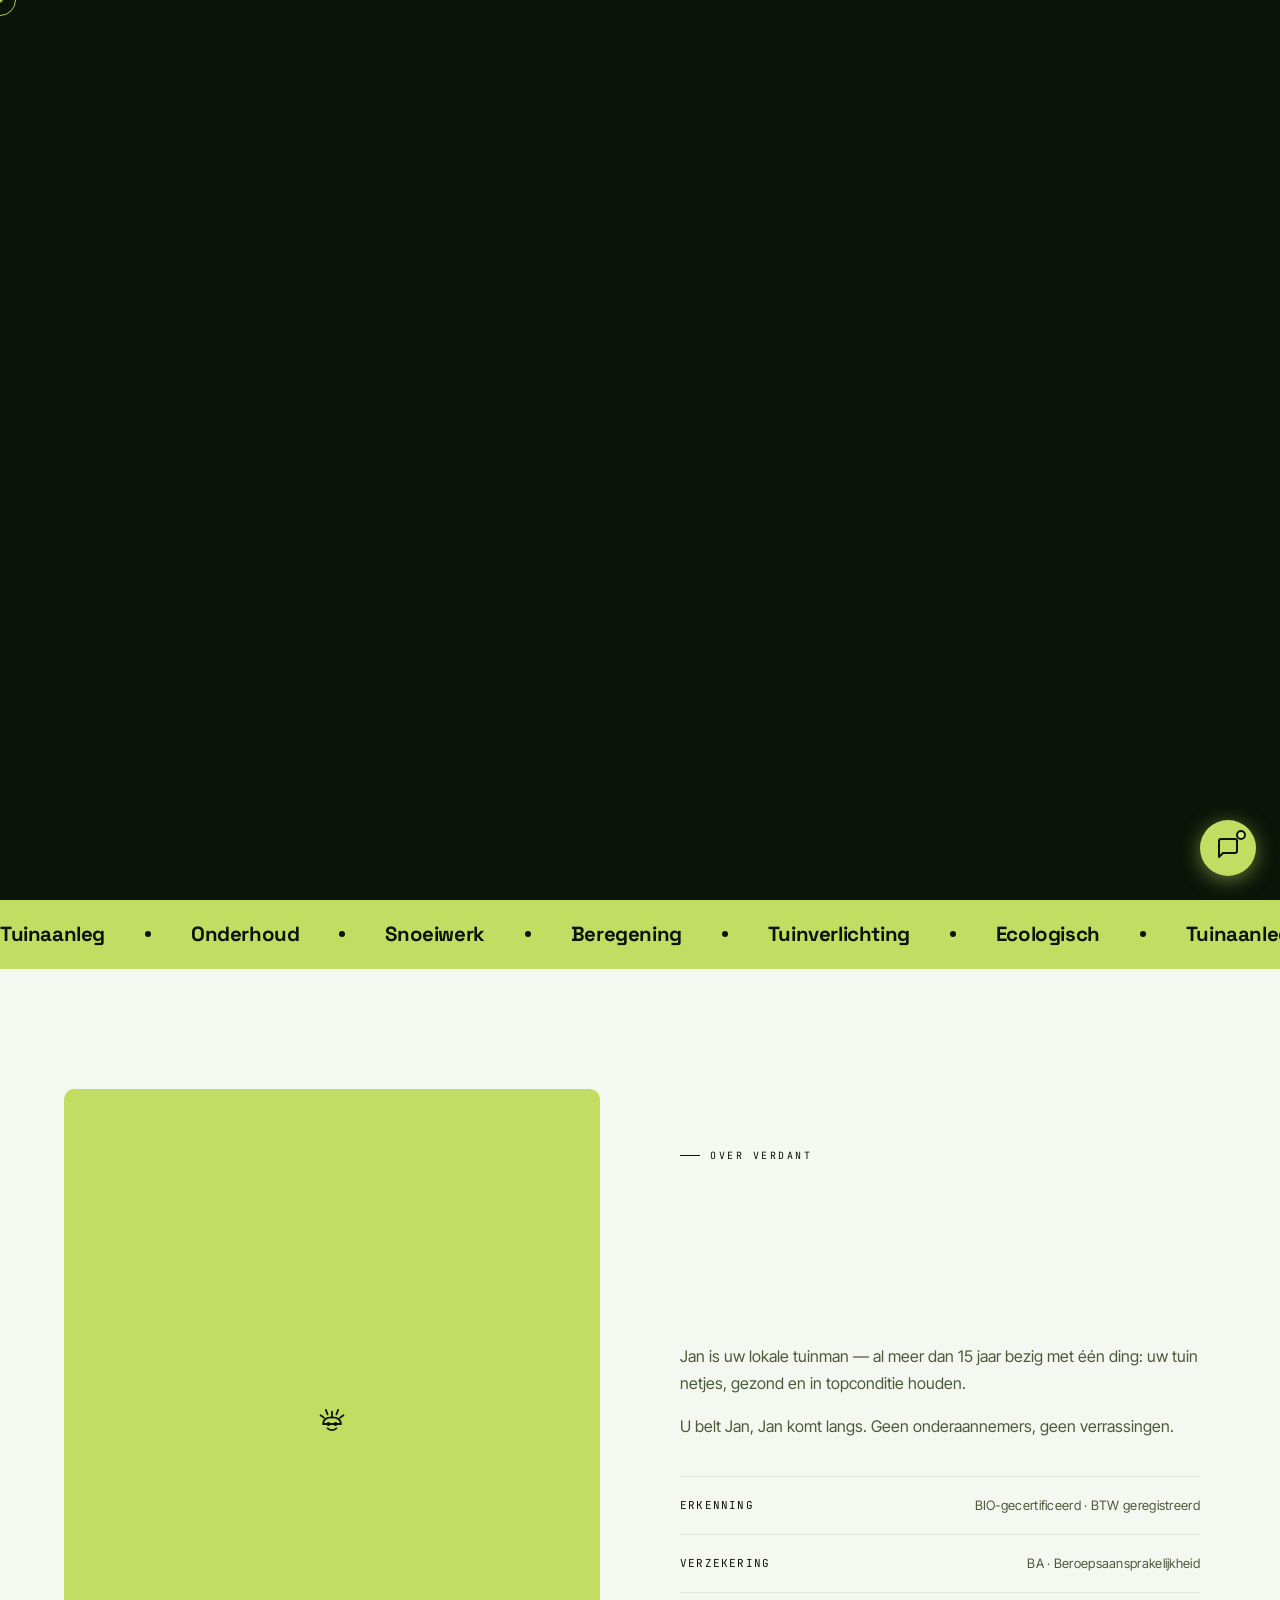
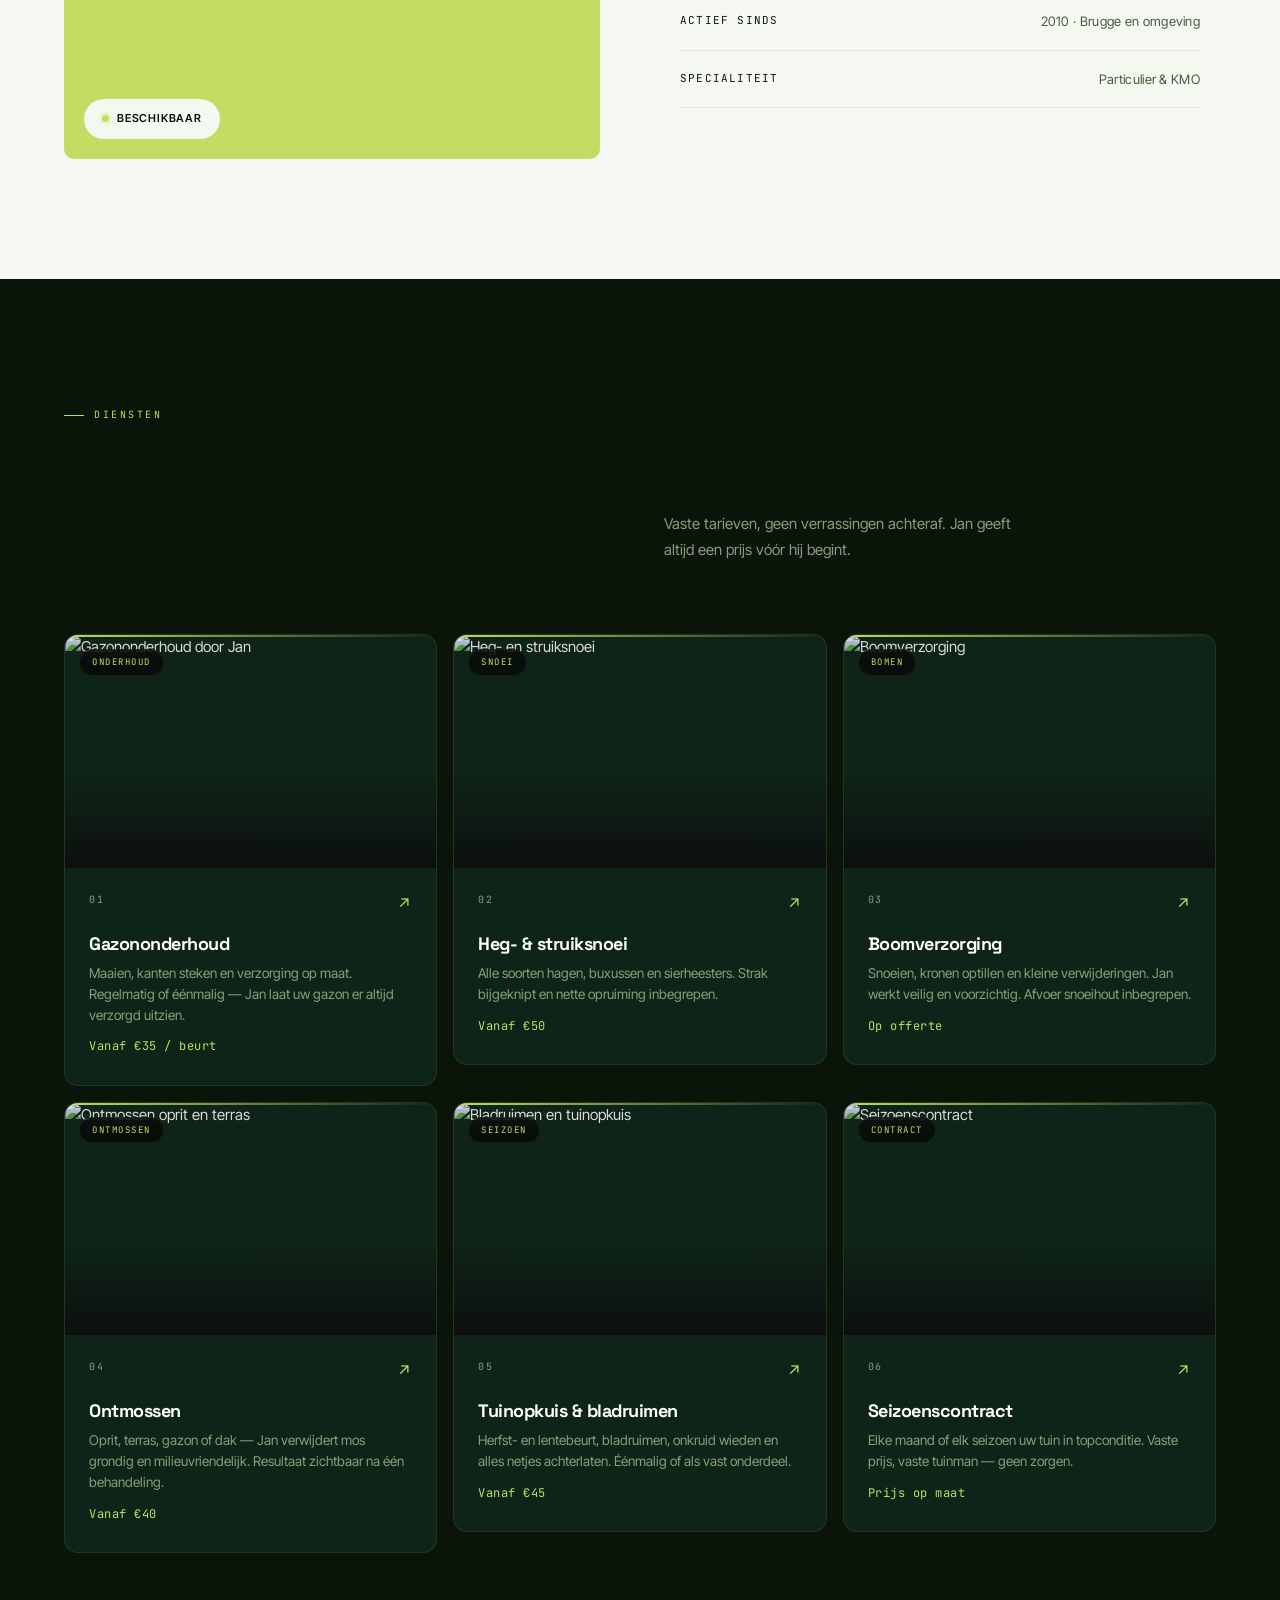
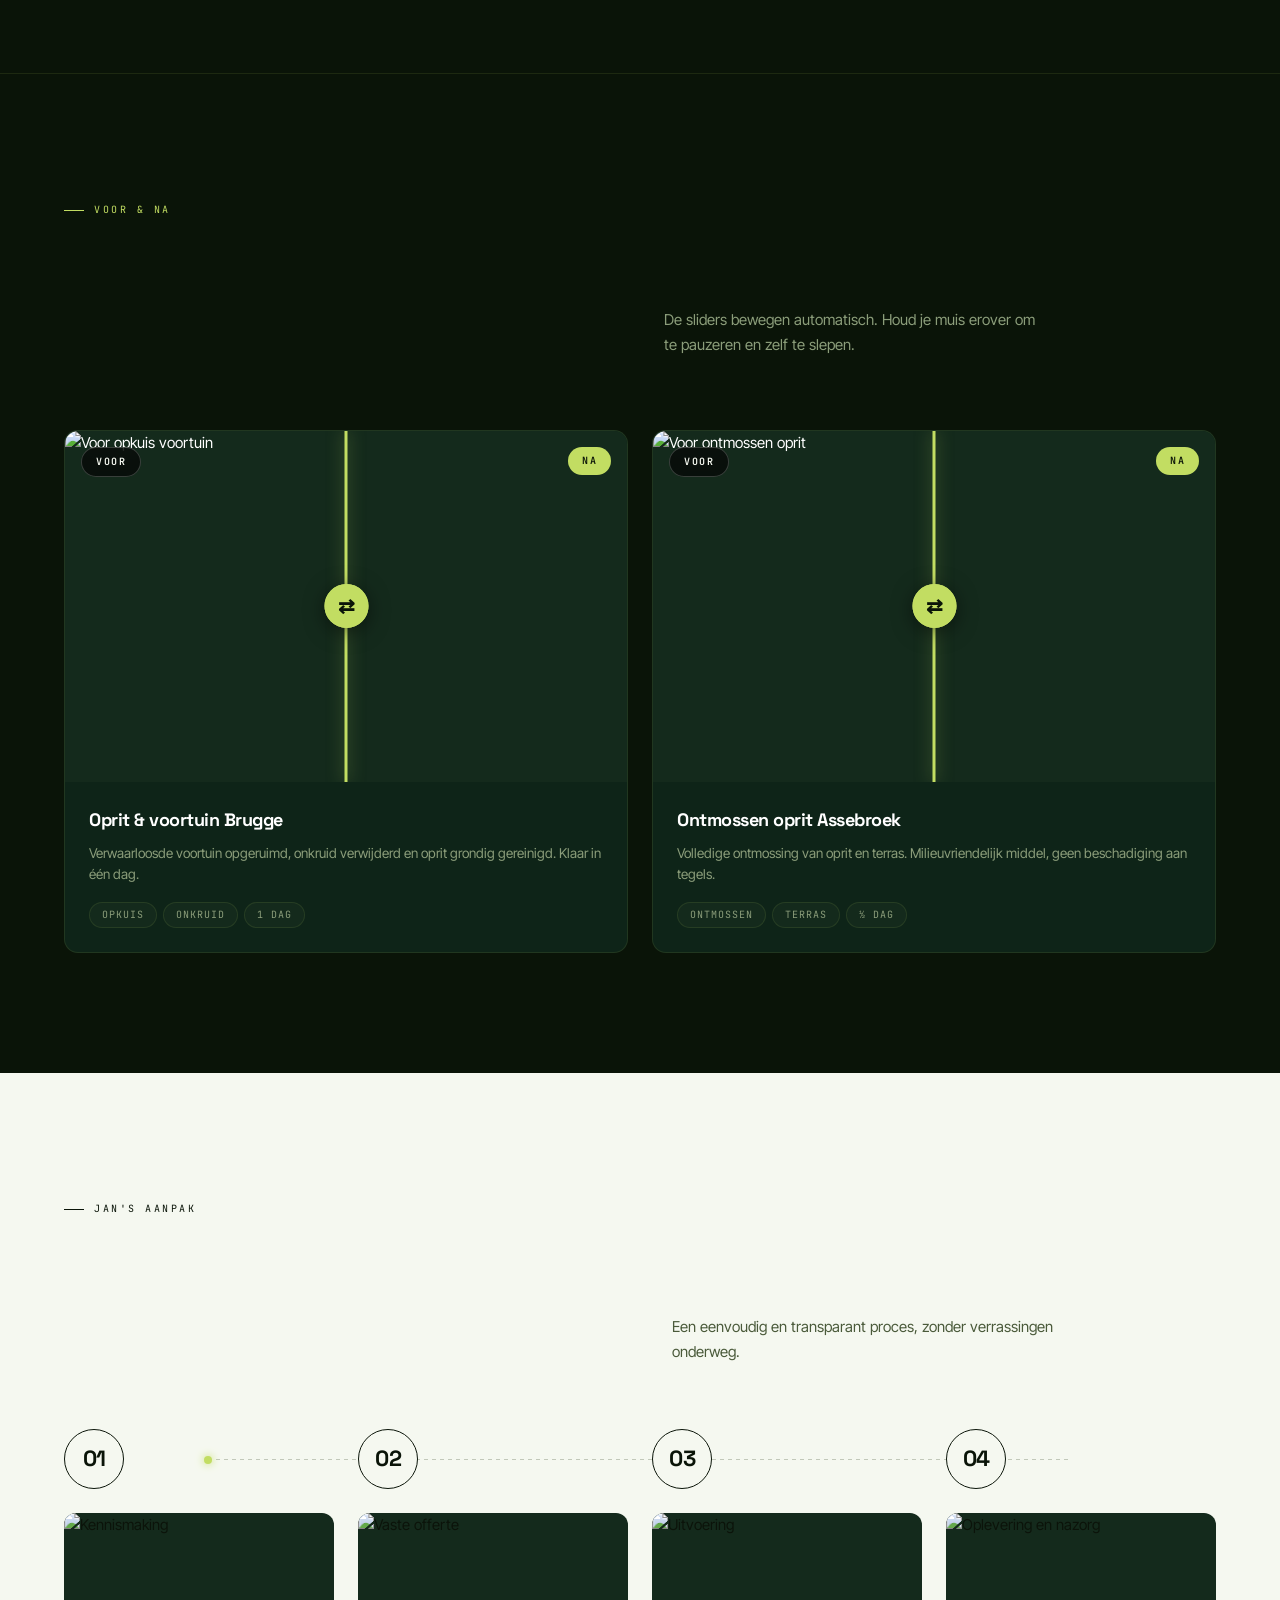
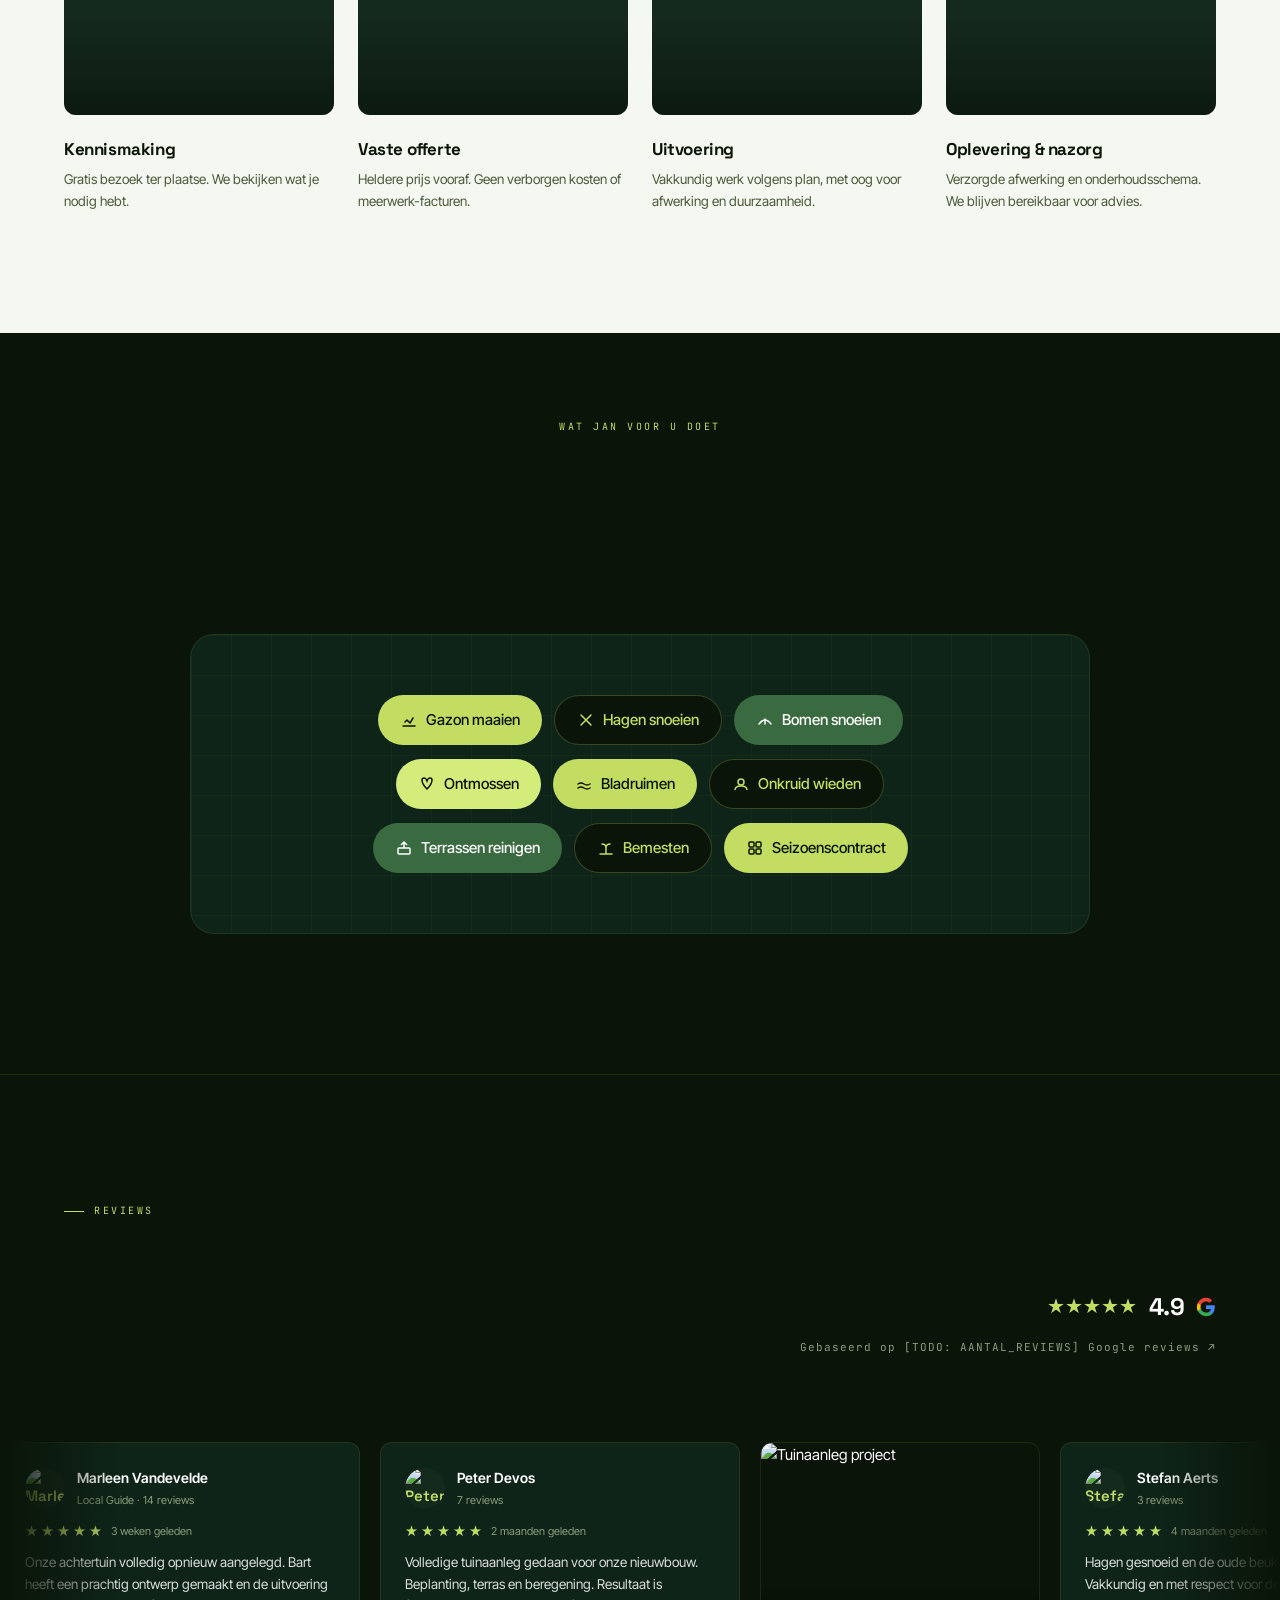
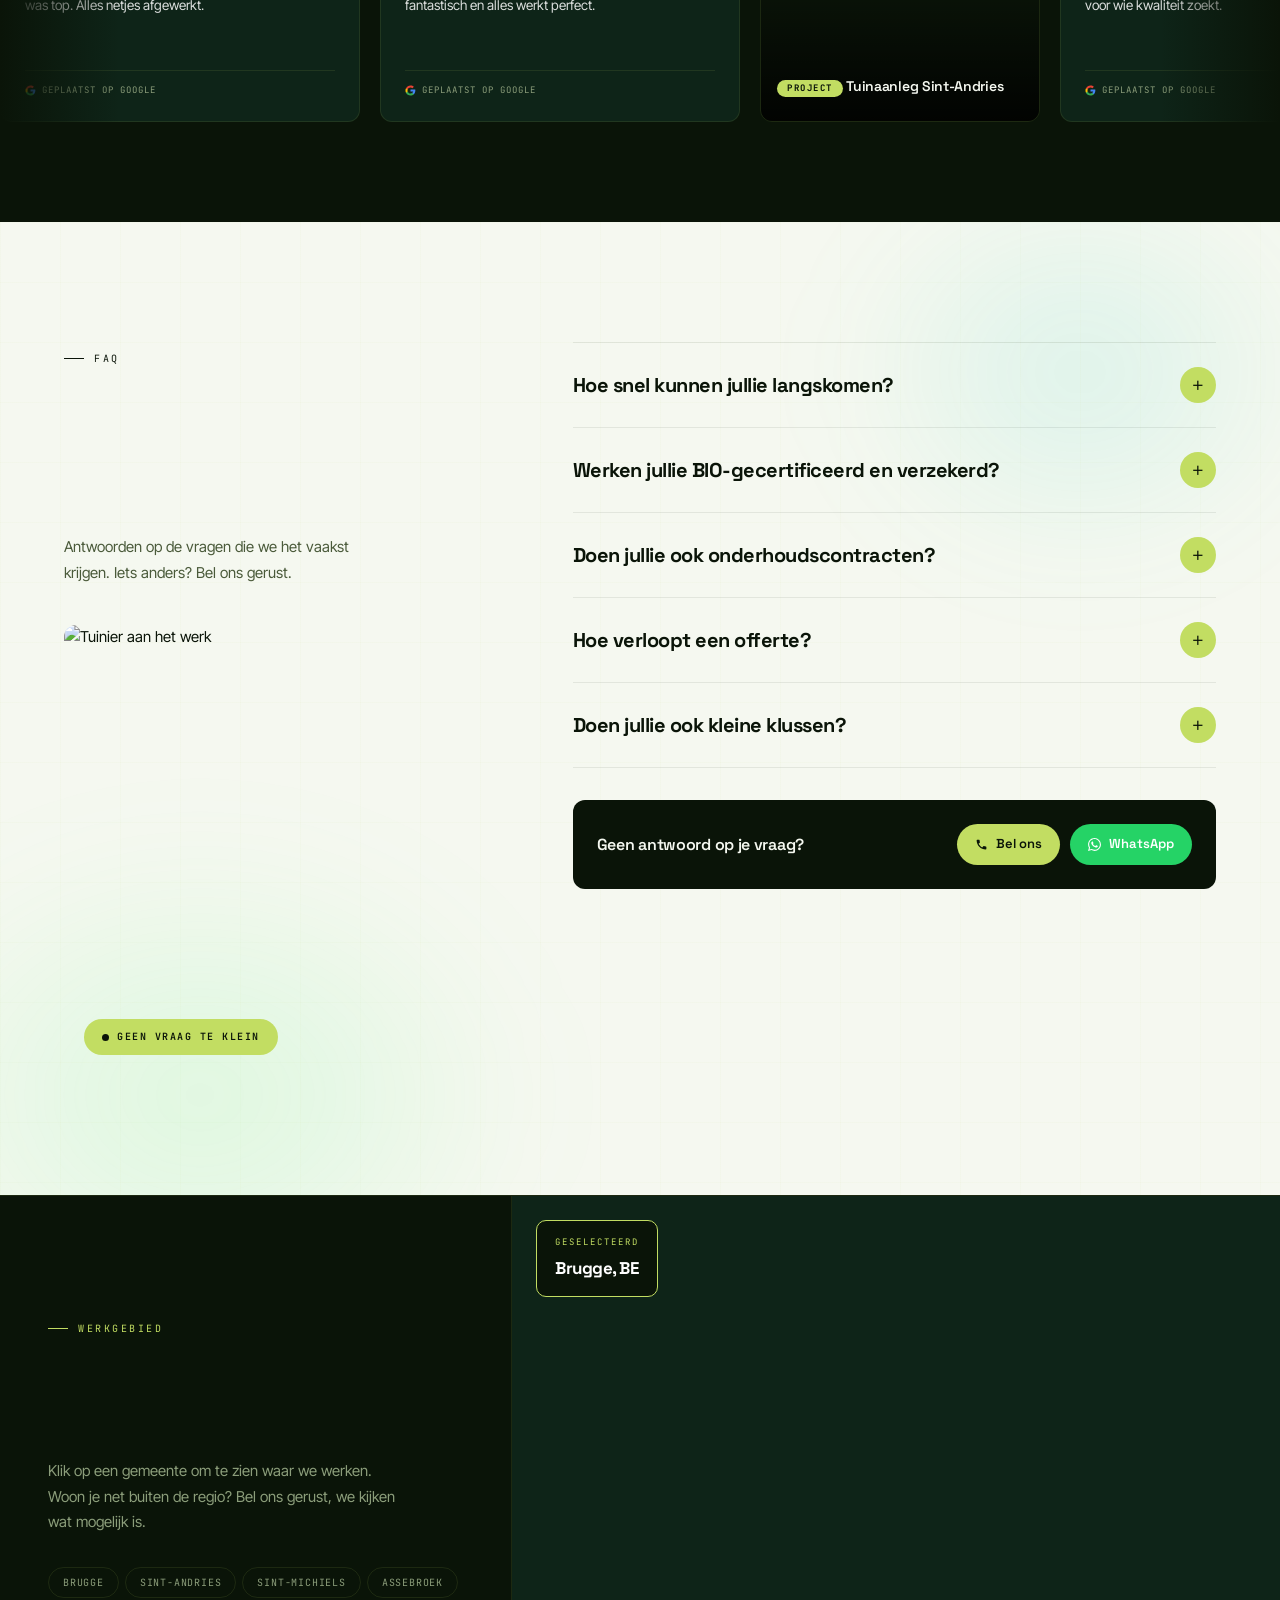
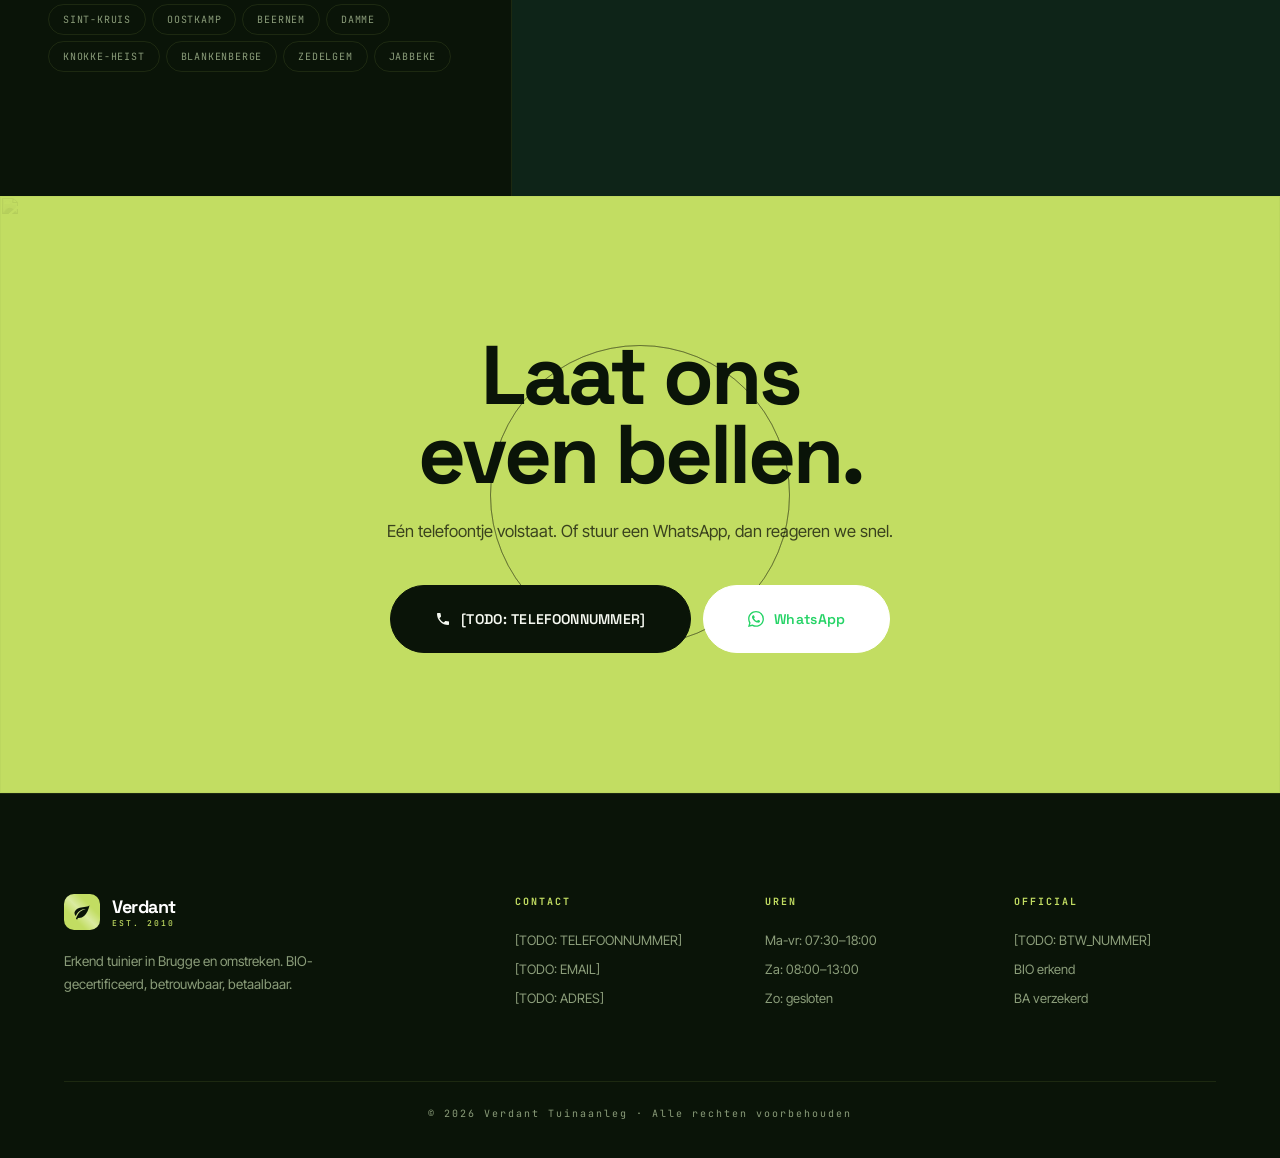
==== verdant-ad.html @ 6723c084 "feat: add cinematic site intro + remove hero-strip from verdant-ad.html HERO STRIP REMOVED - Removed" ====
<!DOCTYPE html>
<html lang="nl">
<head>
<meta charset="UTF-8">
<meta name="viewport" content="width=device-width, initial-scale=1.0">
<meta name="theme-color" content="#000000">

<title>Verdant. Tuinaanleg & onderhoud in Brugge.</title>
<meta name="description" content="Professionele tuinaanleg en onderhoud in Brugge en West-Vlaanderen. Duurzaam, vakkundig, ecologisch. Bel direct.">

<link rel="preconnect" href="https://fonts.googleapis.com">
<link rel="preconnect" href="https://fonts.gstatic.com" crossorigin>
<link href="https://fonts.googleapis.com/css2?family=Space+Grotesk:wght@400;500;600;700&family=Inter+Tight:wght@400;500;600&family=JetBrains+Mono:wght@400;500&display=swap" rel="stylesheet">

<link rel="stylesheet" href="https://unpkg.com/leaflet@1.9.4/dist/leaflet.css" />
<script src="https://unpkg.com/leaflet@1.9.4/dist/leaflet.js"></script>

<script src="https://cdnjs.cloudflare.com/ajax/libs/gsap/3.12.5/gsap.min.js"></script>
<script src="https://cdnjs.cloudflare.com/ajax/libs/gsap/3.12.5/ScrollTrigger.min.js"></script>

<style>
  :root {
    --bg: #0a1408;
    --bg-2: #0e2418;
    --bg-3: #142a1c;
    --white: #F5F8F0;
    --text: #FFFFFF;
    --text-dim: #8b9d7a;
    --text-dark: #0a1408;
    --text-dark-dim: #4a5a3a;
    --lime: #C2DD62;
    --lime-bright: #d4ed7a;
    --lime-glow: rgba(194, 221, 98, 0.5);
    --lime-soft: rgba(194, 221, 98, 0.08);
    --forest: #1a3a25;
    --forest-deep: #274029;
    --moss: #3a6a3f;
    --border: rgba(194, 221, 98, 0.1);
    --border-strong: rgba(194, 221, 98, 0.25);
    --border-light: rgba(10, 20, 8, 0.08);
  }

  * { margin: 0; padding: 0; box-sizing: border-box; }
  html { scroll-behavior: smooth; cursor: none; overflow-x: hidden; }
  @media (max-width: 1024px) { html { cursor: auto; } }

  body {
    font-family: 'Inter Tight', -apple-system, sans-serif;
    background: var(--bg);
    color: var(--text);
    line-height: 1.6;
    overflow-x: hidden;
    width: 100%;
    font-weight: 400;
    font-size: 15px;
  }
  img { display: block; max-width: 100%; height: auto; }

  /* ============================================
     ACCESSIBILITY - FOCUS STATES (WCAG 2.1 AA)
  ============================================ */
  /* Reset default outline */
  :focus { outline: none; }

  /* Visible focus ring for keyboard users only */
  :focus-visible {
    outline: 2px solid var(--lime);
    outline-offset: 3px;
    border-radius: 4px;
  }
  /* Buttons get a thicker, more obvious ring */
  .btn:focus-visible,
  .nav-cta:focus-visible,
  .mobile-call-bar a:focus-visible {
    outline: 3px solid var(--lime);
    outline-offset: 4px;
    box-shadow: 0 0 0 6px rgba(194, 221, 98, 0.2);
  }
  /* On lime backgrounds use dark focus ring */
  .final-cta :focus-visible,
  .marquee :focus-visible {
    outline-color: var(--text-dark);
    box-shadow: 0 0 0 6px rgba(0, 0, 0, 0.15);
  }
  /* FAQ details - clear focus state */
  .faq-item summary:focus-visible {
    outline: 2px solid var(--text-dark);
    outline-offset: 4px;
    border-radius: 4px;
  }
  /* Area chips */
  .area-chip:focus-visible {
    outline: 2px solid var(--lime);
    outline-offset: 3px;
  }
  /* Skip link */
  .skip-link {
    position: absolute;
    top: -100px;
    left: 16px;
    background: var(--lime);
    color: var(--bg);
    padding: 12px 20px;
    text-decoration: none;
    font-weight: 600;
    font-size: 14px;
    border-radius: 6px;
    z-index: 9999;
    transition: top 0.2s;
  }
  .skip-link:focus {
    top: 16px;
  }

  /* CURSOR */
  .cursor-dot, .cursor-blob { position: fixed; top: 0; left: 0; pointer-events: none; z-index: 9999; border-radius: 50%; will-change: transform; }
  .cursor-dot { width: 5px; height: 5px; background: var(--lime); transform: translate(-50%, -50%); mix-blend-mode: difference; }
  .cursor-blob { width: 32px; height: 32px; border: 1px solid var(--lime); transform: translate(-50%, -50%); transition: width 0.3s, height 0.3s, background 0.3s, border-color 0.3s; mix-blend-mode: difference; }
  .cursor-blob.hover { width: 64px; height: 64px; background: var(--lime); border-color: transparent; }
  @media (max-width: 1024px) { .cursor-dot, .cursor-blob { display: none; } }

  /* MOBILE CALL - dubbele actiebalk (bel + whatsapp) */
  .mobile-call-bar {
    display: none;
    position: fixed;
    bottom: 0; left: 0; right: 0;
    z-index: 100;
    background: var(--bg);
    border-top: 1px solid var(--border);
  }
  .mobile-call-bar a {
    flex: 1;
    padding: 16px 12px;
    text-align: center;
    text-decoration: none;
    font-weight: 600;
    font-size: 14px;
    font-family: 'Space Grotesk', sans-serif;
    display: flex;
    align-items: center;
    justify-content: center;
    gap: 8px;
  }
  .mobile-call-bar .mc-tel {
    background: var(--lime);
    color: var(--bg);
  }
  .mobile-call-bar .mc-wa {
    background: #25D366;
    color: #fff;
  }
  .mobile-call-bar a svg {
    flex-shrink: 0;
  }

  /* NAV */
  .nav { position: fixed; top: 0; left: 0; right: 0; padding: 22px 36px; display: flex; justify-content: space-between; align-items: center; z-index: 50; background: transparent; transition: all 0.4s; }
  .nav.scrolled { background: rgba(5,5,5,0.92); backdrop-filter: blur(20px); -webkit-backdrop-filter: blur(20px); padding: 14px 36px; border-bottom: 1px solid var(--border); }
  .nav.on-light { background: rgba(245,245,240,0.92); backdrop-filter: blur(20px); border-bottom: 1px solid var(--border-light); }
  .nav.on-light .logo-text { color: var(--text-dark); }
  .nav.on-light .logo-text span { color: var(--text-dark-dim); }
  .logo { display: flex; align-items: center; gap: 12px; text-decoration: none; color: var(--text); }
  .logo-mark { width: 36px; height: 36px; background: var(--lime); border-radius: 10px; display: flex; align-items: center; justify-content: center; color: var(--bg); position: relative; overflow: hidden; }

  /* ⚡ ANIMATION 1: Logo lightning shimmer */
  .logo-mark::after {
    content: ''; position: absolute; inset: -50%;
    background: linear-gradient(45deg, transparent 40%, rgba(255,255,255,0.4) 50%, transparent 60%);
    animation: shimmer 4s ease-in-out infinite;
  }
  @keyframes shimmer {
    0%, 100% { transform: translateX(-100%) translateY(-100%); }
    50% { transform: translateX(100%) translateY(100%); }
  }
  .logo-mark svg { position: relative; z-index: 2; }

  .logo-text { font-family: 'Space Grotesk', sans-serif; font-size: 18px; font-weight: 700; letter-spacing: -0.5px; line-height: 1; transition: color 0.4s; }
  .logo-text span { color: var(--lime); display: block; font-size: 8px; font-weight: 500; font-family: 'JetBrains Mono', monospace; letter-spacing: 2px; margin-top: 3px; }

  .nav-cta { background: var(--lime); color: var(--bg); padding: 11px 20px; text-decoration: none; font-weight: 600; font-size: 12px; display: flex; align-items: center; gap: 8px; transition: all 0.3s; letter-spacing: 0.3px; border: 1px solid var(--lime); border-radius: 100px; }
  .nav-cta:hover { background: transparent; color: var(--lime); }
  .nav.on-light .nav-cta:hover { color: var(--text-dark); border-color: var(--text-dark); }
  .nav-links { display: flex; gap: 36px; list-style: none; margin: 0; padding: 0; }
  .nav-links a { font-size: 13px; color: var(--text-dim); text-decoration: none; font-family: 'Space Grotesk', sans-serif; font-weight: 500; transition: color 0.2s; letter-spacing: 0.2px; }
  .nav-links a:hover { color: var(--text); }
  .nav.on-light .nav-links a { color: var(--text-dark-dim); }
  .nav.on-light .nav-links a:hover { color: var(--text-dark); }

  /* ============================================
     HERO
  ============================================ */
  .hero { min-height: 100vh; padding: 0; position: relative; overflow: hidden; background: var(--bg); display: flex; align-items: stretch; }
  .hero-video { position: absolute; inset: 0; z-index: 0; }
  .hero-video video, .hero-video img { width: 100%; height: 100%; object-fit: cover; }
  .hero-overlay {
    position: absolute; inset: 0; z-index: 1;
    background:
      linear-gradient(90deg, rgba(5,5,5,0.68) 0%, rgba(5,5,5,0.32) 55%, rgba(5,5,5,0.06) 100%),
      linear-gradient(180deg, rgba(5,5,5,0.22) 0%, transparent 35%, transparent 58%, rgba(5,5,5,0.88) 100%);
  }
  .hero-overlay::after {
    content: ''; position: absolute; inset: 0;
    background: radial-gradient(ellipse at center, transparent 35%, rgba(5,5,5,0.18) 100%);
  }

  /* ⚡ ANIMATION 2: Hero lightning flash overlay */
  .hero-flash {
    position: absolute; inset: 0; z-index: 1;
    background: linear-gradient(135deg, transparent 0%, rgba(212,255,38,0.15) 50%, transparent 100%);
    opacity: 0;
    pointer-events: none;
    mix-blend-mode: screen;
  }

  /* ============================================
     GRID + MOUSE FOLLOW GLOW
  ============================================ */
  .hero-grid {
    position: absolute;
    inset: 0;
    z-index: 1;
    pointer-events: none;
    overflow: hidden;
    /* CSS variables die JS update voor mouse positie */
    --mouse-x: 50%;
    --mouse-y: 50%;
  }

  /* Basis grid: subtiele lime lijntjes */
  .hero-grid::before {
    content: '';
    position: absolute;
    inset: 0;
    background-image:
      linear-gradient(to right, rgba(212,255,38,0.06) 1px, transparent 1px),
      linear-gradient(to bottom, rgba(212,255,38,0.06) 1px, transparent 1px);
    background-size: 80px 80px;
    mix-blend-mode: screen;
    /* Subtiele scale die de cursor volgt - via transform origin */
    transform-origin: var(--mouse-x) var(--mouse-y);
    transition: transform 0.6s cubic-bezier(0.16, 1, 0.3, 1);
  }

  /* Mouse-follow glow: helderdere lime cirkel rond cursor */
  .hero-grid::after {
    content: '';
    position: absolute;
    inset: 0;
    background: radial-gradient(
      circle 280px at var(--mouse-x) var(--mouse-y),
      rgba(194, 221, 98, 0.15) 0%,
      rgba(194, 221, 98, 0.08) 25%,
      transparent 60%
    );
    mix-blend-mode: screen;
    transition: background 0.3s ease;
  }

  /* On mouse move: heel subtiele scale-up rond cursor */
  .hero-grid.mouse-active::before {
    transform: scale(1.02);
  }
  /* Corner brackets - blueprint style */
  .hero-corners {
    position: absolute;
    inset: 32px;
    z-index: 2;
    pointer-events: none;
  }
  .hero-corner {
    position: absolute;
    width: 32px; height: 32px;
    border: 1.5px solid var(--lime);
    opacity: 0.4;
  }
  .hero-corner.tl { top: 0; left: 0; border-right: none; border-bottom: none; }
  .hero-corner.tr { top: 0; right: 0; border-left: none; border-bottom: none; }
  .hero-corner.bl { bottom: 0; left: 0; border-right: none; border-top: none; }
  .hero-corner.br { bottom: 0; right: 0; border-left: none; border-top: none; }

  .hero-content { position: relative; z-index: 2; width: 100%; max-width: 1300px; margin: 0 auto; padding: 140px 5% 160px; display: flex; flex-direction: column; justify-content: center; }
  .hero-meta { display: flex; gap: 16px; align-items: center; margin-bottom: 36px; font-family: 'JetBrains Mono', monospace; font-size: 10px; color: var(--lime); letter-spacing: 2.5px; text-transform: uppercase; opacity: 0; }
  .hero-meta .dot { width: 7px; height: 7px; background: var(--lime); border-radius: 50%; box-shadow: 0 0 10px var(--lime); animation: pulse 1.5s infinite; }
  @keyframes pulse { 0%, 100% { opacity: 1; box-shadow: 0 0 0 0 var(--lime-glow); } 50% { opacity: 0.6; box-shadow: 0 0 0 8px transparent; } }
  .hero-meta-divider { width: 1px; height: 12px; background: rgba(255,255,255,0.2); }

  h1 { font-family: 'Space Grotesk', sans-serif; font-weight: 700; font-size: clamp(40px, 7vw, 92px); line-height: 1; letter-spacing: -2.5px; margin-bottom: 36px; max-width: 900px; text-shadow: 0 4px 30px rgba(0,0,0,0.6); }
  h1 .word-line { display: block; overflow: hidden; padding: 2px 0; }
  h1 .word { display: inline-block; transform: translateY(110%); }
  h1 .lime { color: var(--lime); }

  /* SVG outline classes verwijderd in v14 - niet meer gebruikt */

  .hero-sub { font-size: clamp(15px, 1.3vw, 18px); color: rgba(255,255,255,0.85); margin-bottom: 44px; max-width: 520px; line-height: 1.6; opacity: 0; text-shadow: 0 2px 16px rgba(0,0,0,0.5); }
  .cta-group { display: flex; gap: 12px; flex-wrap: wrap; opacity: 0; }

  .btn {
    position: relative;
    padding: 16px 32px;
    text-decoration: none;
    font-weight: 600;
    font-size: 13px;
    display: inline-flex;
    align-items: center;
    gap: 10px;
    font-family: 'Space Grotesk', sans-serif;
    letter-spacing: 0.3px;
    border: 1px solid;
    overflow: hidden;
    border-radius: 100px;
    transition: color 0.3s, border-color 0.3s, background-color 0.3s;
    will-change: transform;
  }
  .btn > * {
    position: relative;
    z-index: 1;
    pointer-events: none;
  }
  .btn::before {
    content: '';
    position: absolute;
    inset: 0;
    z-index: 0;
    transform: translateY(101%);
    transition: transform 0.4s cubic-bezier(0.65, 0, 0.35, 1);
    pointer-events: none;
  }
  .btn:hover::before { transform: translateY(0); }

  /* WHATSAPP BUTTON - green CTA, gelijke status als bel */
  .btn-whatsapp {
    background: #25D366;
    color: #fff;
    border-color: #25D366;
  }
  .btn-whatsapp::before { background: #1ea952; }
  .btn-whatsapp:hover {
    color: #fff;
    border-color: #1ea952;
  }
  /* On lime backgrounds (final CTA) */
  .final-cta .btn-whatsapp {
    background: #fff;
    color: #25D366;
    border-color: #fff;
  }
  .final-cta .btn-whatsapp::before { background: #25D366; }
  .final-cta .btn-whatsapp:hover { color: #fff; border-color: #25D366; }

  /* PRIMARY: lime → zwart bij hover (tekst wordt lime) */
  .btn-primary {
    background: var(--lime);
    color: var(--bg);
    border-color: var(--lime);
  }
  .btn-primary::before { background: var(--bg); }
  .btn-primary:hover { color: var(--lime); }

  /* SECONDARY: transparant → wit bij hover (tekst wordt zwart) */
  .btn-secondary {
    background: rgba(0,0,0,0.3);
    color: var(--text);
    border-color: rgba(255,255,255,0.3);
  }
  .btn-secondary::before { background: var(--text); }
  .btn-secondary:hover {
    color: var(--bg);
    border-color: var(--text);
  }

  /* DARK-LIGHT (op lime achtergrond): zwart → wit bij hover (tekst wordt zwart) */
  .btn-dark-light {
    background: var(--text-dark);
    color: var(--white);
    border-color: var(--text-dark);
  }
  .btn-dark-light::before { background: var(--white); }
  .btn-dark-light:hover {
    color: var(--text-dark);
    border-color: var(--text-dark);
  }

  /* Floating mission card — Farmora style */
  .hero-float-card {
    position: absolute;
    right: 5%; bottom: 110px;
    z-index: 4;
    background: rgba(10, 20, 8, 0.72);
    backdrop-filter: blur(14px);
    -webkit-backdrop-filter: blur(14px);
    border: 1px solid rgba(194, 221, 98, 0.22);
    border-radius: 16px;
    padding: 24px 28px;
    max-width: 268px;
    opacity: 0;
  }
  .hero-float-card-eyebrow {
    display: flex; align-items: center; gap: 8px;
    margin-bottom: 12px;
  }
  .hero-float-card-dot {
    width: 8px; height: 8px; flex-shrink: 0;
    background: var(--lime); border-radius: 50%;
    box-shadow: 0 0 8px var(--lime-glow);
  }
  .hero-float-card-eyebrow span {
    font-family: 'Space Grotesk', sans-serif;
    font-weight: 700; font-size: 14px; color: var(--text);
    letter-spacing: -0.3px;
  }
  .hero-float-card p {
    color: rgba(255,255,255,0.65); font-size: 13px;
    line-height: 1.65; margin-bottom: 16px;
  }
  .hero-float-card-link {
    display: inline-flex; align-items: center; gap: 6px;
    color: var(--lime); text-decoration: none;
    font-family: 'Space Grotesk', sans-serif;
    font-weight: 600; font-size: 12px; letter-spacing: 0.3px;
    transition: gap 0.2s;
  }
  .hero-float-card-link:hover { gap: 10px; }

  /* ============================================
     SITE INTRO OVERLAY
  ============================================ */
  #site-intro {
    position: fixed;
    inset: 0;
    z-index: 8000;
    display: flex;
    align-items: center;
    justify-content: center;
    flex-direction: column;
    overflow: hidden;
  }
  #intro-bg {
    position: absolute;
    inset: 0;
    background: var(--bg);
    z-index: 0;
  }
  #intro-logo-wrap {
    position: relative;
    z-index: 1;
    display: flex;
    flex-direction: column;
    align-items: center;
    gap: 20px;
    text-align: center;
  }
  #intro-mark {
    width: 96px;
    height: 96px;
    background: var(--lime);
    border-radius: 28px;
    display: flex;
    align-items: center;
    justify-content: center;
    color: var(--bg);
    transform: scale(0) rotate(-12deg);
    box-shadow: 0 0 0 0 rgba(194,221,98,0);
    position: relative;
    overflow: hidden;
  }
  #intro-mark::after {
    content: '';
    position: absolute;
    inset: -50%;
    background: linear-gradient(45deg, transparent 40%, rgba(255,255,255,0.35) 50%, transparent 60%);
    transform: translateX(-100%) translateY(-100%);
  }
  #intro-mark.shimmer::after {
    animation: introShimmer 0.6s ease forwards;
  }
  @keyframes introShimmer {
    0% { transform: translateX(-100%) translateY(-100%); }
    100% { transform: translateX(100%) translateY(100%); }
  }
  #intro-name {
    font-family: 'Space Grotesk', sans-serif;
    font-size: clamp(52px, 8vw, 96px);
    font-weight: 700;
    letter-spacing: -3px;
    color: var(--white);
    opacity: 0;
    transform: translateY(28px);
    line-height: 1;
  }
  #intro-tagline {
    font-family: 'JetBrains Mono', monospace;
    font-size: 11px;
    letter-spacing: 3.5px;
    color: var(--lime);
    text-transform: uppercase;
    opacity: 0;
    margin-top: -8px;
  }
  #intro-line {
    position: absolute;
    bottom: 0;
    left: 0;
    height: 2px;
    width: 0%;
    z-index: 1;
    background: var(--lime);
    box-shadow: 0 0 18px var(--lime-glow);
  }

  /* MARQUEE */
  .marquee { background: var(--lime); color: var(--bg); padding: 18px 0; overflow: hidden; position: relative; z-index: 2; }
  .marquee-track { display: flex; gap: 40px; white-space: nowrap; animation: marqueeMove 30s linear infinite; }
  .marquee-item { display: flex; align-items: center; gap: 40px; font-family: 'Space Grotesk', sans-serif; font-weight: 700; font-size: clamp(16px, 1.6vw, 22px); letter-spacing: -0.4px; }
  .marquee-item::after { content: ''; display: inline-block; width: 6px; height: 6px; background: var(--bg); border-radius: 50%; flex-shrink: 0; }
  @keyframes marqueeMove { 0% { transform: translateX(0); } 100% { transform: translateX(-50%); } }

  /* SECTIONS */
  section { padding: 100px 5%; position: relative; }
  .container { max-width: 1300px; margin: 0 auto; }
  .section-tag { display: inline-flex; align-items: center; gap: 10px; font-family: 'JetBrains Mono', monospace; font-size: 10px; text-transform: uppercase; letter-spacing: 2.5px; margin-bottom: 24px; }
  .section-tag::before { content: ''; width: 20px; height: 1px; background: currentColor; }
  .section-tag-dark { color: var(--lime); }
  .section-tag-light { color: var(--text-dark); }
  .section-title { font-family: 'Space Grotesk', sans-serif; font-weight: 700; font-size: clamp(32px, 4.5vw, 64px); line-height: 1; letter-spacing: -2px; }
  .section-title .line { display: block; overflow: hidden; padding: 2px 0; }
  .section-title .line > span { display: inline-block; transform: translateY(110%); }
  .section-title .lime { color: var(--lime); }

  /* INTRO LIGHT */
  .intro { background: var(--white); color: var(--text-dark); padding: 120px 5%; }
  .intro-grid { display: grid; grid-template-columns: 1fr 1fr; gap: 80px; align-items: center; }
  .intro-content { max-width: 520px; }
  .intro-content .section-title { color: var(--text-dark); margin-bottom: 32px; }
  .intro-content p { color: var(--text-dark-dim); font-size: 16px; margin-bottom: 16px; line-height: 1.7; }
  .intro-list { margin-top: 36px; border-top: 1px solid var(--border-light); }
  .intro-list li { list-style: none; padding: 18px 0; border-bottom: 1px solid var(--border-light); display: flex; justify-content: space-between; align-items: center; font-family: 'JetBrains Mono', monospace; font-size: 11px; text-transform: uppercase; letter-spacing: 1.2px; color: var(--text-dark); }
  .intro-list li span:last-child { color: var(--text-dark-dim); text-transform: none; letter-spacing: 0.3px; font-family: 'Inter Tight', sans-serif; font-size: 13px; }
  .intro-image { position: relative; aspect-ratio: 4/5; overflow: hidden; border-radius: 10px; }
  .intro-image img { width: 100%; height: 100%; object-fit: cover; transform: scale(1.1); }
  .intro-image .mask { position: absolute; inset: 0; background: var(--lime); transform-origin: bottom; z-index: 1; }
  .intro-image .badge { position: absolute; bottom: 20px; left: 20px; background: var(--white); color: var(--text-dark); padding: 11px 18px; font-weight: 600; font-size: 11px; letter-spacing: 0.8px; text-transform: uppercase; border-radius: 100px; z-index: 2; display: flex; align-items: center; gap: 8px; }
  .intro-image .badge::before { content: ''; width: 7px; height: 7px; background: var(--lime); border-radius: 50%; box-shadow: 0 0 6px var(--lime); }

  /* ============================================
     SERVICES - PER CARD MICRO ANIMATIONS
  ============================================ */
  .services { background: var(--bg); padding: 120px 5%; }
  .services-header { display: grid; grid-template-columns: 1fr 1fr; gap: 48px; margin-bottom: 64px; align-items: end; }
  .services-header p { color: var(--text-dim); font-size: 15px; max-width: 360px; padding-bottom: 8px; line-height: 1.7; }
  .services-grid { display: grid; grid-template-columns: repeat(3, 1fr); gap: 16px; align-items: start; }
  .service-price { display: inline-block; margin-top: 12px; font-family: 'JetBrains Mono', monospace; font-size: 12px; color: var(--lime); letter-spacing: 0.5px; }

  .service-card {
    background: var(--bg-2);
    border-radius: 14px;
    transition: all 0.4s;
    position: relative;
    overflow: hidden;
    border: 1px solid var(--border);
    cursor: pointer;
    display: flex; flex-direction: column;
  }
  .service-card:hover { border-color: var(--lime); transform: translateY(-4px); }

  /* ⚡ ANIMATION 3: Lime sweep line at top of card on hover */
  .service-card::before {
    content: ''; position: absolute;
    top: 0; left: -100%; right: 0; height: 2px;
    background: linear-gradient(90deg, transparent, var(--lime), transparent);
    transition: left 0.6s ease;
    z-index: 4;
  }
  .service-card:hover::before { left: 100%; }

  .service-image { aspect-ratio: 16/10; overflow: hidden; position: relative; }
  .service-image img { width: 100%; height: 100%; object-fit: cover; transition: transform 0.6s, filter 0.4s; filter: brightness(0.85); }
  .service-card:hover .service-image img { transform: scale(1.06); filter: brightness(1); }
  .service-image::after { content: ''; position: absolute; inset: 0; background: linear-gradient(to bottom, transparent 60%, rgba(13,13,13,0.9)); }
  .service-tag { position: absolute; top: 14px; left: 14px; background: rgba(5,5,5,0.7); backdrop-filter: blur(8px); color: var(--lime); padding: 5px 12px; border-radius: 100px; font-family: 'JetBrains Mono', monospace; font-size: 9px; letter-spacing: 1.5px; text-transform: uppercase; z-index: 2; border: 1px solid var(--lime-soft); }

  .service-body { padding: 24px 24px 28px; display: flex; flex-direction: column; flex: 1; }
  .service-header { display: flex; justify-content: space-between; align-items: start; margin-bottom: 16px; }
  .service-num { font-family: 'JetBrains Mono', monospace; font-size: 10px; color: var(--text-dim); letter-spacing: 1.5px; }
  .service-arrow { color: var(--lime); transition: transform 0.4s cubic-bezier(0.65, 0, 0.35, 1); font-size: 16px; display: inline-block; }
  .service-card:hover .service-arrow { transform: translate(6px, -6px); }

  .service-card h3 { font-family: 'Space Grotesk', sans-serif; font-weight: 700; font-size: 18px; margin-bottom: 8px; letter-spacing: -0.5px; line-height: 1.2; }
  .service-card p { color: var(--text-dim); font-size: 13.5px; line-height: 1.55; }

  /* ⚡ ANIMATION 4: Service tag pulse on card hover */
  .service-card:hover .service-tag {
    animation: tagPulse 0.6s ease;
  }
  @keyframes tagPulse {
    0% { transform: scale(1); }
    50% { transform: scale(1.08); box-shadow: 0 0 16px var(--lime-glow); }
    100% { transform: scale(1); }
  }

  /* ============================================
     BEFORE/AFTER - AUTO-ANIMATED
  ============================================ */
  .before-after-section { background: var(--bg); padding: 120px 5%; border-top: 1px solid var(--border); }
  .ba-header { margin-bottom: 64px; display: grid; grid-template-columns: 1fr 1fr; gap: 48px; align-items: end; }
  .ba-header p { color: var(--text-dim); font-size: 15px; max-width: 380px; padding-bottom: 8px; line-height: 1.7; }
  .ba-cases { display: grid; grid-template-columns: repeat(2, 1fr); gap: 24px; }
  /* Project switcher — desktop hidden, mobile visible */
  .ba-switcher { display: none; }
  .ba-tab { flex: 1; padding: 10px 18px; border: 1px solid var(--border); border-radius: 999px; background: transparent; color: var(--text-dim); font-family: 'JetBrains Mono', monospace; font-size: 11px; text-transform: uppercase; letter-spacing: 0.8px; cursor: pointer; transition: all 0.2s; }
  .ba-tab.active { background: var(--lime); color: var(--bg); border-color: var(--lime); }

  .ba-case { background: var(--bg-2); border: 1px solid var(--border); border-radius: 14px; overflow: hidden; transition: border-color 0.3s; }
  .ba-case:hover { border-color: var(--lime); }

  .ba-slider-wrapper {
    position: relative; aspect-ratio: 16/10;
    overflow: hidden; cursor: ew-resize;
    user-select: none;
    background: var(--bg-3);
  }
  .ba-img { position: absolute; inset: 0; width: 100%; height: 100%; }
  .ba-img img { width: 100%; height: 100%; object-fit: cover; display: block; pointer-events: none; }
  .ba-img.after { clip-path: inset(0 0 0 50%); }
  /* Smooth auto animation - longer duration so it feels natural */
  .ba-slider-wrapper:not(.dragging) .ba-img.after { transition: clip-path 0.1s linear; }

  .ba-handle {
    position: absolute; top: 0; bottom: 0;
    left: 50%; width: 3px;
    background: var(--lime);
    transform: translateX(-50%);
    pointer-events: none; z-index: 3;
    box-shadow: 0 0 16px var(--lime-glow);
  }
  .ba-slider-wrapper:not(.dragging) .ba-handle { transition: left 0.1s linear; }

  .ba-handle::before {
    content: ''; position: absolute; top: 50%; left: 50%;
    transform: translate(-50%, -50%);
    width: 44px; height: 44px;
    background: var(--lime); border-radius: 50%;
    box-shadow: 0 4px 20px rgba(0,0,0,0.5);
  }
  .ba-handle::after {
    content: '⇄'; position: absolute;
    top: 50%; left: 50%;
    transform: translate(-50%, -50%);
    color: var(--bg); font-size: 20px; font-weight: 700;
  }

  /* ⚡ ANIMATION 5: BA handle pulse ring */
  .ba-handle .pulse-ring {
    position: absolute; top: 50%; left: 50%;
    width: 44px; height: 44px;
    border: 2px solid var(--lime);
    border-radius: 50%;
    transform: translate(-50%, -50%);
    animation: ringPulse 2s infinite;
  }
  @keyframes ringPulse {
    0% { transform: translate(-50%, -50%) scale(1); opacity: 1; }
    100% { transform: translate(-50%, -50%) scale(2); opacity: 0; }
  }

  /* "Drag me" hint that fades after first interaction */
  .ba-hint {
    position: absolute;
    bottom: 16px; left: 50%;
    transform: translateX(-50%);
    background: rgba(5,5,5,0.7);
    backdrop-filter: blur(8px);
    color: var(--lime);
    padding: 6px 14px;
    border-radius: 100px;
    font-family: 'JetBrains Mono', monospace;
    font-size: 9px;
    letter-spacing: 1.5px;
    text-transform: uppercase;
    z-index: 4;
    pointer-events: none;
    opacity: 0;
    transition: opacity 0.4s;
    border: 1px solid var(--lime-soft);
  }
  .ba-slider-wrapper:hover .ba-hint { opacity: 1; }

  .ba-label { position: absolute; top: 16px; padding: 6px 14px; border-radius: 100px; font-family: 'JetBrains Mono', monospace; font-size: 10px; letter-spacing: 1.5px; text-transform: uppercase; font-weight: 600; z-index: 2; backdrop-filter: blur(8px); }
  .ba-label.before { left: 16px; background: rgba(5,5,5,0.7); color: var(--white); border: 1px solid rgba(255,255,255,0.2); }
  .ba-label.after { right: 16px; background: var(--lime); color: var(--bg); }
  .ba-info { padding: 24px; }
  .ba-info h3 { font-family: 'Space Grotesk', sans-serif; font-weight: 700; font-size: 18px; margin-bottom: 8px; letter-spacing: -0.5px; }
  .ba-info p { color: var(--text-dim); font-size: 13.5px; line-height: 1.6; margin-bottom: 16px; }
  .ba-tags { display: flex; flex-wrap: wrap; gap: 6px; }
  .ba-tag { background: var(--bg-3); color: var(--text-dim); padding: 4px 12px; border-radius: 100px; font-family: 'JetBrains Mono', monospace; font-size: 10px; letter-spacing: 1px; text-transform: uppercase; border: 1px solid var(--border); }

  /* ============================================
     PROCESS - ANIMATED LINE BETWEEN STEPS
  ============================================ */
  .process { background: var(--white); color: var(--text-dark); padding: 120px 5%; }
  .process-header { margin-bottom: 64px; display: grid; grid-template-columns: 1fr 1fr; gap: 64px; align-items: end; }
  .process-header .section-title { color: var(--text-dark); }
  .process-header p { color: var(--text-dark-dim); font-size: 15px; max-width: 420px; line-height: 1.7; }

  .process-grid {
    display: grid; grid-template-columns: repeat(4, 1fr);
    gap: 24px; position: relative;
  }

  /* ⚡ ANIMATION 6: Process line that draws on scroll */
  .process-line-bg {
    position: absolute;
    top: 30px;
    left: 12.5%; right: 12.5%;
    height: 1px;
    background: repeating-linear-gradient(to right, var(--text-dark-dim) 0 4px, transparent 4px 8px);
    opacity: 0.3;
    z-index: 0;
  }
  .process-line-progress {
    position: absolute;
    top: 30px;
    left: 12.5%;
    height: 2px;
    background: var(--text-dark);
    width: 0%;
    z-index: 1;
    transition: width 0.6s ease;
  }
  .process-line-progress::after {
    content: '';
    position: absolute;
    right: -4px; top: -3px;
    width: 8px; height: 8px;
    background: var(--lime);
    border-radius: 50%;
    box-shadow: 0 0 8px var(--lime);
  }

  .process-step { position: relative; z-index: 2; display: flex; flex-direction: column; }
  .step-image {
    position: relative;
    aspect-ratio: 4/3;
    overflow: hidden;
    border-radius: 12px;
    margin-bottom: 24px;
    background: var(--bg-3);
  }
  .step-image img {
    width: 100%; height: 100%;
    object-fit: cover;
    transition: transform 0.6s;
    filter: grayscale(0.2);
  }
  .process-step:hover .step-image img {
    transform: scale(1.05);
    filter: grayscale(0);
  }
  .step-image-overlay {
    position: absolute;
    inset: 0;
    background: linear-gradient(to bottom, transparent 50%, rgba(0,0,0,0.4));
    z-index: 1;
  }
  .step-number {
    width: 60px; height: 60px; border-radius: 50%;
    background: var(--white); border: 1.5px solid var(--text-dark);
    display: flex; align-items: center; justify-content: center;
    font-family: 'Space Grotesk', sans-serif; font-weight: 700;
    font-size: 22px; color: var(--text-dark);
    margin-bottom: 24px; transition: all 0.3s;
    letter-spacing: -0.5px;
    position: relative;
  }
  .process-step:hover .step-number { background: var(--lime); border-color: var(--lime); }

  /* ⚡ ANIMATION 7: Step number pulse on activation */
  .step-number.active {
    background: var(--lime);
    border-color: var(--lime);
  }
  .step-number.active::before {
    content: '';
    position: absolute; inset: -8px;
    border: 1.5px solid var(--lime);
    border-radius: 50%;
    animation: stepRing 1.5s ease-out;
  }
  @keyframes stepRing {
    0% { transform: scale(0.8); opacity: 1; }
    100% { transform: scale(1.5); opacity: 0; }
  }

  .step-title { font-family: 'Space Grotesk', sans-serif; font-weight: 700; font-size: 17px; letter-spacing: -0.4px; line-height: 1.2; margin-bottom: 10px; color: var(--text-dark); }
  .step-desc { color: var(--text-dark-dim); font-size: 13.5px; line-height: 1.6; }

  /* BANNER */
  .banner { height: 60vh; min-height: 400px; position: relative; overflow: hidden; padding: 0; }
  .banner img { width: 100%; height: 100%; object-fit: cover; filter: grayscale(0.3) contrast(1.05); }
  .banner-overlay { position: absolute; inset: 0; background: linear-gradient(135deg, rgba(5,5,5,0.7) 0%, transparent 50%); z-index: 1; }
  .banner-content { position: absolute; bottom: 60px; left: 5%; right: 5%; z-index: 2; color: var(--white); display: flex; justify-content: space-between; align-items: end; gap: 32px; flex-wrap: wrap; }
  .banner-title { font-family: 'Space Grotesk', sans-serif; font-weight: 700; font-size: clamp(32px, 4.5vw, 64px); line-height: 1; letter-spacing: -1.5px; max-width: 700px; }
  .banner-title .lime { color: var(--lime); }
  .banner-meta { font-family: 'JetBrains Mono', monospace; font-size: 10px; color: var(--lime); letter-spacing: 2.5px; text-transform: uppercase; text-align: right; }
  .banner-meta span { display: block; margin-bottom: 6px; }

  /* ============================================
     REVIEWS - INFINITE MARQUEE
  ============================================ */
  .reviews-section {
    background: var(--bg);
    padding: 120px 0 80px;
    border-top: 1px solid var(--border);
    overflow: hidden;
  }
  .reviews-header {
    display: grid; grid-template-columns: 1fr 1fr;
    gap: 48px; margin: 0 5% 56px; align-items: end;
    max-width: 1300px;
  }
  @media (min-width: 1300px) {
    .reviews-header { margin: 0 auto 56px; }
  }
  .google-summary {
    text-align: right; padding-bottom: 8px;
  }
  .google-summary-rating {
    display: flex; align-items: center; gap: 12px;
    justify-content: flex-end; margin-bottom: 8px;
  }
  .google-summary-stars { color: var(--lime); font-size: 18px; }
  .google-summary-score {
    font-family: 'Space Grotesk', sans-serif; font-weight: 700;
    font-size: 24px; letter-spacing: -0.5px;
  }
  .google-summary-count {
    font-family: 'JetBrains Mono', monospace; font-size: 11px;
    color: var(--text-dim); letter-spacing: 1px;
    text-decoration: none;
    transition: color 0.2s;
    display: inline-block;
  }
  a.google-summary-count:hover {
    color: var(--lime);
  }

  /* MARQUEE-STYLE REVIEW SLIDER */
  .reviews-marquee {
    position: relative;
    overflow: hidden;
    padding: 20px 0;
  }
  /* Edge fade gradient */
  .reviews-marquee::before,
  .reviews-marquee::after {
    content: '';
    position: absolute;
    top: 0; bottom: 0;
    width: 120px;
    z-index: 2;
    pointer-events: none;
  }
  .reviews-marquee::before {
    left: 0;
    background: linear-gradient(to right, var(--bg), transparent);
  }
  .reviews-marquee::after {
    right: 0;
    background: linear-gradient(to left, var(--bg), transparent);
  }

  .reviews-track {
    display: flex;
    gap: 20px;
    animation: reviewsScroll 40s linear infinite;
    width: max-content;
  }
  .reviews-track.paused { animation-play-state: paused; }

  @keyframes reviewsScroll {
    0% { transform: translateX(0); }
    100% { transform: translateX(calc(-50% - 10px)); }
  }

  .review-card {
    background: var(--bg-2);
    border: 1px solid var(--border);
    border-radius: 12px;
    padding: 24px;
    transition: all 0.3s;
    display: flex; flex-direction: column;
    width: 360px;
    flex-shrink: 0;
  }
  .review-card:hover {
    border-color: var(--lime);
    transform: translateY(-3px);
    background: var(--bg-3);
  }
  /* Photo card variant - shows project image between reviews */
  .review-photo-card {
    width: 280px;
    flex-shrink: 0;
    border-radius: 12px;
    overflow: hidden;
    position: relative;
    border: 1px solid var(--border);
    transition: border-color 0.3s, transform 0.3s;
  }
  .review-photo-card:hover {
    border-color: var(--lime);
    transform: translateY(-3px);
  }
  .review-photo-card img {
    width: 100%;
    height: 100%;
    object-fit: cover;
    aspect-ratio: 1;
    transition: transform 0.6s;
  }
  .review-photo-card:hover img {
    transform: scale(1.05);
  }
  .review-photo-card::after {
    content: '';
    position: absolute;
    inset: 0;
    background: linear-gradient(to bottom, transparent 50%, rgba(0,0,0,0.85));
  }
  .review-photo-label {
    position: absolute;
    bottom: 16px; left: 16px; right: 16px;
    color: var(--white);
    z-index: 2;
    font-family: 'Space Grotesk', sans-serif;
    font-weight: 600;
    font-size: 14px;
    letter-spacing: -0.3px;
    line-height: 1.3;
  }
  .review-photo-tag {
    display: inline-block;
    background: var(--lime);
    color: var(--bg);
    padding: 3px 10px;
    border-radius: 100px;
    font-family: 'JetBrains Mono', monospace;
    font-size: 9px;
    letter-spacing: 1.5px;
    text-transform: uppercase;
    margin-bottom: 8px;
    font-weight: 700;
  }
  .review-top { display: flex; align-items: center; gap: 12px; margin-bottom: 12px; }
  .review-avatar {
    width: 40px; height: 40px; border-radius: 50%;
    background: var(--bg-3);
    display: flex; align-items: center; justify-content: center;
    font-family: 'Space Grotesk', sans-serif; font-weight: 600;
    font-size: 15px; color: var(--lime);
    flex-shrink: 0; overflow: hidden;
  }
  .review-avatar img { width: 100%; height: 100%; object-fit: cover; border-radius: 50%; display: block; }
  .review-author { flex: 1; min-width: 0; }
  .review-name {
    font-family: 'Inter Tight', sans-serif; font-weight: 600;
    font-size: 14px; color: var(--text); margin-bottom: 2px;
  }
  .review-meta {
    display: flex; align-items: center; gap: 6px;
    font-size: 11px; color: var(--text-dim);
  }
  .review-stars-row {
    display: flex; align-items: center; gap: 8px;
    margin-bottom: 10px;
  }
  .review-stars {
    color: var(--lime); font-size: 13px;
    letter-spacing: 1px;
    display: inline-flex; gap: 2px;
  }
  /* ⚡ ANIMATION 8: Stars animate one by one when card hovered */
  .review-stars .star {
    display: inline-block;
    transition: transform 0.3s, color 0.3s;
  }
  .review-card:hover .review-stars .star {
    animation: starPop 0.5s ease forwards;
  }
  .review-card:hover .review-stars .star:nth-child(1) { animation-delay: 0s; }
  .review-card:hover .review-stars .star:nth-child(2) { animation-delay: 0.08s; }
  .review-card:hover .review-stars .star:nth-child(3) { animation-delay: 0.16s; }
  .review-card:hover .review-stars .star:nth-child(4) { animation-delay: 0.24s; }
  .review-card:hover .review-stars .star:nth-child(5) { animation-delay: 0.32s; }
  @keyframes starPop {
    0% { transform: scale(1); }
    50% { transform: scale(1.4); filter: drop-shadow(0 0 6px var(--lime)); }
    100% { transform: scale(1); }
  }

  .review-date { font-size: 11px; color: var(--text-dim); }
  .review-text {
    color: rgba(255,255,255,0.85); font-size: 13.5px;
    line-height: 1.6; margin-bottom: 14px; flex: 1;
  }
  .review-google {
    display: flex; align-items: center; gap: 6px;
    padding-top: 12px; border-top: 1px solid var(--border);
    font-family: 'JetBrains Mono', monospace; font-size: 9px;
    color: var(--text-dim); letter-spacing: 1px;
    text-transform: uppercase;
  }

  /* FAQ LIGHT */
  .faq-section { background: var(--white); color: var(--text-dark); padding: 120px 5%; }
  .faq-grid { display: grid; grid-template-columns: 1fr 1.5fr; gap: 80px; align-items: start; }
  .faq-grid .section-title { color: var(--text-dark); }
  .faq-grid > div:first-child p { color: var(--text-dark-dim); font-size: 15px; margin-top: 20px; max-width: 300px; line-height: 1.7; }
  .faq-image {
    position: relative;
    aspect-ratio: 4/5;
    overflow: hidden;
    border-radius: 12px;
    margin-top: 40px;
    max-width: 360px;
  }
  .faq-image img {
    width: 100%; height: 100%;
    object-fit: cover;
    transition: transform 0.8s;
  }
  .faq-image:hover img { transform: scale(1.05); }
  .faq-image-badge {
    position: absolute;
    bottom: 20px; left: 20px;
    background: var(--lime);
    color: var(--bg);
    padding: 10px 18px;
    border-radius: 100px;
    font-family: 'JetBrains Mono', monospace;
    font-size: 10px;
    text-transform: uppercase;
    letter-spacing: 1.5px;
    font-weight: 600;
    display: flex;
    align-items: center;
    gap: 8px;
  }
  .faq-image-badge::before {
    content: '';
    width: 7px; height: 7px;
    background: var(--bg);
    border-radius: 50%;
  }
  .faq-list { border-top: 1px solid var(--border-light); }
  .faq-item { border-bottom: 1px solid var(--border-light); padding: 24px 0; transition: padding 0.3s; position: relative; }

  /* ⚡ ANIMATION 9: FAQ accent line slides in on open */
  .faq-item::before {
    content: '';
    position: absolute;
    left: -16px;
    top: 50%; transform: translateY(-50%);
    width: 8px; height: 8px;
    background: var(--lime);
    border-radius: 50%;
    opacity: 0;
    transition: opacity 0.3s, left 0.3s;
  }
  .faq-item[open]::before {
    opacity: 1;
    left: -12px;
    box-shadow: 0 0 12px var(--lime);
  }
  .faq-item:hover { padding-left: 6px; }
  .faq-item summary { font-family: 'Space Grotesk', sans-serif; font-weight: 700; font-size: clamp(16px, 1.6vw, 20px); letter-spacing: -0.5px; cursor: pointer; list-style: none; display: flex; justify-content: space-between; align-items: center; gap: 20px; color: var(--text-dark); transition: color 0.3s; }
  .faq-item summary:hover { color: var(--text-dark-dim); }
  .faq-item summary::-webkit-details-marker { display: none; }
  .faq-item summary::after { content: '+'; color: var(--text-dark); font-size: 22px; font-weight: 300; transition: transform 0.4s cubic-bezier(0.65, 0, 0.35, 1); line-height: 1; background: var(--lime); width: 36px; height: 36px; border-radius: 50%; display: flex; align-items: center; justify-content: center; flex-shrink: 0; }
  .faq-item[open] summary::after { transform: rotate(45deg); }
  .faq-item p { color: var(--text-dark-dim); margin-top: 16px; font-size: 14px; max-width: 600px; line-height: 1.7; padding-bottom: 4px; }
  .faq-body { overflow: hidden; max-height: 0; transition: max-height 0.34s cubic-bezier(0.4, 0, 0.2, 1); }

  /* FAQ post-CTA */
  .faq-cta {
    margin-top: 32px;
    padding: 24px;
    background: var(--text-dark);
    color: var(--white);
    border-radius: 12px;
    display: flex;
    justify-content: space-between;
    align-items: center;
    gap: 20px;
    flex-wrap: wrap;
  }
  .faq-cta > span {
    font-family: 'Space Grotesk', sans-serif;
    font-weight: 600;
    font-size: 16px;
    letter-spacing: -0.3px;
  }
  .faq-cta-buttons {
    display: flex;
    gap: 10px;
    flex-wrap: wrap;
  }
  .faq-cta-link {
    display: inline-flex;
    align-items: center;
    gap: 8px;
    padding: 10px 18px;
    border-radius: 100px;
    font-family: 'Space Grotesk', sans-serif;
    font-weight: 600;
    font-size: 13px;
    text-decoration: none;
    transition: background 0.2s, color 0.2s;
  }
  .faq-cta-tel {
    background: var(--lime);
    color: var(--text-dark);
  }
  .faq-cta-tel:hover {
    background: var(--white);
  }
  .faq-cta-wa {
    background: #25D366;
    color: #fff;
  }
  .faq-cta-wa:hover {
    background: #1ea952;
  }

  /* MAP */
  .map-section { background: var(--bg); padding: 0; border-top: 1px solid var(--border); position: relative; }
  .map-grid { display: grid; grid-template-columns: 1fr 1.5fr; min-height: 600px; }
  .map-content { padding: 80px 48px; display: flex; flex-direction: column; justify-content: center; border-right: 1px solid var(--border); }
  .map-content .section-title { font-size: clamp(28px, 3.5vw, 48px); }
  .map-content p { color: var(--text-dim); font-size: 15px; margin-bottom: 32px; max-width: 360px; line-height: 1.7; }
  .areas { display: flex; flex-wrap: wrap; gap: 6px; }
  .area-chip {
    padding: 8px 14px; border: 1px solid var(--border);
    border-radius: 100px; font-family: 'JetBrains Mono', monospace;
    font-size: 10px; color: var(--text-dim); letter-spacing: 0.8px;
    text-transform: uppercase; transition: all 0.3s;
    cursor: pointer; background: transparent; position: relative; overflow: hidden;
  }
  .area-chip:hover { border-color: var(--lime); color: var(--lime); background: var(--lime-soft); }
  .area-chip.active { background: var(--lime); border-color: var(--lime); color: var(--bg); }
  .areas-toggle { display: none; }

  /* ⚡ ANIMATION 10: Chip activation ripple */
  .area-chip.active::after {
    content: '';
    position: absolute; inset: 0;
    background: rgba(255,255,255,0.3);
    border-radius: 100px;
    animation: chipRipple 0.6s ease-out;
  }
  @keyframes chipRipple {
    0% { transform: scale(0.5); opacity: 1; }
    100% { transform: scale(1.5); opacity: 0; }
  }

  .map-wrapper { position: relative; overflow: hidden; }
  #map {
    width: 100%; height: 100%; min-height: 600px;
    background: var(--bg-2);
  }
  /* Filter ALLEEN op de tile pane, markers blijven origineel */
  #map .leaflet-tile-pane {
    filter: invert(1) hue-rotate(180deg) brightness(0.95) saturate(0.6);
  }
  .map-overlay { position: absolute; top: 24px; left: 24px; background: var(--bg); border: 1px solid var(--lime); padding: 14px 18px; border-radius: 10px; z-index: 1000; pointer-events: none; }
  .map-overlay-title { font-family: 'JetBrains Mono', monospace; font-size: 9px; color: var(--lime); letter-spacing: 2px; text-transform: uppercase; margin-bottom: 5px; }
  .map-overlay-city { font-family: 'Space Grotesk', sans-serif; font-weight: 700; font-size: 17px; color: var(--text); letter-spacing: -0.5px; }
  /* ============================================
     MAP MARKERS - REAL PINS
  ============================================ */
  /* Normal area dot marker */
  .marker-pulse {
    width: 14px; height: 14px; background: var(--lime);
    border-radius: 50%; border: 2px solid var(--bg);
    box-shadow: 0 0 0 0 var(--lime-glow);
    animation: markerPulse 1.5s infinite;
    cursor: pointer;
    transition: transform 0.3s;
  }
  .marker-pulse.active {
    width: 20px; height: 20px;
    box-shadow: 0 0 20px var(--lime), 0 0 40px var(--lime-glow);
    transform: scale(1.1);
  }

  /* HQ Pin - drops from above, distinctive style */
  .marker-hq {
    position: relative;
    width: 40px; height: 50px;
    cursor: pointer;
    transform-origin: bottom center;
    animation: hqDrop 0.8s cubic-bezier(0.34, 1.56, 0.64, 1) backwards;
    animation-delay: 0.3s;
  }
  @keyframes hqDrop {
    0% { transform: translateY(-100px) scale(0.5); opacity: 0; }
    60% { opacity: 1; }
    100% { transform: translateY(0) scale(1); opacity: 1; }
  }
  .marker-hq-pin {
    position: absolute;
    top: 0; left: 50%;
    transform: translateX(-50%);
    width: 36px; height: 36px;
    background: var(--lime);
    border-radius: 50% 50% 50% 0;
    transform: translateX(-50%) rotate(-45deg);
    box-shadow:
      0 4px 12px rgba(0,0,0,0.4),
      0 0 0 4px rgba(212,255,38,0.2);
    display: flex;
    align-items: center;
    justify-content: center;
  }
  .marker-hq-pin::after {
    content: '';
    width: 14px; height: 14px;
    background: var(--bg);
    border-radius: 50%;
    transform: rotate(45deg);
  }
  /* Lightning icon inside HQ pin */
  .marker-hq-icon {
    position: absolute;
    top: 11px; left: 50%;
    transform: translateX(-50%);
    width: 14px; height: 14px;
    color: var(--lime);
    z-index: 2;
  }
  /* Pulse ring around HQ */
  .marker-hq-ring {
    position: absolute;
    top: -8px; left: 50%;
    transform: translateX(-50%);
    width: 52px; height: 52px;
    border: 2px solid var(--lime);
    border-radius: 50%;
    opacity: 0;
    animation: hqRing 2s ease-out infinite;
    animation-delay: 1s;
  }
  @keyframes hqRing {
    0% { transform: translateX(-50%) scale(0.6); opacity: 1; }
    100% { transform: translateX(-50%) scale(1.8); opacity: 0; }
  }
  /* Tooltip showing on hover */
  .marker-hq-label {
    position: absolute;
    bottom: -8px; left: 50%;
    transform: translateX(-50%) translateY(100%);
    background: var(--lime);
    color: var(--bg);
    padding: 6px 12px;
    border-radius: 6px;
    font-family: 'JetBrains Mono', monospace;
    font-size: 9px;
    font-weight: 700;
    letter-spacing: 1.5px;
    text-transform: uppercase;
    white-space: nowrap;
    box-shadow: 0 4px 12px rgba(0,0,0,0.3);
    opacity: 0;
    transition: opacity 0.3s, transform 0.3s;
    pointer-events: none;
  }
  .marker-hq-label::before {
    content: '';
    position: absolute;
    top: -4px; left: 50%;
    transform: translateX(-50%) rotate(45deg);
    width: 8px; height: 8px;
    background: var(--lime);
  }
  .marker-hq:hover .marker-hq-label {
    opacity: 1;
    transform: translateX(-50%) translateY(120%);
  }
  .marker-hq:hover .marker-hq-pin {
    box-shadow:
      0 6px 20px rgba(0,0,0,0.5),
      0 0 0 6px rgba(212,255,38,0.3);
  }
  @keyframes markerPulse { 0% { box-shadow: 0 0 0 0 var(--lime-glow); } 70% { box-shadow: 0 0 0 10px transparent; } 100% { box-shadow: 0 0 0 0 transparent; } }

  /* ============================================
     FINAL CTA - CONCENTRIC PULSE RINGS
  ============================================ */
  .final-cta { background: var(--lime); color: var(--bg); padding: 140px 5%; text-align: center; position: relative; overflow: hidden; }

  /* Background photo with lime overlay */
  .cta-bg {
    position: absolute;
    inset: 0;
    z-index: 0;
    opacity: 0.15;
    mix-blend-mode: multiply;
  }
  .cta-bg img {
    width: 100%; height: 100%;
    object-fit: cover;
    filter: grayscale(1) contrast(1.2);
  }

  /* ⚡ ANIMATION 11: Concentric pulsing rings */
  .cta-rings { position: absolute; inset: 0; z-index: 0; pointer-events: none; }
  .cta-ring {
    position: absolute;
    top: 50%; left: 50%;
    border: 1px solid rgba(0,0,0,0.15);
    border-radius: 50%;
    transform: translate(-50%, -50%);
    animation: ctaRing 4s ease-out infinite;
  }
  .cta-ring:nth-child(1) { width: 300px; height: 300px; animation-delay: 0s; }
  .cta-ring:nth-child(2) { width: 300px; height: 300px; animation-delay: 1s; }
  .cta-ring:nth-child(3) { width: 300px; height: 300px; animation-delay: 2s; }
  .cta-ring:nth-child(4) { width: 300px; height: 300px; animation-delay: 3s; }
  @keyframes ctaRing {
    0% { width: 200px; height: 200px; opacity: 1; }
    100% { width: 1400px; height: 1400px; opacity: 0; }
  }

  .final-cta h2 { font-family: 'Space Grotesk', sans-serif; font-weight: 700; font-size: clamp(40px, 6.5vw, 100px); margin-bottom: 24px; line-height: 0.95; letter-spacing: -3px; position: relative; z-index: 1; color: var(--bg); }
  .final-cta p { font-size: clamp(15px, 1.3vw, 18px); margin-bottom: 40px; color: rgba(0,0,0,0.7); position: relative; z-index: 1; max-width: 540px; margin-left: auto; margin-right: auto; line-height: 1.6; }
  .btn-cta-final { position: relative; z-index: 1; padding: 22px 44px; font-size: 14px; }
  .final-cta-buttons {
    display: flex;
    gap: 12px;
    justify-content: center;
    flex-wrap: wrap;
    position: relative;
    z-index: 1;
  }

  /* FOOTER */
  footer { background: var(--bg); padding: 100px 5% 36px; border-top: 1px solid var(--border); position: relative; z-index: 1; }
  .footer-content { max-width: 1300px; margin: 0 auto; display: grid; grid-template-columns: 2fr 1fr 1fr 1fr; gap: 48px; }
  .footer-brand p { color: var(--text-dim); font-size: 13.5px; margin-top: 20px; max-width: 300px; line-height: 1.7; }
  .footer-col h4 { font-family: 'JetBrains Mono', monospace; font-size: 10px; text-transform: uppercase; letter-spacing: 2px; color: var(--lime); margin-bottom: 20px; }
  .footer-col p, .footer-col a { color: var(--text-dim); text-decoration: none; font-size: 13px; display: block; margin-bottom: 8px; transition: color 0.2s; line-height: 1.6; }
  .footer-col a:hover { color: var(--lime); }
  .copyright { max-width: 1300px; margin: 64px auto 0; padding-top: 24px; border-top: 1px solid var(--border); color: var(--text-dim); font-size: 10px; text-align: center; font-family: 'JetBrains Mono', monospace; letter-spacing: 2px; }

  /* ============================================
     RESPONSIVE - TABLET (≤1024px)
  ============================================ */
  @media (max-width: 1024px) {
    body { font-size: 14.5px; }

    /* Layout grids → 1 col */
    .intro-grid { grid-template-columns: 1fr; gap: 48px; }
    .services-grid { grid-template-columns: repeat(2, 1fr); }
    .ba-cases { grid-template-columns: 1fr; gap: 20px; }
    .process-grid { grid-template-columns: repeat(2, 1fr); gap: 40px; row-gap: 56px; }
    .process-line-bg, .process-line-progress { display: none; }
    .map-grid { grid-template-columns: 1fr; }
    .map-content { padding: 64px 32px; border-right: none; border-bottom: 1px solid var(--border); }
    .faq-grid { grid-template-columns: 1fr; gap: 48px; }
    .faq-image { max-width: 100%; margin-top: 24px; }
    .footer-content { grid-template-columns: 1fr 1fr; }

    /* Headers → stacked */
    .services-header, .process-header, .reviews-header, .ba-header { grid-template-columns: 1fr; gap: 20px; }
    .google-summary { text-align: left; }
    .google-summary-rating { justify-content: flex-start; }

    /* Cards smaller */
    .review-card { width: 320px; }
    .review-photo-card { width: 240px; }

    /* Padding tighter */
    section { padding: 80px 5%; }
    .intro, .services, .process, .faq-section, .before-after-section, .reviews-section { padding: 80px 5%; }
    .reviews-section { padding: 80px 0; }
    .reviews-header { margin: 0 5% 40px; }
  }

  /* ============================================
     RESPONSIVE - MOBILE (≤768px)
  ============================================ */
  @media (max-width: 768px) {
    body { font-size: 14px; padding-bottom: 60px; }
    html { scroll-behavior: smooth; }

    /* Disable custom cursor on mobile */
    .cursor-dot, .cursor-blob { display: none !important; }

    /* Sticky bottom call button visible */
    .mobile-call-bar { display: flex; }

    /* Nav */
    .nav { padding: 14px 16px; }
    .nav.scrolled { padding: 10px 16px; }
    .logo-mark { width: 32px; height: 32px; }
    .logo-text { font-size: 16px; }
    .logo-text span { font-size: 7px; }
    .nav-cta { padding: 9px 14px; font-size: 11px; }
    .nav-cta span { display: none; }
    .nav-links { display: none; }

    /* HERO */
    section { padding: 60px 5%; }
    .hero { min-height: 95vh; }
    .hero-content { padding: 110px 5% 160px; }
    .hero-corners { display: none; }
    .hero-grid::before { background-size: 50px 50px; }
    /* Op mobile: geen mouse follow glow (geen muis) */
    .hero-grid::after { display: none; }
    h1 { font-size: clamp(34px, 9vw, 56px); letter-spacing: -1.5px; margin-bottom: 24px; }
    .hero-sub { font-size: 14px; margin-bottom: 32px; max-width: 100%; }
    .hero-meta { font-size: 9px; gap: 10px; margin-bottom: 24px; flex-wrap: wrap; }
    .hero-meta-divider { display: none; }
    .hero-float-card { display: none; }
    /* Buttons: 2 only, full-width */
    .cta-group { flex-direction: column; align-items: stretch; gap: 10px; width: 100%; }
    .cta-group .btn-secondary { display: none; }
    .btn { justify-content: center; padding: 14px 24px; font-size: 13px; }

    /* Marquee slower on mobile */
    .marquee { padding: 14px 0; }
    .marquee-track { animation-duration: 25s; }
    .marquee-item { font-size: 16px; gap: 28px; }
    .marquee-item::after { width: 5px; height: 5px; }

    /* Section titles smaller */
    .section-title { font-size: clamp(28px, 8vw, 40px); letter-spacing: -1.2px; }
    .section-tag { font-size: 9px; letter-spacing: 1.5px; margin-bottom: 16px; }
    .section-tag::before { width: 14px; }

    /* INTRO */
    .intro-image { aspect-ratio: 4/4; }
    .intro-content p { font-size: 14px; }
    .intro-list li { font-size: 10px; padding: 14px 0; gap: 12px; }
    .intro-list li span:last-child { font-size: 12px; text-align: right; }

    /* SERVICES - 1 col on phone */
    .services-grid { grid-template-columns: 1fr; gap: 14px; }
    .service-card h3 { font-size: 17px; }

    /* BEFORE/AFTER */
    .ba-cases { grid-template-columns: 1fr; gap: 0; }
    .ba-case { display: none; }
    .ba-case.active { display: block; }
    .ba-switcher { display: flex; gap: 8px; margin-bottom: 20px; }
    .ba-slider-wrapper { aspect-ratio: 4/3; }
    .ba-handle::before { width: 36px; height: 36px; }
    .ba-handle::after { font-size: 16px; }
    .ba-label { font-size: 9px; padding: 5px 10px; top: 12px; }
    .ba-label.before { left: 12px; }
    .ba-label.after { right: 12px; }
    .ba-info { padding: 20px; }
    .ba-info h3 { font-size: 16px; }
    .ba-hint { font-size: 8px; padding: 5px 10px; bottom: 12px; }

    /* PROCESS - 2 cols stacked vertically */
    .process-grid { grid-template-columns: 1fr; gap: 32px; row-gap: 32px; }
    .step-image { aspect-ratio: 16/10; margin-bottom: 16px; }
    .step-number { width: 50px; height: 50px; font-size: 18px; margin-bottom: 16px; }
    .step-title { font-size: 16px; }

    /* BANNER */
    .banner { height: 45vh; min-height: 320px; }
    .banner-content { flex-direction: column; align-items: start; bottom: 32px; gap: 16px; }
    .banner-title { font-size: clamp(26px, 7vw, 36px); }
    .banner-meta { text-align: left; }

    /* REVIEWS */
    .reviews-section { padding: 60px 0; }
    .reviews-header { margin: 0 5% 32px; }
    .review-card { width: 280px; padding: 20px; }
    .review-photo-card { width: 200px; }
    .review-text { font-size: 13px; }
    .review-name { font-size: 13px; }
    .review-meta { font-size: 10px; }
    .reviews-track { animation-duration: 50s; gap: 14px; }
    .google-summary-score { font-size: 20px; }
    .google-summary-count { font-size: 10px; }

    /* FAQ */
    .faq-item { padding: 20px 0; }
    .faq-item summary { font-size: 15px; gap: 12px; }
    .faq-item summary::after { width: 32px; height: 32px; font-size: 20px; }
    .faq-item p { font-size: 13px; }
    .faq-image { aspect-ratio: 4/3; }
    .faq-image-badge { font-size: 9px; padding: 8px 14px; bottom: 14px; left: 14px; }

    /* MAP */
    .map-content { padding: 48px 24px; }
    .map-content p { font-size: 14px; }
    .area-chip { font-size: 9px; padding: 6px 11px; letter-spacing: 0.5px; }
    .areas { max-height: 0; overflow: hidden; transition: max-height 0.35s ease; }
    .areas.open { max-height: 300px; }
    .areas-toggle {
      display: inline-flex; align-items: center; gap: 8px;
      padding: 10px 18px; border: 1px solid rgba(194, 221, 98, 0.3);
      border-radius: 999px; background: transparent;
      color: var(--lime); font-family: 'JetBrains Mono', monospace;
      font-size: 10px; text-transform: uppercase; letter-spacing: 1px;
      cursor: pointer; margin-bottom: 16px; transition: all 0.2s;
    }
    .areas-toggle[aria-expanded="true"] { background: rgba(194, 221, 98, 0.1); }
    #map { min-height: 360px; }
    .map-wrapper #map { min-height: 360px; }
    .map-grid { min-height: auto; }
    .map-overlay { padding: 10px 14px; top: 16px; left: 16px; }
    .map-overlay-title { font-size: 8px; }
    .map-overlay-city { font-size: 14px; }

    /* FINAL CTA */
    .final-cta { padding: 80px 5%; }
    .final-cta h2 { font-size: clamp(36px, 10vw, 56px); margin-bottom: 18px; letter-spacing: -1.8px; }
    .final-cta p { font-size: 14px; margin-bottom: 28px; }
    .btn-cta-final { padding: 18px 32px; font-size: 13px; }
    .cta-ring:nth-child(1), .cta-ring:nth-child(2), .cta-ring:nth-child(3), .cta-ring:nth-child(4) {
      width: 200px; height: 200px;
    }
    @keyframes ctaRing {
      0% { width: 100px; height: 100px; opacity: 1; }
      100% { width: 800px; height: 800px; opacity: 0; }
    }

    /* FOOTER */
    footer { padding: 60px 5% 32px; }
    .footer-content { grid-template-columns: 1fr; gap: 32px; }
    .footer-brand p { font-size: 13px; }
    .copyright { margin-top: 40px; font-size: 9px; }

    /* Disable parallax on banner (kan flickeren) */
    .banner img { transform: none !important; }

  }

  /* ============================================
     RESPONSIVE - SMALL PHONE (≤480px)
  ============================================ */
  @media (max-width: 480px) {
    .hero-content { padding: 100px 5% 180px; }
    h1 { font-size: clamp(30px, 9vw, 44px); }
    .section-title { font-size: clamp(26px, 8.5vw, 36px); }
    .service-image { aspect-ratio: 16/9; }
    .review-card { width: 260px; }
    .review-photo-card { width: 180px; }
    .ba-handle::before { width: 32px; height: 32px; }
    .ba-handle::after { font-size: 14px; }
    .marquee-item { font-size: 14px; }
    .areas { gap: 5px; }
    .area-chip { padding: 5px 10px; font-size: 8.5px; }
  }

  /* ============================================
     ANIMATIONS - REDUCED MOTION
  ============================================ */
  @media (prefers-reduced-motion: reduce) {
    *, *::before, *::after { animation-duration: 0.01ms !important; transition-duration: 0.01ms !important; animation-iteration-count: 1 !important; }
    .reviews-track { animation: none !important; }
    .marquee-track { animation: none !important; }
  }

  /* ============================================
     PILL CLOUD (services tag styling)
     ============================================ */
  .pill-cloud {
    background: var(--bg-2);
    border-radius: 24px;
    padding: 60px 40px;
    display: flex;
    flex-direction: column;
    gap: 14px;
    align-items: center;
    margin: 60px 0;
    border: 1px solid var(--border);
    position: relative;
    overflow: hidden;
  }
  .pill-cloud::before {
    content: '';
    position: absolute; inset: 0;
    background-image:
      linear-gradient(rgba(194, 221, 98, 0.04) 1px, transparent 1px),
      linear-gradient(90deg, rgba(194, 221, 98, 0.04) 1px, transparent 1px);
    background-size: 40px 40px;
    pointer-events: none;
  }
  .pill-cloud-row {
    display: flex; gap: 12px;
    justify-content: center;
    flex-wrap: wrap;
    position: relative; z-index: 2;
  }
  .pc-pill {
    display: inline-flex;
    align-items: center;
    gap: 8px;
    padding: 12px 22px;
    border-radius: 999px;
    font-size: 15px;
    font-weight: 500;
    font-family: 'Inter Tight', sans-serif;
    transition: transform 0.3s ease;
    cursor: default;
  }
  .pc-pill:hover { transform: translateY(-3px); }
  .pc-pill svg { width: 18px; height: 18px; }
  .pc-lime { background: var(--lime); color: var(--bg); }
  .pc-dark { background: var(--bg); color: var(--lime); border: 1px solid var(--border-strong); }
  .pc-moss { background: var(--moss); color: var(--text); }
  .pc-bright { background: var(--lime-bright); color: var(--bg); }

  /* ============================================
     LUVI AURORA BACKGROUND (FAQ)
     ============================================ */
  .luvi-bg-wrap {
    position: relative;
    overflow: hidden;
  }
  .luvi-grid-bg {
    position: absolute; inset: 0;
    background-image:
      linear-gradient(rgba(194, 221, 98, 0.04) 1px, transparent 1px),
      linear-gradient(90deg, rgba(194, 221, 98, 0.04) 1px, transparent 1px);
    background-size: 60px 60px;
    pointer-events: none;
  }
  .luvi-aurora-1 {
    position: absolute;
    width: 800px; height: 600px;
    bottom: -200px; left: -200px;
    background: radial-gradient(ellipse, rgba(77, 255, 122, 0.15) 0%, transparent 60%);
    filter: blur(60px);
    pointer-events: none;
  }
  .luvi-aurora-2 {
    position: absolute;
    width: 600px; height: 500px;
    top: -100px; right: -100px;
    background: radial-gradient(ellipse, rgba(45, 212, 191, 0.12) 0%, transparent 60%);
    filter: blur(50px);
    pointer-events: none;
  }

  /* ============================================
     EVERGREEN FLOATING ICON BADGE
     ============================================ */
  .evergreen-badge {
    position: absolute;
    width: 80px; height: 80px;
    background: var(--lime);
    border-radius: 50%;
    display: flex; align-items: center; justify-content: center;
    z-index: 5;
    color: var(--bg);
  }
  .evergreen-badge svg { width: 44px; height: 44px; }

  /* ============================================
     RESPONSIVE FIXES
     ============================================ */
  @media (max-width: 900px) {
    .pill-cloud { padding: 40px 20px; }
    .pc-pill { font-size: 13px; padding: 10px 16px; }
  }

/* ── Pill image preview ──────────────────────────────────────────── */
.pill-img-preview {
  position: fixed; z-index: 9990; pointer-events: none;
  width: 220px; height: 150px; border-radius: 12px;
  overflow: hidden; box-shadow: 0 12px 40px rgba(0,0,0,.5);
  border: 1px solid var(--border-strong);
  opacity: 0; transform: scale(0.92);
  transition: opacity .2s ease, transform .2s ease;
}
.pill-img-preview.visible { opacity: 1; transform: scale(1); }
.pill-img-preview img { width: 100%; height: 100%; object-fit: cover; }
@media (hover: none) { .pill-img-preview { display: none; } }

/* ── Chatbot Widget ──────────────────────────────────────────────── */
#faq-btn {
  position:fixed;bottom:24px;right:24px;z-index:9998;
  width:56px;height:56px;border-radius:50%;
  background:var(--lime);border:none;cursor:pointer;
  display:flex;align-items:center;justify-content:center;
  box-shadow:0 4px 20px var(--lime-glow);
  transition:transform .2s cubic-bezier(0.4,0,0.2,1),box-shadow .2s cubic-bezier(0.4,0,0.2,1);
}
#faq-btn:hover{transform:scale(1.08);box-shadow:0 6px 28px var(--lime-glow);}
#faq-btn:focus-visible{outline:3px solid var(--lime);outline-offset:3px;}
#faq-btn svg{width:24px;height:24px;}
.faq-dot{
  position:absolute;top:10px;right:10px;
  width:10px;height:10px;border-radius:50%;
  background:var(--lime-bright);border:2px solid var(--bg);
  animation:faqPulse 2s ease-in-out infinite;
}
@keyframes faqPulse{0%,100%{transform:scale(1);opacity:1;}50%{transform:scale(1.25);opacity:.7;}}
#faq-panel{
  position:fixed;bottom:92px;right:24px;z-index:9997;
  width:360px;max-height:520px;
  background:var(--bg-2);border:1px solid var(--border);border-radius:1rem;
  box-shadow:0 8px 48px rgba(0,0,0,.5),0 2px 8px rgba(0,0,0,.3);
  display:flex;flex-direction:column;overflow:hidden;
  opacity:0;transform:translateY(16px) scale(.97);
  pointer-events:none;
  transition:opacity .25s cubic-bezier(0.4,0,0.2,1),transform .25s cubic-bezier(0.4,0,0.2,1);
}
#faq-panel.open{opacity:1;transform:translateY(0) scale(1);pointer-events:auto;}
.faq-header{
  background:var(--bg-3);color:var(--text);
  padding:1rem 1.125rem;display:flex;align-items:center;gap:.75rem;flex-shrink:0;
  border-top:2px solid var(--lime);border-bottom:1px solid var(--border);
}
.faq-header-logo{
  width:36px;height:36px;border-radius:.5rem;
  background:var(--lime);display:flex;align-items:center;justify-content:center;
  flex-shrink:0;color:var(--bg);
}
.faq-header-title{flex:1;font-family:'Space Grotesk',sans-serif;}
.faq-header-title strong{display:block;font-size:.9375rem;font-weight:700;color:var(--text);}
.faq-header-title span{font-size:.75rem;color:var(--text-dim);display:flex;align-items:center;gap:.375rem;font-family:'JetBrains Mono',monospace;}
.faq-online-dot{display:inline-block;width:7px;height:7px;border-radius:50%;background:#22c55e;flex-shrink:0;box-shadow:0 0 0 2px rgba(34,197,94,.25);}
.faq-close{
  background:none;border:none;cursor:pointer;color:var(--text-dim);
  padding:4px;border-radius:.375rem;display:flex;align-items:center;
  transition:color .15s;
}
.faq-close:hover{color:var(--text);}
.faq-close:focus-visible{outline:2px solid var(--lime);}
.faq-messages{
  flex:1;overflow-y:auto;padding:1rem;
  display:flex;flex-direction:column;gap:.625rem;
  scroll-behavior:smooth;background:var(--bg-2);
}
.faq-messages::-webkit-scrollbar{width:4px;}
.faq-messages::-webkit-scrollbar-thumb{background:var(--border-strong);border-radius:2px;}
.faq-bubble-row{display:flex;gap:.5rem;align-items:flex-end;}
.faq-bubble-row.user{flex-direction:row-reverse;}
.faq-avatar{
  width:28px;height:28px;border-radius:50%;
  background:var(--lime);display:flex;align-items:center;justify-content:center;
  flex-shrink:0;overflow:hidden;color:var(--bg);
}
.faq-avatar svg{width:18px;height:18px;display:block;}
.faq-bubble{
  max-width:80%;padding:.625rem .875rem;
  border-radius:1rem;font-size:.875rem;line-height:1.5;font-family:'Inter Tight',sans-serif;
}
.faq-bubble-row.bot .faq-bubble{
  background:var(--bg-3);color:var(--text);border:1px solid var(--border);border-bottom-left-radius:.25rem;
}
.faq-bubble-row.user .faq-bubble{
  background:var(--lime);color:var(--bg);border-bottom-right-radius:.25rem;
}
.faq-typing{
  display:flex;align-items:center;gap:4px;
  padding:.5rem .875rem;background:var(--bg-3);
  border:1px solid var(--border);
  border-radius:1rem;border-bottom-left-radius:.25rem;width:fit-content;
}
.faq-typing span{
  width:6px;height:6px;border-radius:50%;background:var(--text-dim);
  animation:faqDot .9s ease-in-out infinite;
}
.faq-typing span:nth-child(2){animation-delay:.15s;}
.faq-typing span:nth-child(3){animation-delay:.3s;}
@keyframes faqDot{0%,60%,100%{transform:translateY(0);opacity:.4;}30%{transform:translateY(-4px);opacity:1;}}
.faq-cta-btn{
  display:block;margin-top:.625rem;
  background:var(--lime);color:var(--bg);
  border-radius:.5rem;padding:.5rem 1rem;
  font-weight:700;font-size:.8125rem;
  text-align:center;text-decoration:none;cursor:pointer;
  transition:background .15s,transform .15s;
}
.faq-cta-btn:hover{background:var(--lime-bright);transform:translateY(-1px);}
.faq-chips{display:flex;flex-direction:column;gap:.375rem;margin-top:.375rem;}
.faq-chip{
  background:transparent;border:1.5px solid var(--border);
  border-radius:.625rem;padding:.4rem .75rem;
  font-size:.8125rem;cursor:pointer;text-align:left;
  color:var(--text-dim);transition:background .15s,border-color .15s,color .15s;
  font-family:'JetBrains Mono',monospace;
}
.faq-chip:hover{background:var(--lime-soft);border-color:var(--lime);color:var(--lime);}
.faq-chip:focus-visible{outline:2px solid var(--lime);outline-offset:2px;}
#faq-shortcuts{display:flex;flex-wrap:wrap;gap:.375rem;padding:.5rem 1rem;border-top:1px solid var(--border);flex-shrink:0;background:var(--bg-3);}
#faq-shortcuts .faq-chip{white-space:nowrap;padding:.3rem .65rem;font-size:.75rem;}
.faq-inline-chips{display:flex;flex-wrap:wrap;gap:.375rem;margin-top:.5rem;}
.faq-inline-chip{background:transparent;border:1.5px solid var(--border);border-radius:.5rem;padding:.3rem .6rem;font-size:.75rem;cursor:pointer;color:var(--text-dim);transition:background .15s,border-color .15s,color .15s;white-space:nowrap;}
.faq-inline-chip:hover{background:var(--lime-soft);border-color:var(--lime);color:var(--lime);}
.faq-input-row{
  display:flex;gap:.5rem;padding:.75rem 1rem;
  border-top:1px solid var(--border);flex-shrink:0;background:var(--bg-3);
}
#faq-input{
  flex:1;border:1.5px solid var(--border);border-radius:.625rem;
  padding:.5rem .75rem;font-size:.875rem;color:var(--text);
  outline:none;transition:border-color .15s;background:var(--bg-2);
  font-family:'Inter Tight',sans-serif;
}
#faq-input::placeholder{color:var(--text-dim);}
#faq-input:focus{border-color:var(--lime);}
#faq-send{
  width:36px;height:36px;border-radius:.625rem;
  background:var(--lime);border:none;cursor:pointer;
  display:flex;align-items:center;justify-content:center;
  transition:background .15s,transform .15s;flex-shrink:0;
}
#faq-send:hover{background:var(--lime-bright);transform:scale(1.05);}
#faq-send:focus-visible{outline:2px solid var(--lime);outline-offset:2px;}
#faq-send svg{width:16px;height:16px;}
@media(max-width:640px){
  #faq-panel{
    position:fixed;inset:0;width:100%;
    height:100vh;height:100dvh;
    max-height:none;border-radius:0;
    opacity:1;transform:translateY(100%);
    transition:transform .35s cubic-bezier(0.4,0,0.2,1);
  }
  #faq-panel.open{transform:translateY(0);opacity:1;}
  #faq-btn{bottom:76px;right:16px;}
  #faq-input{font-size:16px;}
}

</style>
</head>
<body>

<!-- SITE INTRO OVERLAY -->
<div id="site-intro" aria-hidden="true">
  <div id="intro-bg"></div>
  <div id="intro-logo-wrap">
    <div id="intro-mark">
      <svg width="48" height="48" viewBox="0 0 24 24" fill="currentColor" aria-hidden="true"><path d="M17 8C8 10 5.9 16.17 3.82 21.34l1.89.66.95-2.3c.48.17.98.3 1.34.3C19 20 22 3 22 3c-1 2-8 2.25-13 3.25S2 11.5 2 13.5s1.75 3.75 1.75 3.75C7 8 17 8 17 8z"/></svg>
    </div>
    <div id="intro-name">Verdant.</div>
    <div id="intro-tagline">Tuinaanleg &amp; onderhoud · Brugge</div>
  </div>
  <div id="intro-line"></div>
</div>

<!-- Skip link voor screen readers en toetsenbord-gebruikers -->
<a href="#main-content" class="skip-link">Naar hoofdinhoud</a>

<noscript>
  <div style="position:fixed;top:0;left:0;right:0;background:#C2DD62;color:#0a1408;padding:14px 20px;text-align:center;z-index:99999;font-family:system-ui,-apple-system,sans-serif;font-size:14px;font-weight:600;">
    JavaScript is uitgeschakeld. Bel ons direct op
    <a href="tel:+320000000000" style="color:#0a1408;text-decoration:underline;">[TODO: TELEFOONNUMMER]</a>
    of stuur een
    <a href="https://wa.me/32000000000" style="color:#0a1408;text-decoration:underline;">WhatsApp</a>.
  </div>
</noscript>

<div class="cursor-blob" aria-hidden="true"></div>
<div class="cursor-dot" aria-hidden="true"></div>

<!-- Sticky mobile actie-bar: bel + WhatsApp -->
<div class="mobile-call-bar" role="region" aria-label="Snelle contact-acties">
  <a href="tel:+320000000000" class="mc-tel" aria-label="Bel ons op [TODO: TELEFOONNUMMER]">
    <svg width="14" height="14" viewBox="0 0 24 24" fill="currentColor" aria-hidden="true"><path d="M20 15.5c-1.25 0-2.45-.2-3.57-.57-.35-.11-.74-.03-1.02.24l-2.2 2.2c-2.83-1.44-5.15-3.75-6.59-6.59l2.2-2.21c.28-.26.36-.65.25-1C8.7 6.45 8.5 5.25 8.5 4c0-.55-.45-1-1-1H4c-.55 0-1 .45-1 1 0 9.39 7.61 17 17 17 .55 0 1-.45 1-1v-3.5c0-.55-.45-1-1-1z"/></svg>
    Bellen
  </a>
  <a href="https://wa.me/32000000000?text=Hallo%20Verdant%2C%20ik%20heb%20een%20vraag." class="mc-wa" target="_blank" rel="noopener noreferrer" aria-label="Stuur WhatsApp">
    <svg width="14" height="14" viewBox="0 0 24 24" fill="currentColor" aria-hidden="true"><path d="M17.472 14.382c-.297-.149-1.758-.867-2.03-.967-.273-.099-.471-.148-.67.15-.197.297-.767.966-.94 1.164-.173.199-.347.223-.644.075-.297-.15-1.255-.463-2.39-1.475-.883-.788-1.48-1.761-1.653-2.059-.173-.297-.018-.458.13-.606.134-.133.298-.347.446-.52.149-.174.198-.298.297-.497.099-.198.05-.371-.025-.52-.075-.149-.669-1.612-.916-2.207-.242-.579-.487-.5-.669-.51-.173-.008-.371-.01-.57-.01-.198 0-.52.074-.792.372-.272.297-1.04 1.016-1.04 2.479 0 1.462 1.065 2.875 1.213 3.074.149.198 2.096 3.2 5.077 4.487.709.306 1.262.489 1.694.625.712.227 1.36.195 1.871.118.571-.085 1.758-.719 2.006-1.413.248-.694.248-1.289.173-1.413-.074-.124-.272-.198-.57-.347m-5.421 7.403h-.004a9.87 9.87 0 01-5.031-1.378l-.361-.214-3.741.982.998-3.648-.235-.374a9.86 9.86 0 01-1.51-5.26c.001-5.45 4.436-9.884 9.888-9.884 2.64 0 5.122 1.03 6.988 2.898a9.825 9.825 0 012.893 6.994c-.003 5.45-4.437 9.884-9.885 9.884m8.413-18.297A11.815 11.815 0 0012.05 0C5.495 0 .16 5.335.157 11.892c0 2.096.547 4.142 1.588 5.945L.057 24l6.305-1.654a11.882 11.882 0 005.683 1.448h.005c6.554 0 11.89-5.335 11.893-11.893a11.821 11.821 0 00-3.48-8.413z"/></svg>
    WhatsApp
  </a>
</div>

<nav class="nav" id="nav">
  <a href="#" class="logo" data-cursor="hover" aria-label="Verdant - terug naar home">
    <div class="logo-mark">
      <svg width="18" height="18" viewBox="0 0 24 24" fill="currentColor" aria-hidden="true"><path d="M17 8C8 10 5.9 16.17 3.82 21.34l1.89.66.95-2.3c.48.17.98.3 1.34.3C19 20 22 3 22 3c-1 2-8 2.25-13 3.25S2 11.5 2 13.5s1.75 3.75 1.75 3.75C7 8 17 8 17 8z"/></svg>
    </div>
    <div class="logo-text">Verdant<span>EST. 2010</span></div>
  </a>
  <ul class="nav-links">
    <li><a href="#diensten">Diensten</a></li>
    <li><a href="#realisaties">Realisaties</a></li>
    <li><a href="#werkgebied">Werkgebied</a></li>
    <li><a href="#faq">FAQ</a></li>
  </ul>
  <a href="tel:+320000000000" class="nav-cta" data-cursor="hover" aria-label="Bel ons op [TODO: TELEFOONNUMMER]">
    <svg width="11" height="11" viewBox="0 0 24 24" fill="currentColor" aria-hidden="true"><path d="M20 15.5c-1.25 0-2.45-.2-3.57-.57-.35-.11-.74-.03-1.02.24l-2.2 2.2c-2.83-1.44-5.15-3.75-6.59-6.59l2.2-2.21c.28-.26.36-.65.25-1C8.7 6.45 8.5 5.25 8.5 4c0-.55-.45-1-1-1H4c-.55 0-1 .45-1 1 0 9.39 7.61 17 17 17 .55 0 1-.45 1-1v-3.5c0-.55-.45-1-1-1z"/></svg>
    <span>[TODO: TELEFOONNUMMER]</span>
  </a>
</nav>

<main id="main-content">
<header class="hero">
  <div class="hero-video">
    <video autoplay muted loop playsinline preload="auto" poster="https://images.unsplash.com/photo-1416879595882-3373a0480b5b?auto=format&fit=crop&w=2000&q=80">
      <source src="https://videos.pexels.com/video-files/4488709/4488709-uhd_2560_1440_25fps.mp4" type="video/mp4">
      <source src="https://videos.pexels.com/video-files/3015487/3015487-hd_1920_1080_24fps.mp4" type="video/mp4">
      <img src="https://images.unsplash.com/photo-1416879595882-3373a0480b5b?auto=format&fit=crop&w=2000&q=80" alt="Tuinier aan het werk">
    </video>
  </div>
  <div class="hero-overlay"></div>
  <div class="hero-grid" id="heroGrid" aria-hidden="true"></div>

  <div class="hero-flash" id="heroFlash" aria-hidden="true"></div>

  <!-- Blueprint corner brackets -->
  <div class="hero-corners" aria-hidden="true">
    <div class="hero-corner tl"></div>
    <div class="hero-corner tr"></div>
    <div class="hero-corner bl"></div>
    <div class="hero-corner br"></div>
  </div>

  <div class="hero-content">
    <div class="hero-meta">
      <span class="dot"></span>
      <span>Vandaag beschikbaar</span>
      <span class="hero-meta-divider"></span>
      <span>Brugge en West-Vlaanderen</span>
    </div>

    <h1>
      <span class="word-line"><span class="word">De tuin</span></span>
      <span class="word-line">
        <span class="word">die </span>
        <span class="word"><span class="lime">groeit.</span></span>
      </span>
    </h1>

    <p class="hero-sub">
      Van maaien en snoeien tot ontmossen en bladruimen. Jan doet het netjes — met vaste prijs en zonder gedoe.
    </p>

    <div class="cta-group">
      <a href="tel:+320000000000" class="btn btn-primary magnetic" data-cursor="hover" aria-label="Bel ons nu op [TODO: TELEFOONNUMMER]">
        <svg width="14" height="14" viewBox="0 0 24 24" fill="currentColor" aria-hidden="true"><path d="M20 15.5c-1.25 0-2.45-.2-3.57-.57-.35-.11-.74-.03-1.02.24l-2.2 2.2c-2.83-1.44-5.15-3.75-6.59-6.59l2.2-2.21c.28-.26.36-.65.25-1C8.7 6.45 8.5 5.25 8.5 4c0-.55-.45-1-1-1H4c-.55 0-1 .45-1 1 0 9.39 7.61 17 17 17 .55 0 1-.45 1-1v-3.5c0-.55-.45-1-1-1z"/></svg>
        <span>Bel direct</span>
      </a>
      <a href="https://wa.me/32000000000?text=Hallo%20Verdant%2C%20ik%20heb%20een%20vraag." class="btn btn-whatsapp magnetic" data-cursor="hover" target="_blank" rel="noopener noreferrer" aria-label="Stuur ons een WhatsApp bericht">
        <svg width="14" height="14" viewBox="0 0 24 24" fill="currentColor" aria-hidden="true"><path d="M17.472 14.382c-.297-.149-1.758-.867-2.03-.967-.273-.099-.471-.148-.67.15-.197.297-.767.966-.94 1.164-.173.199-.347.223-.644.075-.297-.15-1.255-.463-2.39-1.475-.883-.788-1.48-1.761-1.653-2.059-.173-.297-.018-.458.13-.606.134-.133.298-.347.446-.52.149-.174.198-.298.297-.497.099-.198.05-.371-.025-.52-.075-.149-.669-1.612-.916-2.207-.242-.579-.487-.5-.669-.51-.173-.008-.371-.01-.57-.01-.198 0-.52.074-.792.372-.272.297-1.04 1.016-1.04 2.479 0 1.462 1.065 2.875 1.213 3.074.149.198 2.096 3.2 5.077 4.487.709.306 1.262.489 1.694.625.712.227 1.36.195 1.871.118.571-.085 1.758-.719 2.006-1.413.248-.694.248-1.289.173-1.413-.074-.124-.272-.198-.57-.347m-5.421 7.403h-.004a9.87 9.87 0 01-5.031-1.378l-.361-.214-3.741.982.998-3.648-.235-.374a9.86 9.86 0 01-1.51-5.26c.001-5.45 4.436-9.884 9.888-9.884 2.64 0 5.122 1.03 6.988 2.898a9.825 9.825 0 012.893 6.994c-.003 5.45-4.437 9.884-9.885 9.884m8.413-18.297A11.815 11.815 0 0012.05 0C5.495 0 .16 5.335.157 11.892c0 2.096.547 4.142 1.588 5.945L.057 24l6.305-1.654a11.882 11.882 0 005.683 1.448h.005c6.554 0 11.89-5.335 11.893-11.893a11.821 11.821 0 00-3.48-8.413z"/></svg>
        <span>WhatsApp</span>
      </a>
      <a href="#diensten" class="btn btn-secondary magnetic" data-cursor="hover">
        <span>Ons werk</span>
        <span aria-hidden="true">↓</span>
      </a>
    </div>
  </div>

  <div class="hero-float-card" id="heroFloatCard">
    <div class="hero-float-card-eyebrow">
      <div class="hero-float-card-dot"></div>
      <span>Jan's belofte</span>
    </div>
    <p>Vaste prijs vóór het begin. Netjes afgewerkt. Altijd Jan die langskomt — geen onderaannemers.</p>
    <a href="#diensten" class="hero-float-card-link">
      Bekijk diensten
      <svg width="12" height="12" viewBox="0 0 24 24" fill="currentColor" aria-hidden="true"><path d="M5 12h14M12 5l7 7-7 7"/></svg>
    </a>
  </div>

</header>

<div class="marquee" aria-hidden="true">
  <div class="marquee-track">
    <div class="marquee-item">Tuinaanleg</div>
    <div class="marquee-item">Onderhoud</div>
    <div class="marquee-item">Snoeiwerk</div>
    <div class="marquee-item">Beregening</div>
    <div class="marquee-item">Tuinverlichting</div>
    <div class="marquee-item">Ecologisch</div>
    <div class="marquee-item">Tuinaanleg</div>
    <div class="marquee-item">Onderhoud</div>
    <div class="marquee-item">Snoeiwerk</div>
    <div class="marquee-item">Beregening</div>
    <div class="marquee-item">Tuinverlichting</div>
    <div class="marquee-item">Ecologisch</div>
  </div>
</div>

<section class="intro">
  <div class="container">
    <div class="intro-grid">
      <div class="intro-image" style="position: relative;">
        <img src="https://images.unsplash.com/photo-1416879595882-3373a0480b5b?auto=format&fit=crop&w=900&q=80" alt="Verdant tuinier aan het werk">
        <div class="mask"></div>
        <div class="badge">Beschikbaar</div>
        <div class="evergreen-badge" style="top: 50%; left: 50%; transform: translate(-50%, -50%);">
          <svg viewBox="0 0 100 100" fill="none" stroke="currentColor" stroke-width="4" stroke-linecap="round" stroke-linejoin="round">
            <path d="M30 50 Q30 35 50 35 Q70 35 70 50"/>
            <path d="M50 35 L50 22"/>
            <path d="M40 28 L36 18"/>
            <path d="M60 28 L64 18"/>
            <path d="M32 36 L24 30"/>
            <path d="M68 36 L76 30"/>
            <path d="M30 50 L70 50"/>
            <circle cx="42" cy="50" r="2.5" fill="currentColor"/>
            <circle cx="58" cy="50" r="2.5" fill="currentColor"/>
            <path d="M40 60 Q50 68 60 60"/>
          </svg>
        </div>
      </div>
      <div class="intro-content">
        <span class="section-tag section-tag-light">Over Verdant</span>
        <h2 class="section-title">
          <span class="line"><span>Vakkennis,</span></span>
          <span class="line"><span>geen <span class="lime">praatjes.</span></span></span>
        </h2>
        <p>Jan is uw lokale tuinman — al meer dan 15 jaar bezig met één ding: uw tuin netjes, gezond en in topconditie houden.</p>
        <p>U belt Jan, Jan komt langs. Geen onderaannemers, geen verrassingen.</p>

        <ul class="intro-list">
          <li><span>Erkenning</span><span>BIO-gecertificeerd · BTW geregistreerd</span></li>
          <li><span>Verzekering</span><span>BA · Beroepsaansprakelijkheid</span></li>
          <li><span>Actief sinds</span><span>2010 · Brugge en omgeving</span></li>
          <li><span>Specialiteit</span><span>Particulier & KMO</span></li>
        </ul>
      </div>
    </div>
  </div>
</section>

<section class="services" id="diensten">
  <div class="container">
    <div class="services-header">
      <div>
        <span class="section-tag section-tag-dark">Diensten</span>
        <h2 class="section-title">
          <span class="line"><span>Alles wat</span></span>
          <span class="line"><span>uw tuin <span class="lime">nodig heeft.</span></span></span>
        </h2>
      </div>
      <p>Vaste tarieven, geen verrassingen achteraf. Jan geeft altijd een prijs vóór hij begint.</p>
    </div>

    <div class="services-grid">
      <article class="service-card" data-cursor="hover">
        <div class="service-image">
          <span class="service-tag">Onderhoud</span>
          <img src="assets/action-harking.png" alt="Gazononderhoud door Jan">
        </div>
        <div class="service-body">
          <div class="service-header">
            <div class="service-num">01</div>
            <div class="service-arrow">↗</div>
          </div>
          <h3>Gazononderhoud</h3>
          <p>Maaien, kanten steken en verzorging op maat. Regelmatig of éénmalig — Jan laat uw gazon er altijd verzorgd uitzien.</p>
          <span class="service-price">Vanaf €35 / beurt</span>
        </div>
      </article>

      <article class="service-card" data-cursor="hover">
        <div class="service-image">
          <span class="service-tag">Snoei</span>
          <img src="assets/action-cutting-bush.png" alt="Heg- en struiksnoei">
        </div>
        <div class="service-body">
          <div class="service-header">
            <div class="service-num">02</div>
            <div class="service-arrow">↗</div>
          </div>
          <h3>Heg- & struiksnoei</h3>
          <p>Alle soorten hagen, buxussen en sierheesters. Strak bijgeknipt en nette opruiming inbegrepen.</p>
          <span class="service-price">Vanaf €50</span>
        </div>
      </article>

      <article class="service-card" data-cursor="hover">
        <div class="service-image">
          <span class="service-tag">Bomen</span>
          <img src="assets/action-cutting.png" alt="Boomverzorging">
        </div>
        <div class="service-body">
          <div class="service-header">
            <div class="service-num">03</div>
            <div class="service-arrow">↗</div>
          </div>
          <h3>Boomverzorging</h3>
          <p>Snoeien, kronen optillen en kleine verwijderingen. Jan werkt veilig en voorzichtig. Afvoer snoeihout inbegrepen.</p>
          <span class="service-price">Op offerte</span>
        </div>
      </article>

      <article class="service-card" data-cursor="hover">
        <div class="service-image">
          <span class="service-tag">Ontmossen</span>
          <img src="assets/moss.png" alt="Ontmossen oprit en terras">
        </div>
        <div class="service-body">
          <div class="service-header">
            <div class="service-num">04</div>
            <div class="service-arrow">↗</div>
          </div>
          <h3>Ontmossen</h3>
          <p>Oprit, terras, gazon of dak — Jan verwijdert mos grondig en milieuvriendelijk. Resultaat zichtbaar na één behandeling.</p>
          <span class="service-price">Vanaf €40</span>
        </div>
      </article>

      <article class="service-card" data-cursor="hover">
        <div class="service-image">
          <span class="service-tag">Seizoen</span>
          <img src="assets/action-carrying-leaves.png" alt="Bladruimen en tuinopkuis">
        </div>
        <div class="service-body">
          <div class="service-header">
            <div class="service-num">05</div>
            <div class="service-arrow">↗</div>
          </div>
          <h3>Tuinopkuis & bladruimen</h3>
          <p>Herfst- en lentebeurt, bladruimen, onkruid wieden en alles netjes achterlaten. Éénmalig of als vast onderdeel.</p>
          <span class="service-price">Vanaf €45</span>
        </div>
      </article>

      <article class="service-card" data-cursor="hover">
        <div class="service-image">
          <span class="service-tag">Contract</span>
          <img src="assets/testimonial-garden.png" alt="Seizoenscontract">
        </div>
        <div class="service-body">
          <div class="service-header">
            <div class="service-num">06</div>
            <div class="service-arrow">↗</div>
          </div>
          <h3>Seizoenscontract</h3>
          <p>Elke maand of elk seizoen uw tuin in topconditie. Vaste prijs, vaste tuinman — geen zorgen.</p>
          <span class="service-price">Prijs op maat</span>
        </div>
      </article>
    </div>
  </div>
</section>

<section class="before-after-section" id="realisaties">
  <div class="container">
    <div class="ba-header">
      <div>
        <span class="section-tag section-tag-dark">Voor & na</span>
        <h2 class="section-title">
          <span class="line"><span>Voor en</span></span>
          <span class="line"><span>na, naast <span class="lime">elkaar.</span></span></span>
        </h2>
      </div>
      <p>De sliders bewegen automatisch. Houd je muis erover om te pauzeren en zelf te slepen.</p>
    </div>

    <div class="ba-switcher" role="tablist" aria-label="Selecteer project">
      <button class="ba-tab active" role="tab" aria-selected="true" data-case="0">Oprit Brugge</button>
      <button class="ba-tab" role="tab" aria-selected="false" data-case="1">Ontmossen Assebroek</button>
    </div>
    <div class="ba-cases">
      <div class="ba-case">
        <div class="ba-slider-wrapper" data-ba data-auto>
          <div class="ba-img before">
            <img src="assets/before-porch.png" alt="Voor opkuis voortuin">
          </div>
          <div class="ba-img after">
            <img src="assets/after-porch.png" alt="Na opkuis voortuin">
          </div>
          <span class="ba-label before">Voor</span>
          <span class="ba-label after">Na</span>
          <div class="ba-handle"><div class="pulse-ring"></div></div>
          <div class="ba-hint">Sleep om te vergelijken</div>
        </div>
        <div class="ba-info">
          <h3>Oprit & voortuin Brugge</h3>
          <p>Verwaarloosde voortuin opgeruimd, onkruid verwijderd en oprit grondig gereinigd. Klaar in één dag.</p>
          <div class="ba-tags">
            <span class="ba-tag">Opkuis</span>
            <span class="ba-tag">Onkruid</span>
            <span class="ba-tag">1 dag</span>
          </div>
        </div>
      </div>

      <div class="ba-case">
        <div class="ba-slider-wrapper" data-ba data-auto>
          <div class="ba-img before">
            <img src="assets/before-moss.png" alt="Voor ontmossen oprit">
          </div>
          <div class="ba-img after">
            <img src="assets/after-moss.png" alt="Na ontmossen oprit">
          </div>
          <span class="ba-label before">Voor</span>
          <span class="ba-label after">Na</span>
          <div class="ba-handle"><div class="pulse-ring"></div></div>
          <div class="ba-hint">Sleep om te vergelijken</div>
        </div>
        <div class="ba-info">
          <h3>Ontmossen oprit Assebroek</h3>
          <p>Volledige ontmossing van oprit en terras. Milieuvriendelijk middel, geen beschadiging aan tegels.</p>
          <div class="ba-tags">
            <span class="ba-tag">Ontmossen</span>
            <span class="ba-tag">Terras</span>
            <span class="ba-tag">½ dag</span>
          </div>
        </div>
      </div>
    </div>
  </div>
</section>

<section class="process">
  <div class="container">
    <div class="process-header">
      <div>
        <span class="section-tag section-tag-light">Jan's aanpak</span>
        <h2 class="section-title">
          <span class="line"><span>Van vraag tot</span></span>
          <span class="line"><span>uitvoering.</span></span>
        </h2>
      </div>
      <p>Een eenvoudig en transparant proces, zonder verrassingen onderweg.</p>
    </div>

    <div class="process-grid">
      <div class="process-line-bg"></div>
      <div class="process-line-progress" id="processProgress"></div>

      <div class="process-step" data-step="1">
        <div class="step-number">01</div>
        <div class="step-image">
          <img src="https://images.unsplash.com/photo-1556761175-5973dc0f32e7?auto=format&fit=crop&w=600&q=80" alt="Kennismaking">
          <div class="step-image-overlay"></div>
        </div>
        <div class="step-title">Kennismaking</div>
        <div class="step-desc">Gratis bezoek ter plaatse. We bekijken wat je nodig hebt.</div>
      </div>
      <div class="process-step" data-step="2">
        <div class="step-number">02</div>
        <div class="step-image">
          <img src="https://images.unsplash.com/photo-1450101499163-c8848c66ca85?auto=format&fit=crop&w=600&q=80" alt="Vaste offerte">
          <div class="step-image-overlay"></div>
        </div>
        <div class="step-title">Vaste offerte</div>
        <div class="step-desc">Heldere prijs vooraf. Geen verborgen kosten of meerwerk-facturen.</div>
      </div>
      <div class="process-step" data-step="3">
        <div class="step-number">03</div>
        <div class="step-image">
          <img src="https://images.unsplash.com/photo-1416879595882-3373a0480b5b?auto=format&fit=crop&w=600&q=80" alt="Uitvoering">
          <div class="step-image-overlay"></div>
        </div>
        <div class="step-title">Uitvoering</div>
        <div class="step-desc">Vakkundig werk volgens plan, met oog voor afwerking en duurzaamheid.</div>
      </div>
      <div class="process-step" data-step="4">
        <div class="step-number">04</div>
        <div class="step-image">
          <img src="https://images.unsplash.com/photo-1444858291040-58f756a3bdd6?auto=format&fit=crop&w=600&q=80" alt="Oplevering en nazorg">
          <div class="step-image-overlay"></div>
        </div>
        <div class="step-title">Oplevering & nazorg</div>
        <div class="step-desc">Verzorgde afwerking en onderhoudsschema. We blijven bereikbaar voor advies.</div>
      </div>
    </div>
  </div>
</section>

<section style="padding: 80px 5%; background: var(--bg);">
  <div style="max-width: 900px; margin: 0 auto; text-align: center;">
    <span class="section-tag section-tag-dark" style="margin-bottom: 16px; display: inline-block;">Wat Jan voor u doet</span>
    <h2 class="section-title" style="margin-bottom: 32px;">
      <span class="line"><span>Alles wat ik</span></span>
      <span class="line"><span>voor u kan <span class="lime">doen.</span></span></span>
    </h2>
    <div class="pill-cloud">
      <div class="pill-cloud-row">
        <span class="pc-pill pc-lime" data-img="assets/action-harking.png">
          <svg viewBox="0 0 18 18" fill="none" stroke="currentColor" stroke-width="1.5" stroke-linecap="round" stroke-linejoin="round"><path d="M3 15 L15 15 M5 11 L7 9 L10 12 L13 7"/></svg>
          Gazon maaien
        </span>
        <span class="pc-pill pc-dark" data-img="assets/action-cutting-bush.png">
          <svg viewBox="0 0 18 18" fill="none" stroke="currentColor" stroke-width="1.5" stroke-linecap="round"><path d="M4 4 L14 14 M14 4 L4 14"/></svg>
          Hagen snoeien
        </span>
        <span class="pc-pill pc-moss" data-img="assets/action-cutting.png">
          <svg viewBox="0 0 18 18" fill="none" stroke="currentColor" stroke-width="1.5" stroke-linecap="round"><path d="M3 13 Q9 5 15 13 M9 8 L9 13"/></svg>
          Bomen snoeien
        </span>
      </div>
      <div class="pill-cloud-row">
        <span class="pc-pill pc-bright" data-img="assets/moss.png">
          <svg viewBox="0 0 18 18" fill="none" stroke="currentColor" stroke-width="1.5" stroke-linecap="round"><path d="M9 14 Q4 9 4 5 Q4 3 6 3 Q8 3 9 6 Q10 3 12 3 Q14 3 14 5 Q14 9 9 14"/></svg>
          Ontmossen
        </span>
        <span class="pc-pill pc-lime" data-img="assets/action-carrying-leaves.png">
          <svg viewBox="0 0 18 18" fill="none" stroke="currentColor" stroke-width="1.5" stroke-linecap="round"><path d="M3 9 Q6 7 9 9 Q12 11 15 9 M3 13 Q6 11 9 13 Q12 15 15 13"/></svg>
          Bladruimen
        </span>
        <span class="pc-pill pc-dark" data-img="assets/after-porch.png">
          <svg viewBox="0 0 18 18" fill="none" stroke="currentColor" stroke-width="1.5"><circle cx="9" cy="7" r="3"/><path d="M3 15 Q3 11 9 11 Q15 11 15 15"/></svg>
          Onkruid wieden
        </span>
      </div>
      <div class="pill-cloud-row">
        <span class="pc-pill pc-moss" data-img="assets/after-porch.png">
          <svg viewBox="0 0 18 18" fill="none" stroke="currentColor" stroke-width="1.5"><rect x="3" y="9" width="12" height="6" rx="1"/><path d="M9 3 L9 9 M6 6 L9 3 L12 6"/></svg>
          Terrassen reinigen
        </span>
        <span class="pc-pill pc-dark" data-img="assets/testimonial-garden.png">
          <svg viewBox="0 0 18 18" fill="none" stroke="currentColor" stroke-width="1.5" stroke-linecap="round"><path d="M9 14 Q9 11 9 9 Q9 5 5 5 M9 9 Q9 5 13 5 M3 15 L15 15"/></svg>
          Bemesten
        </span>
        <span class="pc-pill pc-lime" data-img="assets/testimonial-garden.png">
          <svg viewBox="0 0 18 18" fill="none" stroke="currentColor" stroke-width="1.5"><rect x="3" y="3" width="5" height="5" rx="1"/><rect x="10" y="3" width="5" height="5" rx="1"/><rect x="3" y="10" width="5" height="5" rx="1"/><rect x="10" y="10" width="5" height="5" rx="1"/></svg>
          Seizoenscontract
        </span>
      </div>
    </div>
  </div>
</section>

<!-- REVIEWS MARQUEE -->
<section class="reviews-section">
  <div class="reviews-header">
    <div>
      <span class="section-tag section-tag-dark">Reviews</span>
      <h2 class="section-title">
        <span class="line"><span>Wat klanten</span></span>
        <span class="line"><span>zeggen.</span></span>
      </h2>
    </div>
    <div class="google-summary">
      <div class="google-summary-rating">
        <span class="google-summary-stars">★★★★★</span>
        <span class="google-summary-score">4.9</span>
        <svg width="20" height="20" viewBox="0 0 24 24"><path fill="#4285F4" d="M22.56 12.25c0-.78-.07-1.53-.2-2.25H12v4.26h5.92c-.26 1.37-1.04 2.53-2.21 3.31v2.77h3.57c2.08-1.92 3.28-4.74 3.28-8.09z"/><path fill="#34A853" d="M12 23c2.97 0 5.46-.98 7.28-2.66l-3.57-2.77c-.98.66-2.23 1.06-3.71 1.06-2.86 0-5.29-1.93-6.16-4.53H2.18v2.84C3.99 20.53 7.7 23 12 23z"/><path fill="#FBBC05" d="M5.84 14.09c-.22-.66-.35-1.36-.35-2.09s.13-1.43.35-2.09V7.07H2.18C1.43 8.55 1 10.22 1 12s.43 3.45 1.18 4.93l2.85-2.22.81-.62z"/><path fill="#EA4335" d="M12 5.38c1.62 0 3.06.56 4.21 1.64l3.15-3.15C17.45 2.09 14.97 1 12 1 7.7 1 3.99 3.47 2.18 7.07l3.66 2.84c.87-2.6 3.3-4.53 6.16-4.53z"/></svg>
      </div>
      <a href="https://www.google.com/maps/place/Verdant" target="_blank" rel="noopener noreferrer" class="google-summary-count" aria-label="Bekijk alle reviews op Google">Gebaseerd op [TODO: AANTAL_REVIEWS] Google reviews ↗</a>
    </div>
  </div>

  <div class="reviews-marquee">
    <div class="reviews-track" id="reviewsTrack">
      <!-- Cards duplicated for seamless loop -->
      <div class="review-card" data-cursor="hover">
        <div class="review-top">
          <div class="review-avatar"><img src="assets/testimonial-buxus.png" alt="Marleen V."></div>
          <div class="review-author">
            <div class="review-name">Marleen Vandevelde</div>
            <div class="review-meta">Local Guide · 14 reviews</div>
          </div>
        </div>
        <div class="review-stars-row">
          <span class="review-stars"><span class="star">★</span><span class="star">★</span><span class="star">★</span><span class="star">★</span><span class="star">★</span></span>
          <span class="review-date">3 weken geleden</span>
        </div>
        <p class="review-text">Onze achtertuin volledig opnieuw aangelegd. Bart heeft een prachtig ontwerp gemaakt en de uitvoering was top. Alles netjes afgewerkt.</p>
        <div class="review-google">
          <svg width="11" height="11" viewBox="0 0 24 24"><path fill="#4285F4" d="M22.56 12.25c0-.78-.07-1.53-.2-2.25H12v4.26h5.92c-.26 1.37-1.04 2.53-2.21 3.31v2.77h3.57c2.08-1.92 3.28-4.74 3.28-8.09z"/><path fill="#34A853" d="M12 23c2.97 0 5.46-.98 7.28-2.66l-3.57-2.77c-.98.66-2.23 1.06-3.71 1.06-2.86 0-5.29-1.93-6.16-4.53H2.18v2.84C3.99 20.53 7.7 23 12 23z"/><path fill="#FBBC05" d="M5.84 14.09c-.22-.66-.35-1.36-.35-2.09s.13-1.43.35-2.09V7.07H2.18C1.43 8.55 1 10.22 1 12s.43 3.45 1.18 4.93l2.85-2.22.81-.62z"/><path fill="#EA4335" d="M12 5.38c1.62 0 3.06.56 4.21 1.64l3.15-3.15C17.45 2.09 14.97 1 12 1 7.7 1 3.99 3.47 2.18 7.07l3.66 2.84c.87-2.6 3.3-4.53 6.16-4.53z"/></svg>
          Geplaatst op Google
        </div>
      </div>

      <div class="review-card" data-cursor="hover">
        <div class="review-top">
          <div class="review-avatar"><img src="assets/testimonial-1.png" alt="Peter D."></div>
          <div class="review-author">
            <div class="review-name">Peter Devos</div>
            <div class="review-meta">7 reviews</div>
          </div>
        </div>
        <div class="review-stars-row">
          <span class="review-stars"><span class="star">★</span><span class="star">★</span><span class="star">★</span><span class="star">★</span><span class="star">★</span></span>
          <span class="review-date">2 maanden geleden</span>
        </div>
        <p class="review-text">Volledige tuinaanleg gedaan voor onze nieuwbouw. Beplanting, terras en beregening. Resultaat is fantastisch en alles werkt perfect.</p>
        <div class="review-google">
          <svg width="11" height="11" viewBox="0 0 24 24"><path fill="#4285F4" d="M22.56 12.25c0-.78-.07-1.53-.2-2.25H12v4.26h5.92c-.26 1.37-1.04 2.53-2.21 3.31v2.77h3.57c2.08-1.92 3.28-4.74 3.28-8.09z"/><path fill="#34A853" d="M12 23c2.97 0 5.46-.98 7.28-2.66l-3.57-2.77c-.98.66-2.23 1.06-3.71 1.06-2.86 0-5.29-1.93-6.16-4.53H2.18v2.84C3.99 20.53 7.7 23 12 23z"/><path fill="#FBBC05" d="M5.84 14.09c-.22-.66-.35-1.36-.35-2.09s.13-1.43.35-2.09V7.07H2.18C1.43 8.55 1 10.22 1 12s.43 3.45 1.18 4.93l2.85-2.22.81-.62z"/><path fill="#EA4335" d="M12 5.38c1.62 0 3.06.56 4.21 1.64l3.15-3.15C17.45 2.09 14.97 1 12 1 7.7 1 3.99 3.47 2.18 7.07l3.66 2.84c.87-2.6 3.3-4.53 6.16-4.53z"/></svg>
          Geplaatst op Google
        </div>
      </div>

            <div class="review-photo-card" data-cursor="hover">
        <img src="https://images.unsplash.com/photo-1558904541-efa843a96f01?auto=format&fit=crop&w=600&q=80" alt="Tuinaanleg project">
        <div class="review-photo-label">
          <span class="review-photo-tag">Project</span>
          Tuinaanleg Sint-Andries
        </div>
      </div>

      <div class="review-card" data-cursor="hover">
        <div class="review-top">
          <div class="review-avatar"><img src="assets/testimonial-garden.png" alt="Stefan A."></div>
          <div class="review-author">
            <div class="review-name">Stefan Aerts</div>
            <div class="review-meta">3 reviews</div>
          </div>
        </div>
        <div class="review-stars-row">
          <span class="review-stars"><span class="star">★</span><span class="star">★</span><span class="star">★</span><span class="star">★</span><span class="star">★</span></span>
          <span class="review-date">4 maanden geleden</span>
        </div>
        <p class="review-text">Hagen gesnoeid en de oude beuken bijgewerkt. Vakkundig en met respect voor de bomen. Aanrader voor wie kwaliteit zoekt.</p>
        <div class="review-google">
          <svg width="11" height="11" viewBox="0 0 24 24"><path fill="#4285F4" d="M22.56 12.25c0-.78-.07-1.53-.2-2.25H12v4.26h5.92c-.26 1.37-1.04 2.53-2.21 3.31v2.77h3.57c2.08-1.92 3.28-4.74 3.28-8.09z"/><path fill="#34A853" d="M12 23c2.97 0 5.46-.98 7.28-2.66l-3.57-2.77c-.98.66-2.23 1.06-3.71 1.06-2.86 0-5.29-1.93-6.16-4.53H2.18v2.84C3.99 20.53 7.7 23 12 23z"/><path fill="#FBBC05" d="M5.84 14.09c-.22-.66-.35-1.36-.35-2.09s.13-1.43.35-2.09V7.07H2.18C1.43 8.55 1 10.22 1 12s.43 3.45 1.18 4.93l2.85-2.22.81-.62z"/><path fill="#EA4335" d="M12 5.38c1.62 0 3.06.56 4.21 1.64l3.15-3.15C17.45 2.09 14.97 1 12 1 7.7 1 3.99 3.47 2.18 7.07l3.66 2.84c.87-2.6 3.3-4.53 6.16-4.53z"/></svg>
          Geplaatst op Google
        </div>
      </div>

            <div class="review-photo-card" data-cursor="hover">
        <img src="https://images.unsplash.com/photo-1591857177580-dc82b9ac4e1e?auto=format&fit=crop&w=600&q=80" alt="Snoeiwerk project">
        <div class="review-photo-label">
          <span class="review-photo-tag">Project</span>
          Snoeiwerk Oostkamp
        </div>
      </div>

      <div class="review-card" data-cursor="hover">
        <div class="review-top">
          <div class="review-avatar">SB</div>
          <div class="review-author">
            <div class="review-name">Sofie Bracke</div>
            <div class="review-meta">11 reviews</div>
          </div>
        </div>
        <div class="review-stars-row">
          <span class="review-stars"><span class="star">★</span><span class="star">★</span><span class="star">★</span><span class="star">★</span><span class="star">★</span></span>
          <span class="review-date">5 maanden geleden</span>
        </div>
        <p class="review-text">Slechte ervaring gehad met een vorige tuinaannemer. Bart heeft alles hersteld en de tuin terug op punt gezet. Eerlijk en correct.</p>
        <div class="review-google">
          <svg width="11" height="11" viewBox="0 0 24 24"><path fill="#4285F4" d="M22.56 12.25c0-.78-.07-1.53-.2-2.25H12v4.26h5.92c-.26 1.37-1.04 2.53-2.21 3.31v2.77h3.57c2.08-1.92 3.28-4.74 3.28-8.09z"/><path fill="#34A853" d="M12 23c2.97 0 5.46-.98 7.28-2.66l-3.57-2.77c-.98.66-2.23 1.06-3.71 1.06-2.86 0-5.29-1.93-6.16-4.53H2.18v2.84C3.99 20.53 7.7 23 12 23z"/><path fill="#FBBC05" d="M5.84 14.09c-.22-.66-.35-1.36-.35-2.09s.13-1.43.35-2.09V7.07H2.18C1.43 8.55 1 10.22 1 12s.43 3.45 1.18 4.93l2.85-2.22.81-.62z"/><path fill="#EA4335" d="M12 5.38c1.62 0 3.06.56 4.21 1.64l3.15-3.15C17.45 2.09 14.97 1 12 1 7.7 1 3.99 3.47 2.18 7.07l3.66 2.84c.87-2.6 3.3-4.53 6.16-4.53z"/></svg>
          Geplaatst op Google
        </div>
      </div>

            <div class="review-photo-card" data-cursor="hover">
        <img src="https://images.unsplash.com/photo-1444858291040-58f756a3bdd6?auto=format&fit=crop&w=600&q=80" alt="Tuinverlichting project">
        <div class="review-photo-label">
          <span class="review-photo-tag">Project</span>
          Tuinverlichting Knokke
        </div>
      </div>

      <div class="review-card" data-cursor="hover">
        <div class="review-top">
          <div class="review-avatar">JV</div>
          <div class="review-author">
            <div class="review-name">Jan Vermeersch</div>
            <div class="review-meta">5 reviews</div>
          </div>
        </div>
        <div class="review-stars-row">
          <span class="review-stars"><span class="star">★</span><span class="star">★</span><span class="star">★</span><span class="star">★</span><span class="star">★</span></span>
          <span class="review-date">6 maanden geleden</span>
        </div>
        <p class="review-text">Met het seizoenscontract hoef ik nergens meer aan te denken. Elke twee weken staat mijn tuin er perfect bij. Beste investering voor mijn huis.</p>
        <div class="review-google">
          <svg width="11" height="11" viewBox="0 0 24 24"><path fill="#4285F4" d="M22.56 12.25c0-.78-.07-1.53-.2-2.25H12v4.26h5.92c-.26 1.37-1.04 2.53-2.21 3.31v2.77h3.57c2.08-1.92 3.28-4.74 3.28-8.09z"/><path fill="#34A853" d="M12 23c2.97 0 5.46-.98 7.28-2.66l-3.57-2.77c-.98.66-2.23 1.06-3.71 1.06-2.86 0-5.29-1.93-6.16-4.53H2.18v2.84C3.99 20.53 7.7 23 12 23z"/><path fill="#FBBC05" d="M5.84 14.09c-.22-.66-.35-1.36-.35-2.09s.13-1.43.35-2.09V7.07H2.18C1.43 8.55 1 10.22 1 12s.43 3.45 1.18 4.93l2.85-2.22.81-.62z"/><path fill="#EA4335" d="M12 5.38c1.62 0 3.06.56 4.21 1.64l3.15-3.15C17.45 2.09 14.97 1 12 1 7.7 1 3.99 3.47 2.18 7.07l3.66 2.84c.87-2.6 3.3-4.53 6.16-4.53z"/></svg>
          Geplaatst op Google
        </div>
      </div>

      <!-- Duplicates for seamless loop -->
      <div class="review-card" data-cursor="hover">
        <div class="review-top">
          <div class="review-avatar"><img src="assets/testimonial-buxus.png" alt="Marleen V."></div>
          <div class="review-author">
            <div class="review-name">Marleen Vandevelde</div>
            <div class="review-meta">Local Guide · 14 reviews</div>
          </div>
        </div>
        <div class="review-stars-row">
          <span class="review-stars"><span class="star">★</span><span class="star">★</span><span class="star">★</span><span class="star">★</span><span class="star">★</span></span>
          <span class="review-date">3 weken geleden</span>
        </div>
        <p class="review-text">Onze achtertuin volledig opnieuw aangelegd. Bart heeft een prachtig ontwerp gemaakt en de uitvoering was top. Alles netjes afgewerkt.</p>
        <div class="review-google">
          <svg width="11" height="11" viewBox="0 0 24 24"><path fill="#4285F4" d="M22.56 12.25c0-.78-.07-1.53-.2-2.25H12v4.26h5.92c-.26 1.37-1.04 2.53-2.21 3.31v2.77h3.57c2.08-1.92 3.28-4.74 3.28-8.09z"/><path fill="#34A853" d="M12 23c2.97 0 5.46-.98 7.28-2.66l-3.57-2.77c-.98.66-2.23 1.06-3.71 1.06-2.86 0-5.29-1.93-6.16-4.53H2.18v2.84C3.99 20.53 7.7 23 12 23z"/><path fill="#FBBC05" d="M5.84 14.09c-.22-.66-.35-1.36-.35-2.09s.13-1.43.35-2.09V7.07H2.18C1.43 8.55 1 10.22 1 12s.43 3.45 1.18 4.93l2.85-2.22.81-.62z"/><path fill="#EA4335" d="M12 5.38c1.62 0 3.06.56 4.21 1.64l3.15-3.15C17.45 2.09 14.97 1 12 1 7.7 1 3.99 3.47 2.18 7.07l3.66 2.84c.87-2.6 3.3-4.53 6.16-4.53z"/></svg>
          Geplaatst op Google
        </div>
      </div>

      <div class="review-card" data-cursor="hover">
        <div class="review-top">
          <div class="review-avatar"><img src="assets/testimonial-1.png" alt="Peter D."></div>
          <div class="review-author">
            <div class="review-name">Peter Devos</div>
            <div class="review-meta">7 reviews</div>
          </div>
        </div>
        <div class="review-stars-row">
          <span class="review-stars"><span class="star">★</span><span class="star">★</span><span class="star">★</span><span class="star">★</span><span class="star">★</span></span>
          <span class="review-date">2 maanden geleden</span>
        </div>
        <p class="review-text">Volledige tuinaanleg gedaan voor onze nieuwbouw. Beplanting, terras en beregening. Resultaat is fantastisch en alles werkt perfect.</p>
        <div class="review-google">
          <svg width="11" height="11" viewBox="0 0 24 24"><path fill="#4285F4" d="M22.56 12.25c0-.78-.07-1.53-.2-2.25H12v4.26h5.92c-.26 1.37-1.04 2.53-2.21 3.31v2.77h3.57c2.08-1.92 3.28-4.74 3.28-8.09z"/><path fill="#34A853" d="M12 23c2.97 0 5.46-.98 7.28-2.66l-3.57-2.77c-.98.66-2.23 1.06-3.71 1.06-2.86 0-5.29-1.93-6.16-4.53H2.18v2.84C3.99 20.53 7.7 23 12 23z"/><path fill="#FBBC05" d="M5.84 14.09c-.22-.66-.35-1.36-.35-2.09s.13-1.43.35-2.09V7.07H2.18C1.43 8.55 1 10.22 1 12s.43 3.45 1.18 4.93l2.85-2.22.81-.62z"/><path fill="#EA4335" d="M12 5.38c1.62 0 3.06.56 4.21 1.64l3.15-3.15C17.45 2.09 14.97 1 12 1 7.7 1 3.99 3.47 2.18 7.07l3.66 2.84c.87-2.6 3.3-4.53 6.16-4.53z"/></svg>
          Geplaatst op Google
        </div>
      </div>

            <div class="review-photo-card" data-cursor="hover">
        <img src="https://images.unsplash.com/photo-1558904541-efa843a96f01?auto=format&fit=crop&w=600&q=80" alt="Tuinaanleg project">
        <div class="review-photo-label">
          <span class="review-photo-tag">Project</span>
          Tuinaanleg Sint-Andries
        </div>
      </div>

      <div class="review-card" data-cursor="hover">
        <div class="review-top">
          <div class="review-avatar"><img src="assets/testimonial-garden.png" alt="Stefan A."></div>
          <div class="review-author">
            <div class="review-name">Stefan Aerts</div>
            <div class="review-meta">3 reviews</div>
          </div>
        </div>
        <div class="review-stars-row">
          <span class="review-stars"><span class="star">★</span><span class="star">★</span><span class="star">★</span><span class="star">★</span><span class="star">★</span></span>
          <span class="review-date">4 maanden geleden</span>
        </div>
        <p class="review-text">Hagen gesnoeid en de oude beuken bijgewerkt. Vakkundig en met respect voor de bomen. Aanrader voor wie kwaliteit zoekt.</p>
        <div class="review-google">
          <svg width="11" height="11" viewBox="0 0 24 24"><path fill="#4285F4" d="M22.56 12.25c0-.78-.07-1.53-.2-2.25H12v4.26h5.92c-.26 1.37-1.04 2.53-2.21 3.31v2.77h3.57c2.08-1.92 3.28-4.74 3.28-8.09z"/><path fill="#34A853" d="M12 23c2.97 0 5.46-.98 7.28-2.66l-3.57-2.77c-.98.66-2.23 1.06-3.71 1.06-2.86 0-5.29-1.93-6.16-4.53H2.18v2.84C3.99 20.53 7.7 23 12 23z"/><path fill="#FBBC05" d="M5.84 14.09c-.22-.66-.35-1.36-.35-2.09s.13-1.43.35-2.09V7.07H2.18C1.43 8.55 1 10.22 1 12s.43 3.45 1.18 4.93l2.85-2.22.81-.62z"/><path fill="#EA4335" d="M12 5.38c1.62 0 3.06.56 4.21 1.64l3.15-3.15C17.45 2.09 14.97 1 12 1 7.7 1 3.99 3.47 2.18 7.07l3.66 2.84c.87-2.6 3.3-4.53 6.16-4.53z"/></svg>
          Geplaatst op Google
        </div>
      </div>

            <div class="review-photo-card" data-cursor="hover">
        <img src="https://images.unsplash.com/photo-1591857177580-dc82b9ac4e1e?auto=format&fit=crop&w=600&q=80" alt="Snoeiwerk project">
        <div class="review-photo-label">
          <span class="review-photo-tag">Project</span>
          Snoeiwerk Oostkamp
        </div>
      </div>

      <div class="review-card" data-cursor="hover">
        <div class="review-top">
          <div class="review-avatar">SB</div>
          <div class="review-author">
            <div class="review-name">Sofie Bracke</div>
            <div class="review-meta">11 reviews</div>
          </div>
        </div>
        <div class="review-stars-row">
          <span class="review-stars"><span class="star">★</span><span class="star">★</span><span class="star">★</span><span class="star">★</span><span class="star">★</span></span>
          <span class="review-date">5 maanden geleden</span>
        </div>
        <p class="review-text">Slechte ervaring gehad met een vorige tuinaannemer. Bart heeft alles hersteld en de tuin terug op punt gezet. Eerlijk en correct.</p>
        <div class="review-google">
          <svg width="11" height="11" viewBox="0 0 24 24"><path fill="#4285F4" d="M22.56 12.25c0-.78-.07-1.53-.2-2.25H12v4.26h5.92c-.26 1.37-1.04 2.53-2.21 3.31v2.77h3.57c2.08-1.92 3.28-4.74 3.28-8.09z"/><path fill="#34A853" d="M12 23c2.97 0 5.46-.98 7.28-2.66l-3.57-2.77c-.98.66-2.23 1.06-3.71 1.06-2.86 0-5.29-1.93-6.16-4.53H2.18v2.84C3.99 20.53 7.7 23 12 23z"/><path fill="#FBBC05" d="M5.84 14.09c-.22-.66-.35-1.36-.35-2.09s.13-1.43.35-2.09V7.07H2.18C1.43 8.55 1 10.22 1 12s.43 3.45 1.18 4.93l2.85-2.22.81-.62z"/><path fill="#EA4335" d="M12 5.38c1.62 0 3.06.56 4.21 1.64l3.15-3.15C17.45 2.09 14.97 1 12 1 7.7 1 3.99 3.47 2.18 7.07l3.66 2.84c.87-2.6 3.3-4.53 6.16-4.53z"/></svg>
          Geplaatst op Google
        </div>
      </div>

            <div class="review-photo-card" data-cursor="hover">
        <img src="https://images.unsplash.com/photo-1444858291040-58f756a3bdd6?auto=format&fit=crop&w=600&q=80" alt="Tuinverlichting project">
        <div class="review-photo-label">
          <span class="review-photo-tag">Project</span>
          Tuinverlichting Knokke
        </div>
      </div>

      <div class="review-card" data-cursor="hover">
        <div class="review-top">
          <div class="review-avatar">JV</div>
          <div class="review-author">
            <div class="review-name">Jan Vermeersch</div>
            <div class="review-meta">5 reviews</div>
          </div>
        </div>
        <div class="review-stars-row">
          <span class="review-stars"><span class="star">★</span><span class="star">★</span><span class="star">★</span><span class="star">★</span><span class="star">★</span></span>
          <span class="review-date">6 maanden geleden</span>
        </div>
        <p class="review-text">Met het seizoenscontract hoef ik nergens meer aan te denken. Elke twee weken staat mijn tuin er perfect bij. Beste investering voor mijn huis.</p>
        <div class="review-google">
          <svg width="11" height="11" viewBox="0 0 24 24"><path fill="#4285F4" d="M22.56 12.25c0-.78-.07-1.53-.2-2.25H12v4.26h5.92c-.26 1.37-1.04 2.53-2.21 3.31v2.77h3.57c2.08-1.92 3.28-4.74 3.28-8.09z"/><path fill="#34A853" d="M12 23c2.97 0 5.46-.98 7.28-2.66l-3.57-2.77c-.98.66-2.23 1.06-3.71 1.06-2.86 0-5.29-1.93-6.16-4.53H2.18v2.84C3.99 20.53 7.7 23 12 23z"/><path fill="#FBBC05" d="M5.84 14.09c-.22-.66-.35-1.36-.35-2.09s.13-1.43.35-2.09V7.07H2.18C1.43 8.55 1 10.22 1 12s.43 3.45 1.18 4.93l2.85-2.22.81-.62z"/><path fill="#EA4335" d="M12 5.38c1.62 0 3.06.56 4.21 1.64l3.15-3.15C17.45 2.09 14.97 1 12 1 7.7 1 3.99 3.47 2.18 7.07l3.66 2.84c.87-2.6 3.3-4.53 6.16-4.53z"/></svg>
          Geplaatst op Google
        </div>
      </div>
    </div>
  </div>
</section>

<section class="faq-section luvi-bg-wrap" id="faq">
  <div class="luvi-grid-bg"></div>
  <div class="luvi-aurora-1"></div>
  <div class="luvi-aurora-2"></div>
  <div class="container" style="position: relative; z-index: 2;">
    <div class="faq-grid">
      <div>
        <span class="section-tag section-tag-light">FAQ</span>
        <h2 class="section-title">
          <span class="line"><span>Vragen?</span></span>
          <span class="line"><span>antwoorden.</span></span>
        </h2>
        <p>Antwoorden op de vragen die we het vaakst krijgen. Iets anders? Bel ons gerust.</p>

        <div class="faq-image">
          <img src="https://images.unsplash.com/photo-1558904541-efa843a96f01?auto=format&fit=crop&w=600&q=80" alt="Tuinier aan het werk">
          <div class="faq-image-badge">Geen vraag te klein</div>
        </div>
      </div>
      <div class="faq-list">
        <details class="faq-item" data-cursor="hover">
          <summary>Hoe snel kunnen jullie langskomen?</summary>
          <p>Voor offertes in Brugge en omstreken zijn we meestal binnen 1 week ter plaatse. Voor dringend onderhoud (zoals een gevallen boom of beregeningsstoring) reageren we binnen 24 uur.</p>
        </details>
        <details class="faq-item" data-cursor="hover">
          <summary>Werken jullie BIO-gecertificeerd en verzekerd?</summary>
          <p>Ja, we zijn officieel BIO-gecertificeerd voor ecologisch tuinbeheer en BA-verzekerd. Bij elke nieuwe aanleg wordt een aanlegplan + beplantingsschema meegeleverd.</p>
        </details>
        <details class="faq-item" data-cursor="hover">
          <summary>Doen jullie ook onderhoudscontracten?</summary>
          <p>Zeker. We bieden jaarcontracten op maat: van 4 onderhoudsbeurten per jaar tot wekelijks bezoek. Vaste prijs, geen verrassingen.</p>
        </details>
        <details class="faq-item" data-cursor="hover">
          <summary>Hoe verloopt een offerte?</summary>
          <p>We komen eerst gratis langs om de tuin te bekijken en je wensen te bespreken. Daarna sturen we een vaste prijsofferte met beplantingsplan. We starten pas na jouw akkoord.</p>
        </details>
        <details class="faq-item" data-cursor="hover">
          <summary>Doen jullie ook kleine klussen?</summary>
          <p>Zeker. Een haag snoeien, een plant vervangen, een terras heraanleggen: elke klus krijgt dezelfde aandacht als een volledige tuinaanleg.</p>
        </details>

        <!-- FAQ post-CTA -->
        <div class="faq-cta">
          <span>Geen antwoord op je vraag?</span>
          <div class="faq-cta-buttons">
            <a href="tel:+320000000000" class="faq-cta-link faq-cta-tel" aria-label="Bel ons op [TODO: TELEFOONNUMMER]">
              <svg width="13" height="13" viewBox="0 0 24 24" fill="currentColor" aria-hidden="true"><path d="M20 15.5c-1.25 0-2.45-.2-3.57-.57-.35-.11-.74-.03-1.02.24l-2.2 2.2c-2.83-1.44-5.15-3.75-6.59-6.59l2.2-2.21c.28-.26.36-.65.25-1C8.7 6.45 8.5 5.25 8.5 4c0-.55-.45-1-1-1H4c-.55 0-1 .45-1 1 0 9.39 7.61 17 17 17 .55 0 1-.45 1-1v-3.5c0-.55-.45-1-1-1z"/></svg>
              Bel ons
            </a>
            <a href="https://wa.me/32000000000?text=Hallo%20Verdant%2C%20ik%20heb%20een%20vraag." class="faq-cta-link faq-cta-wa" target="_blank" rel="noopener noreferrer" aria-label="Stuur WhatsApp">
              <svg width="13" height="13" viewBox="0 0 24 24" fill="currentColor" aria-hidden="true"><path d="M17.472 14.382c-.297-.149-1.758-.867-2.03-.967-.273-.099-.471-.148-.67.15-.197.297-.767.966-.94 1.164-.173.199-.347.223-.644.075-.297-.15-1.255-.463-2.39-1.475-.883-.788-1.48-1.761-1.653-2.059-.173-.297-.018-.458.13-.606.134-.133.298-.347.446-.52.149-.174.198-.298.297-.497.099-.198.05-.371-.025-.52-.075-.149-.669-1.612-.916-2.207-.242-.579-.487-.5-.669-.51-.173-.008-.371-.01-.57-.01-.198 0-.52.074-.792.372-.272.297-1.04 1.016-1.04 2.479 0 1.462 1.065 2.875 1.213 3.074.149.198 2.096 3.2 5.077 4.487.709.306 1.262.489 1.694.625.712.227 1.36.195 1.871.118.571-.085 1.758-.719 2.006-1.413.248-.694.248-1.289.173-1.413-.074-.124-.272-.198-.57-.347m-5.421 7.403h-.004a9.87 9.87 0 01-5.031-1.378l-.361-.214-3.741.982.998-3.648-.235-.374a9.86 9.86 0 01-1.51-5.26c.001-5.45 4.436-9.884 9.888-9.884 2.64 0 5.122 1.03 6.988 2.898a9.825 9.825 0 012.893 6.994c-.003 5.45-4.437 9.884-9.885 9.884m8.413-18.297A11.815 11.815 0 0012.05 0C5.495 0 .16 5.335.157 11.892c0 2.096.547 4.142 1.588 5.945L.057 24l6.305-1.654a11.882 11.882 0 005.683 1.448h.005c6.554 0 11.89-5.335 11.893-11.893a11.821 11.821 0 00-3.48-8.413z"/></svg>
              WhatsApp
            </a>
          </div>
        </div>
      </div>
    </div>
  </div>
</section>

<section class="map-section" id="werkgebied">
  <div class="map-grid">
    <div class="map-content">
      <span class="section-tag section-tag-dark">Werkgebied</span>
      <h2 class="section-title">
        <span class="line"><span>Wij komen</span></span>
        <span class="line"><span>tot bij jou.</span></span>
      </h2>
      <p>Klik op een gemeente om te zien waar we werken. Woon je net buiten de regio? Bel ons gerust, we kijken wat mogelijk is.</p>

      <button class="areas-toggle" id="areas-toggle" aria-expanded="false" aria-controls="areas">
        <svg width="12" height="12" viewBox="0 0 24 24" fill="currentColor" aria-hidden="true"><path d="M12 2C8.13 2 5 5.13 5 9c0 5.25 7 13 7 13s7-7.75 7-13c0-3.87-3.13-7-7-7zm0 9.5c-1.38 0-2.5-1.12-2.5-2.5s1.12-2.5 2.5-2.5 2.5 1.12 2.5 2.5-1.12 2.5-2.5 2.5z"/></svg>
        Werkgebied tonen
      </button>
      <div class="areas" id="areas">
        <button class="area-chip" data-lat="51.2093" data-lng="3.2247" data-name="Brugge (HQ)">Brugge</button>
        <button class="area-chip" data-lat="51.2073" data-lng="3.1900" data-name="Sint-Andries">Sint-Andries</button>
        <button class="area-chip" data-lat="51.1900" data-lng="3.2100" data-name="Sint-Michiels">Sint-Michiels</button>
        <button class="area-chip" data-lat="51.2000" data-lng="3.2500" data-name="Assebroek">Assebroek</button>
        <button class="area-chip" data-lat="51.2200" data-lng="3.2600" data-name="Sint-Kruis">Sint-Kruis</button>
        <button class="area-chip" data-lat="51.1500" data-lng="3.2400" data-name="Oostkamp">Oostkamp</button>
        <button class="area-chip" data-lat="51.1330" data-lng="3.3380" data-name="Beernem">Beernem</button>
        <button class="area-chip" data-lat="51.2510" data-lng="3.2840" data-name="Damme">Damme</button>
        <button class="area-chip" data-lat="51.3470" data-lng="3.2900" data-name="Knokke-Heist">Knokke-Heist</button>
        <button class="area-chip" data-lat="51.3130" data-lng="3.1310" data-name="Blankenberge">Blankenberge</button>
        <button class="area-chip" data-lat="51.1500" data-lng="3.1830" data-name="Zedelgem">Zedelgem</button>
        <button class="area-chip" data-lat="51.1830" data-lng="3.0900" data-name="Jabbeke">Jabbeke</button>
      </div>
    </div>

    <div class="map-wrapper">
      <div class="map-overlay">
        <div class="map-overlay-title">Geselecteerd</div>
        <div class="map-overlay-city" id="selected-city">Brugge, BE</div>
      </div>
      <div id="map"></div>
    </div>
  </div>
</section>

<section class="final-cta">
  <div class="cta-bg">
    <img src="https://images.unsplash.com/photo-1416879595882-3373a0480b5b?auto=format&fit=crop&w=2000&q=80" alt="">
  </div>
  <div class="cta-rings">
    <div class="cta-ring"></div>
    <div class="cta-ring"></div>
    <div class="cta-ring"></div>
    <div class="cta-ring"></div>
  </div>
  <h2>
    <span style="display:block;">Laat ons</span>
    <span style="display:block;">even bellen.</span>
  </h2>
  <p>Eén telefoontje volstaat. Of stuur een WhatsApp, dan reageren we snel.</p>
  <div class="final-cta-buttons">
    <a href="tel:+320000000000" class="btn btn-dark-light magnetic btn-cta-final" data-cursor="hover" aria-label="Bel ons op [TODO: TELEFOONNUMMER]">
      <svg width="16" height="16" viewBox="0 0 24 24" fill="currentColor" aria-hidden="true"><path d="M20 15.5c-1.25 0-2.45-.2-3.57-.57-.35-.11-.74-.03-1.02.24l-2.2 2.2c-2.83-1.44-5.15-3.75-6.59-6.59l2.2-2.21c.28-.26.36-.65.25-1C8.7 6.45 8.5 5.25 8.5 4c0-.55-.45-1-1-1H4c-.55 0-1 .45-1 1 0 9.39 7.61 17 17 17 .55 0 1-.45 1-1v-3.5c0-.55-.45-1-1-1z"/></svg>
      <span>[TODO: TELEFOONNUMMER]</span>
    </a>
    <a href="https://wa.me/32000000000?text=Hallo%20Verdant%2C%20ik%20heb%20een%20vraag." class="btn btn-whatsapp magnetic btn-cta-final" data-cursor="hover" target="_blank" rel="noopener noreferrer" aria-label="Stuur een WhatsApp bericht">
      <svg width="16" height="16" viewBox="0 0 24 24" fill="currentColor" aria-hidden="true"><path d="M17.472 14.382c-.297-.149-1.758-.867-2.03-.967-.273-.099-.471-.148-.67.15-.197.297-.767.966-.94 1.164-.173.199-.347.223-.644.075-.297-.15-1.255-.463-2.39-1.475-.883-.788-1.48-1.761-1.653-2.059-.173-.297-.018-.458.13-.606.134-.133.298-.347.446-.52.149-.174.198-.298.297-.497.099-.198.05-.371-.025-.52-.075-.149-.669-1.612-.916-2.207-.242-.579-.487-.5-.669-.51-.173-.008-.371-.01-.57-.01-.198 0-.52.074-.792.372-.272.297-1.04 1.016-1.04 2.479 0 1.462 1.065 2.875 1.213 3.074.149.198 2.096 3.2 5.077 4.487.709.306 1.262.489 1.694.625.712.227 1.36.195 1.871.118.571-.085 1.758-.719 2.006-1.413.248-.694.248-1.289.173-1.413-.074-.124-.272-.198-.57-.347m-5.421 7.403h-.004a9.87 9.87 0 01-5.031-1.378l-.361-.214-3.741.982.998-3.648-.235-.374a9.86 9.86 0 01-1.51-5.26c.001-5.45 4.436-9.884 9.888-9.884 2.64 0 5.122 1.03 6.988 2.898a9.825 9.825 0 012.893 6.994c-.003 5.45-4.437 9.884-9.885 9.884m8.413-18.297A11.815 11.815 0 0012.05 0C5.495 0 .16 5.335.157 11.892c0 2.096.547 4.142 1.588 5.945L.057 24l6.305-1.654a11.882 11.882 0 005.683 1.448h.005c6.554 0 11.89-5.335 11.893-11.893a11.821 11.821 0 00-3.48-8.413z"/></svg>
      <span>WhatsApp</span>
    </a>
  </div>
</section>

</main>

<footer>
  <div class="footer-content">
    <div class="footer-brand">
      <a href="#" class="logo" aria-label="Verdant homepage">
        <div class="logo-mark">
          <svg width="18" height="18" viewBox="0 0 24 24" fill="currentColor" aria-hidden="true"><path d="M17 8C8 10 5.9 16.17 3.82 21.34l1.89.66.95-2.3c.48.17.98.3 1.34.3C19 20 22 3 22 3c-1 2-8 2.25-13 3.25S2 11.5 2 13.5s1.75 3.75 1.75 3.75C7 8 17 8 17 8z"/></svg>
        </div>
        <div class="logo-text">Verdant<span>EST. 2010</span></div>
      </a>
      <p>Erkend tuinier in Brugge en omstreken. BIO-gecertificeerd, betrouwbaar, betaalbaar.</p>
    </div>
    <div class="footer-col">
      <h4>Contact</h4>
      <a href="tel:+320000000000">[TODO: TELEFOONNUMMER]</a>
      <!-- TODO: [EMAIL] -->
      <a href="mailto:[TODO: EMAIL]">[TODO: EMAIL]</a>
      <!-- TODO: [ADRES] -->
      <p>[TODO: ADRES]</p>
    </div>
    <div class="footer-col">
      <h4>Uren</h4>
      <p>Ma-vr: 07:30–18:00</p>
      <p>Za: 08:00–13:00</p>
      <p>Zo: gesloten</p>
    </div>
    <div class="footer-col">
      <h4>Official</h4>
      <!-- TODO: [BTW_NUMMER] -->
      <p>[TODO: BTW_NUMMER]</p>
      <p>BIO erkend</p>
      <p>BA verzekerd</p>
    </div>
  </div>
  <div class="copyright">© 2026 Verdant Tuinaanleg · Alle rechten voorbehouden</div>
</footer>

<script>
  gsap.registerPlugin(ScrollTrigger);

  // ============================================
  // DEVICE DETECTION (eerst, vóór alle gebruik)
  // ============================================
  const isMobile = window.matchMedia('(max-width: 768px)').matches;
  const isTouch = window.matchMedia('(hover: none)').matches;

  // Refresh ScrollTrigger after resize (incl. orientation change)
  let resizeTimer;
  window.addEventListener('resize', () => {
    clearTimeout(resizeTimer);
    resizeTimer = setTimeout(() => {
      ScrollTrigger.refresh();
    }, 250);
  });

  // Video failsafe: als video niet laadt of niet kan afspelen, toon poster
  const heroVideo = document.querySelector('.hero-video video');
  if (heroVideo) {
    let videoLoaded = false;
    heroVideo.addEventListener('loadeddata', () => { videoLoaded = true; });
    heroVideo.addEventListener('error', () => {
      const poster = heroVideo.getAttribute('poster');
      if (poster) {
        heroVideo.outerHTML = `<img src="${poster}" alt="Tuinier" style="width:100%;height:100%;object-fit:cover;">`;
      }
    });
    // Force fallback na 4 sec als nog niet geladen
    setTimeout(() => {
      if (!videoLoaded && heroVideo.readyState < 2) {
        const poster = heroVideo.getAttribute('poster');
        if (poster && heroVideo.parentNode) {
          heroVideo.outerHTML = `<img src="${poster}" alt="Tuinier" style="width:100%;height:100%;object-fit:cover;">`;
        }
      }
    }, 4000);
    // Force play on touch devices
    heroVideo.play().catch(() => {});
  }

  // ============================================
  // CURSOR
  // ============================================
  const cursorDot = document.querySelector('.cursor-dot');
  const cursorBlob = document.querySelector('.cursor-blob');
  let mX = 0, mY = 0, dX = 0, dY = 0, bX = 0, bY = 0;
  document.addEventListener('mousemove', e => { mX = e.clientX; mY = e.clientY; });
  function animCursor() {
    dX += (mX - dX) * 0.9; dY += (mY - dY) * 0.9;
    bX += (mX - bX) * 0.15; bY += (mY - bY) * 0.15;
    if (cursorDot) cursorDot.style.transform = `translate(${dX}px, ${dY}px) translate(-50%, -50%)`;
    if (cursorBlob) cursorBlob.style.transform = `translate(${bX}px, ${bY}px) translate(-50%, -50%)`;
    requestAnimationFrame(animCursor);
  }
  animCursor();
  document.querySelectorAll('[data-cursor="hover"]').forEach(el => {
    el.addEventListener('mouseenter', () => cursorBlob?.classList.add('hover'));
    el.addEventListener('mouseleave', () => cursorBlob?.classList.remove('hover'));
  });

  // NAV
  const nav = document.getElementById('nav');
  const lightSections = document.querySelectorAll('.intro, .process, .faq-section');
  window.addEventListener('scroll', () => {
    if (window.scrollY > 50) nav.classList.add('scrolled'); else nav.classList.remove('scrolled');
    let onLight = false;
    lightSections.forEach(s => {
      const r = s.getBoundingClientRect();
      if (r.top <= 70 && r.bottom >= 70) onLight = true;
    });
    if (onLight) nav.classList.add('on-light'); else nav.classList.remove('on-light');
  });

  // HERO ENTRY — paused, triggered by intro sequence
  gsap.set('.nav', { opacity: 0, y: -16 });
  gsap.set('.hero-meta, .hero-sub, .cta-group, .hero-float-card', { opacity: 0, y: 24 });
  const heroTl = gsap.timeline({ paused: true });
  heroTl
    .to('.nav', { opacity: 1, y: 0, duration: 0.7, ease: 'power2.out' })
    .to('.hero-meta', { opacity: 1, y: 0, duration: 0.7, ease: 'power2.out' }, '-=0.3')
    .to('h1 .word', { y: 0, duration: 1.1, ease: 'power4.out', stagger: 0.08 }, '-=0.4')
    .to('.hero-sub', { opacity: 1, y: 0, duration: 0.9, ease: 'power2.out' }, '-=0.5')
    .to('.cta-group', { opacity: 1, y: 0, duration: 0.9, ease: 'power2.out' }, '-=0.6')
    .to('.hero-float-card', { opacity: 1, y: 0, duration: 0.8, ease: 'power2.out' }, '-=0.4');

  // SITE INTRO SEQUENCE
  const siteIntro   = document.getElementById('site-intro');
  const introBg     = document.getElementById('intro-bg');
  const introWrap   = document.getElementById('intro-logo-wrap');
  const introMark   = document.getElementById('intro-mark');
  const introName   = document.getElementById('intro-name');
  const introTag    = document.getElementById('intro-tagline');
  const introLine   = document.getElementById('intro-line');

  gsap.timeline()
    .to(introMark, { scale: 1, rotation: 0, duration: 0.85, ease: 'back.out(1.7)', delay: 0.25 })
    .call(() => introMark.classList.add('shimmer'), null, '-=0.1')
    .to(introMark, { boxShadow: '0 0 64px rgba(194,221,98,0.55)', duration: 0.45, ease: 'power2.out' }, '-=0.25')
    .to(introName, { opacity: 1, y: 0, duration: 0.65, ease: 'power3.out' }, '-=0.3')
    .to(introTag, { opacity: 1, duration: 0.5, ease: 'power2.out' }, '-=0.15')
    .to(introLine, { width: '100%', duration: 1.3, ease: 'power1.inOut' }, '-=0.1')
    .to(introBg, { opacity: 0, duration: 1.1, ease: 'power2.inOut', delay: 0.15 })
    .to(introWrap, { scale: 1.04, duration: 0.35, ease: 'power1.out' }, '-=0.55')
    .to(introWrap, { opacity: 0, scale: 0.94, duration: 0.65, ease: 'power2.in' }, '-=0.05')
    .to(introLine, { opacity: 0, duration: 0.3 }, '-=0.4')
    .set(siteIntro, { display: 'none' })
    .call(() => heroTl.play());

  // ⚡ HERO LIGHTNING FLASH at random intervals - alleen desktop
  const heroFlash = document.getElementById('heroFlash');
  function triggerLightning() {
    if (!heroFlash) return;
    gsap.to(heroFlash, {
      opacity: 1, duration: 0.05,
      onComplete: () => {
        gsap.to(heroFlash, { opacity: 0, duration: 0.3 });
        setTimeout(() => {
          gsap.to(heroFlash, {
            opacity: 0.6, duration: 0.05,
            onComplete: () => gsap.to(heroFlash, { opacity: 0, duration: 0.4 })
          });
        }, 100);
      }
    });
    setTimeout(triggerLightning, 6000 + Math.random() * 6000);
  }
  if (!isMobile) {
    setTimeout(triggerLightning, 3000);
  }

  // MAGNETIC - fixed: zwakker effect + zorg dat children pointer-events ignoren
  document.querySelectorAll('.magnetic').forEach(btn => {
    // Skip on touch devices
    if (window.matchMedia('(hover: none)').matches) return;

    btn.addEventListener('mousemove', e => {
      const r = btn.getBoundingClientRect();
      // Verzwakt naar 0.15 zodat de button binnen bereik van cursor blijft
      const x = (e.clientX - r.left - r.width/2) * 0.15;
      const y = (e.clientY - r.top - r.height/2) * 0.15;
      gsap.to(btn, { x, y, duration: 0.4, ease: 'power2.out' });
    });
    btn.addEventListener('mouseleave', () => {
      gsap.to(btn, { x: 0, y: 0, duration: 0.6, ease: 'elastic.out(1, 0.3)' });
    });
  });

  // ============================================
  // HERO GRID MOUSE-FOLLOW GLOW + subtle scale
  // ============================================
  const heroGrid = document.getElementById('heroGrid');
  const heroElement = document.querySelector('.hero');

  if (heroGrid && heroElement && !isTouch) {
    let targetX = 50, targetY = 50; // percentage
    let currentX = 50, currentY = 50;
    let mouseActive = false;
    let inactivityTimer;

    heroElement.addEventListener('mousemove', (e) => {
      const rect = heroElement.getBoundingClientRect();
      targetX = ((e.clientX - rect.left) / rect.width) * 100;
      targetY = ((e.clientY - rect.top) / rect.height) * 100;

      if (!mouseActive) {
        heroGrid.classList.add('mouse-active');
        mouseActive = true;
      }

      // Reset inactivity timer
      clearTimeout(inactivityTimer);
      inactivityTimer = setTimeout(() => {
        heroGrid.classList.remove('mouse-active');
        mouseActive = false;
      }, 800);
    });

    heroElement.addEventListener('mouseleave', () => {
      heroGrid.classList.remove('mouse-active');
      mouseActive = false;
      // Glow zacht terug naar center
      targetX = 50;
      targetY = 50;
    });

    // Smooth lerp loop voor subtiele beweging
    function animateGrid() {
      // Lerp speed: lager = trager/zachter (0.08 = heel smooth)
      currentX += (targetX - currentX) * 0.08;
      currentY += (targetY - currentY) * 0.08;

      heroGrid.style.setProperty('--mouse-x', currentX + '%');
      heroGrid.style.setProperty('--mouse-y', currentY + '%');

      requestAnimationFrame(animateGrid);
    }
    animateGrid();
  }

  // ============================================
  // VIDEO MOBILE PLAY HANDLING
  // ============================================
  // Force play video on mobile (needed for iOS Safari)
  if (heroVideo) {
    const tryPlay = () => {
      heroVideo.play().catch(() => {});
    };
    document.addEventListener('touchstart', tryPlay, { once: true });
    document.addEventListener('click', tryPlay, { once: true });
  }

  // SECTION TITLES
  gsap.utils.toArray('.section-title').forEach(title => {
    const words = title.querySelectorAll('.line > span');
    gsap.set(words, { y: '110%' });
    ScrollTrigger.create({
      trigger: title, start: 'top 95%', toggleActions: 'play none none none',
      onEnter: () => gsap.to(words, { y: 0, duration: 0.9, ease: 'power4.out', stagger: 0.08 })
    });
  });

  // INTRO IMAGE MASK
  ScrollTrigger.create({
    trigger: '.intro-image', start: 'top 90%', toggleActions: 'play none none none',
    onEnter: () => {
      gsap.to('.intro-image .mask', { scaleY: 0, duration: 1.2, ease: 'power4.inOut' });
      gsap.to('.intro-image img', { scale: 1, duration: 1.4, ease: 'power4.out' });
    }
  });


  // SERVICE CARDS - failsafe: zet opacity 1 als batch faalt
  gsap.set('.service-card', { opacity: 1 }); // start zichtbaar
  ScrollTrigger.batch('.service-card', {
    start: 'top 100%',
    onEnter: batch => gsap.from(batch, { opacity: 0, y: 40, duration: 0.7, stagger: 0.08, ease: 'power3.out', overwrite: true })
  });

  // BA CASES - failsafe
  gsap.set('.ba-case', { opacity: 1 });
  ScrollTrigger.batch('.ba-case', {
    start: 'top 100%',
    onEnter: batch => gsap.from(batch, { opacity: 0, y: 50, duration: 0.8, stagger: 0.15, ease: 'power3.out', overwrite: true })
  });

  // ⚡ PROCESS - LINE DRAWS WHILE SCROLLING + STEPS ACTIVATE ONE BY ONE
  const processProgress = document.getElementById('processProgress');
  const processSteps = document.querySelectorAll('.process-step');

  ScrollTrigger.create({
    trigger: '.process-grid',
    start: 'top 70%',
    end: 'bottom 70%',
    scrub: 0.5,
    onUpdate: self => {
      const progress = self.progress; // 0 to 1
      // Width is 75% (12.5% margins on both sides)
      const lineWidth = progress * 75;
      processProgress.style.width = `${lineWidth}%`;

      // Activate steps as line passes them
      processSteps.forEach((step, i) => {
        const stepProgress = (i + 1) / 4;
        const num = step.querySelector('.step-number');
        if (progress >= stepProgress - 0.1 && !num.classList.contains('active')) {
          num.classList.add('active');
        } else if (progress < stepProgress - 0.15) {
          num.classList.remove('active');
        }
      });
    }
  });

  // ⚡ REVIEWS MARQUEE - pause on hover
  const reviewsTrack = document.getElementById('reviewsTrack');
  if (reviewsTrack) {
    reviewsTrack.addEventListener('mouseenter', () => reviewsTrack.classList.add('paused'));
    reviewsTrack.addEventListener('mouseleave', () => reviewsTrack.classList.remove('paused'));
  }

  // BANNER PARALLAX - niet op mobile (kan flickeren)
  if (!isMobile) {
    gsap.utils.toArray('.banner img').forEach(img => {
      gsap.to(img, {
        yPercent: 15, ease: 'none',
        scrollTrigger: { trigger: img.closest('.banner'), start: 'top bottom', end: 'bottom top', scrub: true }
      });
    });
  }

  // ============================================
  // ⚡ BEFORE/AFTER - AUTO-ANIMATED + DRAG
  // ============================================
  document.querySelectorAll('[data-ba]').forEach((wrapper, idx) => {
    const after = wrapper.querySelector('.ba-img.after');
    const handle = wrapper.querySelector('.ba-handle');
    let isDown = false;
    let autoTween = null;
    let isPaused = false;

    function update(percent) {
      percent = Math.max(0, Math.min(100, percent));
      after.style.clipPath = `inset(0 0 0 ${percent}%)`;
      handle.style.left = `${percent}%`;
    }

    function getPercent(e) {
      const rect = wrapper.getBoundingClientRect();
      const x = (e.touches ? e.touches[0].clientX : e.clientX) - rect.left;
      return (x / rect.width) * 100;
    }

    // AUTO ANIMATION - loops back and forth
    function startAuto() {
      if (autoTween) autoTween.kill();
      const obj = { p: 50 };
      autoTween = gsap.timeline({ repeat: -1 });
      autoTween
        .to(obj, { p: 20, duration: 3, ease: 'power1.inOut', onUpdate: () => update(obj.p) })
        .to(obj, { p: 80, duration: 3, ease: 'power1.inOut', onUpdate: () => update(obj.p) })
        .to(obj, { p: 50, duration: 2, ease: 'power1.inOut', onUpdate: () => update(obj.p) });
      // Stagger animations slightly per slider
      autoTween.timeScale(1).seek(idx * 1.5);
    }

    function pauseAuto() {
      if (autoTween) autoTween.pause();
      isPaused = true;
    }

    function resumeAuto() {
      if (!isDown && autoTween) {
        autoTween.play();
        isPaused = false;
      }
    }

    // Start when in view
    ScrollTrigger.create({
      trigger: wrapper,
      start: 'top 80%',
      toggleActions: 'play none none none',
      onEnter: () => startAuto()
    });

    // Mouse / touch interactions
    wrapper.addEventListener('mouseenter', pauseAuto);
    wrapper.addEventListener('mouseleave', () => { if (!isDown) resumeAuto(); });

    wrapper.addEventListener('mousedown', e => {
      isDown = true;
      pauseAuto();
      wrapper.classList.add('dragging');
      update(getPercent(e));
    });
    wrapper.addEventListener('touchstart', e => {
      isDown = true;
      pauseAuto();
      wrapper.classList.add('dragging');
      update(getPercent(e));
    }, { passive: true });

    window.addEventListener('mousemove', e => { if (isDown) update(getPercent(e)); });
    window.addEventListener('touchmove', e => { if (isDown) update(getPercent(e)); }, { passive: true });
    window.addEventListener('mouseup', () => {
      if (isDown) {
        isDown = false;
        wrapper.classList.remove('dragging');
      }
    });
    window.addEventListener('touchend', () => {
      if (isDown) {
        isDown = false;
        wrapper.classList.remove('dragging');
      }
    });

    wrapper.addEventListener('mousemove', e => {
      if (e.buttons === 1 && isDown) update(getPercent(e));
    });
  });

  // ============================================
  // LEAFLET MAP - HQ PIN + AREA MARKERS
  // ============================================
  const map = L.map('map', {
    zoomControl: false,
    scrollWheelZoom: false,
    dragging: !isTouch,
    tap: false,
    attributionControl: false,
    touchZoom: false,
    doubleClickZoom: false,
    boxZoom: false,
    keyboard: false
  }).setView([51.2093, 3.2247], 11);

  L.tileLayer('https://{s}.tile.openstreetmap.org/{z}/{x}/{y}.png', { maxZoom: 19 }).addTo(map);

  // HQ icon - distinctive pin with lightning bolt
  const hqIcon = L.divIcon({
    className: 'custom-marker-hq',
    html: `
      <div class="marker-hq">
        <div class="marker-hq-ring"></div>
        <div class="marker-hq-pin"></div>
        <svg class="marker-hq-icon" viewBox="0 0 24 24" fill="currentColor"><path d="M13 2L3 14h7l-1 8 11-14h-7l1-6z"/></svg>
        <div class="marker-hq-label">HQ · Verdant</div>
      </div>
    `,
    iconSize: [40, 50],
    iconAnchor: [20, 50]
  });

  // Normal area dot
  const areaIcon = L.divIcon({
    className: 'custom-marker',
    html: '<div class="marker-pulse"></div>',
    iconSize: [16, 16],
    iconAnchor: [8, 8]
  });
  const activeIcon = L.divIcon({
    className: 'custom-marker',
    html: '<div class="marker-pulse active"></div>',
    iconSize: [22, 22],
    iconAnchor: [11, 11]
  });

  const markers = {};
  const chips = document.querySelectorAll('.area-chip');
  const selectedCity = document.getElementById('selected-city');

  chips.forEach(chip => {
    const lat = parseFloat(chip.dataset.lat);
    const lng = parseFloat(chip.dataset.lng);
    const name = chip.dataset.name;
    const isHQ = name.includes('HQ');

    const m = L.marker([lat, lng], {
      icon: isHQ ? hqIcon : areaIcon,
      zIndexOffset: isHQ ? 1000 : 0
    }).addTo(map);

    if (!isHQ) {
      m.bindTooltip(name, {
        direction: 'top',
        offset: [0, -10],
        className: 'custom-tooltip'
      });
    }

    markers[name] = { marker: m, isHQ: isHQ };
    m.on('click', () => activate(name, lat, lng));
    chip.addEventListener('click', () => activate(name, lat, lng));
  });

  function activate(name, lat, lng) {
    chips.forEach(c => c.classList.remove('active'));
    const targetChip = Array.from(chips).find(c => c.dataset.name === name);
    if (targetChip) {
      targetChip.classList.remove('active');
      void targetChip.offsetWidth;
      targetChip.classList.add('active');
    }
    // Reset only non-HQ markers
    Object.entries(markers).forEach(([n, data]) => {
      if (!data.isHQ) data.marker.setIcon(areaIcon);
    });
    // Highlight selected (if not HQ - HQ already styled)
    const target = markers[name];
    if (target) {
      if (!target.isHQ) {
        target.marker.setIcon(activeIcon);
        target.marker.openTooltip();
      }
    }
    map.flyTo([lat, lng], 13, { duration: 1.2 });
    selectedCity.textContent = name.replace(' (HQ)', '') + ', BE';
  }

  // Initial: activate HQ chip
  const hqChip = document.querySelector('.area-chip[data-name*="HQ"]');
  if (hqChip) hqChip.classList.add('active');

  L.circle([51.2093, 3.2247], {
    color: '#C2DD62',
    fillColor: '#C2DD62',
    fillOpacity: 0.05,
    weight: 1,
    radius: 18000
  }).addTo(map);
</script>

<style>
  .leaflet-tooltip.custom-tooltip { background: var(--bg); border: 1px solid var(--lime); color: var(--lime); font-family: 'JetBrains Mono', monospace; font-size: 10px; text-transform: uppercase; letter-spacing: 1px; padding: 6px 10px; border-radius: 4px; box-shadow: 0 0 12px rgba(212,255,38,0.3); }
  .leaflet-tooltip.custom-tooltip::before { display: none; }
  .leaflet-container { background: var(--bg-2); }
</style>

<script>
(function(){
  var preview=document.createElement('div');
  preview.className='pill-img-preview';
  var img=document.createElement('img');
  img.alt='';
  preview.appendChild(img);
  document.body.appendChild(preview);
  document.querySelectorAll('.pc-pill[data-img]').forEach(function(pill){
    pill.addEventListener('mouseenter',function(){
      img.src=pill.dataset.img;
      preview.classList.add('visible');
    });
    pill.addEventListener('mousemove',function(e){
      var x=e.clientX+20, y=Math.max(10,e.clientY-80);
      if(x+220>window.innerWidth) x=e.clientX-240;
      preview.style.left=x+'px';
      preview.style.top=y+'px';
    });
    pill.addEventListener('mouseleave',function(){
      preview.classList.remove('visible');
    });
  });
})();

// ── FAQ Smooth Accordion ──────────────────────────────────────────
(function(){
  document.querySelectorAll('.faq-item').forEach(function(item){
    var summary = item.querySelector('summary');
    var body = item.querySelector('p');
    if (!body) return;
    var wrap = document.createElement('div');
    wrap.className = 'faq-body';
    body.parentNode.insertBefore(wrap, body);
    wrap.appendChild(body);
    summary.addEventListener('click', function(e){
      e.preventDefault();
      var isOpen = item.hasAttribute('open');
      if (isOpen) {
        wrap.style.maxHeight = wrap.scrollHeight + 'px';
        requestAnimationFrame(function(){
          requestAnimationFrame(function(){ wrap.style.maxHeight = '0'; });
        });
        setTimeout(function(){ item.removeAttribute('open'); }, 340);
      } else {
        item.setAttribute('open', '');
        wrap.style.maxHeight = wrap.scrollHeight + 'px';
        setTimeout(function(){ wrap.style.maxHeight = 'none'; }, 340);
      }
    });
  });
})();

// ── Before/After Project Switcher ────────────────────────────────
(function(){
  var tabs = document.querySelectorAll('.ba-tab');
  var cases = document.querySelectorAll('.ba-case');
  if (!tabs.length || !cases.length) return;
  cases[0].classList.add('active');
  tabs.forEach(function(tab){
    tab.addEventListener('click', function(){
      var idx = parseInt(tab.dataset.case, 10);
      tabs.forEach(function(t){ t.classList.remove('active'); t.setAttribute('aria-selected','false'); });
      cases.forEach(function(c){ c.classList.remove('active'); });
      tab.classList.add('active');
      tab.setAttribute('aria-selected','true');
      if (cases[idx]) cases[idx].classList.add('active');
    });
  });
})();

// ── Map Area Chips Toggle ─────────────────────────────────────────
(function(){
  var btn = document.getElementById('areas-toggle');
  var areas = document.getElementById('areas');
  if (!btn || !areas) return;
  btn.addEventListener('click', function(){
    var open = areas.classList.toggle('open');
    btn.setAttribute('aria-expanded', open ? 'true' : 'false');
    btn.childNodes[btn.childNodes.length - 1].textContent = open ? ' Werkgebied verbergen' : ' Werkgebied tonen';
  });
})();
</script>

<!-- ── FAQ Chatbot Widget ───────────────────────────────────────── -->
<button id="faq-btn" aria-label="Stel een vraag" aria-expanded="false" aria-controls="faq-panel">
  <svg fill="none" viewBox="0 0 24 24" stroke="var(--bg)" stroke-width="2" stroke-linecap="round" stroke-linejoin="round" aria-hidden="true">
    <path d="M21 15a2 2 0 0 1-2 2H7l-4 4V5a2 2 0 0 1 2-2h14a2 2 0 0 1 2 2z"/>
  </svg>
  <span class="faq-dot" aria-hidden="true"></span>
</button>

<div id="faq-panel" role="dialog" aria-label="Chatbot" aria-modal="true">
  <div class="faq-header">
    <div class="faq-header-logo">
      <svg width="20" height="20" viewBox="0 0 24 24" fill="currentColor" aria-hidden="true">
        <path d="M17 8C8 10 5.9 16.17 3.82 21.34l1.89.66L7 19c.93-1.32 2.29-3 4-3 2 0 3 1 5 1 3.5 0 5.5-2.5 5-6-2.5 1-5 1-4-3z"/>
      </svg>
    </div>
    <div class="faq-header-title">
      <strong>Jan — Tuinman</strong>
      <span><span class="faq-online-dot" aria-hidden="true"></span>Online — Stel ons een vraag</span>
    </div>
    <button class="faq-close" aria-label="Sluiten">
      <svg width="18" height="18" viewBox="0 0 24 24" fill="none" stroke="currentColor" stroke-width="2.5" stroke-linecap="round" aria-hidden="true">
        <line x1="18" y1="6" x2="6" y2="18"/><line x1="6" y1="6" x2="18" y2="18"/>
      </svg>
    </button>
  </div>
  <div class="faq-messages" id="faq-messages" role="log" aria-live="polite" aria-atomic="false"></div>
  <div id="faq-shortcuts" role="toolbar" aria-label="Snelkoppelingen"></div>
  <div class="faq-input-row">
    <input id="faq-input" type="text" placeholder="Typ uw vraag..." autocomplete="off" aria-label="Typ uw vraag">
    <button id="faq-send" aria-label="Verstuur">
      <svg viewBox="0 0 24 24" fill="none" stroke="var(--bg)" stroke-width="2.5" stroke-linecap="round" stroke-linejoin="round" aria-hidden="true">
        <line x1="22" y1="2" x2="11" y2="13"/><polygon points="22 2 15 22 11 13 2 9 22 2"/>
      </svg>
    </button>
  </div>
</div>

<script>
(function(){
  var FAQ_DATA=[
    {id:'stormschade',chip:'⛈️ Stormschade',
     keywords:['storm','wind','schade','boom','tak','gevallen','omgewaaid','nood','spoed','dringend',
               'urgent','gevaarlijk','crisis','help','emergency','damage','fallen','tree','omgevallen',
               'instort','kapot','verwoest','gebroken tak','dreigt te vallen'],
     answer:'Bij <strong>acute stormschade</strong> met direct gevaar (boom op huis, elektriciteitsdraden): bel eerst <strong>112</strong>. Daarna komen wij zo snel mogelijk langs voor de opruiming en herstelwerken.'},
    {id:'diensten',chip:'🌿 Diensten & prijzen',
     keywords:['dienst','service','prijs','kost','tarief','gazon','heg','haag','boom','snoeien',
               'maaien','tuin','aanleg','onderhoud','offerte','kosten','hoeveel','euro','betalen',
               'aanbod','welke','bieden','opkuis','bladruimen','onkruid','grasinzaai',
               'price','cost','how much','services','what do you','garden','lawn','hedge'],
     answer:'Wij bieden:<br>• Gazononderhoud &amp; maaien<br>• Heg- &amp; struiksnoei<br>• Boomverzorging &amp; snoeien<br>• Tuinaanleg op maat<br>• Tuinopkuis &amp; bladruimen<br>• Onkruidbestrijding<br><br>Vraag een <strong>gratis offerte</strong> aan — wij komen vrijblijvend langs.'},
    {id:'bereikbaarheid',chip:'📍 Bereikbaarheid & regio',
     keywords:['wanneer','bereikbaar','regio','gebied','stad','beschikbaar','open','uur','tijdstip',
               'omgeving','openingsuur','openingsuren','openingstijden','uren','tijden',
               'vandaag','morgen','weekend','zondag','zaterdag','avond','middag',
               'hoe laat','werktijden','feestdag','vakantie','servicegebied','werkgebied',
               'today','tomorrow','hours','when','time','schedule','available','open tomorrow'],
     answer:'Wij zijn bereikbaar van <strong>ma–vr 07:30–18:00</strong> en <strong>za 08:00–13:00</strong>. Voor een vrijblijvend plaatsbezoek kunt u ons bellen of een offerte aanvragen.'},
    {id:'afspraak',chip:'📅 Afspraak & offerte',
     keywords:['afspraak','boek','reserveer','plan','komen','langskomen','inplannen','datum','bezoek',
               'afspreken','langs','iemand sturen','tuinman sturen','kom langs','contact',
               'offerte','plaatsbezoek','vrijblijvend','gratis bezoek',
               'appointment','book','visit','schedule','send someone','quote'],
     answer:'Een afspraak maken gaat het snelst telefonisch. Wij komen graag <strong>gratis en vrijblijvend</strong> bij u langs voor een offerte op maat — doorgaans al <strong>binnen de week</strong>.'},
    {id:'over',chip:'🏡 Over Jan',
     keywords:['wie','jan','verdant','groenservice','ervaring','jaar','team','betrouwbaar',
               'gecertificeerd','over','garantie','klanten','info','vertrouw','verzekerd',
               'reviews','beoordelingen','erkend','gediplomeerd','vakman','vakmensen',
               'about','who are you','history','credentials','reliable'],
     answer:'Jan is een vakkundige tuinman met meer dan <strong>15 jaar ervaring</strong> in Brugge en omgeving. Van gazononderhoud tot ontmossen en boomverzorging — alles met een <strong>vaste prijs</strong> en propere afwerking.'}
  ];

  var INTENT_PATTERNS=[
    {re:/openings ?uur|openings ?uren|openingstijd|werktijden|hoe laat.*(open|beschikbaar|kom|langs)|wanneer.*(open|beschikbaar|bereikbaar|jullie)|are you open|what.*hour|when.*open|jullie.*open|open.*vandaag|vandaag.*open|morgen.*open|open.*morgen|open.*weekend|zijn jullie.*open/i, id:'bereikbaarheid'},
    {re:/storm|wind.*schade|schade.*storm|boom.*gevallen|tak.*gevallen|omgewaaid|gevaarlijk.*boom|boom.*gevaarlijk|emergency|urgent.*tuin|snel.*help|help.*snel/i, id:'stormschade'},
    {re:/hoeveel kost|wat kost|wat is de prijs|prijs.*van|tarief.*voor|offerte.*aanvragen|how much.*cost|price.*for|cost.*of|wat.*prijs|kost.*het/i, id:'diensten'},
    {re:/afspraak.*maken|een afspraak|afspreken|wanneer.*langskomen|iemand.*sturen|tuinman.*sturen|kan.*langskomen|kom.*langs|plaatsbezoek.*aanvragen|vrijblijvend.*langs|appointment|book.*visit|schedule.*visit|langs.*komen/i, id:'afspraak'},
    {re:/wie zijn jullie|over.*jan|over.*verdant|over.*groenservice|jullie.*ervaring|hoeveel jaar|gecertificeerd.*zijn|about you|who are you|betrouwbaar.*zijn/i, id:'over'}
  ];

  var PRICE_DATA={
    gazon:{label:'Gazononderhoud',range:'€ 35 – € 85',note:'maaien + kanten steken, per beurt'},
    heg:{label:'Heg- & struiksnoei',range:'€ 50 – € 150',note:'afhankelijk van lengte en hoogte'},
    boom:{label:'Boomverzorging',range:'€ 80 – € 280',note:'incl. afvoer snoeihout'},
    aanleg:{label:'Tuinaanleg',range:'op offerte',note:'gratis plaatsbezoek, prijs op maat'}
  };
  var PRICE_SYNONYMS={
    gazon:['gazon','gras','maaien','lawn','grasmat','grasveld','pelouse','gazonmaaien'],
    heg:['heg','haag','struik','heester','buxus','taxus','laurier','snoei','snoeien','heggen'],
    boom:['boom','bomen','tak','takken','boomverzorging','knotten','vellen','rooien','boomsnoeien'],
    aanleg:['aanleg','tuinaanleg','ontwerp','tuinontwerp','aanleggen','nieuwe tuin','heraanleg','inrichten']
  };
  var PRICE_CHIPS=[
    {id:'gazon',label:'🌱 Gazon maaien'},
    {id:'heg',label:'✂️ Heg & struiken'},
    {id:'boom',label:'🌳 Boomverzorging'},
    {id:'aanleg',label:'🏡 Tuinaanleg'},
    {id:'other',label:'❓ Anders'}
  ];
  var PHONE='[TELEFOONNUMMER]';
  var PHONE_DISPLAY='[TELEFOONNUMMER]';

  var RE_GREET=/^(hallo|dag|goedemorgen|goedemiddag|goedenavond|goede avond|goede morgen|goede middag|hi|hello|hey|hoi|salut|goeie|bonjour)\b[\s!.?]*$/i;
  var RE_THANKS=/(dankje|dank je wel|dank je|bedankt|dank u wel|dank u|merci|thanks|thank you|super bedankt|heel erg bedankt|fijn zo|top bedankt)/i;
  var RE_YES=/^(ja|yes|ok|okay|graag|zeker|alstublieft|klopt|juist|correct|akkoord|goed|prima|doen|yep)\b[\s!.?]*$/i;
  var RE_NO=/^(nee|neen|no|niet|negatief|liever niet|hoeft niet|nopes)\b[\s!.?]*$/i;

  var btn=document.getElementById('faq-btn');
  var panel=document.getElementById('faq-panel');
  var msgs=document.getElementById('faq-messages');
  var inp=document.getElementById('faq-input');
  var sendBtn=document.getElementById('faq-send');
  var closeBtn=panel.querySelector('.faq-close');
  var dot=btn.querySelector('.faq-dot');
  var opened=false;
  var shortcutsBuilt=false;
  var lastContext=null;
  var conversationHistory=[];
  var aiPending=false;

  function togglePanel(){
    opened=!opened;
    panel.classList.toggle('open',opened);
    btn.setAttribute('aria-expanded',String(opened));
    if(opened){
      if(dot) dot.style.display='none';
      if(window.innerWidth<=640){
        document.body.style.overflow='hidden';
        btn.style.display='none';
      }
      if(!msgs.hasChildNodes()) showWelcome();
      setTimeout(function(){inp.focus();},260);
    } else {
      document.body.style.overflow='';
      btn.style.display='';
    }
  }

  function buildShortcuts(){
    if(shortcutsBuilt) return;
    shortcutsBuilt=true;
    var bar=document.getElementById('faq-shortcuts');
    FAQ_DATA.forEach(function(faq){
      var chip=document.createElement('button');
      chip.type='button';chip.className='faq-chip';chip.textContent=faq.chip;
      chip.addEventListener('click',function(){ sendMsg(faq.chip,faq); });
      bar.appendChild(chip);
    });
  }

  function showWelcome(){
    addBotMsg('Hallo! Ik ben Jan, uw tuinman. Waarmee kan ik u helpen?',false);
    buildShortcuts();
  }

  function levenshtein(a,b){
    var m=a.length,n=b.length,dp=[];
    for(var i=0;i<=m;i++){
      dp[i]=[i];
      for(var j=1;j<=n;j++)
        dp[i][j]=i===0?j:j===0?i:a[i-1]===b[j-1]?dp[i-1][j-1]:1+Math.min(dp[i-1][j],dp[i][j-1],dp[i-1][j-1]);
    }
    return dp[m][n];
  }

  function matchFAQ(text){
    var norm=text.toLowerCase().replace(/[^a-z0-9àáâãäåæçèéêëìíîïðñòóôõöùúûüýþÿ\s]/g,'').replace(/\s+/g,' ').trim();

    for(var p=0;p<INTENT_PATTERNS.length;p++){
      if(INTENT_PATTERNS[p].re.test(norm)){
        var intentMatch=FAQ_DATA.filter(function(f){ return f.id===INTENT_PATTERNS[p].id; })[0];
        if(intentMatch) return intentMatch;
      }
    }

    var noSpace=norm.replace(/\s/g,'');
    var best=null,bestScore=0;
    FAQ_DATA.forEach(function(faq){
      var score=0;
      faq.keywords.forEach(function(kw){
        if(norm.indexOf(kw)!==-1||noSpace.indexOf(kw)!==-1) score+=2;
      });
      if(score>bestScore){bestScore=score;best=faq;}
    });
    if(bestScore>=2) return best;

    var words=norm.split(' ').filter(function(w){ return w.length>=3; });
    if(!words.length) return null;
    best=null;bestScore=0;
    FAQ_DATA.forEach(function(faq){
      var score=0;
      faq.keywords.forEach(function(kw){
        words.forEach(function(word){
          var maxDist=word.length>=7?2:word.length>=4?1:0;
          if(maxDist>0&&levenshtein(word,kw)<=maxDist) score++;
        });
      });
      if(score>bestScore){bestScore=score;best=faq;}
    });
    return bestScore>=1?best:null;
  }

  function buildCTA(){
    var a=document.createElement('a');
    a.href='tel:'+PHONE;a.className='faq-cta-btn';
    a.textContent='📞 Bel direct: '+PHONE_DISPLAY;
    return a;
  }

  function avatarEl(){
    var av=document.createElement('div');av.className='faq-avatar';
    av.innerHTML='<svg viewBox="0 0 24 24" fill="currentColor" aria-hidden="true"><path d="M17 8C8 10 5.9 16.17 3.82 21.34l1.89.66L7 19c.93-1.32 2.29-3 4-3 2 0 3 1 5 1 3.5 0 5.5-2.5 5-6-2.5 1-5 1-4-3z"/></svg>';
    return av;
  }

  function buildPriceChips(){
    var wrap=document.createElement('div');wrap.className='faq-inline-chips';
    PRICE_CHIPS.forEach(function(pc){
      var b=document.createElement('button');
      b.type='button';b.className='faq-inline-chip';b.textContent=pc.label;
      b.addEventListener('click',function(){ handlePriceChip(pc.id,pc.label); });
      wrap.appendChild(b);
    });
    return wrap;
  }

  function buildClarifyChips(){
    var wrap=document.createElement('div');wrap.className='faq-inline-chips';
    FAQ_DATA.forEach(function(faq){
      var b=document.createElement('button');
      b.type='button';b.className='faq-inline-chip';b.textContent=faq.chip;
      b.addEventListener('click',function(){ sendMsg(faq.chip,faq); });
      wrap.appendChild(b);
    });
    return wrap;
  }

  function handlePriceChip(id,label){
    addUserMsg(label);
    if(id==='other'){
      lastContext='prices';
      addBotMsg('Geen probleem! Beschrijf kort uw klus en ik geef u een ruwe indicatie, of bel ons voor een <strong>gratis offerte</strong>.',true);
      return;
    }
    var d=PRICE_DATA[id];
    if(d){
      lastContext='prices';
      addBotMsg('<strong>'+d.label+'</strong>: indicatief <strong>'+d.range+'</strong> incl. BTW<br><small style="color:var(--text-dim);">('+d.note+')</small><br><br>Voor een exacte prijs op maat, bel ons voor een gratis offerte.',true);
    }
  }

  function addUserMsg(text){
    var row=document.createElement('div');row.className='faq-bubble-row user';
    var b=document.createElement('div');b.className='faq-bubble';b.textContent=text;
    row.appendChild(b);msgs.appendChild(row);msgs.scrollTop=msgs.scrollHeight;
  }

  function addBotMsg(html,withCTA,extraNode){
    if(withCTA===undefined) withCTA=true;
    var typingRow=document.createElement('div');typingRow.className='faq-bubble-row bot';
    var typing=document.createElement('div');typing.className='faq-typing';
    typing.innerHTML='<span></span><span></span><span></span>';
    typingRow.appendChild(avatarEl());typingRow.appendChild(typing);
    msgs.appendChild(typingRow);msgs.scrollTop=msgs.scrollHeight;
    setTimeout(function(){
      typingRow.remove();
      var row=document.createElement('div');row.className='faq-bubble-row bot';
      var b=document.createElement('div');b.className='faq-bubble';
      b.innerHTML=html;
      if(extraNode) b.appendChild(extraNode);
      if(withCTA) b.appendChild(buildCTA());
      row.appendChild(avatarEl());row.appendChild(b);
      msgs.appendChild(row);msgs.scrollTop=msgs.scrollHeight;
    },650);
  }

  function matchPriceData(text){
    var norm=text.toLowerCase();
    var found=null;
    Object.keys(PRICE_SYNONYMS).forEach(function(key){
      PRICE_SYNONYMS[key].forEach(function(syn){ if(norm.indexOf(syn)!==-1) found=key; });
    });
    if(!found) Object.keys(PRICE_DATA).forEach(function(key){ if(norm.indexOf(key)!==-1) found=key; });
    return found?PRICE_DATA[found]:null;
  }

  function showTyping(){
    var row=document.createElement('div');row.className='faq-bubble-row bot';row.id='faq-ai-typing';
    var t=document.createElement('div');t.className='faq-typing';t.innerHTML='<span></span><span></span><span></span>';
    row.appendChild(avatarEl());row.appendChild(t);
    msgs.appendChild(row);msgs.scrollTop=msgs.scrollHeight;
  }

  function hideTypingAndShow(html,withCTA){
    var old=document.getElementById('faq-ai-typing');if(old) old.remove();
    var row=document.createElement('div');row.className='faq-bubble-row bot';
    var b=document.createElement('div');b.className='faq-bubble';b.innerHTML=html;
    if(withCTA) b.appendChild(buildCTA());
    row.appendChild(avatarEl());row.appendChild(b);
    msgs.appendChild(row);msgs.scrollTop=msgs.scrollHeight;
  }

  async function callAI(userText){
    if(aiPending) return;
    aiPending=true;
    inp.disabled=true;sendBtn.disabled=true;
    conversationHistory.push({role:'user',content:userText});
    showTyping();
    try{
      var res=await fetch('/api/chat',{
        method:'POST',
        headers:{'Content-Type':'application/json'},
        body:JSON.stringify({messages:conversationHistory.slice(-8)})
      });
      var data=await res.json();
      if(data.reply){
        conversationHistory.push({role:'assistant',content:data.reply});
        hideTypingAndShow(data.reply,true);
      } else {
        throw new Error('no reply');
      }
    } catch(e){
      var faq=matchFAQ(userText)||null;
      var priceMatch=matchPriceData(userText);
      if(priceMatch){
        hideTypingAndShow('Voor <strong>'+priceMatch.label+'</strong> rekenen wij indicatief <strong>'+priceMatch.range+'</strong> incl. BTW<br><small style="color:var(--text-dim);">('+priceMatch.note+')</small>',true);
      } else if(faq){
        hideTypingAndShow(faq.answer,true);
      } else {
        hideTypingAndShow('Excuses, er is even een storing. Probeer het opnieuw of bel ons direct.',true);
      }
    } finally {
      aiPending=false;inp.disabled=false;sendBtn.disabled=false;inp.focus();
    }
  }

  function sendMsg(text,matchedFaq){
    var trimmed=text.trim();if(!trimmed||aiPending) return;
    addUserMsg(trimmed);inp.value='';

    if(RE_GREET.test(trimmed)){
      addBotMsg('Hallo! Waarmee kan ik u helpen? Stel gerust uw vraag.',false);
      return;
    }
    if(RE_THANKS.test(trimmed)){
      addBotMsg('Graag gedaan! Nog andere vragen?',false);
      lastContext=null;return;
    }
    if(RE_NO.test(trimmed)&&lastContext){
      addBotMsg('Geen probleem. Heeft u een andere vraag?',false);
      lastContext=null;return;
    }

    if(matchedFaq){
      lastContext=matchedFaq.id;
      if(matchedFaq.id==='diensten'){
        addBotMsg('Wij bieden:<br>• Gazononderhoud &amp; maaien<br>• Heg- &amp; struiksnoei<br>• Boomverzorging &amp; snoeien<br>• Tuinaanleg op maat<br>• Tuinopkuis &amp; bladruimen<br><br>Over welke dienst wilt u een prijsindicatie?',false,buildPriceChips());
        return;
      }
      if(matchedFaq.id==='bereikbaarheid'){
        addBotMsg(matchedFaq.answer+'<br><br>Heeft u <strong>stormschade</strong> of wilt u een <strong>afspraak plannen</strong>?',false);
        return;
      }
      if(matchedFaq.id==='afspraak'){
        addBotMsg('Een afspraak maken gaat het snelst telefonisch. Voor welke tuinklus heeft u iemand nodig?',false);
        return;
      }
      addBotMsg(matchedFaq.answer,true);
      return;
    }

    callAI(trimmed);
  }

  btn.addEventListener('click',togglePanel);
  closeBtn.addEventListener('click',togglePanel);
  sendBtn.addEventListener('click',function(){sendMsg(inp.value);});
  inp.addEventListener('keydown',function(e){if(e.key==='Enter'){e.preventDefault();sendMsg(inp.value);}});
  document.addEventListener('keydown',function(e){if(e.key==='Escape'&&opened) togglePanel();});
})();
</script>

</body>
</html>
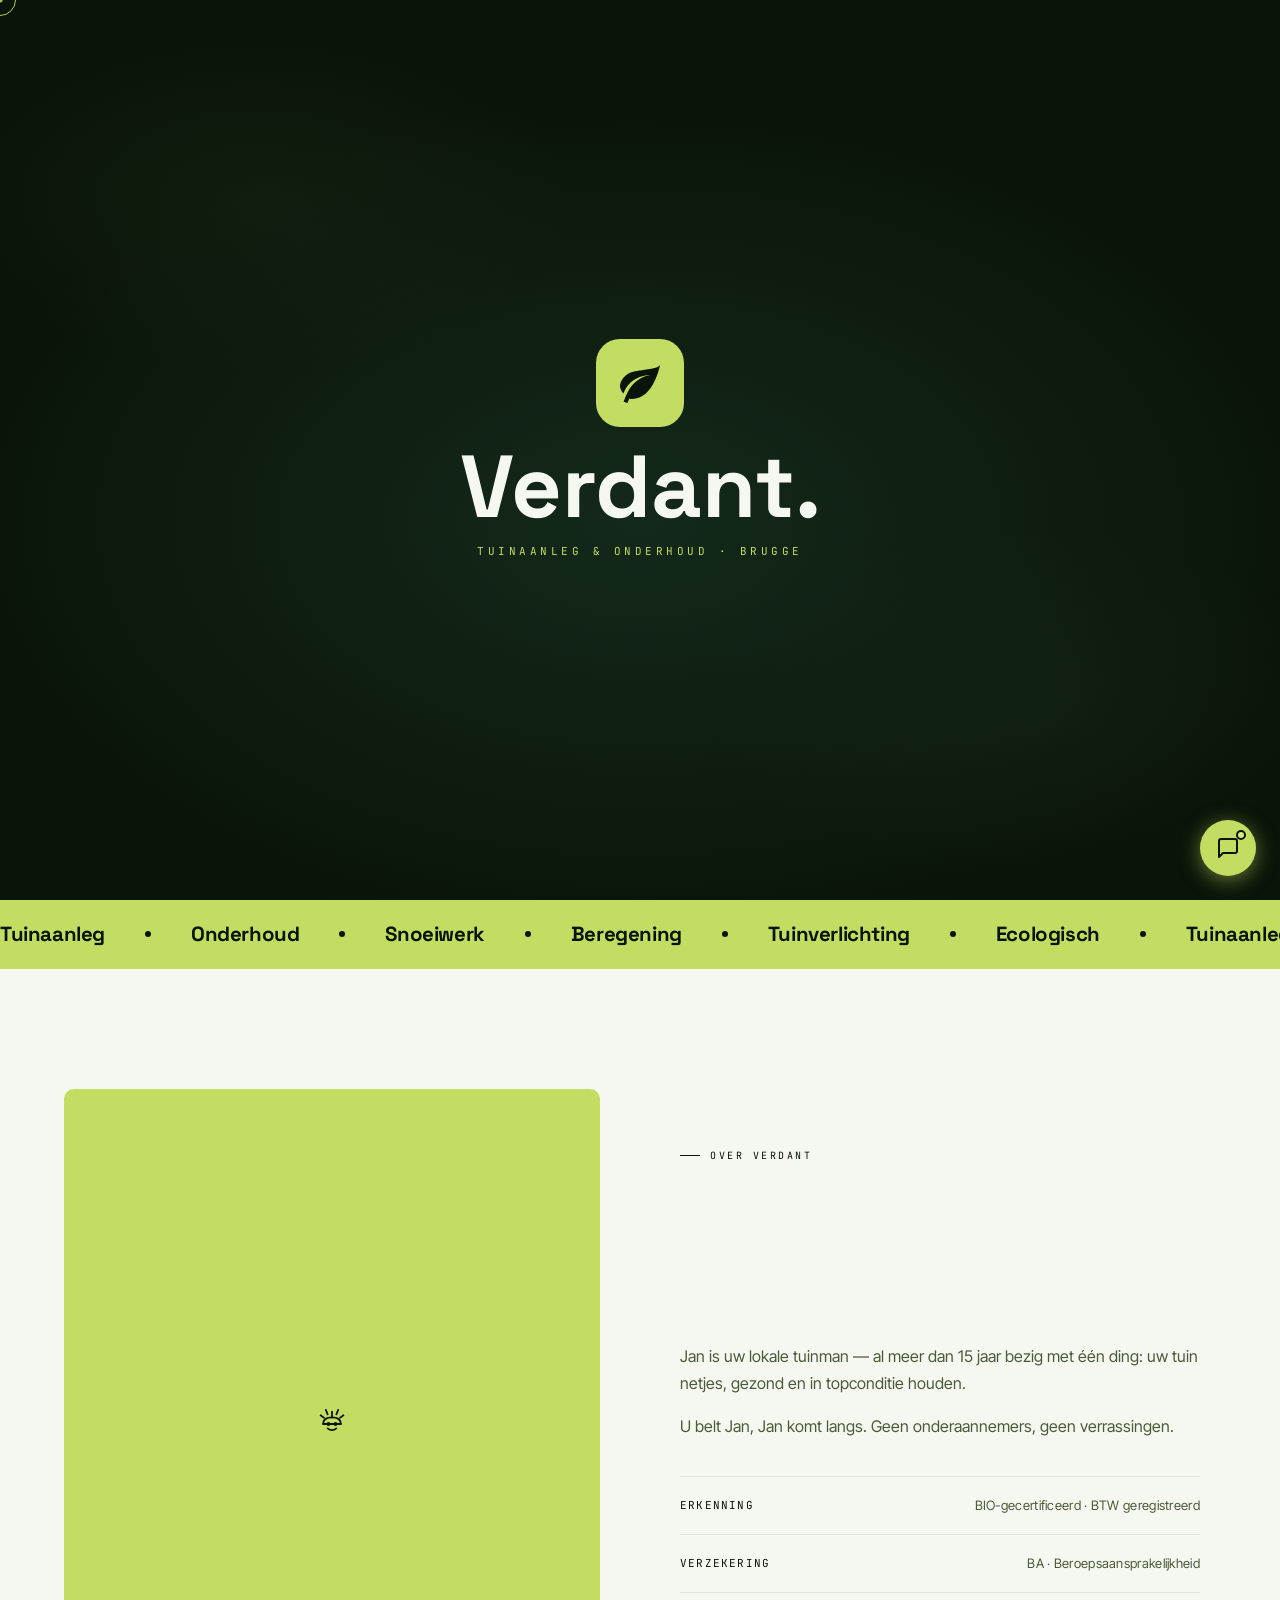
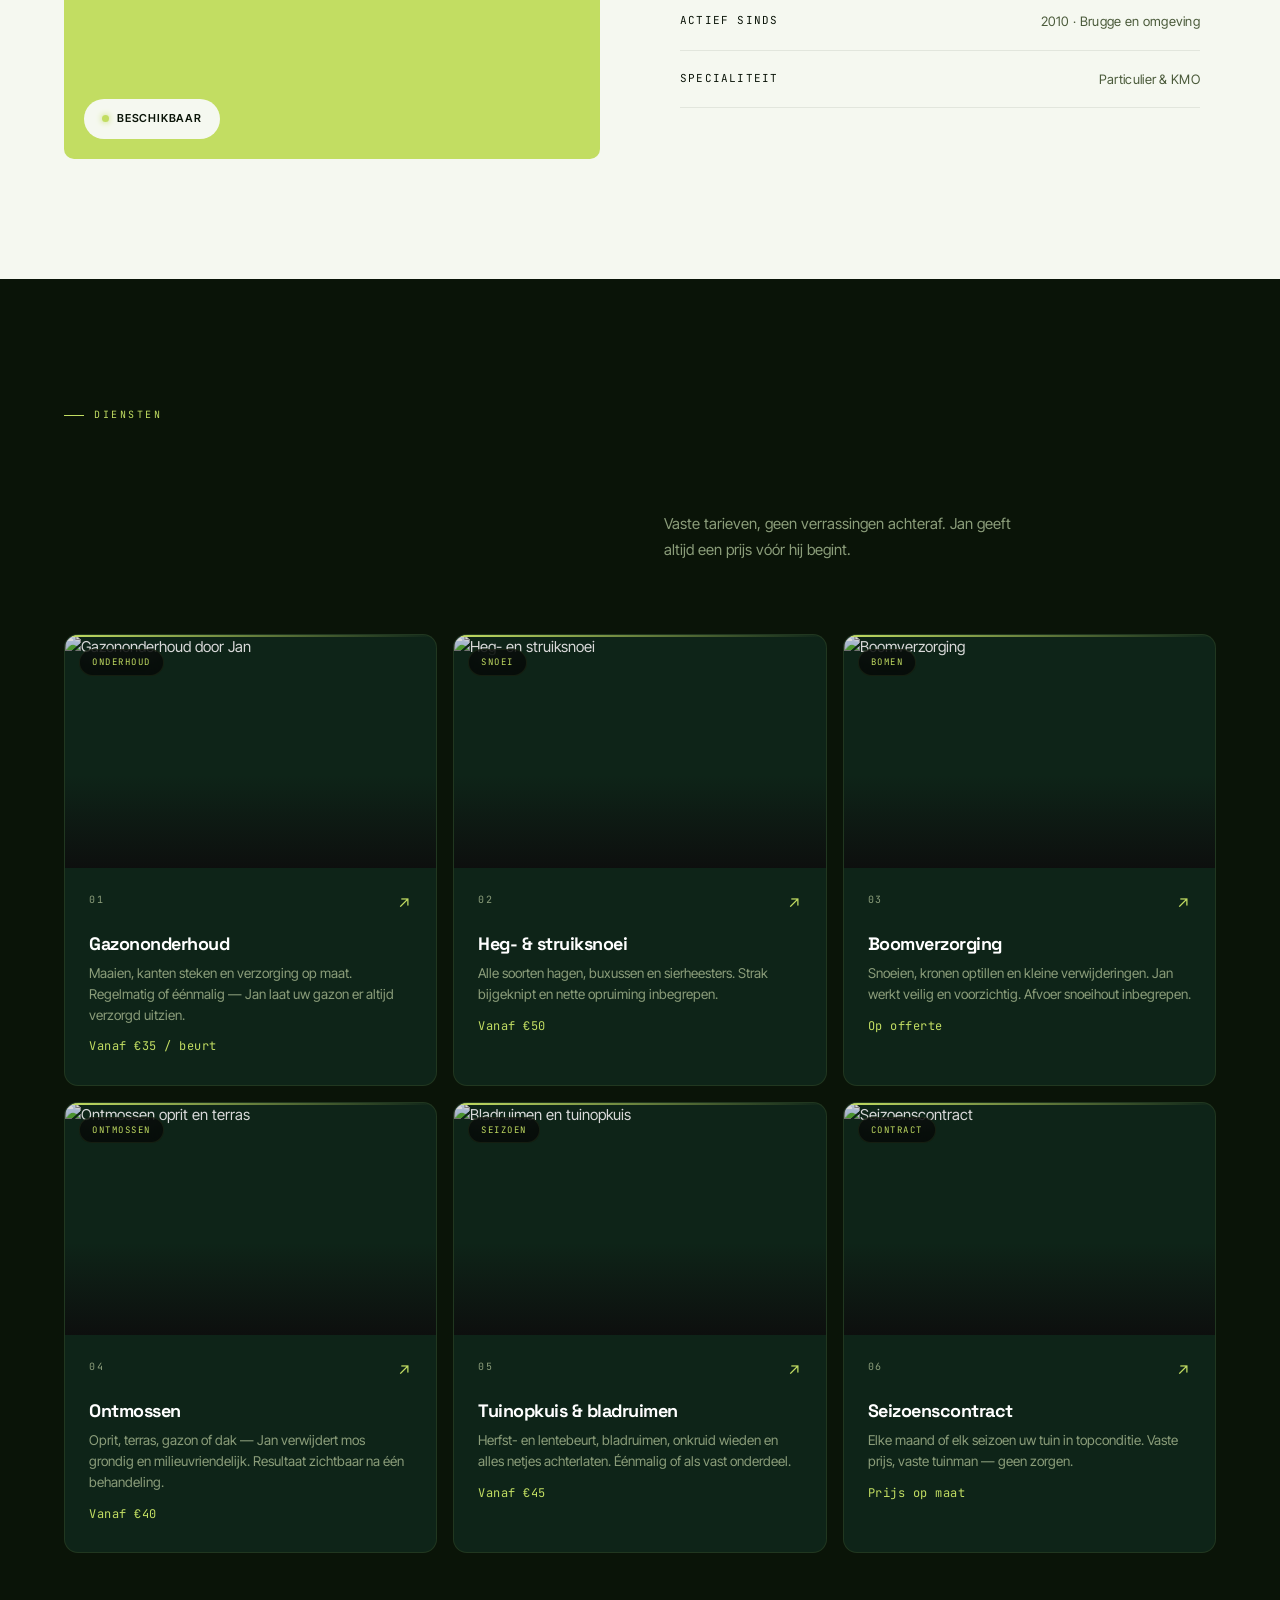
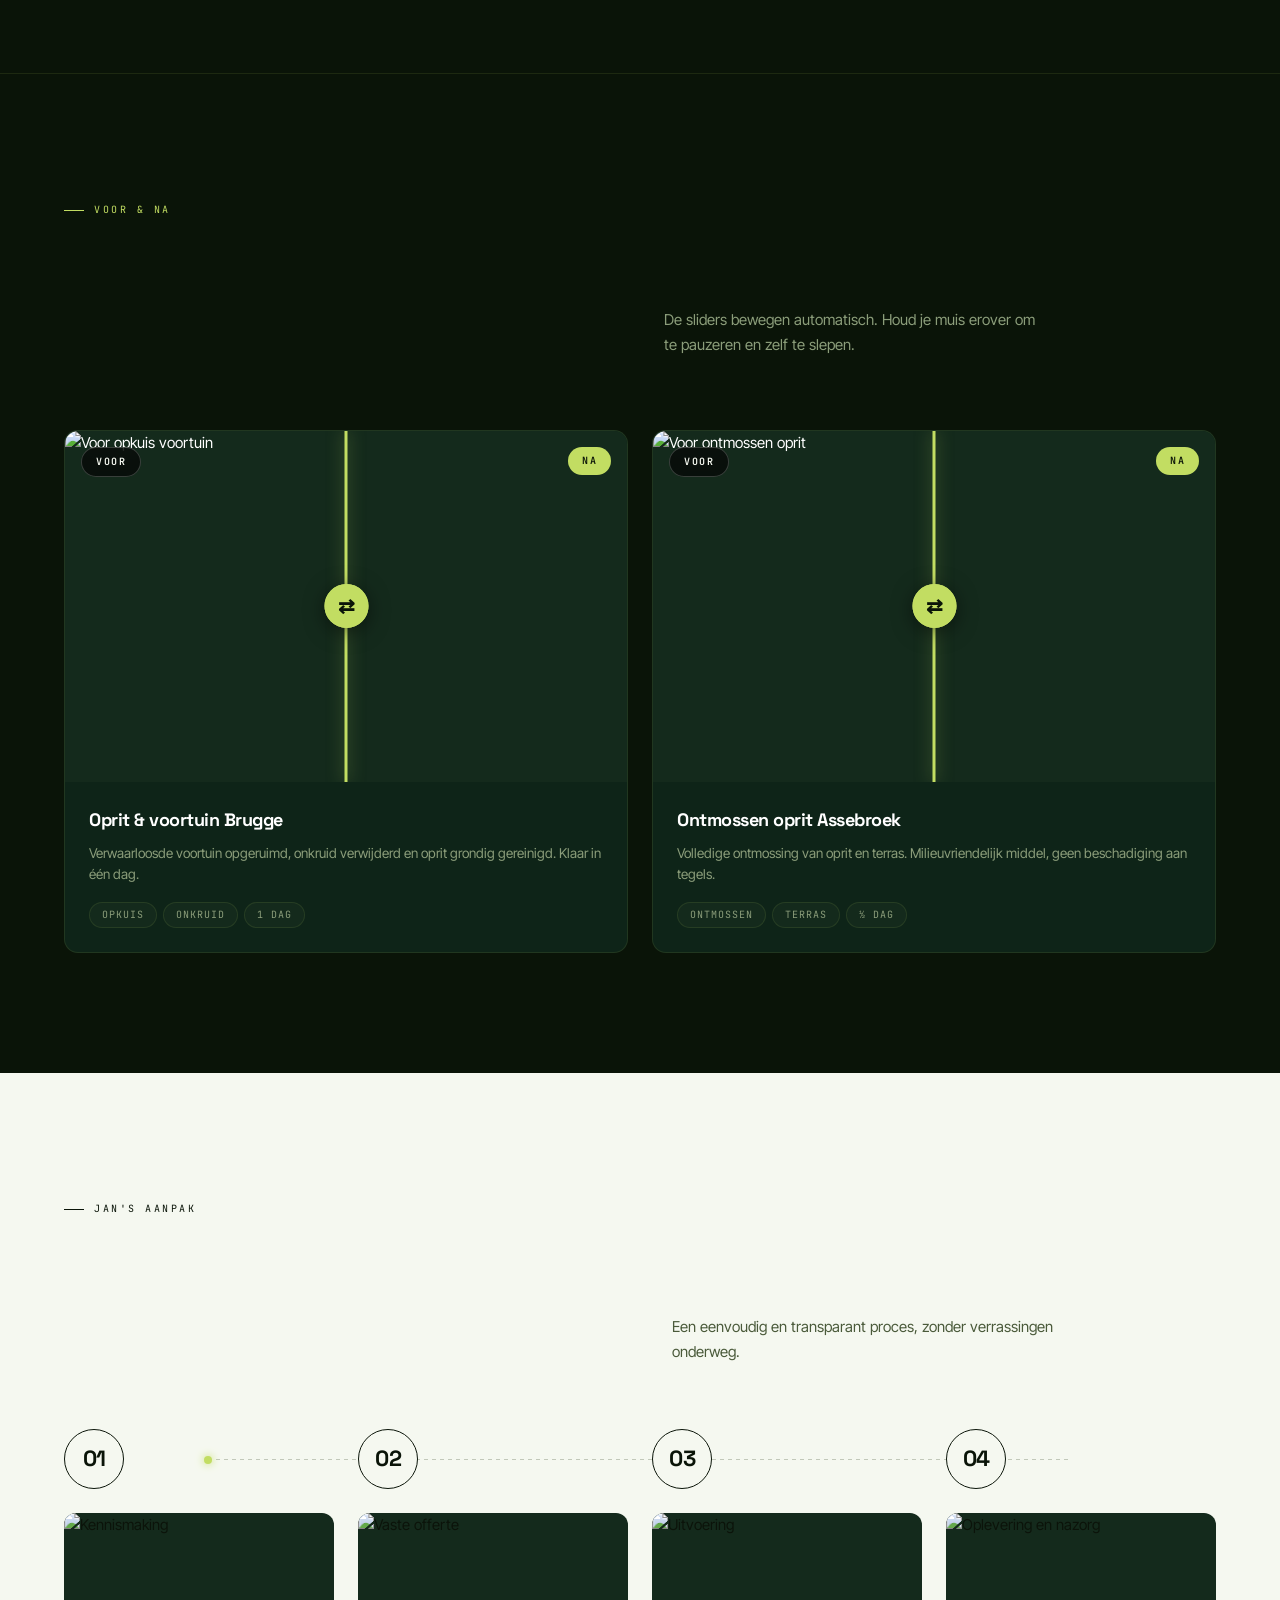
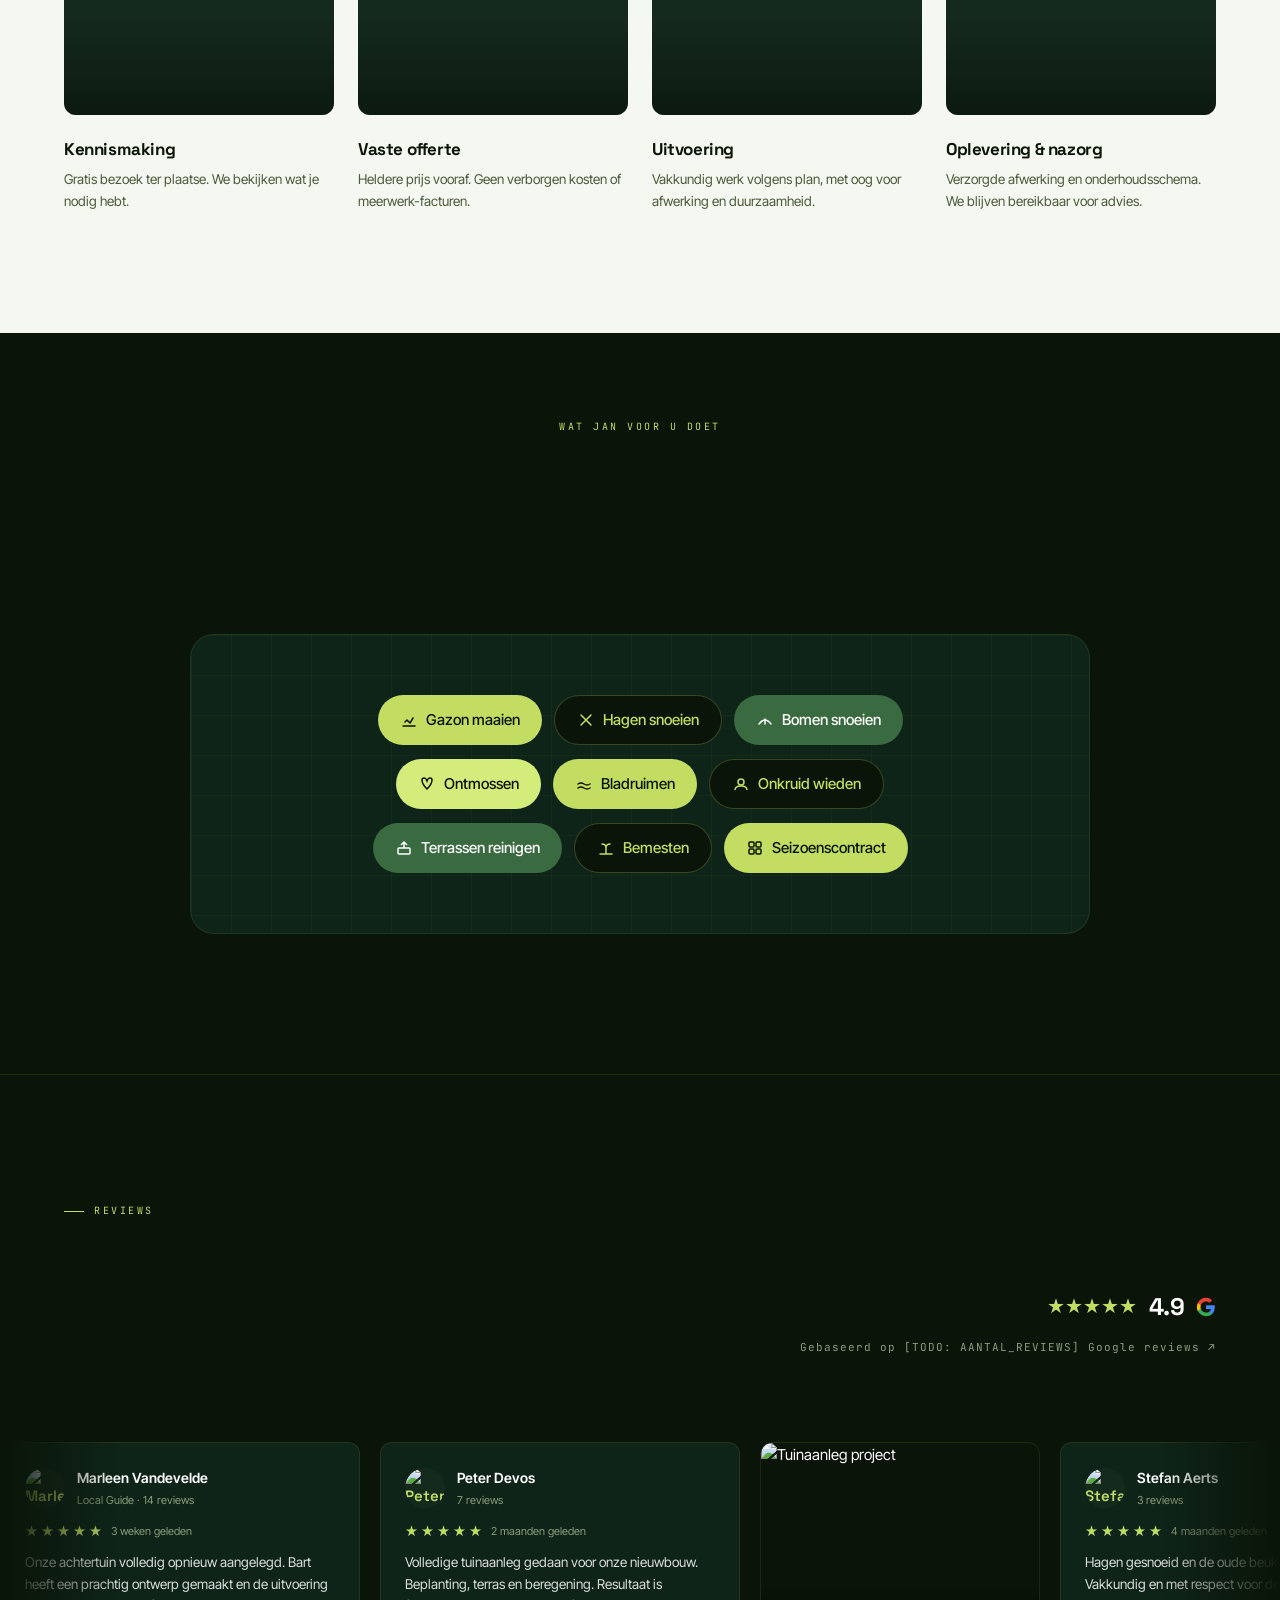
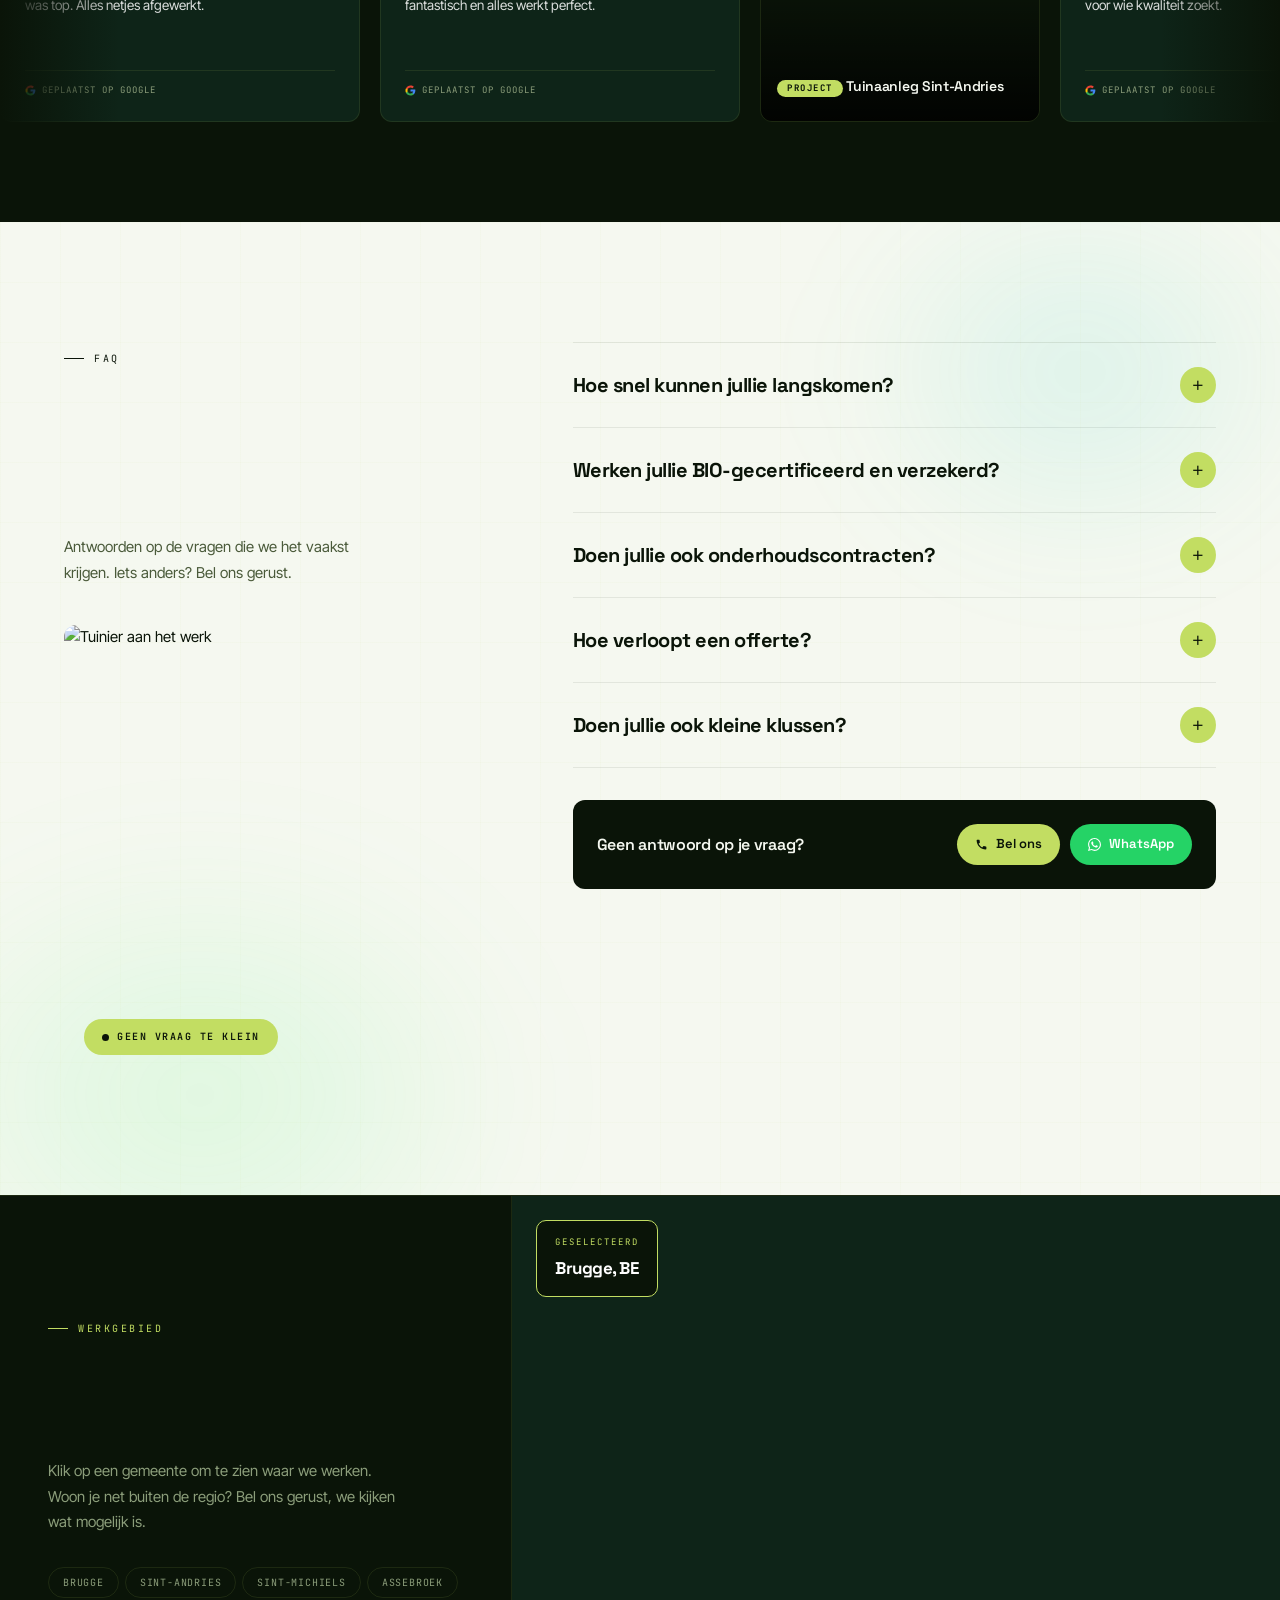
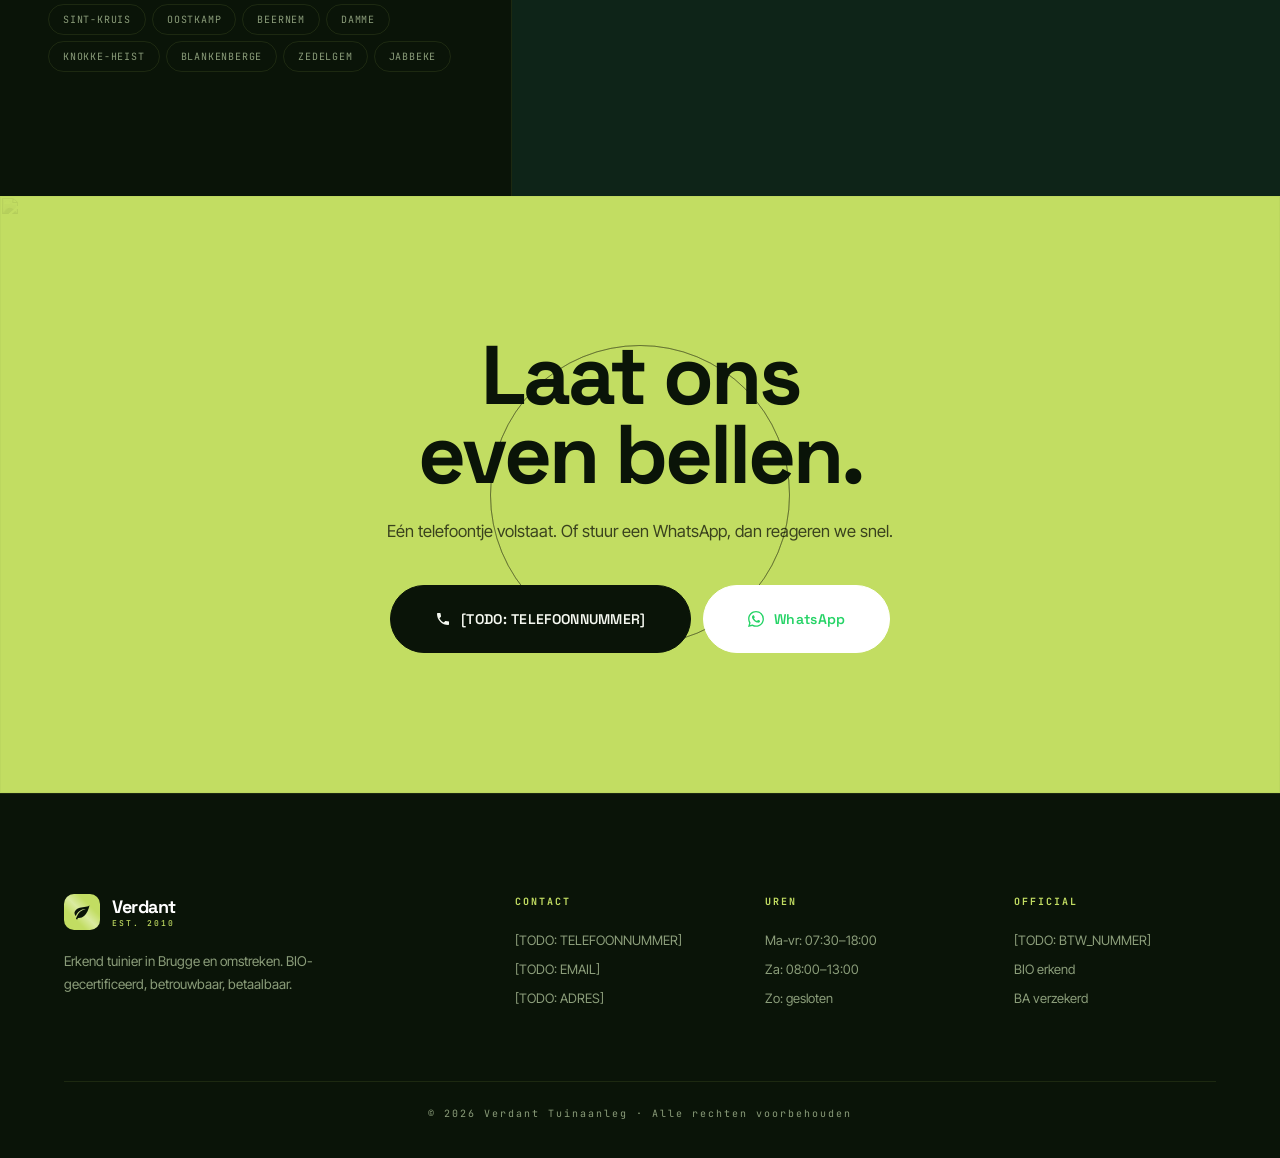
==== commit 8bc8aefc: "feat: remove nav call CTA + add floating contact widget (scroll-triggered) Co-Authored-By: Claude So" ====
--- a/verdant-ad.html
+++ b/verdant-ad.html
@@ -153,6 +153,60 @@
     flex-shrink: 0;
   }
 
+  /* FLOATING CONTACT WIDGET */
+  .float-contact {
+    position: fixed;
+    bottom: 32px;
+    right: 32px;
+    z-index: 90;
+    display: flex;
+    flex-direction: column;
+    gap: 10px;
+    pointer-events: none;
+  }
+  .fc-btn {
+    width: 52px;
+    height: 52px;
+    border-radius: 50%;
+    display: flex;
+    align-items: center;
+    justify-content: center;
+    text-decoration: none;
+    box-shadow: 0 4px 20px rgba(0,0,0,0.35);
+    position: relative;
+    opacity: 0;
+    transform: translateX(20px);
+    transition: opacity 0.4s ease, transform 0.4s ease, box-shadow 0.25s;
+  }
+  .float-contact.visible .fc-btn { opacity: 1; transform: translateX(0); pointer-events: auto; }
+  .float-contact.visible .fc-btn:nth-child(2) { transition-delay: 0.08s; }
+  .fc-btn:hover { transform: scale(1.1) !important; box-shadow: 0 8px 32px rgba(0,0,0,0.5); }
+  .fc-tel { background: var(--lime); color: var(--bg); }
+  .fc-wa { background: #25D366; color: #fff; }
+  .fc-btn::before {
+    content: attr(data-label);
+    position: absolute;
+    right: calc(100% + 10px);
+    top: 50%;
+    transform: translateY(-50%) translateX(6px);
+    background: rgba(10,10,10,0.9);
+    backdrop-filter: blur(8px);
+    -webkit-backdrop-filter: blur(8px);
+    color: var(--text);
+    font-family: 'Space Grotesk', sans-serif;
+    font-size: 11px;
+    font-weight: 600;
+    letter-spacing: 0.3px;
+    padding: 5px 10px;
+    border-radius: 6px;
+    white-space: nowrap;
+    opacity: 0;
+    pointer-events: none;
+    transition: opacity 0.2s, transform 0.2s;
+  }
+  .fc-btn:hover::before { opacity: 1; transform: translateY(-50%) translateX(0); }
+  @media (max-width: 768px) { .float-contact { display: none; } }
+
   /* NAV */
   .nav { position: fixed; top: 0; left: 0; right: 0; padding: 22px 36px; display: flex; justify-content: space-between; align-items: center; z-index: 50; background: transparent; transition: all 0.4s; }
   .nav.scrolled { background: rgba(5,5,5,0.92); backdrop-filter: blur(20px); -webkit-backdrop-filter: blur(20px); padding: 14px 36px; border-bottom: 1px solid var(--border); }
@@ -440,26 +494,69 @@
     background: var(--bg);
     z-index: 0;
   }
+  /* Depth gradient — gives the dark bg warmth and botanical atmosphere */
+  #intro-bg::before {
+    content: '';
+    position: absolute;
+    inset: 0;
+    background:
+      radial-gradient(ellipse 80% 70% at 50% 58%, rgba(20,42,28,0.96) 0%, transparent 68%),
+      radial-gradient(ellipse 45% 35% at 20% 22%, rgba(58,106,63,0.11) 0%, transparent 55%),
+      radial-gradient(ellipse 45% 35% at 80% 78%, rgba(58,106,63,0.09) 0%, transparent 55%);
+    pointer-events: none;
+  }
+
+  /* ---- VIDEO WINDOW (desktop only) ---- */
+  #intro-video-window {
+    position: absolute;
+    top: 50%;
+    left: 50%;
+    width: 100%;
+    height: 100%;
+    border-radius: 28px;
+    overflow: hidden;
+    z-index: 1;
+    opacity: 0;
+  }
+  #intro-video-window video {
+    width: 100%;
+    height: 100%;
+    object-fit: cover;
+  }
+  /* Matches hero-overlay exactly so the cut is seamless */
+  #intro-video-window::after {
+    content: '';
+    position: absolute;
+    inset: 0;
+    background:
+      linear-gradient(90deg, rgba(5,5,5,0.68) 0%, rgba(5,5,5,0.32) 55%, rgba(5,5,5,0.06) 100%),
+      linear-gradient(180deg, rgba(5,5,5,0.22) 0%, transparent 35%, transparent 58%, rgba(5,5,5,0.88) 100%);
+    pointer-events: none;
+    z-index: 1;
+  }
+  @media (max-width: 768px) {
+    #intro-video-window { display: none; }
+  }
+
+  /* ---- LOGO CONTENT ---- */
   #intro-logo-wrap {
     position: relative;
-    z-index: 1;
+    z-index: 2;
     display: flex;
     flex-direction: column;
     align-items: center;
-    gap: 20px;
+    gap: 16px;
     text-align: center;
   }
   #intro-mark {
-    width: 96px;
-    height: 96px;
+    width: 88px;
+    height: 88px;
     background: var(--lime);
-    border-radius: 28px;
+    border-radius: 24px;
     display: flex;
     align-items: center;
     justify-content: center;
     color: var(--bg);
-    transform: scale(0) rotate(-12deg);
-    box-shadow: 0 0 0 0 rgba(194,221,98,0);
     position: relative;
     overflow: hidden;
   }
@@ -474,17 +571,14 @@
     animation: introShimmer 0.6s ease forwards;
   }
   @keyframes introShimmer {
-    0% { transform: translateX(-100%) translateY(-100%); }
+    0%   { transform: translateX(-100%) translateY(-100%); }
     100% { transform: translateX(100%) translateY(100%); }
   }
   #intro-name {
     font-family: 'Space Grotesk', sans-serif;
-    font-size: clamp(52px, 8vw, 96px);
+    font-size: clamp(52px, 7vw, 88px);
     font-weight: 700;
-    letter-spacing: -3px;
     color: var(--white);
-    opacity: 0;
-    transform: translateY(28px);
     line-height: 1;
   }
   #intro-tagline {
@@ -493,8 +587,7 @@
     letter-spacing: 3.5px;
     color: var(--lime);
     text-transform: uppercase;
-    opacity: 0;
-    margin-top: -8px;
+    margin-top: -4px;
   }
   #intro-line {
     position: absolute;
@@ -502,7 +595,7 @@
     left: 0;
     height: 2px;
     width: 0%;
-    z-index: 1;
+    z-index: 3;
     background: var(--lime);
     box-shadow: 0 0 18px var(--lime-glow);
   }
@@ -547,7 +640,7 @@
   .services { background: var(--bg); padding: 120px 5%; }
   .services-header { display: grid; grid-template-columns: 1fr 1fr; gap: 48px; margin-bottom: 64px; align-items: end; }
   .services-header p { color: var(--text-dim); font-size: 15px; max-width: 360px; padding-bottom: 8px; line-height: 1.7; }
-  .services-grid { display: grid; grid-template-columns: repeat(3, 1fr); gap: 16px; align-items: start; }
+  .services-grid { display: grid; grid-template-columns: repeat(3, 1fr); gap: 16px; align-items: stretch; }
   .service-price { display: inline-block; margin-top: 12px; font-family: 'JetBrains Mono', monospace; font-size: 12px; color: var(--lime); letter-spacing: 0.5px; }
 
   .service-card {
@@ -559,6 +652,7 @@
     border: 1px solid var(--border);
     cursor: pointer;
     display: flex; flex-direction: column;
+    height: 100%;
   }
   .service-card:hover { border-color: var(--lime); transform: translateY(-4px); }
 
@@ -1837,6 +1931,13 @@
 <!-- SITE INTRO OVERLAY -->
 <div id="site-intro" aria-hidden="true">
   <div id="intro-bg"></div>
+  <!-- Video window: expands from center on desktop -->
+  <div id="intro-video-window">
+    <video autoplay muted loop playsinline preload="auto">
+      <source src="https://videos.pexels.com/video-files/4488709/4488709-uhd_2560_1440_25fps.mp4" type="video/mp4">
+      <source src="https://videos.pexels.com/video-files/3015487/3015487-hd_1920_1080_24fps.mp4" type="video/mp4">
+    </video>
+  </div>
   <div id="intro-logo-wrap">
     <div id="intro-mark">
       <svg width="48" height="48" viewBox="0 0 24 24" fill="currentColor" aria-hidden="true"><path d="M17 8C8 10 5.9 16.17 3.82 21.34l1.89.66.95-2.3c.48.17.98.3 1.34.3C19 20 22 3 22 3c-1 2-8 2.25-13 3.25S2 11.5 2 13.5s1.75 3.75 1.75 3.75C7 8 17 8 17 8z"/></svg>
@@ -1887,11 +1988,17 @@
     <li><a href="#werkgebied">Werkgebied</a></li>
     <li><a href="#faq">FAQ</a></li>
   </ul>
-  <a href="tel:+320000000000" class="nav-cta" data-cursor="hover" aria-label="Bel ons op [TODO: TELEFOONNUMMER]">
-    <svg width="11" height="11" viewBox="0 0 24 24" fill="currentColor" aria-hidden="true"><path d="M20 15.5c-1.25 0-2.45-.2-3.57-.57-.35-.11-.74-.03-1.02.24l-2.2 2.2c-2.83-1.44-5.15-3.75-6.59-6.59l2.2-2.21c.28-.26.36-.65.25-1C8.7 6.45 8.5 5.25 8.5 4c0-.55-.45-1-1-1H4c-.55 0-1 .45-1 1 0 9.39 7.61 17 17 17 .55 0 1-.45 1-1v-3.5c0-.55-.45-1-1-1z"/></svg>
-    <span>[TODO: TELEFOONNUMMER]</span>
+</nav>
+
+<!-- FLOATING CONTACT WIDGET — slides in after scrolling past fold -->
+<div class="float-contact" id="float-contact" aria-label="Snelle contact-opties">
+  <a href="tel:+320000000000" class="fc-btn fc-tel" data-label="Bel ons" data-cursor="hover" aria-label="Bel ons op [TODO: TELEFOONNUMMER]">
+    <svg width="20" height="20" viewBox="0 0 24 24" fill="currentColor" aria-hidden="true"><path d="M20 15.5c-1.25 0-2.45-.2-3.57-.57-.35-.11-.74-.03-1.02.24l-2.2 2.2c-2.83-1.44-5.15-3.75-6.59-6.59l2.2-2.21c.28-.26.36-.65.25-1C8.7 6.45 8.5 5.25 8.5 4c0-.55-.45-1-1-1H4c-.55 0-1 .45-1 1 0 9.39 7.61 17 17 17 .55 0 1-.45 1-1v-3.5c0-.55-.45-1-1-1z"/></svg>
   </a>
-</nav>
+  <a href="https://wa.me/32000000000?text=Hallo%20Verdant%2C%20ik%20heb%20een%20vraag." class="fc-btn fc-wa" data-label="WhatsApp" data-cursor="hover" target="_blank" rel="noopener noreferrer" aria-label="Stuur WhatsApp bericht">
+    <svg width="20" height="20" viewBox="0 0 24 24" fill="currentColor" aria-hidden="true"><path d="M17.472 14.382c-.297-.149-1.758-.867-2.03-.967-.273-.099-.471-.148-.67.15-.197.297-.767.966-.94 1.164-.173.199-.347.223-.644.075-.297-.15-1.255-.463-2.39-1.475-.883-.788-1.48-1.761-1.653-2.059-.173-.297-.018-.458.13-.606.134-.133.298-.347.446-.52.149-.174.198-.298.298-.497.099-.198.05-.371-.025-.52-.075-.149-.669-1.612-.916-2.207-.242-.579-.487-.5-.669-.51-.173-.008-.371-.01-.57-.01-.198 0-.52.074-.792.372-.272.297-1.04 1.016-1.04 2.479 0 1.462 1.065 2.875 1.213 3.074.149.198 2.096 3.2 5.077 4.487.709.306 1.262.489 1.694.625.712.227 1.36.195 1.871.118.571-.085 1.758-.719 2.006-1.413.248-.694.248-1.289.173-1.413-.074-.124-.272-.198-.57-.347m-5.421 7.403h-.004a9.87 9.87 0 01-5.031-1.378l-.361-.214-3.741.982.998-3.648-.235-.374a9.86 9.86 0 01-1.51-5.26c.001-5.45 4.436-9.884 9.888-9.884 2.64 0 5.122 1.03 6.988 2.898a9.825 9.825 0 012.893 6.994c-.003 5.45-4.437 9.884-9.885 9.884m8.413-18.297A11.815 11.815 0 0012.05 0C5.495 0 .16 5.335.157 11.892c0 2.096.547 4.142 1.588 5.945L.057 24l6.305-1.654a11.882 11.882 0 005.683 1.448h.005c6.554 0 11.89-5.335 11.893-11.893a11.821 11.821 0 00-3.48-8.413z"/></svg>
+  </a>
+</div>
 
 <main id="main-content">
 <header class="hero">
@@ -2809,11 +2916,15 @@
     el.addEventListener('mouseleave', () => cursorBlob?.classList.remove('hover'));
   });
 
-  // NAV
+  // NAV + FLOAT CONTACT
   const nav = document.getElementById('nav');
+  const floatContact = document.getElementById('float-contact');
   const lightSections = document.querySelectorAll('.intro, .process, .faq-section');
   window.addEventListener('scroll', () => {
     if (window.scrollY > 50) nav.classList.add('scrolled'); else nav.classList.remove('scrolled');
+    const heroEl = document.querySelector('.hero');
+    const threshold = heroEl ? heroEl.offsetHeight * 0.7 : window.innerHeight * 0.7;
+    if (window.scrollY > threshold) floatContact.classList.add('visible'); else floatContact.classList.remove('visible');
     let onLight = false;
     lightSections.forEach(s => {
       const r = s.getBoundingClientRect();
@@ -2842,18 +2953,47 @@
   const introName   = document.getElementById('intro-name');
   const introTag    = document.getElementById('intro-tagline');
   const introLine   = document.getElementById('intro-line');
-
-  gsap.timeline()
-    .to(introMark, { scale: 1, rotation: 0, duration: 0.85, ease: 'back.out(1.7)', delay: 0.25 })
-    .call(() => introMark.classList.add('shimmer'), null, '-=0.1')
-    .to(introMark, { boxShadow: '0 0 64px rgba(194,221,98,0.55)', duration: 0.45, ease: 'power2.out' }, '-=0.25')
-    .to(introName, { opacity: 1, y: 0, duration: 0.65, ease: 'power3.out' }, '-=0.3')
-    .to(introTag, { opacity: 1, duration: 0.5, ease: 'power2.out' }, '-=0.15')
-    .to(introLine, { width: '100%', duration: 1.3, ease: 'power1.inOut' }, '-=0.1')
-    .to(introBg, { opacity: 0, duration: 1.1, ease: 'power2.inOut', delay: 0.15 })
-    .to(introWrap, { scale: 1.04, duration: 0.35, ease: 'power1.out' }, '-=0.55')
-    .to(introWrap, { opacity: 0, scale: 0.94, duration: 0.65, ease: 'power2.in' }, '-=0.05')
-    .to(introLine, { opacity: 0, duration: 0.3 }, '-=0.4')
+  const introVidWin = document.getElementById('intro-video-window');
+  const introVidEl  = introVidWin ? introVidWin.querySelector('video') : null;
+
+  // Initial GSAP states (no CSS opacity/transform on these elements)
+  gsap.set(introMark, { scale: 0, rotation: -12 });
+  gsap.set(introName, { opacity: 0, letterSpacing: '0.2em', y: 10 });
+  gsap.set(introTag,  { opacity: 0, y: 8 });
+  if (!isMobile && introVidWin) {
+    gsap.set(introVidWin, { xPercent: -50, yPercent: -50, scale: 0.1, opacity: 0, borderRadius: '28px' });
+    if (introVidEl) gsap.set(introVidEl, { scale: 1.12 });
+  }
+
+  const introTl = gsap.timeline();
+  introTl
+    // — Phase 1: Brand identity —
+    .to(introMark, { scale: 1, rotation: 0, duration: 0.8, ease: 'back.out(1.7)', delay: 0.3 })
+    .call(() => introMark.classList.add('shimmer'), null, '-=0.05')
+    .to(introMark, { boxShadow: '0 0 0 14px rgba(194,221,98,0.07), 0 0 56px rgba(194,221,98,0.45)', duration: 0.4, ease: 'power2.out' }, '-=0.2')
+    .to(introMark, { boxShadow: '0 0 0 0px rgba(194,221,98,0.0), 0 0 56px rgba(194,221,98,0.45)', duration: 0.65, ease: 'power2.out' })
+    .to(introName, { opacity: 1, letterSpacing: '-0.03em', y: 0, duration: 0.75, ease: 'power3.out' }, '-=0.55')
+    .to(introTag,  { opacity: 1, y: 0, duration: 0.45, ease: 'power2.out' }, '-=0.25')
+    .to(introLine, { width: '100%', duration: 1.0, ease: 'power1.inOut' }, '-=0.15');
+
+  if (!isMobile && introVidWin) {
+    // — Phase 2: Video window expands from centre (desktop) —
+    introTl
+      .to(introVidWin, { scale: 1, opacity: 1, borderRadius: '0px', duration: 1.3, ease: 'power4.inOut' }, '+=0.08')
+      .to(introVidEl,  { scale: 1.0, duration: 1.5, ease: 'power2.out' }, '-=1.3')
+      // Logo dissolves while window fills
+      .to(introWrap, { opacity: 0, scale: 0.95, duration: 0.4, ease: 'power2.in' }, '-=1.0')
+      .to(introLine, { opacity: 0, duration: 0.25 }, '-=0.5')
+      .to(introBg,   { opacity: 0, duration: 0.25, ease: 'power1.out' }, '-=0.2');
+  } else {
+    // Mobile: simple dissolve
+    introTl
+      .to(introBg,   { opacity: 0, duration: 1.0, ease: 'power2.inOut', delay: 0.1 }, '+=0.05')
+      .to(introWrap, { opacity: 0, scale: 0.96, duration: 0.55, ease: 'power2.in' }, '-=0.6')
+      .to(introLine, { opacity: 0, duration: 0.3 }, '-=0.4');
+  }
+
+  introTl
     .set(siteIntro, { display: 'none' })
     .call(() => heroTl.play());
 
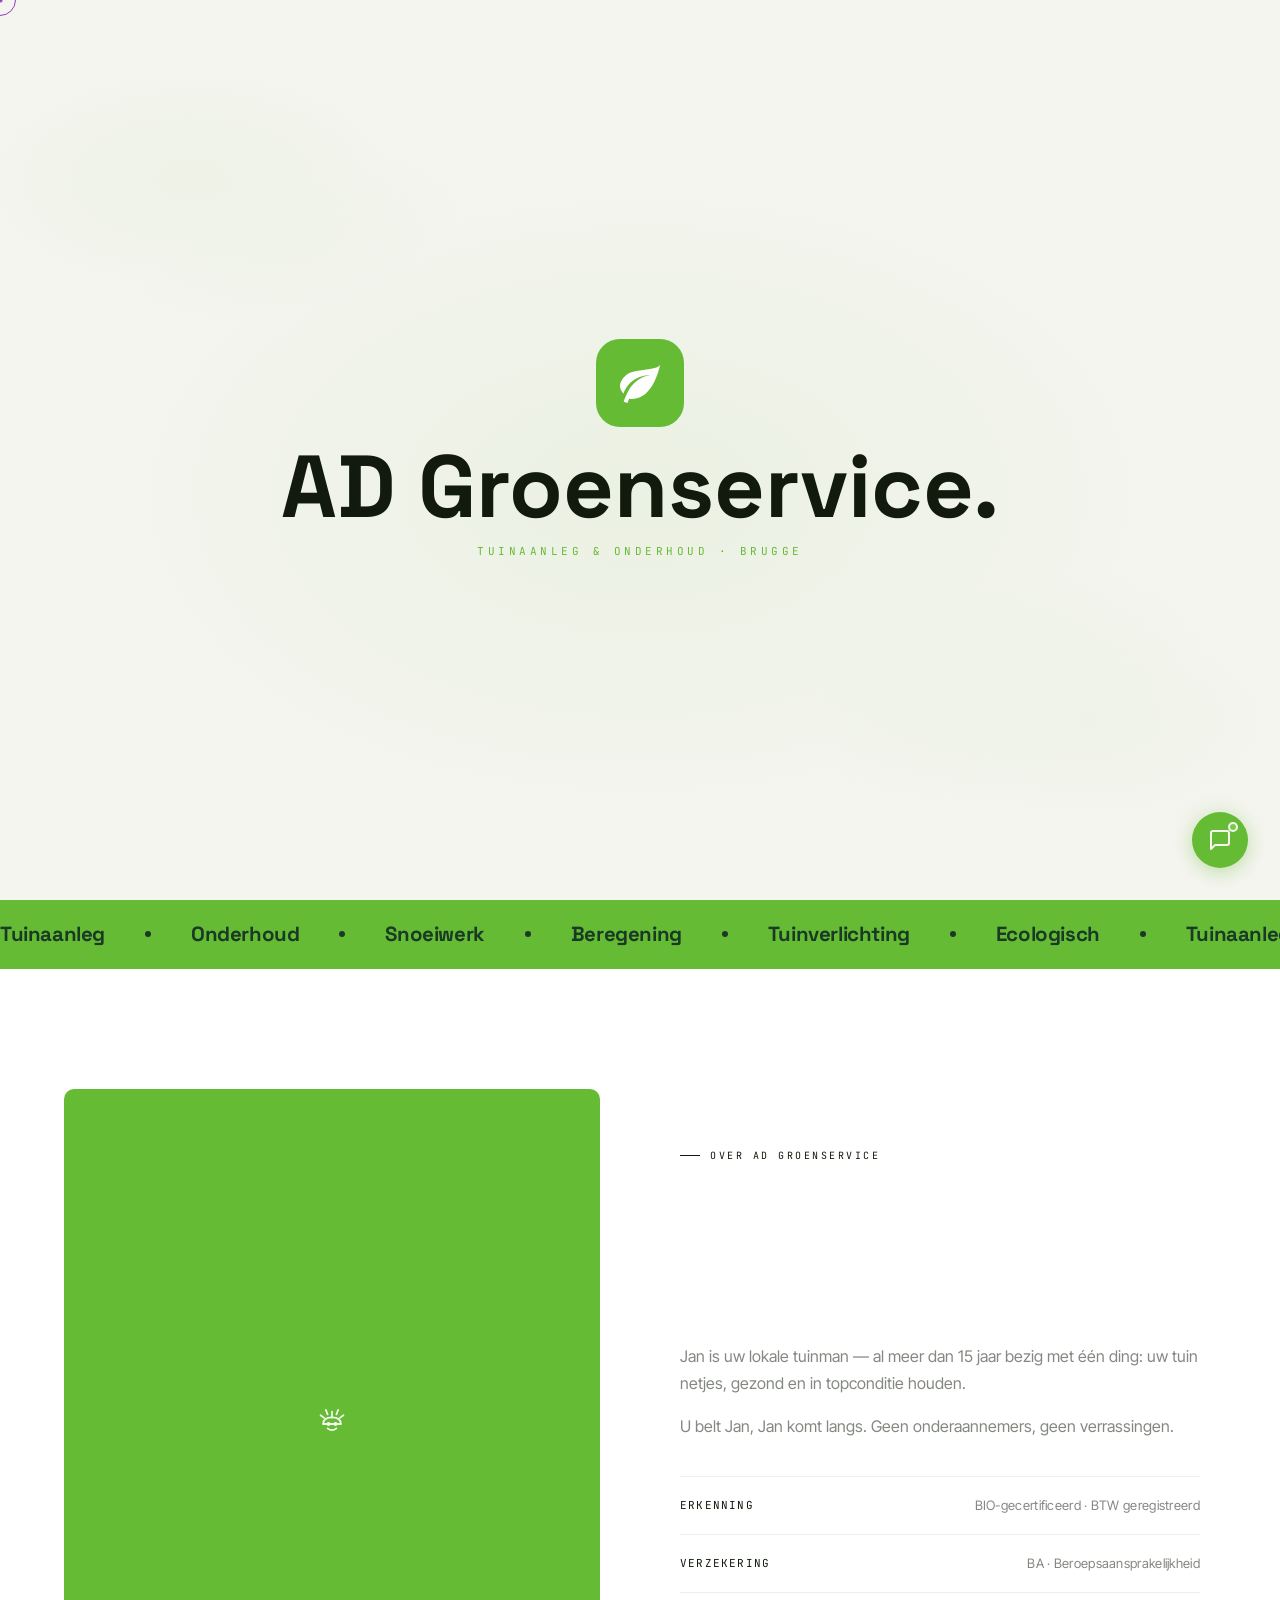
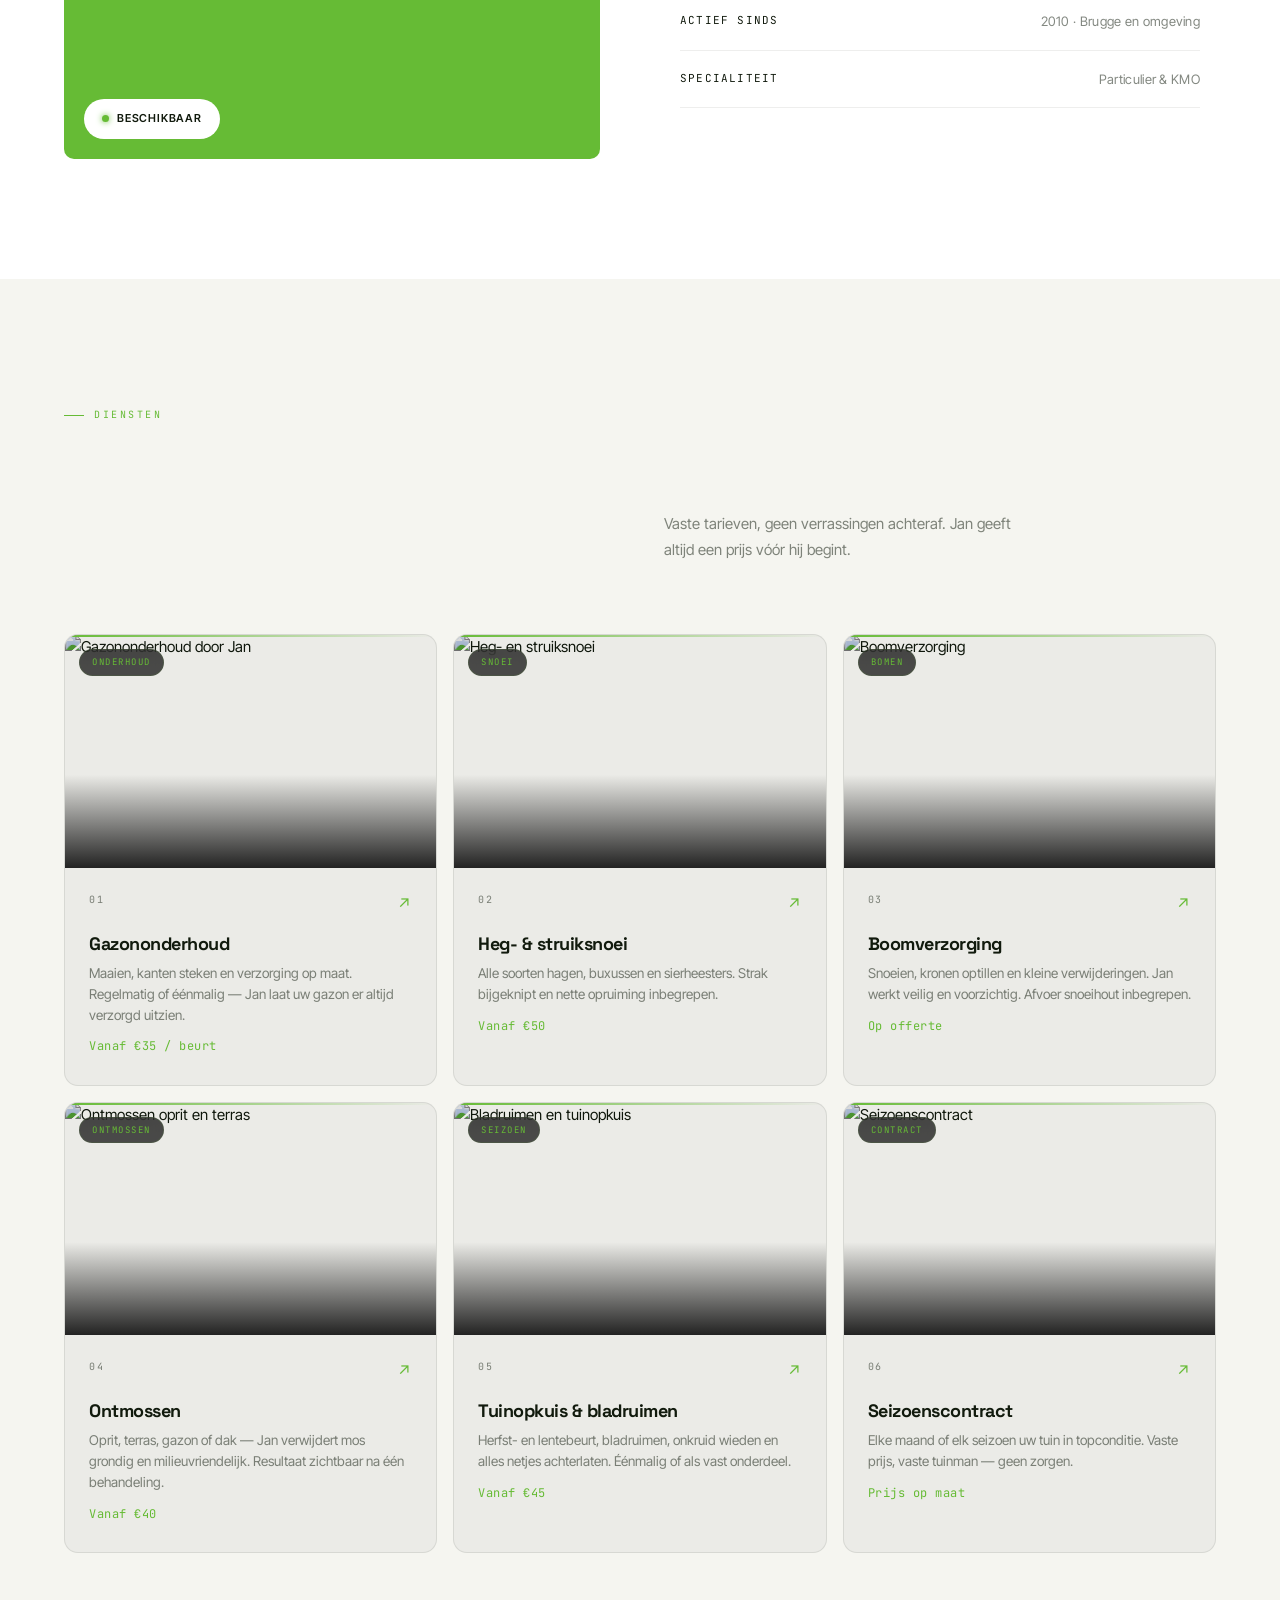
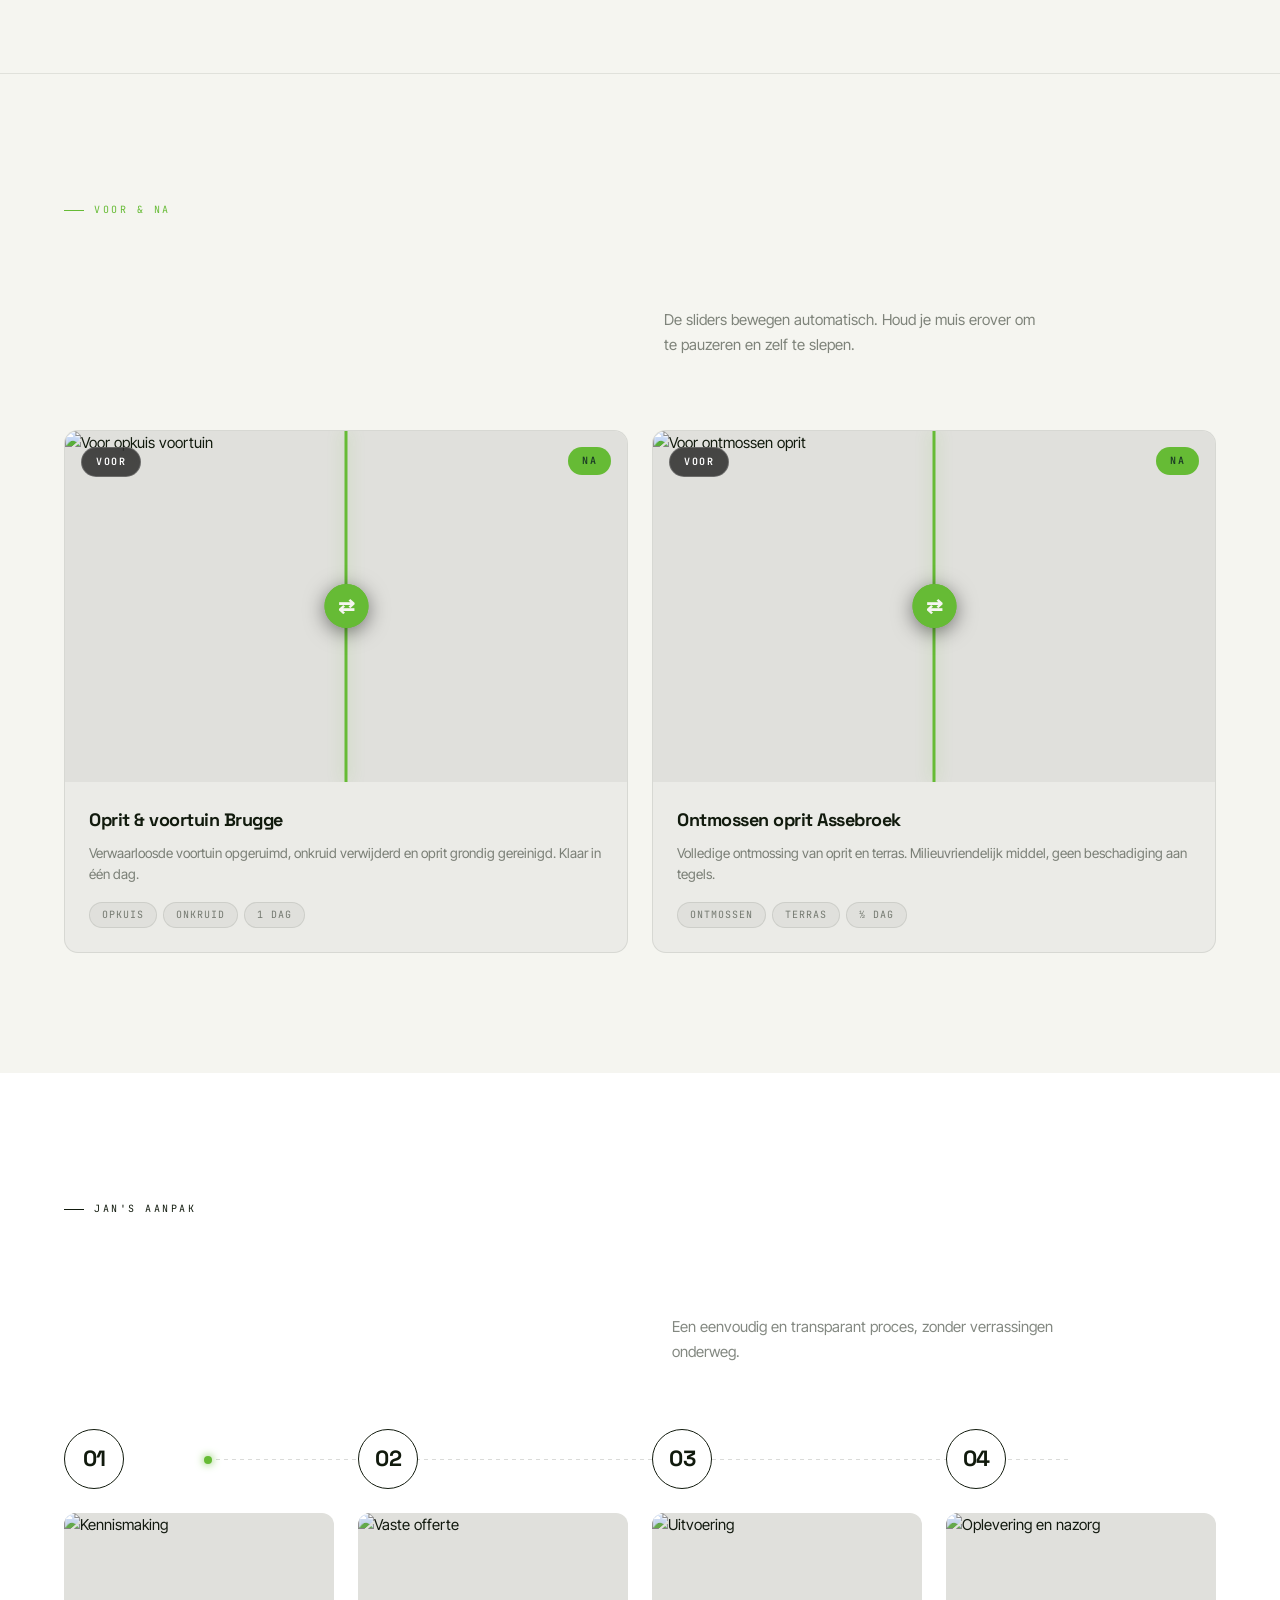
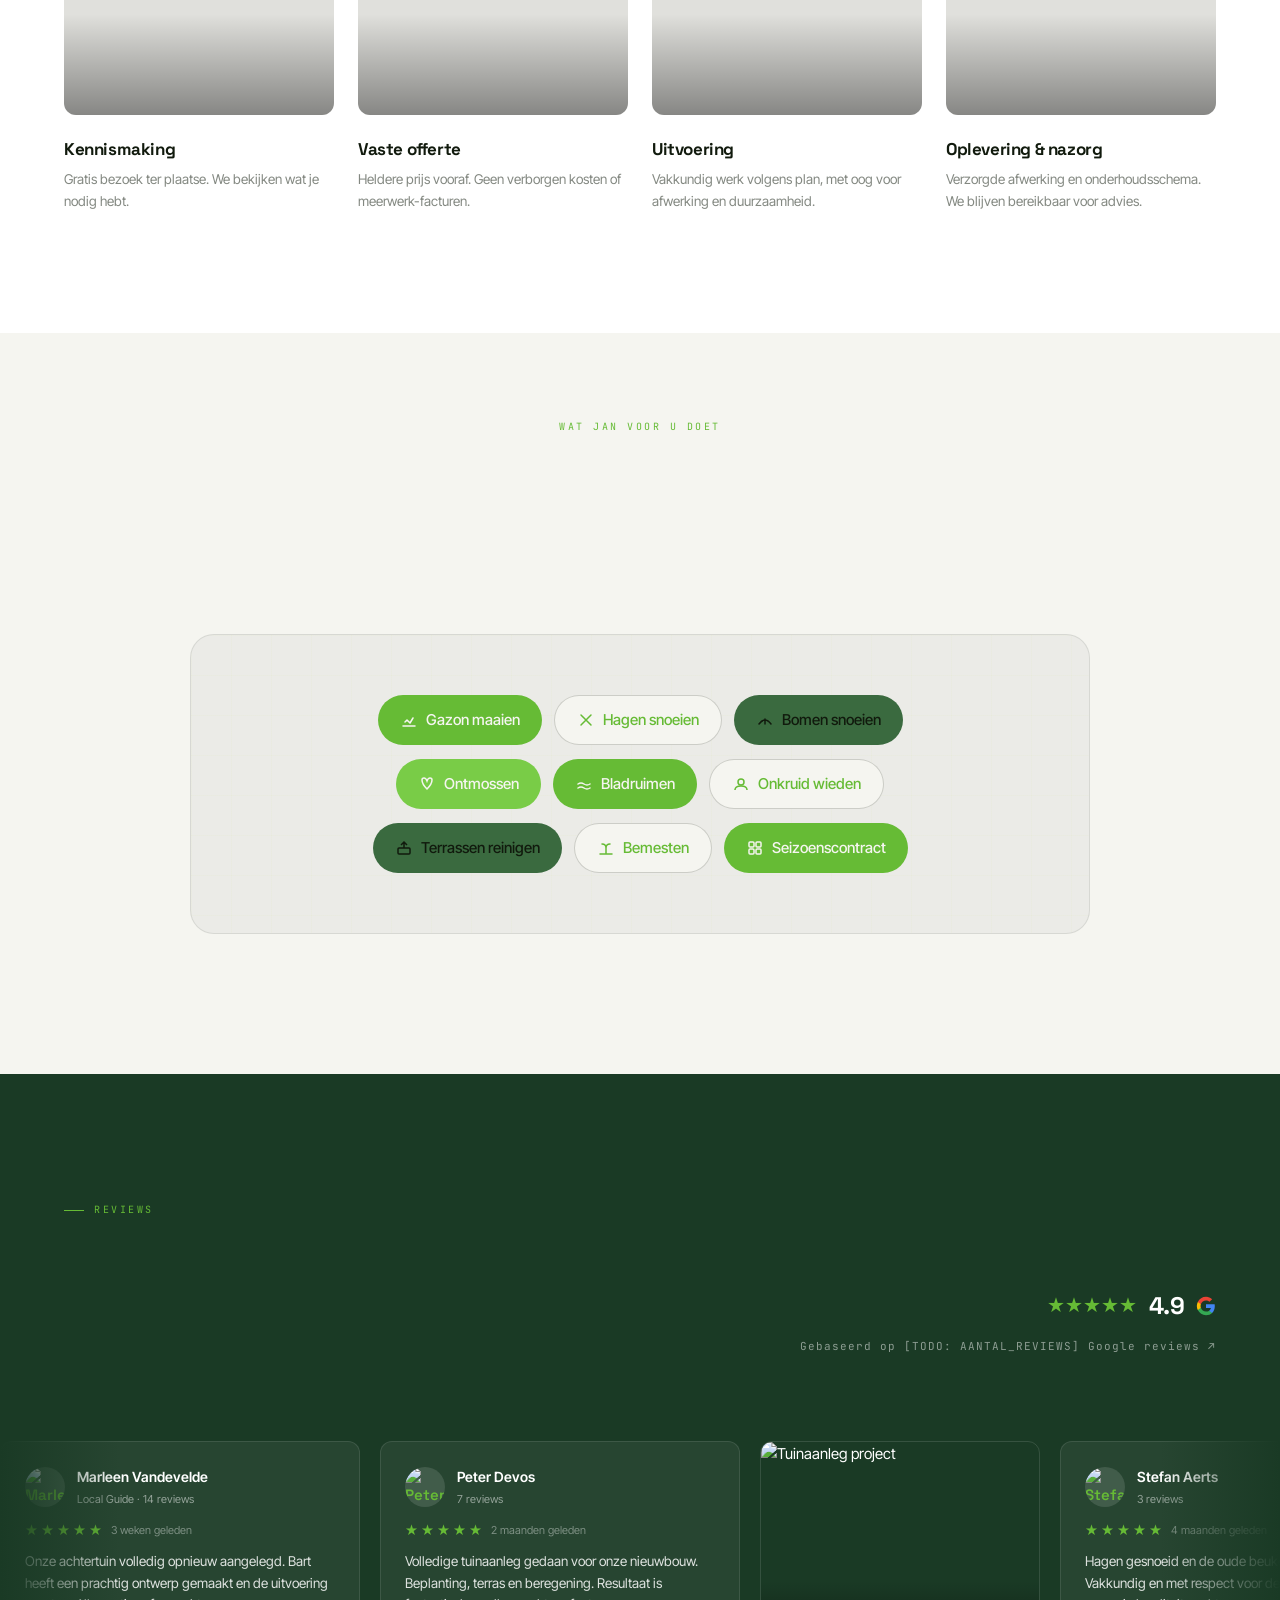
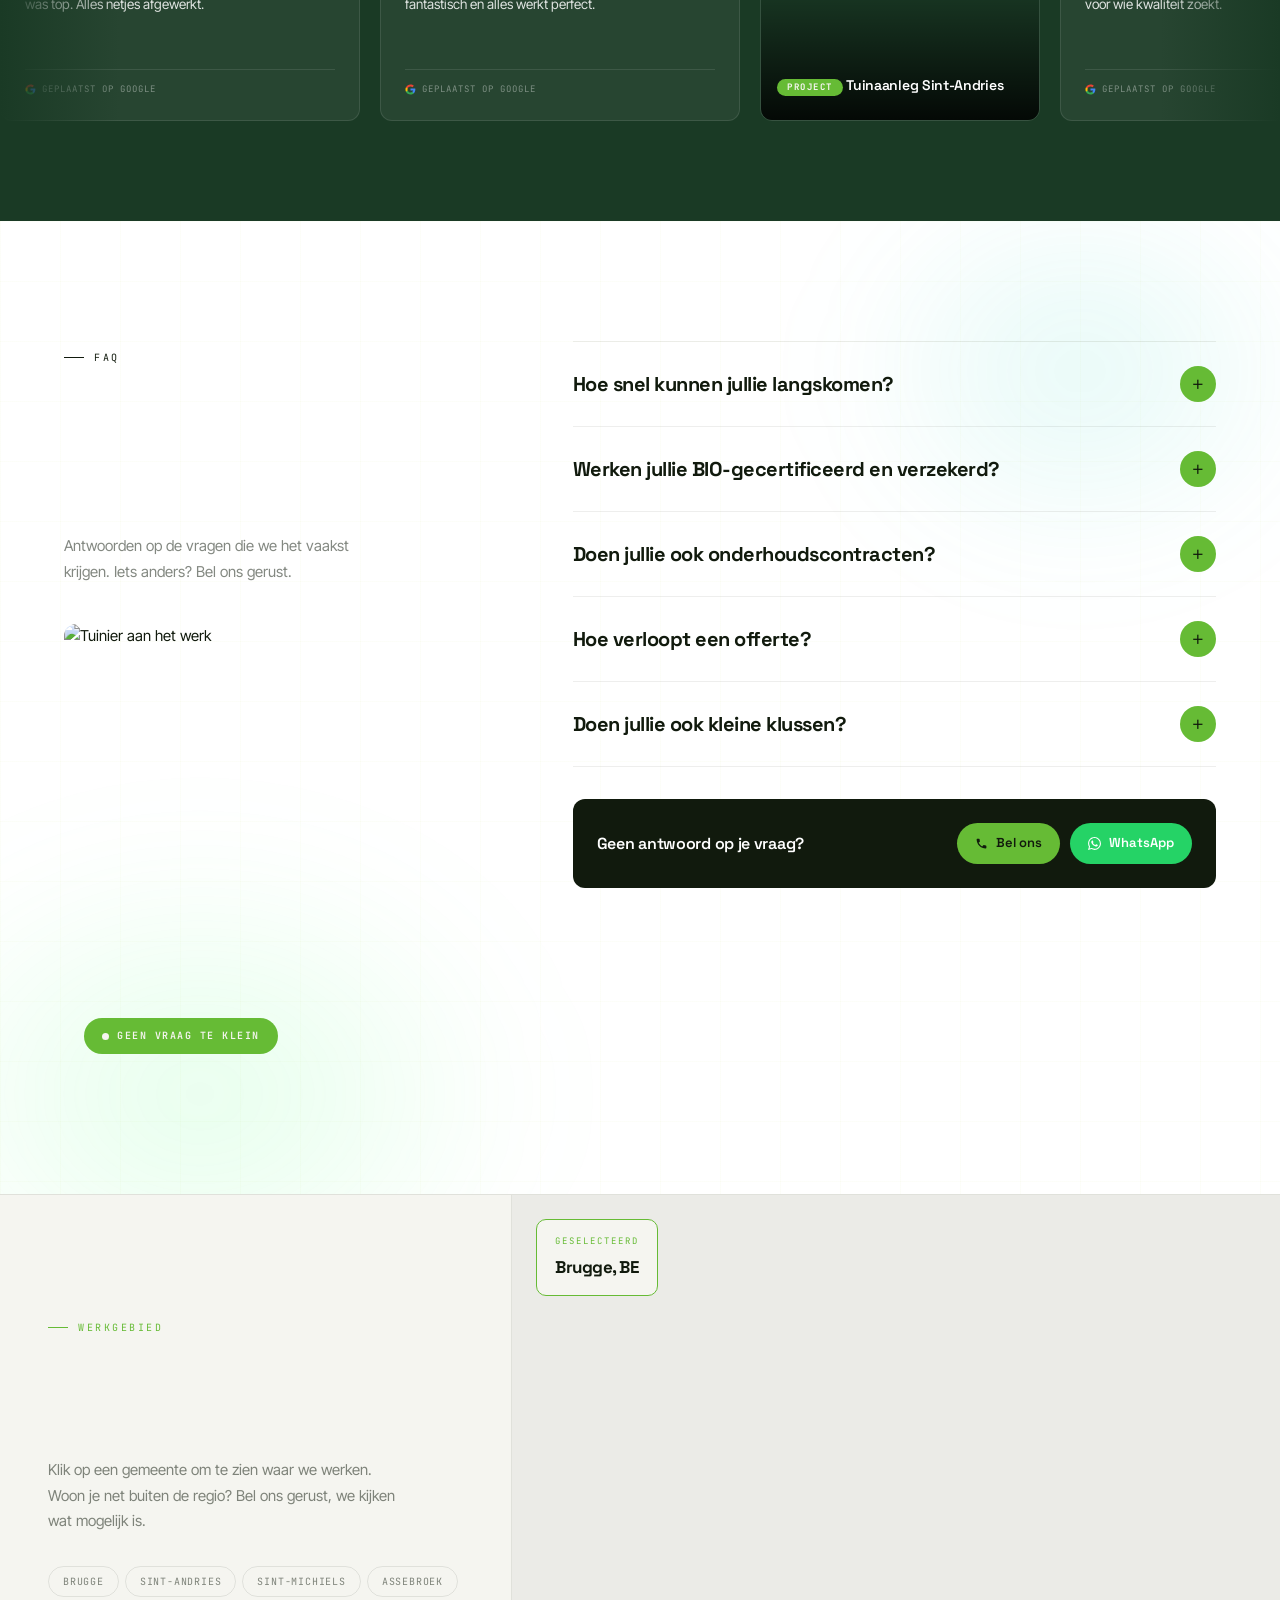
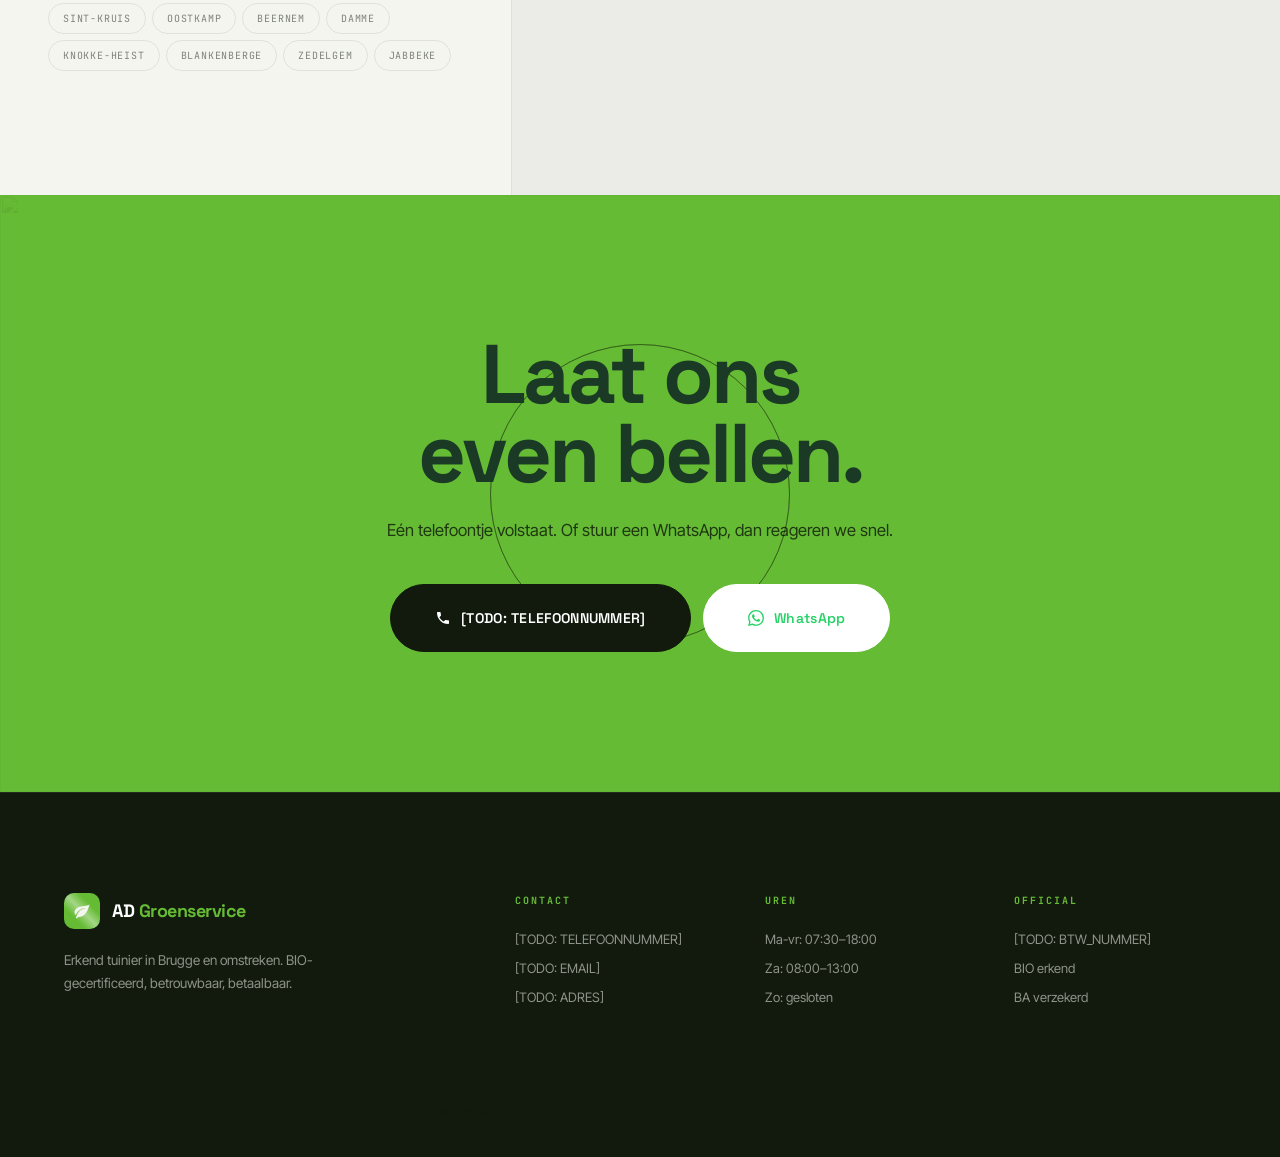
==== commit f025abe4: "feat: hero copy/font overhaul + full Verdant → AD Groenservice rebrand - H1 font: Nunito 900 → Inter" ====
--- a/verdant-ad.html
+++ b/verdant-ad.html
@@ -5,12 +5,12 @@
 <meta name="viewport" content="width=device-width, initial-scale=1.0">
 <meta name="theme-color" content="#000000">
 
-<title>Verdant. Tuinaanleg & onderhoud in Brugge.</title>
+<title>AD Groenservice. Tuinaanleg & onderhoud in Brugge.</title>
 <meta name="description" content="Professionele tuinaanleg en onderhoud in Brugge en West-Vlaanderen. Duurzaam, vakkundig, ecologisch. Bel direct.">
 
 <link rel="preconnect" href="https://fonts.googleapis.com">
 <link rel="preconnect" href="https://fonts.gstatic.com" crossorigin>
-<link href="https://fonts.googleapis.com/css2?family=Space+Grotesk:wght@400;500;600;700&family=Inter+Tight:wght@400;500;600&family=JetBrains+Mono:wght@400;500&display=swap" rel="stylesheet">
+<link href="https://fonts.googleapis.com/css2?family=Nunito:wght@700;800;900&family=Space+Grotesk:wght@400;500;600;700&family=Inter+Tight:wght@400;500;600&family=JetBrains+Mono:wght@400;500&display=swap" rel="stylesheet">
 
 <link rel="stylesheet" href="https://unpkg.com/leaflet@1.9.4/dist/leaflet.css" />
 <script src="https://unpkg.com/leaflet@1.9.4/dist/leaflet.js"></script>
@@ -20,24 +20,24 @@
 
 <style>
   :root {
-    --bg: #0a1408;
-    --bg-2: #0e2418;
-    --bg-3: #142a1c;
-    --white: #F5F8F0;
-    --text: #FFFFFF;
-    --text-dim: #8b9d7a;
-    --text-dark: #0a1408;
-    --text-dark-dim: #4a5a3a;
-    --lime: #C2DD62;
-    --lime-bright: #d4ed7a;
-    --lime-glow: rgba(194, 221, 98, 0.5);
-    --lime-soft: rgba(194, 221, 98, 0.08);
+    --bg: #f5f5f0;
+    --bg-2: #ebebE7;
+    --bg-3: #e0e0dc;
+    --white: #ffffff;
+    --text: #111a0d;
+    --text-dim: rgba(17,26,13,0.52);
+    --text-dark: #111a0d;
+    --text-dark-dim: rgba(17,26,13,0.52);
+    --lime: #66bb35;
+    --lime-bright: #79cc47;
+    --lime-glow: rgba(102,187,53,0.4);
+    --lime-soft: rgba(102,187,53,0.1);
     --forest: #1a3a25;
     --forest-deep: #274029;
     --moss: #3a6a3f;
-    --border: rgba(194, 221, 98, 0.1);
-    --border-strong: rgba(194, 221, 98, 0.25);
-    --border-light: rgba(10, 20, 8, 0.08);
+    --border: rgba(17,26,13,0.09);
+    --border-strong: rgba(17,26,13,0.18);
+    --border-light: rgba(17,26,13,0.07);
   }
 
   * { margin: 0; padding: 0; box-sizing: border-box; }
@@ -156,7 +156,7 @@
   /* FLOATING CONTACT WIDGET */
   .float-contact {
     position: fixed;
-    bottom: 32px;
+    bottom: 96px;
     right: 32px;
     z-index: 90;
     display: flex;
@@ -192,7 +192,7 @@
     background: rgba(10,10,10,0.9);
     backdrop-filter: blur(8px);
     -webkit-backdrop-filter: blur(8px);
-    color: var(--text);
+    color: rgba(255,255,255,0.9);
     font-family: 'Space Grotesk', sans-serif;
     font-size: 11px;
     font-weight: 600;
@@ -208,47 +208,38 @@
   @media (max-width: 768px) { .float-contact { display: none; } }
 
   /* NAV */
-  .nav { position: fixed; top: 0; left: 0; right: 0; padding: 22px 36px; display: flex; justify-content: space-between; align-items: center; z-index: 50; background: transparent; transition: all 0.4s; }
-  .nav.scrolled { background: rgba(5,5,5,0.92); backdrop-filter: blur(20px); -webkit-backdrop-filter: blur(20px); padding: 14px 36px; border-bottom: 1px solid var(--border); }
-  .nav.on-light { background: rgba(245,245,240,0.92); backdrop-filter: blur(20px); border-bottom: 1px solid var(--border-light); }
-  .nav.on-light .logo-text { color: var(--text-dark); }
-  .nav.on-light .logo-text span { color: var(--text-dark-dim); }
-  .logo { display: flex; align-items: center; gap: 12px; text-decoration: none; color: var(--text); }
+  .nav { position: fixed; top: 0; left: 0; right: 0; padding: 30px 36px; display: flex; justify-content: space-between; align-items: center; z-index: 50; background: transparent; transition: all 0.4s; color: #fff; }
+  .nav.scrolled { background: rgba(5,5,5,0.82); backdrop-filter: blur(20px); -webkit-backdrop-filter: blur(20px); padding: 14px 36px; border-bottom: 1px solid rgba(255,255,255,0.1); }
+  .nav.on-light { background: rgba(245,245,241,0.94); backdrop-filter: blur(20px); -webkit-backdrop-filter: blur(20px); border-bottom: 1px solid var(--border-light); color: var(--text); }
+  .nav.on-light .logo-text { color: var(--text); }
+  .nav.on-light .logo-lime { color: var(--lime) !important; }
+  .logo { display: flex; align-items: center; gap: 12px; text-decoration: none; color: inherit; }
   .logo-mark { width: 36px; height: 36px; background: var(--lime); border-radius: 10px; display: flex; align-items: center; justify-content: center; color: var(--bg); position: relative; overflow: hidden; }
-
-  /* ⚡ ANIMATION 1: Logo lightning shimmer */
-  .logo-mark::after {
-    content: ''; position: absolute; inset: -50%;
-    background: linear-gradient(45deg, transparent 40%, rgba(255,255,255,0.4) 50%, transparent 60%);
-    animation: shimmer 4s ease-in-out infinite;
-  }
-  @keyframes shimmer {
-    0%, 100% { transform: translateX(-100%) translateY(-100%); }
-    50% { transform: translateX(100%) translateY(100%); }
-  }
+  .logo-mark::after { content: ''; position: absolute; inset: -50%; background: linear-gradient(45deg, transparent 40%, rgba(255,255,255,0.4) 50%, transparent 60%); animation: shimmer 4s ease-in-out infinite; }
+  @keyframes shimmer { 0%, 100% { transform: translateX(-100%) translateY(-100%); } 50% { transform: translateX(100%) translateY(100%); } }
   .logo-mark svg { position: relative; z-index: 2; }
-
-  .logo-text { font-family: 'Space Grotesk', sans-serif; font-size: 18px; font-weight: 700; letter-spacing: -0.5px; line-height: 1; transition: color 0.4s; }
-  .logo-text span { color: var(--lime); display: block; font-size: 8px; font-weight: 500; font-family: 'JetBrains Mono', monospace; letter-spacing: 2px; margin-top: 3px; }
+  .logo-text { font-family: 'Space Grotesk', sans-serif; font-size: 18px; font-weight: 700; letter-spacing: -0.5px; line-height: 1; transition: color 0.4s; color: inherit; }
+  .logo-lime { color: var(--lime); }
 
   .nav-cta { background: var(--lime); color: var(--bg); padding: 11px 20px; text-decoration: none; font-weight: 600; font-size: 12px; display: flex; align-items: center; gap: 8px; transition: all 0.3s; letter-spacing: 0.3px; border: 1px solid var(--lime); border-radius: 100px; }
   .nav-cta:hover { background: transparent; color: var(--lime); }
   .nav.on-light .nav-cta:hover { color: var(--text-dark); border-color: var(--text-dark); }
-  .nav-links { display: flex; gap: 36px; list-style: none; margin: 0; padding: 0; }
-  .nav-links a { font-size: 13px; color: var(--text-dim); text-decoration: none; font-family: 'Space Grotesk', sans-serif; font-weight: 500; transition: color 0.2s; letter-spacing: 0.2px; }
-  .nav-links a:hover { color: var(--text); }
-  .nav.on-light .nav-links a { color: var(--text-dark-dim); }
-  .nav.on-light .nav-links a:hover { color: var(--text-dark); }
+  .nav-links { display: flex; gap: 48px; list-style: none; margin: 0; padding: 0; }
+  .nav-links a { font-size: 13px; color: rgba(255,255,255,0.72); text-decoration: none; font-family: 'Space Grotesk', sans-serif; font-weight: 500; transition: color 0.2s; letter-spacing: 0.2px; }
+  .nav-links a:hover { color: #fff; }
+  .nav.on-light .nav-links a { color: var(--text-dim); }
+  .nav.on-light .nav-links a:hover { color: var(--text); }
 
   /* ============================================
      HERO
   ============================================ */
-  .hero { min-height: 100vh; padding: 0; position: relative; overflow: hidden; background: var(--bg); display: flex; align-items: stretch; }
+  .hero { min-height: calc(100vh - 48px); margin: 24px; border-radius: 24px; padding: 0; position: relative; overflow: hidden; background: var(--bg); display: flex; align-items: stretch; }
   .hero-video { position: absolute; inset: 0; z-index: 0; }
   .hero-video video, .hero-video img { width: 100%; height: 100%; object-fit: cover; }
   .hero-overlay {
     position: absolute; inset: 0; z-index: 1;
     background:
+      linear-gradient(135deg, rgba(10,40,15,0.6) 0%, rgba(5,25,10,0.3) 55%, transparent 100%),
       linear-gradient(90deg, rgba(5,5,5,0.68) 0%, rgba(5,5,5,0.32) 55%, rgba(5,5,5,0.06) 100%),
       linear-gradient(180deg, rgba(5,5,5,0.22) 0%, transparent 35%, transparent 58%, rgba(5,5,5,0.88) 100%);
   }
@@ -270,12 +261,12 @@
      GRID + MOUSE FOLLOW GLOW
   ============================================ */
   .hero-grid {
+    display: none;
     position: absolute;
     inset: 0;
     z-index: 1;
     pointer-events: none;
     overflow: hidden;
-    /* CSS variables die JS update voor mouse positie */
     --mouse-x: 50%;
     --mouse-y: 50%;
   }
@@ -315,12 +306,7 @@
     transform: scale(1.02);
   }
   /* Corner brackets - blueprint style */
-  .hero-corners {
-    position: absolute;
-    inset: 32px;
-    z-index: 2;
-    pointer-events: none;
-  }
+  .hero-corners { display: none; }
   .hero-corner {
     position: absolute;
     width: 32px; height: 32px;
@@ -332,13 +318,11 @@
   .hero-corner.bl { bottom: 0; left: 0; border-right: none; border-top: none; }
   .hero-corner.br { bottom: 0; right: 0; border-left: none; border-top: none; }
 
-  .hero-content { position: relative; z-index: 2; width: 100%; max-width: 1300px; margin: 0 auto; padding: 140px 5% 160px; display: flex; flex-direction: column; justify-content: center; }
-  .hero-meta { display: flex; gap: 16px; align-items: center; margin-bottom: 36px; font-family: 'JetBrains Mono', monospace; font-size: 10px; color: var(--lime); letter-spacing: 2.5px; text-transform: uppercase; opacity: 0; }
-  .hero-meta .dot { width: 7px; height: 7px; background: var(--lime); border-radius: 50%; box-shadow: 0 0 10px var(--lime); animation: pulse 1.5s infinite; }
-  @keyframes pulse { 0%, 100% { opacity: 1; box-shadow: 0 0 0 0 var(--lime-glow); } 50% { opacity: 0.6; box-shadow: 0 0 0 8px transparent; } }
-  .hero-meta-divider { width: 1px; height: 12px; background: rgba(255,255,255,0.2); }
-
-  h1 { font-family: 'Space Grotesk', sans-serif; font-weight: 700; font-size: clamp(40px, 7vw, 92px); line-height: 1; letter-spacing: -2.5px; margin-bottom: 36px; max-width: 900px; text-shadow: 0 4px 30px rgba(0,0,0,0.6); }
+  .hero-content { position: relative; z-index: 2; width: 100%; max-width: 1300px; margin: 0 auto; padding: 140px 5% 80px; display: grid; grid-template-columns: 1fr 1fr; gap: 48px; align-items: end; color: #ffffff; }
+  .hero-left { display: flex; flex-direction: column; justify-content: flex-end; }
+  .hero-meta { display: flex; align-items: center; margin-bottom: 28px; font-family: 'Space Grotesk', sans-serif; font-size: 11px; color: var(--lime); letter-spacing: 2px; text-transform: uppercase; opacity: 0; font-weight: 700; }
+
+  h1 { font-family: 'Inter Tight', sans-serif; font-weight: 800; font-size: clamp(40px, 6.8vw, 92px); line-height: 1.0; letter-spacing: -2px; margin-bottom: 36px; max-width: 900px; text-shadow: 0 4px 30px rgba(0,0,0,0.6); }
   h1 .word-line { display: block; overflow: hidden; padding: 2px 0; }
   h1 .word { display: inline-block; transform: translateY(110%); }
   h1 .lime { color: var(--lime); }
@@ -412,14 +396,14 @@
 
   /* SECONDARY: transparant → wit bij hover (tekst wordt zwart) */
   .btn-secondary {
-    background: rgba(0,0,0,0.3);
+    background: rgba(255,255,255,0.08);
+    color: rgba(255,255,255,0.85);
+    border-color: rgba(255,255,255,0.3);
+  }
+  .btn-secondary::before { background: rgba(255,255,255,0.95); }
+  .btn-secondary:hover {
     color: var(--text);
-    border-color: rgba(255,255,255,0.3);
-  }
-  .btn-secondary::before { background: var(--text); }
-  .btn-secondary:hover {
-    color: var(--bg);
-    border-color: var(--text);
+    border-color: rgba(255,255,255,0.5);
   }
 
   /* DARK-LIGHT (op lime achtergrond): zwart → wit bij hover (tekst wordt zwart) */
@@ -475,6 +459,28 @@
   }
   .hero-float-card-link:hover { gap: 10px; }
 
+  /* Hero service pill chips */
+  .hero-service-pills { margin-top: 32px; opacity: 0; }
+  .hero-pills-label { font-family: 'Space Grotesk', sans-serif; font-size: 10px; font-weight: 700; letter-spacing: 2px; text-transform: uppercase; color: rgba(255,255,255,0.45); display: block; margin-bottom: 12px; }
+  .hero-pills { display: grid; grid-template-columns: 1fr 1fr; gap: 8px; }
+  .hero-pill { padding: 7px 16px; border: 1px solid rgba(255,255,255,0.18); border-radius: 100px; font-family: 'Space Grotesk', sans-serif; font-size: 12px; color: rgba(255,255,255,0.82); font-weight: 600; background: rgba(8,28,12,0.5); backdrop-filter: blur(10px); -webkit-backdrop-filter: blur(10px); cursor: pointer; transition: background 0.25s, border-color 0.25s, color 0.25s, transform 0.2s; }
+  .hero-pill:hover { background: rgba(102,187,53,0.15); border-color: var(--lime); color: #fff; transform: translateY(-2px); }
+
+  /* Hero cards panel (right side) */
+  .hero-panel { display: flex; flex-direction: column; gap: 12px; opacity: 0; position: relative; z-index: 4; }
+  .hero-panel-cards { display: flex; flex-direction: row; gap: 10px; }
+  .hero-panel-cards .hero-panel-card { flex: 1; min-width: 0; transition: opacity 0.45s ease, border-color 0.45s ease, transform 0.45s ease, box-shadow 0.3s ease; }
+  .hero-panel-card { background: rgba(255,255,255,0.07); backdrop-filter: blur(32px) saturate(180%); -webkit-backdrop-filter: blur(32px) saturate(180%); border: 1px solid rgba(255,255,255,0.18); border-radius: 16px; padding: 14px 16px; display: flex; align-items: center; gap: 12px; box-shadow: 0 4px 24px rgba(0,0,0,0.25), inset 0 1px 0 rgba(255,255,255,0.15); text-decoration: none; color: inherit; }
+  .hero-panel-card.active-card { border-color: rgba(255,255,255,0.32); box-shadow: 0 4px 32px rgba(0,0,0,0.3), inset 0 1px 0 rgba(255,255,255,0.2); }
+  .hero-panel-card.dim-card { opacity: 0.55; transform: scale(0.97); }
+  .hero-panel-card:hover { opacity: 1 !important; transform: scale(1.02) !important; border-color: rgba(102,187,53,0.5) !important; box-shadow: 0 8px 40px rgba(0,0,0,0.35), inset 0 1px 0 rgba(255,255,255,0.2) !important; cursor: pointer; }
+  .hero-panel-card img { width: 76px; height: 76px; border-radius: 10px; object-fit: cover; flex-shrink: 0; }
+  .hero-panel-card-title { font-family: 'Space Grotesk', sans-serif; font-size: 14px; font-weight: 700; color: #ffffff; margin-bottom: 5px; line-height: 1.2; }
+  .hero-panel-card-desc { font-family: 'Inter Tight', sans-serif; font-size: 11px; color: rgba(255,255,255,0.55); line-height: 1.5; display: -webkit-box; -webkit-line-clamp: 2; line-clamp: 2; -webkit-box-orient: vertical; overflow: hidden; }
+  .hero-panel-dots { display: flex; gap: 6px; align-items: center; justify-content: flex-end; padding-right: 2px; margin-top: 4px; }
+  .hero-panel-dot { height: 8px; width: 8px; border-radius: 50%; background: rgba(255,255,255,0.28); transition: background 0.45s ease, width 0.45s ease, border-radius 0.45s ease; flex-shrink: 0; }
+  .hero-panel-dot.active { background: var(--lime); width: 28px; border-radius: 4px; }
+
   /* ============================================
      SITE INTRO OVERLAY
   ============================================ */
@@ -494,15 +500,15 @@
     background: var(--bg);
     z-index: 0;
   }
-  /* Depth gradient — gives the dark bg warmth and botanical atmosphere */
+  /* Subtle radial glow — light botanical */
   #intro-bg::before {
     content: '';
     position: absolute;
     inset: 0;
     background:
-      radial-gradient(ellipse 80% 70% at 50% 58%, rgba(20,42,28,0.96) 0%, transparent 68%),
-      radial-gradient(ellipse 45% 35% at 20% 22%, rgba(58,106,63,0.11) 0%, transparent 55%),
-      radial-gradient(ellipse 45% 35% at 80% 78%, rgba(58,106,63,0.09) 0%, transparent 55%);
+      radial-gradient(ellipse 70% 60% at 50% 55%, rgba(102,187,53,0.07) 0%, transparent 70%),
+      radial-gradient(ellipse 40% 30% at 15% 20%, rgba(102,187,53,0.05) 0%, transparent 55%),
+      radial-gradient(ellipse 40% 30% at 85% 80%, rgba(102,187,53,0.04) 0%, transparent 55%);
     pointer-events: none;
   }
 
@@ -556,7 +562,7 @@
     display: flex;
     align-items: center;
     justify-content: center;
-    color: var(--bg);
+    color: #ffffff;
     position: relative;
     overflow: hidden;
   }
@@ -578,7 +584,7 @@
     font-family: 'Space Grotesk', sans-serif;
     font-size: clamp(52px, 7vw, 88px);
     font-weight: 700;
-    color: var(--white);
+    color: var(--text);
     line-height: 1;
   }
   #intro-tagline {
@@ -601,10 +607,10 @@
   }
 
   /* MARQUEE */
-  .marquee { background: var(--lime); color: var(--bg); padding: 18px 0; overflow: hidden; position: relative; z-index: 2; }
+  .marquee { background: var(--lime); color: var(--forest); padding: 18px 0; overflow: hidden; position: relative; z-index: 2; }
   .marquee-track { display: flex; gap: 40px; white-space: nowrap; animation: marqueeMove 30s linear infinite; }
   .marquee-item { display: flex; align-items: center; gap: 40px; font-family: 'Space Grotesk', sans-serif; font-weight: 700; font-size: clamp(16px, 1.6vw, 22px); letter-spacing: -0.4px; }
-  .marquee-item::after { content: ''; display: inline-block; width: 6px; height: 6px; background: var(--bg); border-radius: 50%; flex-shrink: 0; }
+  .marquee-item::after { content: ''; display: inline-block; width: 6px; height: 6px; background: var(--forest); border-radius: 50%; flex-shrink: 0; }
   @keyframes marqueeMove { 0% { transform: translateX(0); } 100% { transform: translateX(-50%); } }
 
   /* SECTIONS */
@@ -780,7 +786,7 @@
 
   .ba-label { position: absolute; top: 16px; padding: 6px 14px; border-radius: 100px; font-family: 'JetBrains Mono', monospace; font-size: 10px; letter-spacing: 1.5px; text-transform: uppercase; font-weight: 600; z-index: 2; backdrop-filter: blur(8px); }
   .ba-label.before { left: 16px; background: rgba(5,5,5,0.7); color: var(--white); border: 1px solid rgba(255,255,255,0.2); }
-  .ba-label.after { right: 16px; background: var(--lime); color: var(--bg); }
+  .ba-label.after { right: 16px; background: var(--lime); color: var(--forest); }
   .ba-info { padding: 24px; }
   .ba-info h3 { font-family: 'Space Grotesk', sans-serif; font-weight: 700; font-size: 18px; margin-bottom: 8px; letter-spacing: -0.5px; }
   .ba-info p { color: var(--text-dim); font-size: 13.5px; line-height: 1.6; margin-bottom: 16px; }
@@ -901,11 +907,16 @@
      REVIEWS - INFINITE MARQUEE
   ============================================ */
   .reviews-section {
-    background: var(--bg);
+    background: var(--forest);
     padding: 120px 0 80px;
-    border-top: 1px solid var(--border);
+    border-top: none;
     overflow: hidden;
-  }
+    color: var(--white);
+  }
+  .reviews-section .section-title { color: var(--white); }
+  .reviews-section .google-summary-score { color: var(--white); }
+  .reviews-section .google-summary-count { color: rgba(255,255,255,0.5); }
+  .reviews-section a.google-summary-count:hover { color: var(--lime); }
   .reviews-header {
     display: grid; grid-template-columns: 1fr 1fr;
     gap: 48px; margin: 0 5% 56px; align-items: end;
@@ -955,11 +966,11 @@
   }
   .reviews-marquee::before {
     left: 0;
-    background: linear-gradient(to right, var(--bg), transparent);
+    background: linear-gradient(to right, var(--forest), transparent);
   }
   .reviews-marquee::after {
     right: 0;
-    background: linear-gradient(to left, var(--bg), transparent);
+    background: linear-gradient(to left, var(--forest), transparent);
   }
 
   .reviews-track {
@@ -976,8 +987,8 @@
   }
 
   .review-card {
-    background: var(--bg-2);
-    border: 1px solid var(--border);
+    background: rgba(255,255,255,0.06);
+    border: 1px solid rgba(255,255,255,0.1);
     border-radius: 12px;
     padding: 24px;
     transition: all 0.3s;
@@ -988,7 +999,7 @@
   .review-card:hover {
     border-color: var(--lime);
     transform: translateY(-3px);
-    background: var(--bg-3);
+    background: rgba(255,255,255,0.1);
   }
   /* Photo card variant - shows project image between reviews */
   .review-photo-card {
@@ -997,7 +1008,7 @@
     border-radius: 12px;
     overflow: hidden;
     position: relative;
-    border: 1px solid var(--border);
+    border: 1px solid rgba(255,255,255,0.12);
     transition: border-color 0.3s, transform 0.3s;
   }
   .review-photo-card:hover {
@@ -1047,7 +1058,7 @@
   .review-top { display: flex; align-items: center; gap: 12px; margin-bottom: 12px; }
   .review-avatar {
     width: 40px; height: 40px; border-radius: 50%;
-    background: var(--bg-3);
+    background: rgba(255,255,255,0.12);
     display: flex; align-items: center; justify-content: center;
     font-family: 'Space Grotesk', sans-serif; font-weight: 600;
     font-size: 15px; color: var(--lime);
@@ -1057,11 +1068,11 @@
   .review-author { flex: 1; min-width: 0; }
   .review-name {
     font-family: 'Inter Tight', sans-serif; font-weight: 600;
-    font-size: 14px; color: var(--text); margin-bottom: 2px;
+    font-size: 14px; color: #ffffff; margin-bottom: 2px;
   }
   .review-meta {
     display: flex; align-items: center; gap: 6px;
-    font-size: 11px; color: var(--text-dim);
+    font-size: 11px; color: rgba(255,255,255,0.5);
   }
   .review-stars-row {
     display: flex; align-items: center; gap: 8px;
@@ -1091,16 +1102,16 @@
     100% { transform: scale(1); }
   }
 
-  .review-date { font-size: 11px; color: var(--text-dim); }
+  .review-date { font-size: 11px; color: rgba(255,255,255,0.4); }
   .review-text {
     color: rgba(255,255,255,0.85); font-size: 13.5px;
     line-height: 1.6; margin-bottom: 14px; flex: 1;
   }
   .review-google {
     display: flex; align-items: center; gap: 6px;
-    padding-top: 12px; border-top: 1px solid var(--border);
+    padding-top: 12px; border-top: 1px solid rgba(255,255,255,0.1);
     font-family: 'JetBrains Mono', monospace; font-size: 9px;
-    color: var(--text-dim); letter-spacing: 1px;
+    color: rgba(255,255,255,0.4); letter-spacing: 1px;
     text-transform: uppercase;
   }
 
@@ -1424,7 +1435,7 @@
     100% { width: 1400px; height: 1400px; opacity: 0; }
   }
 
-  .final-cta h2 { font-family: 'Space Grotesk', sans-serif; font-weight: 700; font-size: clamp(40px, 6.5vw, 100px); margin-bottom: 24px; line-height: 0.95; letter-spacing: -3px; position: relative; z-index: 1; color: var(--bg); }
+  .final-cta h2 { font-family: 'Space Grotesk', sans-serif; font-weight: 700; font-size: clamp(40px, 6.5vw, 100px); margin-bottom: 24px; line-height: 0.95; letter-spacing: -3px; position: relative; z-index: 1; color: var(--forest); }
   .final-cta p { font-size: clamp(15px, 1.3vw, 18px); margin-bottom: 40px; color: rgba(0,0,0,0.7); position: relative; z-index: 1; max-width: 540px; margin-left: auto; margin-right: auto; line-height: 1.6; }
   .btn-cta-final { position: relative; z-index: 1; padding: 22px 44px; font-size: 14px; }
   .final-cta-buttons {
@@ -1437,12 +1448,13 @@
   }
 
   /* FOOTER */
-  footer { background: var(--bg); padding: 100px 5% 36px; border-top: 1px solid var(--border); position: relative; z-index: 1; }
+  footer { background: #111a0d; color: var(--white); padding: 100px 5% 36px; border-top: 1px solid rgba(255,255,255,0.08); position: relative; z-index: 1; }
   .footer-content { max-width: 1300px; margin: 0 auto; display: grid; grid-template-columns: 2fr 1fr 1fr 1fr; gap: 48px; }
   .footer-brand p { color: var(--text-dim); font-size: 13.5px; margin-top: 20px; max-width: 300px; line-height: 1.7; }
   .footer-col h4 { font-family: 'JetBrains Mono', monospace; font-size: 10px; text-transform: uppercase; letter-spacing: 2px; color: var(--lime); margin-bottom: 20px; }
-  .footer-col p, .footer-col a { color: var(--text-dim); text-decoration: none; font-size: 13px; display: block; margin-bottom: 8px; transition: color 0.2s; line-height: 1.6; }
+  .footer-col p, .footer-col a { color: rgba(245,245,240,0.55); text-decoration: none; font-size: 13px; display: block; margin-bottom: 8px; transition: color 0.2s; line-height: 1.6; }
   .footer-col a:hover { color: var(--lime); }
+  .footer-brand p { color: rgba(245,245,240,0.55); }
   .copyright { max-width: 1300px; margin: 64px auto 0; padding-top: 24px; border-top: 1px solid var(--border); color: var(--text-dim); font-size: 10px; text-align: center; font-family: 'JetBrains Mono', monospace; letter-spacing: 2px; }
 
   /* ============================================
@@ -1504,12 +1516,10 @@
 
     /* HERO */
     section { padding: 60px 5%; }
-    .hero { min-height: 95vh; }
-    .hero-content { padding: 110px 5% 160px; }
-    .hero-corners { display: none; }
-    .hero-grid::before { background-size: 50px 50px; }
-    /* Op mobile: geen mouse follow glow (geen muis) */
-    .hero-grid::after { display: none; }
+    .hero { min-height: calc(100vh - 16px); margin: 8px; border-radius: 16px; }
+    .hero-content { padding: 110px 5% 80px; grid-template-columns: 1fr; gap: 0; }
+    .hero-panel { display: none; }
+    .hero-service-pills { display: none; }
     h1 { font-size: clamp(34px, 9vw, 56px); letter-spacing: -1.5px; margin-bottom: 24px; }
     .hero-sub { font-size: 14px; margin-bottom: 32px; max-width: 100%; }
     .hero-meta { font-size: 9px; gap: 10px; margin-bottom: 24px; flex-wrap: wrap; }
@@ -1779,7 +1789,7 @@
 
 /* ── Chatbot Widget ──────────────────────────────────────────────── */
 #faq-btn {
-  position:fixed;bottom:24px;right:24px;z-index:9998;
+  position:fixed;bottom:32px;right:32px;z-index:9998;
   width:56px;height:56px;border-radius:50%;
   background:var(--lime);border:none;cursor:pointer;
   display:flex;align-items:center;justify-content:center;
@@ -1942,7 +1952,7 @@
     <div id="intro-mark">
       <svg width="48" height="48" viewBox="0 0 24 24" fill="currentColor" aria-hidden="true"><path d="M17 8C8 10 5.9 16.17 3.82 21.34l1.89.66.95-2.3c.48.17.98.3 1.34.3C19 20 22 3 22 3c-1 2-8 2.25-13 3.25S2 11.5 2 13.5s1.75 3.75 1.75 3.75C7 8 17 8 17 8z"/></svg>
     </div>
-    <div id="intro-name">Verdant.</div>
+    <div id="intro-name">AD Groenservice.</div>
     <div id="intro-tagline">Tuinaanleg &amp; onderhoud · Brugge</div>
   </div>
   <div id="intro-line"></div>
@@ -1969,18 +1979,18 @@
     <svg width="14" height="14" viewBox="0 0 24 24" fill="currentColor" aria-hidden="true"><path d="M20 15.5c-1.25 0-2.45-.2-3.57-.57-.35-.11-.74-.03-1.02.24l-2.2 2.2c-2.83-1.44-5.15-3.75-6.59-6.59l2.2-2.21c.28-.26.36-.65.25-1C8.7 6.45 8.5 5.25 8.5 4c0-.55-.45-1-1-1H4c-.55 0-1 .45-1 1 0 9.39 7.61 17 17 17 .55 0 1-.45 1-1v-3.5c0-.55-.45-1-1-1z"/></svg>
     Bellen
   </a>
-  <a href="https://wa.me/32000000000?text=Hallo%20Verdant%2C%20ik%20heb%20een%20vraag." class="mc-wa" target="_blank" rel="noopener noreferrer" aria-label="Stuur WhatsApp">
+  <a href="https://wa.me/32000000000?text=Hallo%20AD%20Groenservice%2C%20ik%20heb%20een%20vraag." class="mc-wa" target="_blank" rel="noopener noreferrer" aria-label="Stuur WhatsApp">
     <svg width="14" height="14" viewBox="0 0 24 24" fill="currentColor" aria-hidden="true"><path d="M17.472 14.382c-.297-.149-1.758-.867-2.03-.967-.273-.099-.471-.148-.67.15-.197.297-.767.966-.94 1.164-.173.199-.347.223-.644.075-.297-.15-1.255-.463-2.39-1.475-.883-.788-1.48-1.761-1.653-2.059-.173-.297-.018-.458.13-.606.134-.133.298-.347.446-.52.149-.174.198-.298.297-.497.099-.198.05-.371-.025-.52-.075-.149-.669-1.612-.916-2.207-.242-.579-.487-.5-.669-.51-.173-.008-.371-.01-.57-.01-.198 0-.52.074-.792.372-.272.297-1.04 1.016-1.04 2.479 0 1.462 1.065 2.875 1.213 3.074.149.198 2.096 3.2 5.077 4.487.709.306 1.262.489 1.694.625.712.227 1.36.195 1.871.118.571-.085 1.758-.719 2.006-1.413.248-.694.248-1.289.173-1.413-.074-.124-.272-.198-.57-.347m-5.421 7.403h-.004a9.87 9.87 0 01-5.031-1.378l-.361-.214-3.741.982.998-3.648-.235-.374a9.86 9.86 0 01-1.51-5.26c.001-5.45 4.436-9.884 9.888-9.884 2.64 0 5.122 1.03 6.988 2.898a9.825 9.825 0 012.893 6.994c-.003 5.45-4.437 9.884-9.885 9.884m8.413-18.297A11.815 11.815 0 0012.05 0C5.495 0 .16 5.335.157 11.892c0 2.096.547 4.142 1.588 5.945L.057 24l6.305-1.654a11.882 11.882 0 005.683 1.448h.005c6.554 0 11.89-5.335 11.893-11.893a11.821 11.821 0 00-3.48-8.413z"/></svg>
     WhatsApp
   </a>
 </div>
 
 <nav class="nav" id="nav">
-  <a href="#" class="logo" data-cursor="hover" aria-label="Verdant - terug naar home">
+  <a href="#" class="logo" data-cursor="hover" aria-label="AD Groenservice - terug naar home">
     <div class="logo-mark">
       <svg width="18" height="18" viewBox="0 0 24 24" fill="currentColor" aria-hidden="true"><path d="M17 8C8 10 5.9 16.17 3.82 21.34l1.89.66.95-2.3c.48.17.98.3 1.34.3C19 20 22 3 22 3c-1 2-8 2.25-13 3.25S2 11.5 2 13.5s1.75 3.75 1.75 3.75C7 8 17 8 17 8z"/></svg>
     </div>
-    <div class="logo-text">Verdant<span>EST. 2010</span></div>
+    <div class="logo-text">AD <span class="logo-lime">Groenservice</span></div>
   </a>
   <ul class="nav-links">
     <li><a href="#diensten">Diensten</a></li>
@@ -1988,6 +1998,7 @@
     <li><a href="#werkgebied">Werkgebied</a></li>
     <li><a href="#faq">FAQ</a></li>
   </ul>
+  <a href="#contact" class="nav-cta" data-cursor="hover">Offerte aanvragen</a>
 </nav>
 
 <!-- FLOATING CONTACT WIDGET — slides in after scrolling past fold -->
@@ -1995,7 +2006,7 @@
   <a href="tel:+320000000000" class="fc-btn fc-tel" data-label="Bel ons" data-cursor="hover" aria-label="Bel ons op [TODO: TELEFOONNUMMER]">
     <svg width="20" height="20" viewBox="0 0 24 24" fill="currentColor" aria-hidden="true"><path d="M20 15.5c-1.25 0-2.45-.2-3.57-.57-.35-.11-.74-.03-1.02.24l-2.2 2.2c-2.83-1.44-5.15-3.75-6.59-6.59l2.2-2.21c.28-.26.36-.65.25-1C8.7 6.45 8.5 5.25 8.5 4c0-.55-.45-1-1-1H4c-.55 0-1 .45-1 1 0 9.39 7.61 17 17 17 .55 0 1-.45 1-1v-3.5c0-.55-.45-1-1-1z"/></svg>
   </a>
-  <a href="https://wa.me/32000000000?text=Hallo%20Verdant%2C%20ik%20heb%20een%20vraag." class="fc-btn fc-wa" data-label="WhatsApp" data-cursor="hover" target="_blank" rel="noopener noreferrer" aria-label="Stuur WhatsApp bericht">
+  <a href="https://wa.me/32000000000?text=Hallo%20AD%20Groenservice%2C%20ik%20heb%20een%20vraag." class="fc-btn fc-wa" data-label="WhatsApp" data-cursor="hover" target="_blank" rel="noopener noreferrer" aria-label="Stuur WhatsApp bericht">
     <svg width="20" height="20" viewBox="0 0 24 24" fill="currentColor" aria-hidden="true"><path d="M17.472 14.382c-.297-.149-1.758-.867-2.03-.967-.273-.099-.471-.148-.67.15-.197.297-.767.966-.94 1.164-.173.199-.347.223-.644.075-.297-.15-1.255-.463-2.39-1.475-.883-.788-1.48-1.761-1.653-2.059-.173-.297-.018-.458.13-.606.134-.133.298-.347.446-.52.149-.174.198-.298.298-.497.099-.198.05-.371-.025-.52-.075-.149-.669-1.612-.916-2.207-.242-.579-.487-.5-.669-.51-.173-.008-.371-.01-.57-.01-.198 0-.52.074-.792.372-.272.297-1.04 1.016-1.04 2.479 0 1.462 1.065 2.875 1.213 3.074.149.198 2.096 3.2 5.077 4.487.709.306 1.262.489 1.694.625.712.227 1.36.195 1.871.118.571-.085 1.758-.719 2.006-1.413.248-.694.248-1.289.173-1.413-.074-.124-.272-.198-.57-.347m-5.421 7.403h-.004a9.87 9.87 0 01-5.031-1.378l-.361-.214-3.741.982.998-3.648-.235-.374a9.86 9.86 0 01-1.51-5.26c.001-5.45 4.436-9.884 9.888-9.884 2.64 0 5.122 1.03 6.988 2.898a9.825 9.825 0 012.893 6.994c-.003 5.45-4.437 9.884-9.885 9.884m8.413-18.297A11.815 11.815 0 0012.05 0C5.495 0 .16 5.335.157 11.892c0 2.096.547 4.142 1.588 5.945L.057 24l6.305-1.654a11.882 11.882 0 005.683 1.448h.005c6.554 0 11.89-5.335 11.893-11.893a11.821 11.821 0 00-3.48-8.413z"/></svg>
   </a>
 </div>
@@ -2023,51 +2034,55 @@
   </div>
 
   <div class="hero-content">
-    <div class="hero-meta">
-      <span class="dot"></span>
-      <span>Vandaag beschikbaar</span>
-      <span class="hero-meta-divider"></span>
-      <span>Brugge en West-Vlaanderen</span>
+    <div class="hero-left">
+      <div class="hero-meta">
+        <span>Tuinaanleg &amp; onderhoud</span>
+      </div>
+
+      <h1>
+        <span class="word-line"><span class="word">Vakkennis,</span></span>
+        <span class="word-line"><span class="word">geen praatjes.</span></span>
+      </h1>
+
+      <p class="hero-sub">
+        Van maaien en snoeien tot ontmossen en bladruimen. Jan doet het netjes — met vaste prijs en zonder gedoe.
+      </p>
+
+      <div class="cta-group">
+        <a href="tel:+320000000000" class="btn btn-primary magnetic" data-cursor="hover" aria-label="Bel ons nu op [TODO: TELEFOONNUMMER]">
+          <svg width="14" height="14" viewBox="0 0 24 24" fill="currentColor" aria-hidden="true"><path d="M20 15.5c-1.25 0-2.45-.2-3.57-.57-.35-.11-.74-.03-1.02.24l-2.2 2.2c-2.83-1.44-5.15-3.75-6.59-6.59l2.2-2.21c.28-.26.36-.65.25-1C8.7 6.45 8.5 5.25 8.5 4c0-.55-.45-1-1-1H4c-.55 0-1 .45-1 1 0 9.39 7.61 17 17 17 .55 0 1-.45 1-1v-3.5c0-.55-.45-1-1-1z"/></svg>
+          <span>Bel direct</span>
+        </a>
+        <a href="#realisaties" class="btn btn-secondary magnetic" data-cursor="hover">
+          <span>Bekijk projecten</span>
+        </a>
+      </div>
+
     </div>
 
-    <h1>
-      <span class="word-line"><span class="word">De tuin</span></span>
-      <span class="word-line">
-        <span class="word">die </span>
-        <span class="word"><span class="lime">groeit.</span></span>
-      </span>
-    </h1>
-
-    <p class="hero-sub">
-      Van maaien en snoeien tot ontmossen en bladruimen. Jan doet het netjes — met vaste prijs en zonder gedoe.
-    </p>
-
-    <div class="cta-group">
-      <a href="tel:+320000000000" class="btn btn-primary magnetic" data-cursor="hover" aria-label="Bel ons nu op [TODO: TELEFOONNUMMER]">
-        <svg width="14" height="14" viewBox="0 0 24 24" fill="currentColor" aria-hidden="true"><path d="M20 15.5c-1.25 0-2.45-.2-3.57-.57-.35-.11-.74-.03-1.02.24l-2.2 2.2c-2.83-1.44-5.15-3.75-6.59-6.59l2.2-2.21c.28-.26.36-.65.25-1C8.7 6.45 8.5 5.25 8.5 4c0-.55-.45-1-1-1H4c-.55 0-1 .45-1 1 0 9.39 7.61 17 17 17 .55 0 1-.45 1-1v-3.5c0-.55-.45-1-1-1z"/></svg>
-        <span>Bel direct</span>
-      </a>
-      <a href="https://wa.me/32000000000?text=Hallo%20Verdant%2C%20ik%20heb%20een%20vraag." class="btn btn-whatsapp magnetic" data-cursor="hover" target="_blank" rel="noopener noreferrer" aria-label="Stuur ons een WhatsApp bericht">
-        <svg width="14" height="14" viewBox="0 0 24 24" fill="currentColor" aria-hidden="true"><path d="M17.472 14.382c-.297-.149-1.758-.867-2.03-.967-.273-.099-.471-.148-.67.15-.197.297-.767.966-.94 1.164-.173.199-.347.223-.644.075-.297-.15-1.255-.463-2.39-1.475-.883-.788-1.48-1.761-1.653-2.059-.173-.297-.018-.458.13-.606.134-.133.298-.347.446-.52.149-.174.198-.298.297-.497.099-.198.05-.371-.025-.52-.075-.149-.669-1.612-.916-2.207-.242-.579-.487-.5-.669-.51-.173-.008-.371-.01-.57-.01-.198 0-.52.074-.792.372-.272.297-1.04 1.016-1.04 2.479 0 1.462 1.065 2.875 1.213 3.074.149.198 2.096 3.2 5.077 4.487.709.306 1.262.489 1.694.625.712.227 1.36.195 1.871.118.571-.085 1.758-.719 2.006-1.413.248-.694.248-1.289.173-1.413-.074-.124-.272-.198-.57-.347m-5.421 7.403h-.004a9.87 9.87 0 01-5.031-1.378l-.361-.214-3.741.982.998-3.648-.235-.374a9.86 9.86 0 01-1.51-5.26c.001-5.45 4.436-9.884 9.888-9.884 2.64 0 5.122 1.03 6.988 2.898a9.825 9.825 0 012.893 6.994c-.003 5.45-4.437 9.884-9.885 9.884m8.413-18.297A11.815 11.815 0 0012.05 0C5.495 0 .16 5.335.157 11.892c0 2.096.547 4.142 1.588 5.945L.057 24l6.305-1.654a11.882 11.882 0 005.683 1.448h.005c6.554 0 11.89-5.335 11.893-11.893a11.821 11.821 0 00-3.48-8.413z"/></svg>
-        <span>WhatsApp</span>
-      </a>
-      <a href="#diensten" class="btn btn-secondary magnetic" data-cursor="hover">
-        <span>Ons werk</span>
-        <span aria-hidden="true">↓</span>
-      </a>
+    <div class="hero-panel" id="heroPanel">
+      <div class="hero-panel-cards">
+        <a href="#diensten" class="hero-panel-card" aria-label="Bekijk onze tuinaanleg service">
+          <img src="https://images.unsplash.com/photo-1416879595882-3373a0480b5b?auto=format&fit=crop&w=144&h=144&q=80" alt="Tuinaanleg Brugge" loading="lazy">
+          <div>
+            <div class="hero-panel-card-title">Tuinaanleg</div>
+            <div class="hero-panel-card-desc">Vakkundige aanleg op maat, netjes afgewerkt en op vaste prijs.</div>
+          </div>
+        </a>
+        <a href="#diensten" class="hero-panel-card" aria-label="Bekijk onderhoud service">
+          <img src="https://images.unsplash.com/photo-1591857177580-dc82b9ac4e1e?auto=format&fit=crop&w=144&h=144&q=80" alt="Snoeiwerk en onderhoud" loading="lazy">
+          <div>
+            <div class="hero-panel-card-title">Onderhoud</div>
+            <div class="hero-panel-card-desc">Altijd dezelfde vakman — geen onderaannemers, vaste prijs.</div>
+          </div>
+        </a>
+      </div>
+      <div class="hero-panel-dots">
+        <span class="hero-panel-dot active"></span>
+        <span class="hero-panel-dot"></span>
+        <span class="hero-panel-dot"></span>
+      </div>
     </div>
-  </div>
-
-  <div class="hero-float-card" id="heroFloatCard">
-    <div class="hero-float-card-eyebrow">
-      <div class="hero-float-card-dot"></div>
-      <span>Jan's belofte</span>
-    </div>
-    <p>Vaste prijs vóór het begin. Netjes afgewerkt. Altijd Jan die langskomt — geen onderaannemers.</p>
-    <a href="#diensten" class="hero-float-card-link">
-      Bekijk diensten
-      <svg width="12" height="12" viewBox="0 0 24 24" fill="currentColor" aria-hidden="true"><path d="M5 12h14M12 5l7 7-7 7"/></svg>
-    </a>
   </div>
 
 </header>
@@ -2093,7 +2108,7 @@
   <div class="container">
     <div class="intro-grid">
       <div class="intro-image" style="position: relative;">
-        <img src="https://images.unsplash.com/photo-1416879595882-3373a0480b5b?auto=format&fit=crop&w=900&q=80" alt="Verdant tuinier aan het werk">
+        <img src="https://images.unsplash.com/photo-1416879595882-3373a0480b5b?auto=format&fit=crop&w=900&q=80" alt="AD Groenservice tuinier aan het werk">
         <div class="mask"></div>
         <div class="badge">Beschikbaar</div>
         <div class="evergreen-badge" style="top: 50%; left: 50%; transform: translate(-50%, -50%);">
@@ -2112,7 +2127,7 @@
         </div>
       </div>
       <div class="intro-content">
-        <span class="section-tag section-tag-light">Over Verdant</span>
+        <span class="section-tag section-tag-light">Over AD Groenservice</span>
         <h2 class="section-title">
           <span class="line"><span>Vakkennis,</span></span>
           <span class="line"><span>geen <span class="lime">praatjes.</span></span></span>
@@ -2440,7 +2455,7 @@
         <span class="google-summary-score">4.9</span>
         <svg width="20" height="20" viewBox="0 0 24 24"><path fill="#4285F4" d="M22.56 12.25c0-.78-.07-1.53-.2-2.25H12v4.26h5.92c-.26 1.37-1.04 2.53-2.21 3.31v2.77h3.57c2.08-1.92 3.28-4.74 3.28-8.09z"/><path fill="#34A853" d="M12 23c2.97 0 5.46-.98 7.28-2.66l-3.57-2.77c-.98.66-2.23 1.06-3.71 1.06-2.86 0-5.29-1.93-6.16-4.53H2.18v2.84C3.99 20.53 7.7 23 12 23z"/><path fill="#FBBC05" d="M5.84 14.09c-.22-.66-.35-1.36-.35-2.09s.13-1.43.35-2.09V7.07H2.18C1.43 8.55 1 10.22 1 12s.43 3.45 1.18 4.93l2.85-2.22.81-.62z"/><path fill="#EA4335" d="M12 5.38c1.62 0 3.06.56 4.21 1.64l3.15-3.15C17.45 2.09 14.97 1 12 1 7.7 1 3.99 3.47 2.18 7.07l3.66 2.84c.87-2.6 3.3-4.53 6.16-4.53z"/></svg>
       </div>
-      <a href="https://www.google.com/maps/place/Verdant" target="_blank" rel="noopener noreferrer" class="google-summary-count" aria-label="Bekijk alle reviews op Google">Gebaseerd op [TODO: AANTAL_REVIEWS] Google reviews ↗</a>
+      <a href="https://www.google.com/maps/place/AD+Groenservice" target="_blank" rel="noopener noreferrer" class="google-summary-count" aria-label="Bekijk alle reviews op Google">Gebaseerd op [TODO: AANTAL_REVIEWS] Google reviews ↗</a>
     </div>
   </div>
 
@@ -2738,7 +2753,7 @@
               <svg width="13" height="13" viewBox="0 0 24 24" fill="currentColor" aria-hidden="true"><path d="M20 15.5c-1.25 0-2.45-.2-3.57-.57-.35-.11-.74-.03-1.02.24l-2.2 2.2c-2.83-1.44-5.15-3.75-6.59-6.59l2.2-2.21c.28-.26.36-.65.25-1C8.7 6.45 8.5 5.25 8.5 4c0-.55-.45-1-1-1H4c-.55 0-1 .45-1 1 0 9.39 7.61 17 17 17 .55 0 1-.45 1-1v-3.5c0-.55-.45-1-1-1z"/></svg>
               Bel ons
             </a>
-            <a href="https://wa.me/32000000000?text=Hallo%20Verdant%2C%20ik%20heb%20een%20vraag." class="faq-cta-link faq-cta-wa" target="_blank" rel="noopener noreferrer" aria-label="Stuur WhatsApp">
+            <a href="https://wa.me/32000000000?text=Hallo%20AD%20Groenservice%2C%20ik%20heb%20een%20vraag." class="faq-cta-link faq-cta-wa" target="_blank" rel="noopener noreferrer" aria-label="Stuur WhatsApp">
               <svg width="13" height="13" viewBox="0 0 24 24" fill="currentColor" aria-hidden="true"><path d="M17.472 14.382c-.297-.149-1.758-.867-2.03-.967-.273-.099-.471-.148-.67.15-.197.297-.767.966-.94 1.164-.173.199-.347.223-.644.075-.297-.15-1.255-.463-2.39-1.475-.883-.788-1.48-1.761-1.653-2.059-.173-.297-.018-.458.13-.606.134-.133.298-.347.446-.52.149-.174.198-.298.297-.497.099-.198.05-.371-.025-.52-.075-.149-.669-1.612-.916-2.207-.242-.579-.487-.5-.669-.51-.173-.008-.371-.01-.57-.01-.198 0-.52.074-.792.372-.272.297-1.04 1.016-1.04 2.479 0 1.462 1.065 2.875 1.213 3.074.149.198 2.096 3.2 5.077 4.487.709.306 1.262.489 1.694.625.712.227 1.36.195 1.871.118.571-.085 1.758-.719 2.006-1.413.248-.694.248-1.289.173-1.413-.074-.124-.272-.198-.57-.347m-5.421 7.403h-.004a9.87 9.87 0 01-5.031-1.378l-.361-.214-3.741.982.998-3.648-.235-.374a9.86 9.86 0 01-1.51-5.26c.001-5.45 4.436-9.884 9.888-9.884 2.64 0 5.122 1.03 6.988 2.898a9.825 9.825 0 012.893 6.994c-.003 5.45-4.437 9.884-9.885 9.884m8.413-18.297A11.815 11.815 0 0012.05 0C5.495 0 .16 5.335.157 11.892c0 2.096.547 4.142 1.588 5.945L.057 24l6.305-1.654a11.882 11.882 0 005.683 1.448h.005c6.554 0 11.89-5.335 11.893-11.893a11.821 11.821 0 00-3.48-8.413z"/></svg>
               WhatsApp
             </a>
@@ -2809,7 +2824,7 @@
       <svg width="16" height="16" viewBox="0 0 24 24" fill="currentColor" aria-hidden="true"><path d="M20 15.5c-1.25 0-2.45-.2-3.57-.57-.35-.11-.74-.03-1.02.24l-2.2 2.2c-2.83-1.44-5.15-3.75-6.59-6.59l2.2-2.21c.28-.26.36-.65.25-1C8.7 6.45 8.5 5.25 8.5 4c0-.55-.45-1-1-1H4c-.55 0-1 .45-1 1 0 9.39 7.61 17 17 17 .55 0 1-.45 1-1v-3.5c0-.55-.45-1-1-1z"/></svg>
       <span>[TODO: TELEFOONNUMMER]</span>
     </a>
-    <a href="https://wa.me/32000000000?text=Hallo%20Verdant%2C%20ik%20heb%20een%20vraag." class="btn btn-whatsapp magnetic btn-cta-final" data-cursor="hover" target="_blank" rel="noopener noreferrer" aria-label="Stuur een WhatsApp bericht">
+    <a href="https://wa.me/32000000000?text=Hallo%20AD%20Groenservice%2C%20ik%20heb%20een%20vraag." class="btn btn-whatsapp magnetic btn-cta-final" data-cursor="hover" target="_blank" rel="noopener noreferrer" aria-label="Stuur een WhatsApp bericht">
       <svg width="16" height="16" viewBox="0 0 24 24" fill="currentColor" aria-hidden="true"><path d="M17.472 14.382c-.297-.149-1.758-.867-2.03-.967-.273-.099-.471-.148-.67.15-.197.297-.767.966-.94 1.164-.173.199-.347.223-.644.075-.297-.15-1.255-.463-2.39-1.475-.883-.788-1.48-1.761-1.653-2.059-.173-.297-.018-.458.13-.606.134-.133.298-.347.446-.52.149-.174.198-.298.297-.497.099-.198.05-.371-.025-.52-.075-.149-.669-1.612-.916-2.207-.242-.579-.487-.5-.669-.51-.173-.008-.371-.01-.57-.01-.198 0-.52.074-.792.372-.272.297-1.04 1.016-1.04 2.479 0 1.462 1.065 2.875 1.213 3.074.149.198 2.096 3.2 5.077 4.487.709.306 1.262.489 1.694.625.712.227 1.36.195 1.871.118.571-.085 1.758-.719 2.006-1.413.248-.694.248-1.289.173-1.413-.074-.124-.272-.198-.57-.347m-5.421 7.403h-.004a9.87 9.87 0 01-5.031-1.378l-.361-.214-3.741.982.998-3.648-.235-.374a9.86 9.86 0 01-1.51-5.26c.001-5.45 4.436-9.884 9.888-9.884 2.64 0 5.122 1.03 6.988 2.898a9.825 9.825 0 012.893 6.994c-.003 5.45-4.437 9.884-9.885 9.884m8.413-18.297A11.815 11.815 0 0012.05 0C5.495 0 .16 5.335.157 11.892c0 2.096.547 4.142 1.588 5.945L.057 24l6.305-1.654a11.882 11.882 0 005.683 1.448h.005c6.554 0 11.89-5.335 11.893-11.893a11.821 11.821 0 00-3.48-8.413z"/></svg>
       <span>WhatsApp</span>
     </a>
@@ -2821,11 +2836,11 @@
 <footer>
   <div class="footer-content">
     <div class="footer-brand">
-      <a href="#" class="logo" aria-label="Verdant homepage">
+      <a href="#" class="logo" aria-label="AD Groenservice homepage">
         <div class="logo-mark">
           <svg width="18" height="18" viewBox="0 0 24 24" fill="currentColor" aria-hidden="true"><path d="M17 8C8 10 5.9 16.17 3.82 21.34l1.89.66.95-2.3c.48.17.98.3 1.34.3C19 20 22 3 22 3c-1 2-8 2.25-13 3.25S2 11.5 2 13.5s1.75 3.75 1.75 3.75C7 8 17 8 17 8z"/></svg>
         </div>
-        <div class="logo-text">Verdant<span>EST. 2010</span></div>
+        <div class="logo-text">AD <span class="logo-lime">Groenservice</span></div>
       </a>
       <p>Erkend tuinier in Brugge en omstreken. BIO-gecertificeerd, betrouwbaar, betaalbaar.</p>
     </div>
@@ -2851,7 +2866,7 @@
       <p>BA verzekerd</p>
     </div>
   </div>
-  <div class="copyright">© 2026 Verdant Tuinaanleg · Alle rechten voorbehouden</div>
+  <div class="copyright">© 2026 AD Groenservice · Alle rechten voorbehouden</div>
 </footer>
 
 <script>
@@ -2919,23 +2934,17 @@
   // NAV + FLOAT CONTACT
   const nav = document.getElementById('nav');
   const floatContact = document.getElementById('float-contact');
-  const lightSections = document.querySelectorAll('.intro, .process, .faq-section');
   window.addEventListener('scroll', () => {
     if (window.scrollY > 50) nav.classList.add('scrolled'); else nav.classList.remove('scrolled');
     const heroEl = document.querySelector('.hero');
-    const threshold = heroEl ? heroEl.offsetHeight * 0.7 : window.innerHeight * 0.7;
-    if (window.scrollY > threshold) floatContact.classList.add('visible'); else floatContact.classList.remove('visible');
-    let onLight = false;
-    lightSections.forEach(s => {
-      const r = s.getBoundingClientRect();
-      if (r.top <= 70 && r.bottom >= 70) onLight = true;
-    });
-    if (onLight) nav.classList.add('on-light'); else nav.classList.remove('on-light');
+    const heroH = heroEl ? heroEl.offsetHeight + 16 : window.innerHeight;
+    if (window.scrollY > heroH * 0.7) floatContact.classList.add('visible'); else floatContact.classList.remove('visible');
+    if (window.scrollY > heroH * 0.9) nav.classList.add('on-light'); else nav.classList.remove('on-light');
   });
 
   // HERO ENTRY — paused, triggered by intro sequence
   gsap.set('.nav', { opacity: 0, y: -16 });
-  gsap.set('.hero-meta, .hero-sub, .cta-group, .hero-float-card', { opacity: 0, y: 24 });
+  gsap.set('.hero-meta, .hero-sub, .cta-group, .hero-panel, .hero-service-pills', { opacity: 0, y: 24 });
   const heroTl = gsap.timeline({ paused: true });
   heroTl
     .to('.nav', { opacity: 1, y: 0, duration: 0.7, ease: 'power2.out' })
@@ -2943,7 +2952,38 @@
     .to('h1 .word', { y: 0, duration: 1.1, ease: 'power4.out', stagger: 0.08 }, '-=0.4')
     .to('.hero-sub', { opacity: 1, y: 0, duration: 0.9, ease: 'power2.out' }, '-=0.5')
     .to('.cta-group', { opacity: 1, y: 0, duration: 0.9, ease: 'power2.out' }, '-=0.6')
-    .to('.hero-float-card', { opacity: 1, y: 0, duration: 0.8, ease: 'power2.out' }, '-=0.4');
+    .to('.hero-panel', { opacity: 1, y: 0, duration: 0.9, ease: 'power2.out' }, '-=0.5')
+    .to('.hero-service-pills', { opacity: 1, y: 0, duration: 0.7, ease: 'power2.out' }, '-=0.6');
+
+  // HERO PANEL — card cycle + dot indicator micro-animation
+  (function initPanelCycle() {
+    const panelCards = document.querySelectorAll('.hero-panel-cards .hero-panel-card');
+    const dots = document.querySelectorAll('.hero-panel-dot');
+    if (!panelCards.length || !dots.length) return;
+    let current = 0;
+    const total = dots.length; // 3 dot states cycle through 2 cards
+
+    function goTo(idx) {
+      // Dots
+      dots.forEach((d, i) => d.classList.toggle('active', i === idx));
+      // Cards: alternate highlight based on idx
+      const activeCardIdx = idx % panelCards.length;
+      panelCards.forEach((card, i) => {
+        card.classList.remove('active-card', 'dim-card');
+        if (i === activeCardIdx) card.classList.add('active-card');
+        else card.classList.add('dim-card');
+      });
+    }
+
+    // Initialize after panel fades in
+    setTimeout(() => {
+      goTo(0);
+      setInterval(() => {
+        current = (current + 1) % total;
+        goTo(current);
+      }, 4000);
+    }, 3500);
+  })();
 
   // SITE INTRO SEQUENCE
   const siteIntro   = document.getElementById('site-intro');
@@ -2961,7 +3001,9 @@
   gsap.set(introName, { opacity: 0, letterSpacing: '0.2em', y: 10 });
   gsap.set(introTag,  { opacity: 0, y: 8 });
   if (!isMobile && introVidWin) {
-    gsap.set(introVidWin, { xPercent: -50, yPercent: -50, scale: 0.1, opacity: 0, borderRadius: '28px' });
+    const heroW = window.innerWidth - 32;
+    const heroH = window.innerHeight - 32;
+    gsap.set(introVidWin, { xPercent: -50, yPercent: -50, scale: 0.1, opacity: 0, borderRadius: '28px', width: heroW, height: heroH });
     if (introVidEl) gsap.set(introVidEl, { scale: 1.12 });
   }
 
@@ -2979,7 +3021,7 @@
   if (!isMobile && introVidWin) {
     // — Phase 2: Video window expands from centre (desktop) —
     introTl
-      .to(introVidWin, { scale: 1, opacity: 1, borderRadius: '0px', duration: 1.3, ease: 'power4.inOut' }, '+=0.08')
+      .to(introVidWin, { scale: 1, opacity: 1, borderRadius: '24px', duration: 1.3, ease: 'power4.inOut' }, '+=0.08')
       .to(introVidEl,  { scale: 1.0, duration: 1.5, ease: 'power2.out' }, '-=1.3')
       // Logo dissolves while window fills
       .to(introWrap, { opacity: 0, scale: 0.95, duration: 0.4, ease: 'power2.in' }, '-=1.0')
@@ -3296,7 +3338,7 @@
         <div class="marker-hq-ring"></div>
         <div class="marker-hq-pin"></div>
         <svg class="marker-hq-icon" viewBox="0 0 24 24" fill="currentColor"><path d="M13 2L3 14h7l-1 8 11-14h-7l1-6z"/></svg>
-        <div class="marker-hq-label">HQ · Verdant</div>
+        <div class="marker-hq-label">HQ · AD Groenservice</div>
       </div>
     `,
     iconSize: [40, 50],
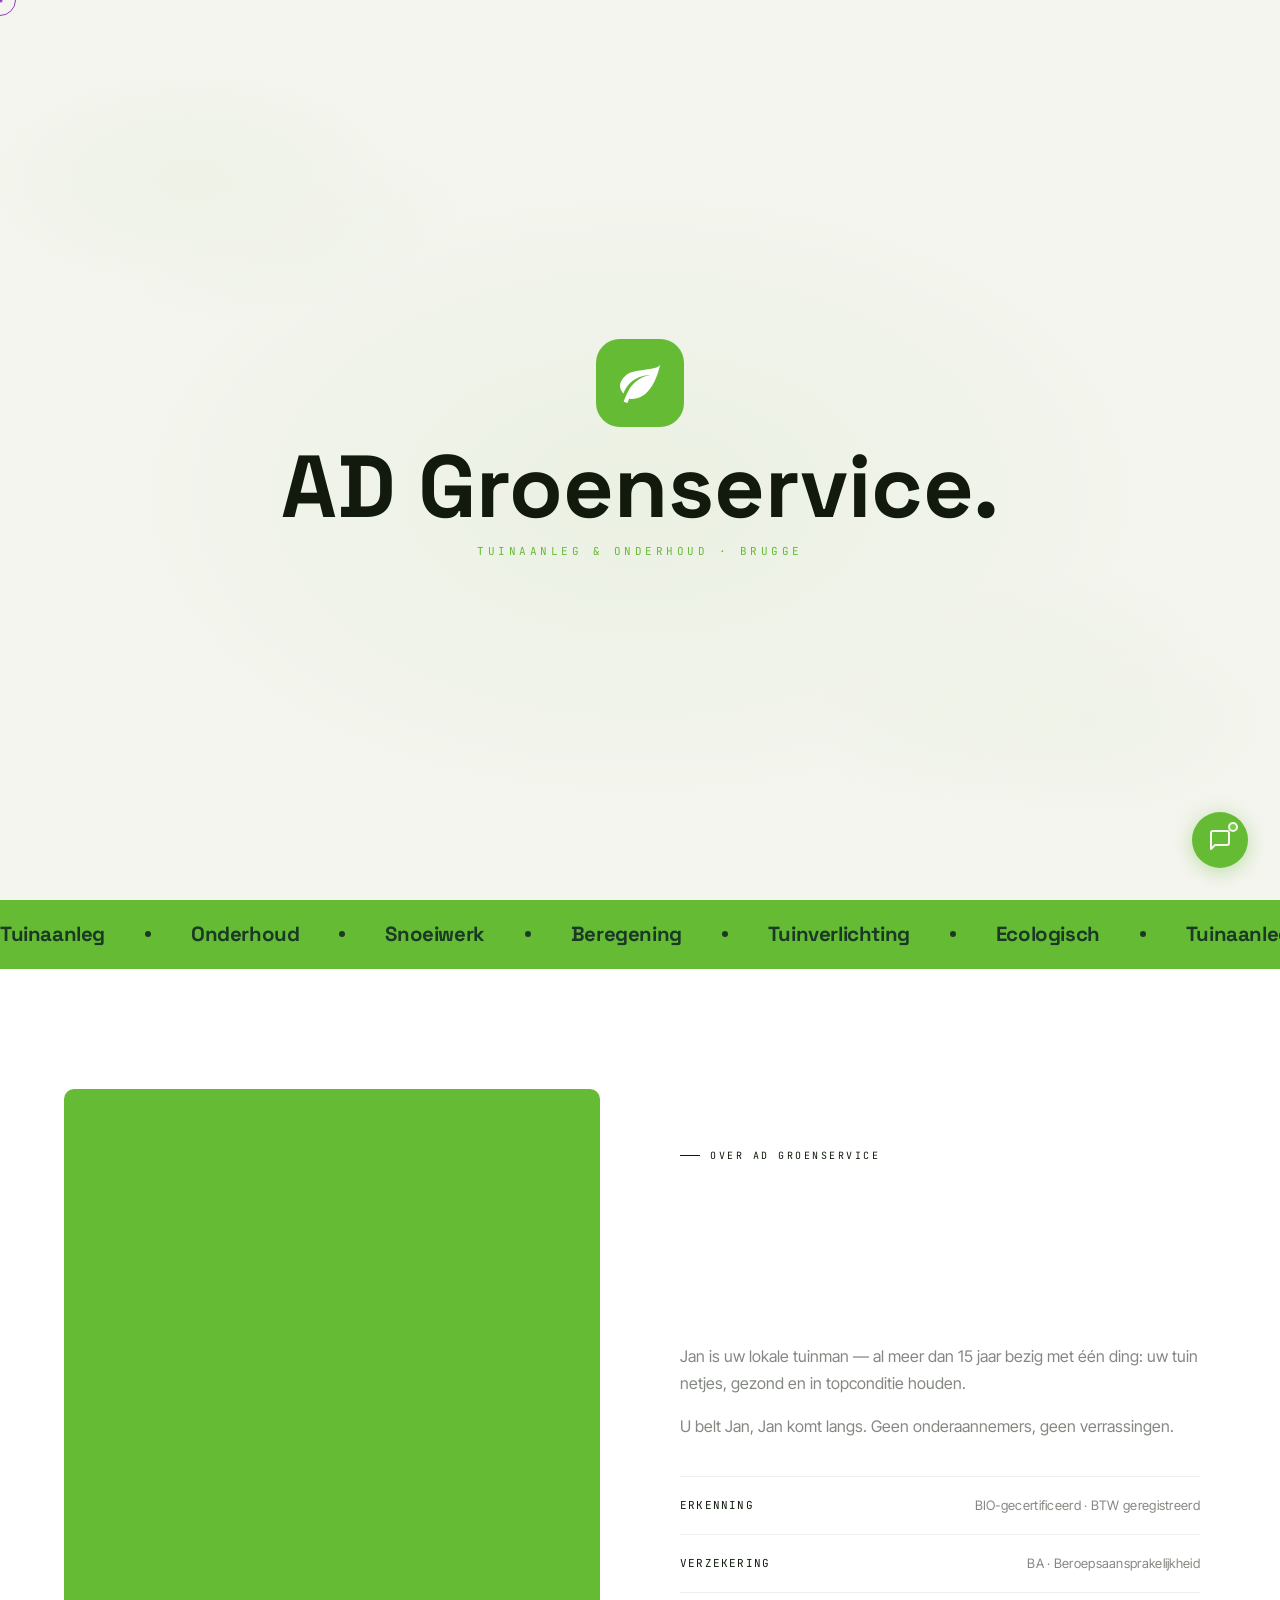
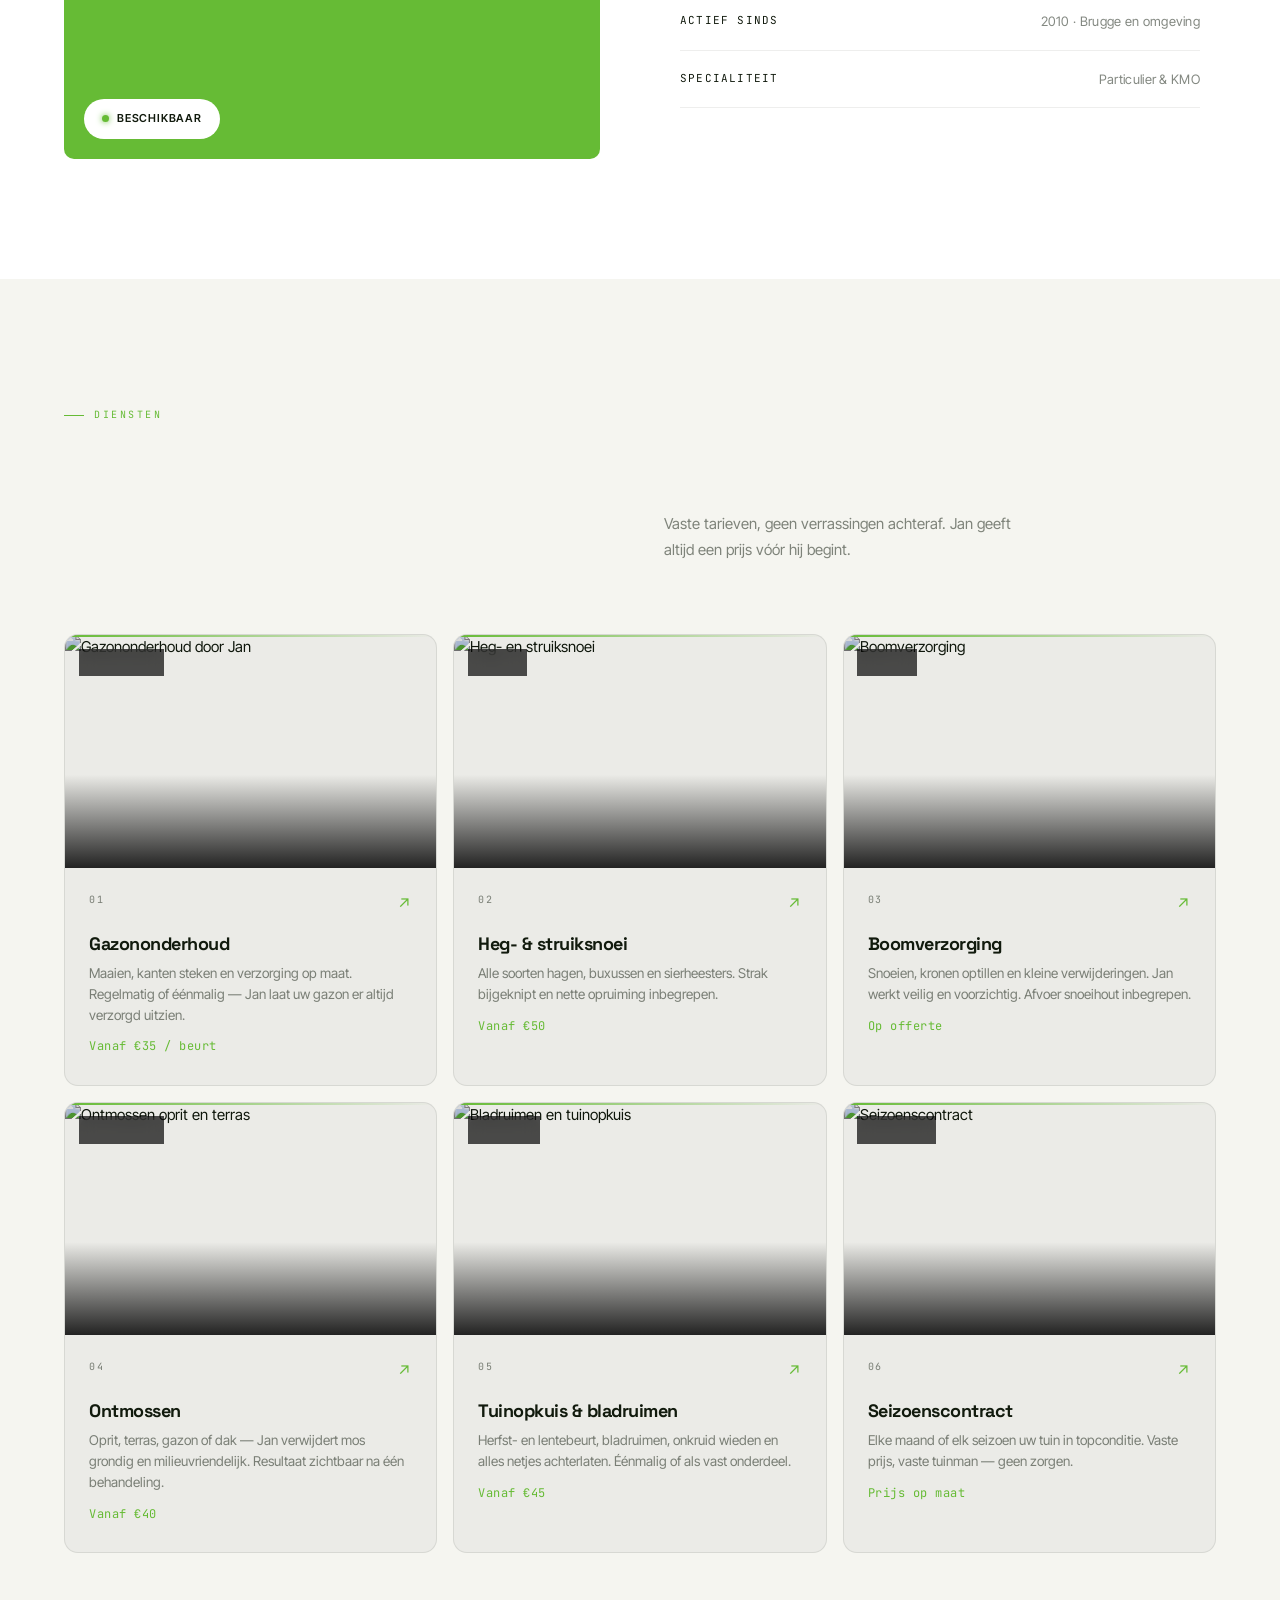
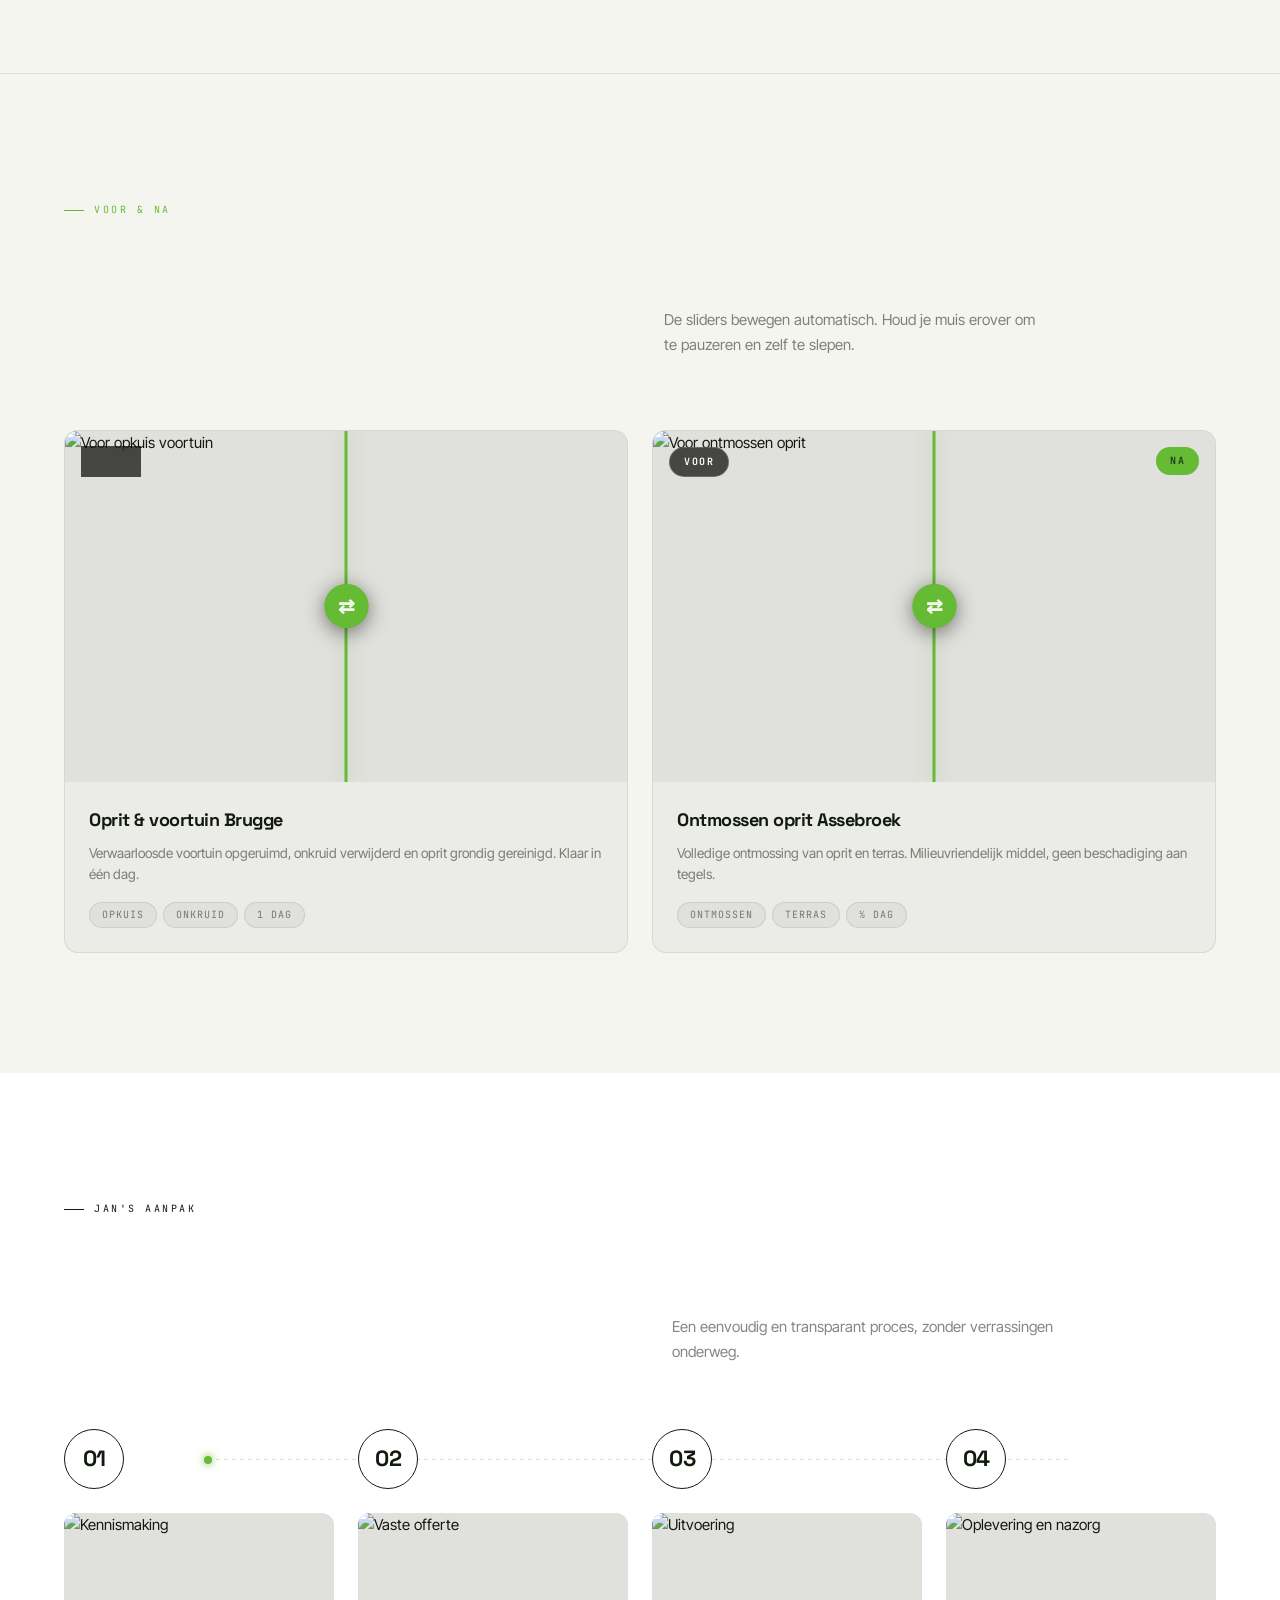
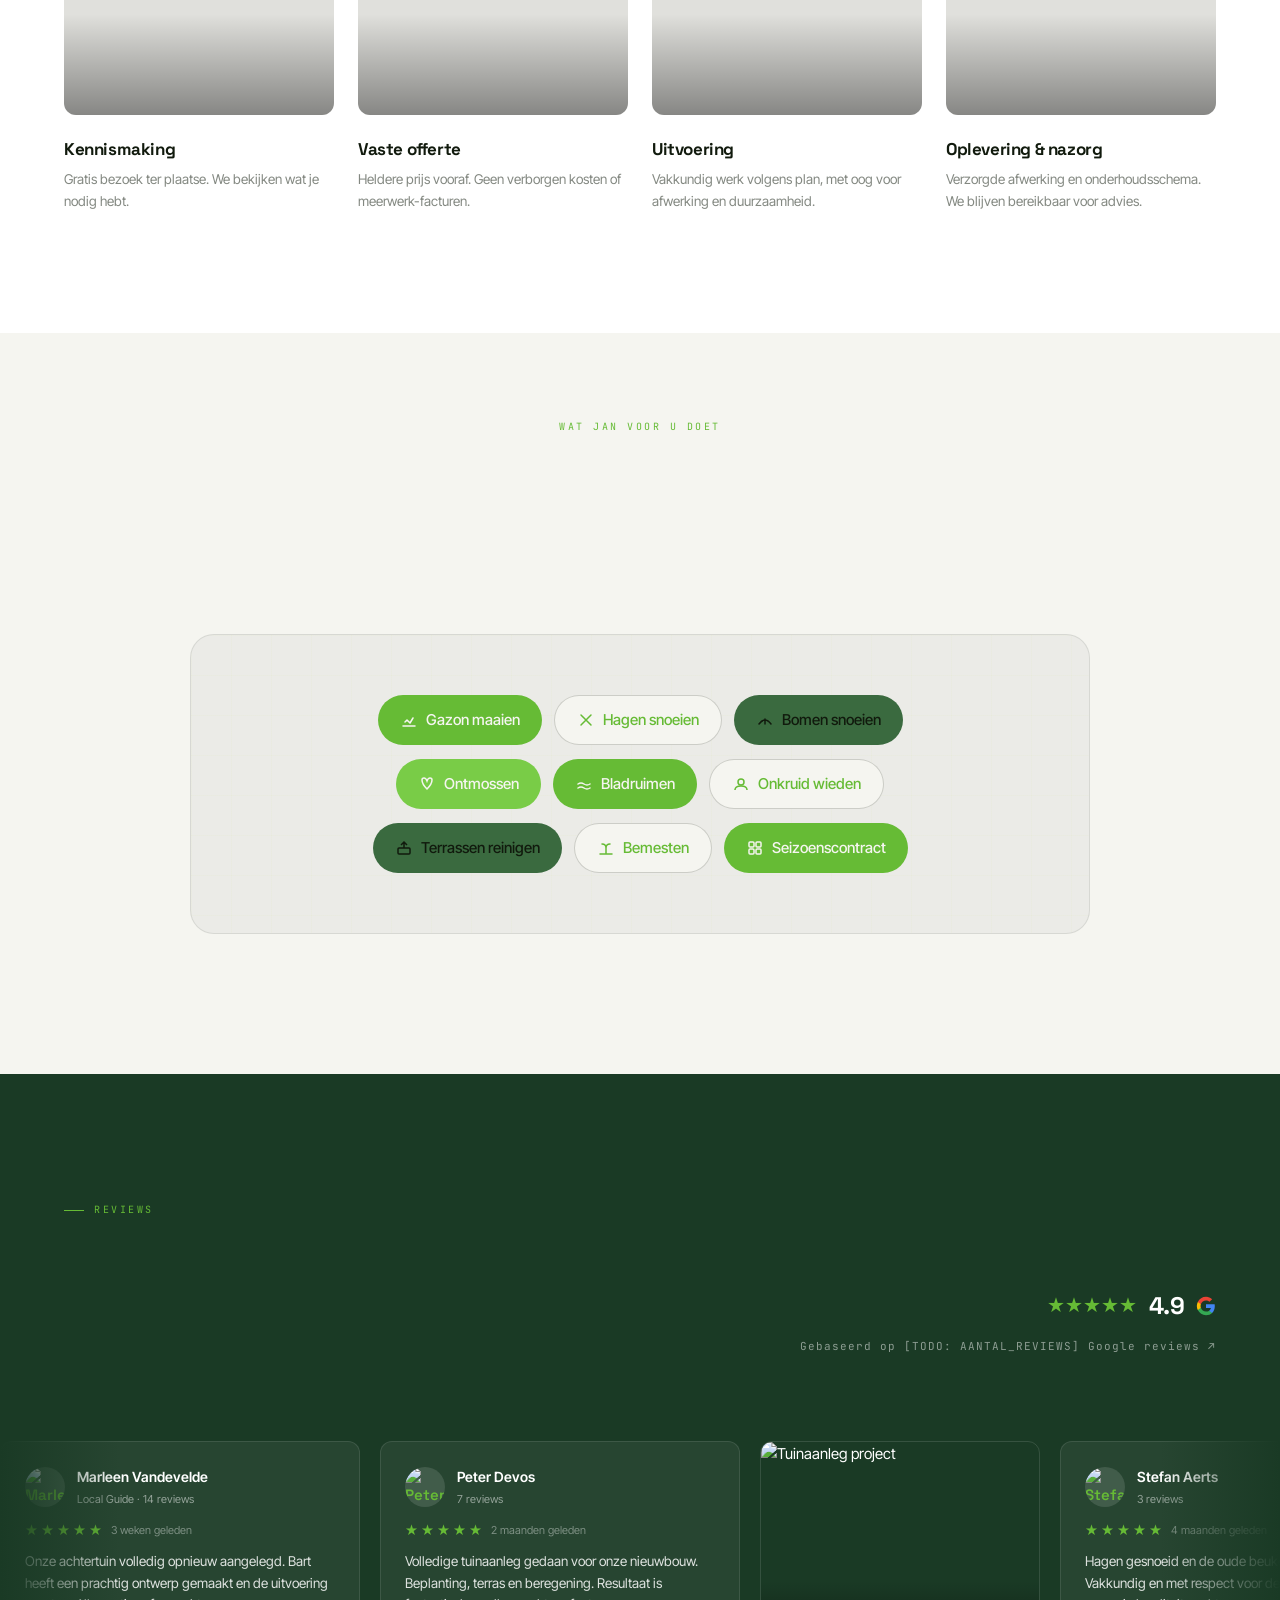
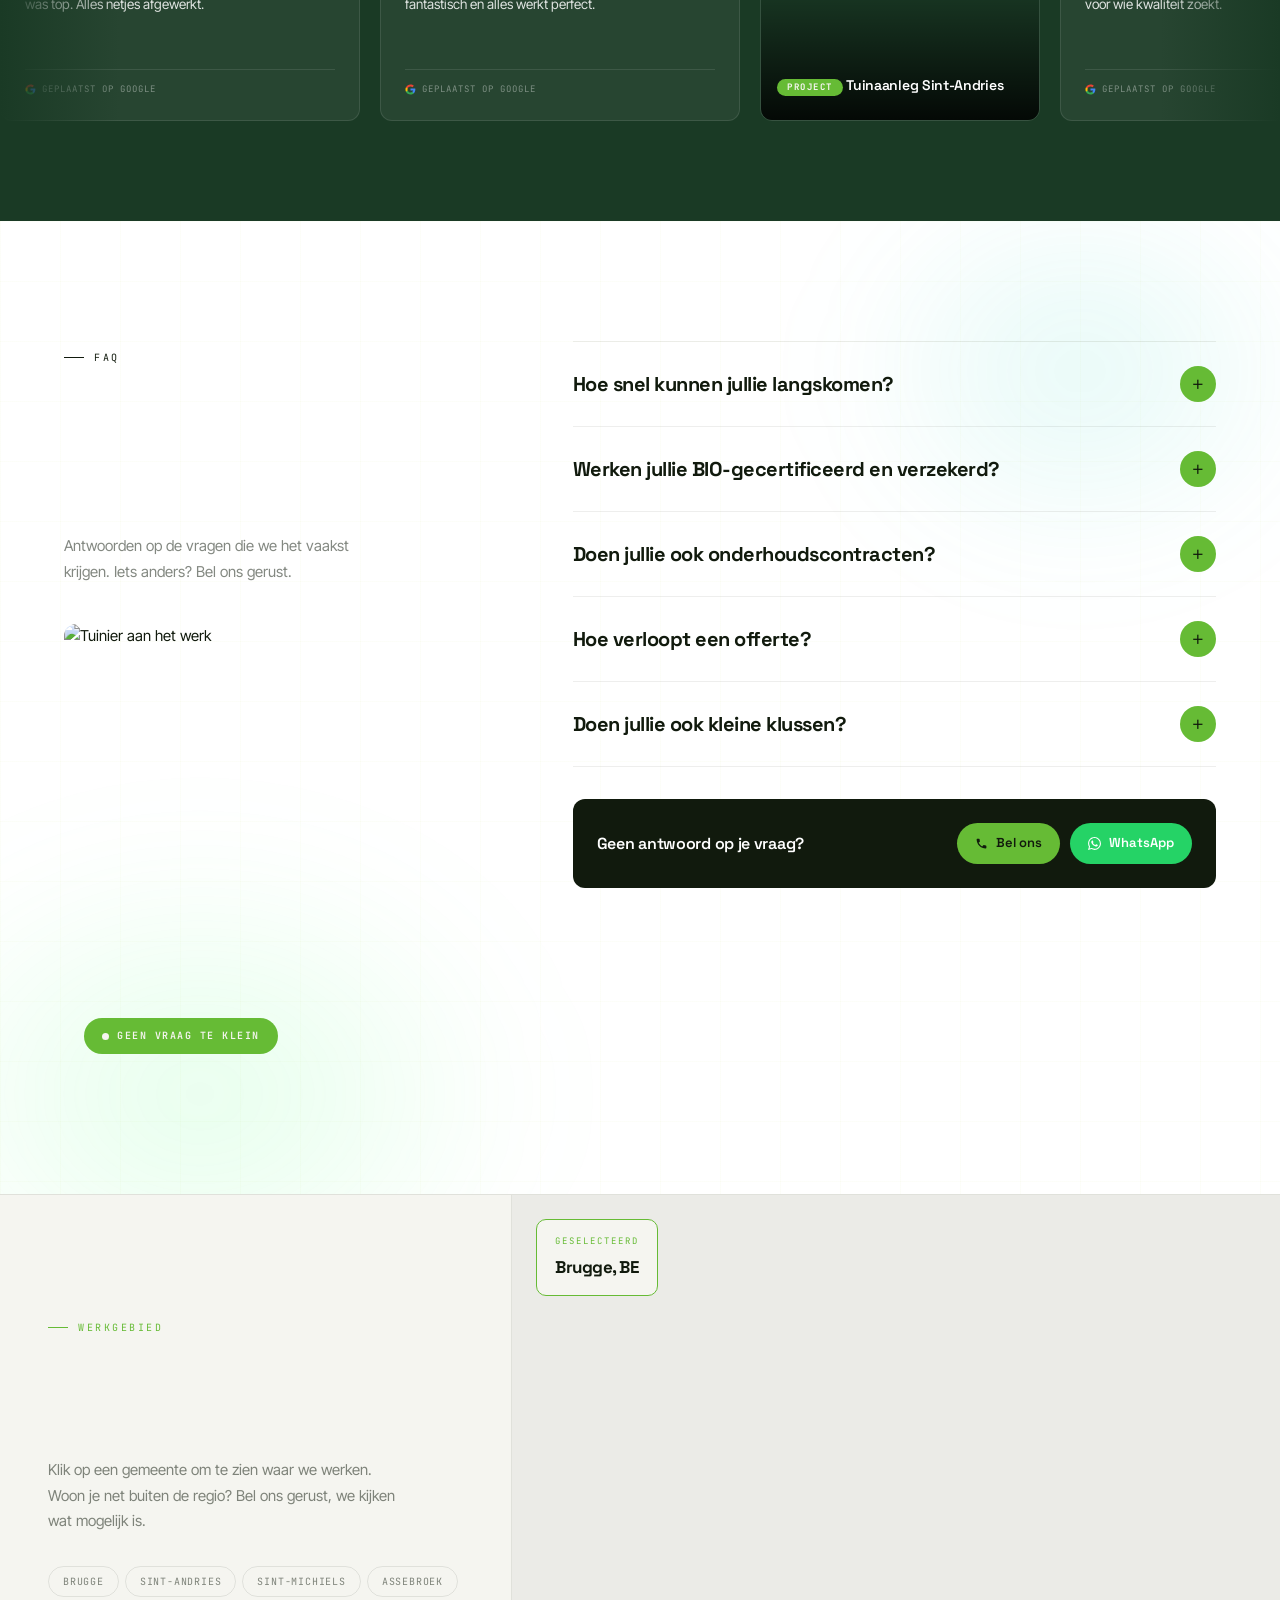
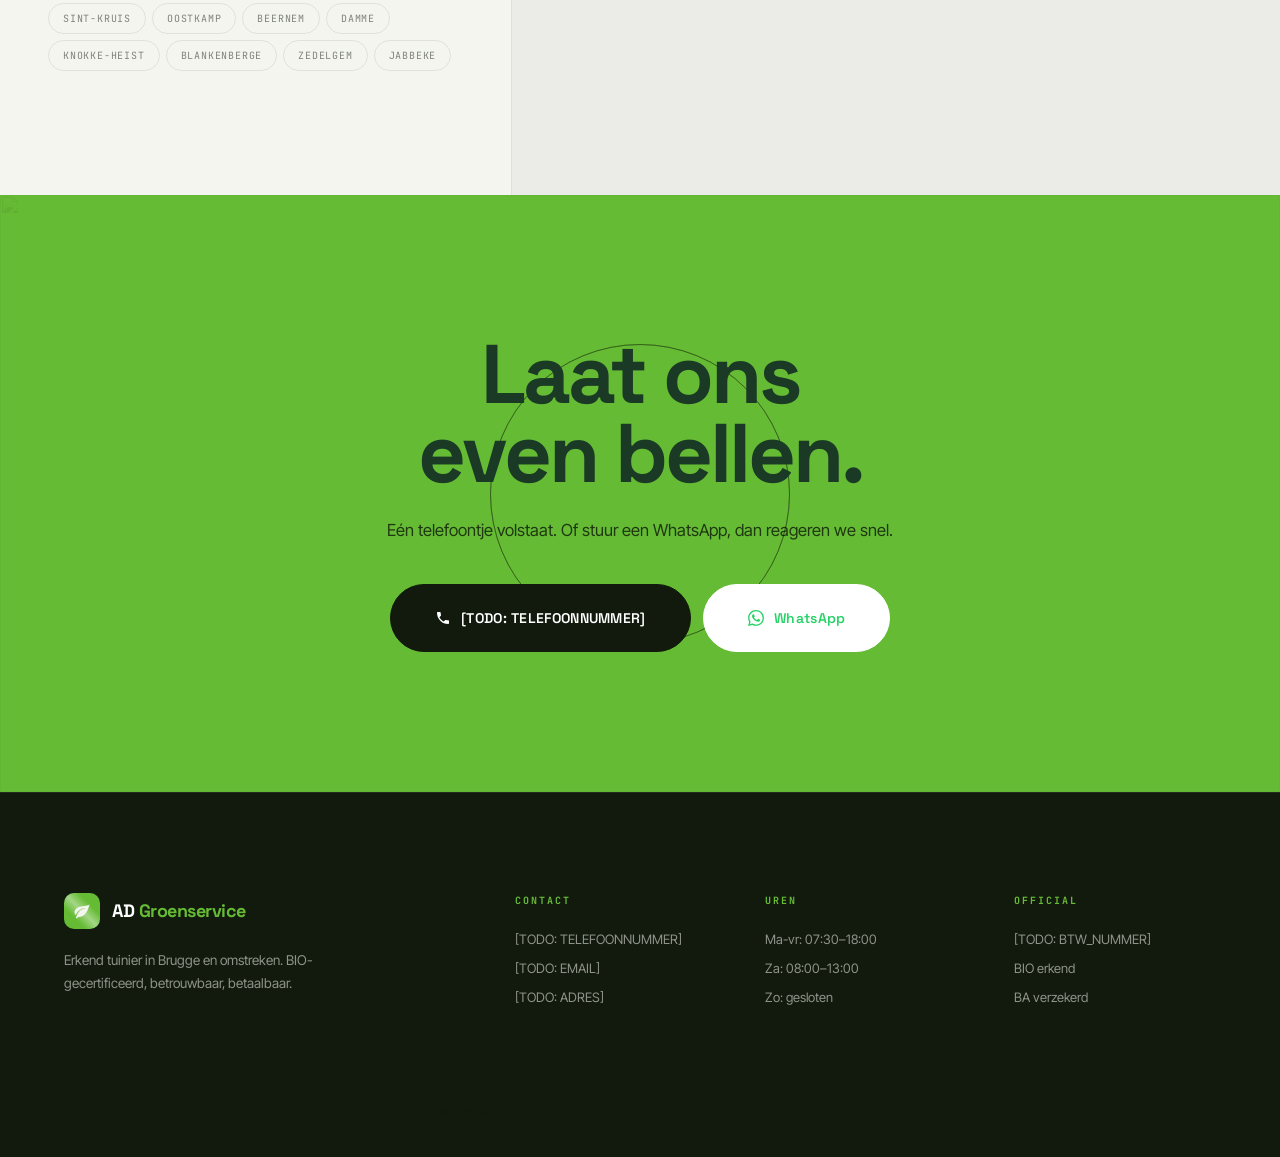
==== commit 12c7e1ad: "feat: new video, Detail shot intro image, glow fix, remove faq pulse - Hero + intro-video-window: us" ====
--- a/verdant-ad.html
+++ b/verdant-ad.html
@@ -239,7 +239,7 @@
   .hero-overlay {
     position: absolute; inset: 0; z-index: 1;
     background:
-      linear-gradient(135deg, rgba(10,40,15,0.6) 0%, rgba(5,25,10,0.3) 55%, transparent 100%),
+      linear-gradient(135deg, rgba(5,20,8,0.38) 0%, rgba(5,20,8,0.16) 55%, transparent 100%),
       linear-gradient(90deg, rgba(5,5,5,0.68) 0%, rgba(5,5,5,0.32) 55%, rgba(5,5,5,0.06) 100%),
       linear-gradient(180deg, rgba(5,5,5,0.22) 0%, transparent 35%, transparent 58%, rgba(5,5,5,0.88) 100%);
   }
@@ -535,6 +535,7 @@
     position: absolute;
     inset: 0;
     background:
+      linear-gradient(135deg, rgba(5,20,8,0.38) 0%, rgba(5,20,8,0.16) 55%, transparent 100%),
       linear-gradient(90deg, rgba(5,5,5,0.68) 0%, rgba(5,5,5,0.32) 55%, rgba(5,5,5,0.06) 100%),
       linear-gradient(180deg, rgba(5,5,5,0.22) 0%, transparent 35%, transparent 58%, rgba(5,5,5,0.88) 100%);
     pointer-events: none;
@@ -1803,9 +1804,7 @@
   position:absolute;top:10px;right:10px;
   width:10px;height:10px;border-radius:50%;
   background:var(--lime-bright);border:2px solid var(--bg);
-  animation:faqPulse 2s ease-in-out infinite;
 }
-@keyframes faqPulse{0%,100%{transform:scale(1);opacity:1;}50%{transform:scale(1.25);opacity:.7;}}
 #faq-panel{
   position:fixed;bottom:92px;right:24px;z-index:9997;
   width:360px;max-height:520px;
@@ -1943,9 +1942,8 @@
   <div id="intro-bg"></div>
   <!-- Video window: expands from center on desktop -->
   <div id="intro-video-window">
-    <video autoplay muted loop playsinline preload="auto">
-      <source src="https://videos.pexels.com/video-files/4488709/4488709-uhd_2560_1440_25fps.mp4" type="video/mp4">
-      <source src="https://videos.pexels.com/video-files/3015487/3015487-hd_1920_1080_24fps.mp4" type="video/mp4">
+    <video autoplay muted loop playsinline preload="auto" style="width:100%;height:100%;object-fit:cover;">
+      <source src="video/video%20template%201.mp4" type="video/mp4">
     </video>
   </div>
   <div id="intro-logo-wrap">
@@ -2014,10 +2012,9 @@
 <main id="main-content">
 <header class="hero">
   <div class="hero-video">
-    <video autoplay muted loop playsinline preload="auto" poster="https://images.unsplash.com/photo-1416879595882-3373a0480b5b?auto=format&fit=crop&w=2000&q=80">
-      <source src="https://videos.pexels.com/video-files/4488709/4488709-uhd_2560_1440_25fps.mp4" type="video/mp4">
-      <source src="https://videos.pexels.com/video-files/3015487/3015487-hd_1920_1080_24fps.mp4" type="video/mp4">
-      <img src="https://images.unsplash.com/photo-1416879595882-3373a0480b5b?auto=format&fit=crop&w=2000&q=80" alt="Tuinier aan het werk">
+    <video autoplay muted loop playsinline preload="auto">
+      <source src="video/video%20template%201.mp4" type="video/mp4">
+      <img src="assets/Detail%20shot.png" alt="AD Groenservice tuinaanleg">
     </video>
   </div>
   <div class="hero-overlay"></div>
@@ -2108,23 +2105,9 @@
   <div class="container">
     <div class="intro-grid">
       <div class="intro-image" style="position: relative;">
-        <img src="https://images.unsplash.com/photo-1416879595882-3373a0480b5b?auto=format&fit=crop&w=900&q=80" alt="AD Groenservice tuinier aan het werk">
+        <img src="assets/Detail%20shot.png" alt="AD Groenservice — vakkundig snoeiwerk en tuinaanleg">
         <div class="mask"></div>
         <div class="badge">Beschikbaar</div>
-        <div class="evergreen-badge" style="top: 50%; left: 50%; transform: translate(-50%, -50%);">
-          <svg viewBox="0 0 100 100" fill="none" stroke="currentColor" stroke-width="4" stroke-linecap="round" stroke-linejoin="round">
-            <path d="M30 50 Q30 35 50 35 Q70 35 70 50"/>
-            <path d="M50 35 L50 22"/>
-            <path d="M40 28 L36 18"/>
-            <path d="M60 28 L64 18"/>
-            <path d="M32 36 L24 30"/>
-            <path d="M68 36 L76 30"/>
-            <path d="M30 50 L70 50"/>
-            <circle cx="42" cy="50" r="2.5" fill="currentColor"/>
-            <circle cx="58" cy="50" r="2.5" fill="currentColor"/>
-            <path d="M40 60 Q50 68 60 60"/>
-          </svg>
-        </div>
       </div>
       <div class="intro-content">
         <span class="section-tag section-tag-light">Over AD Groenservice</span>
